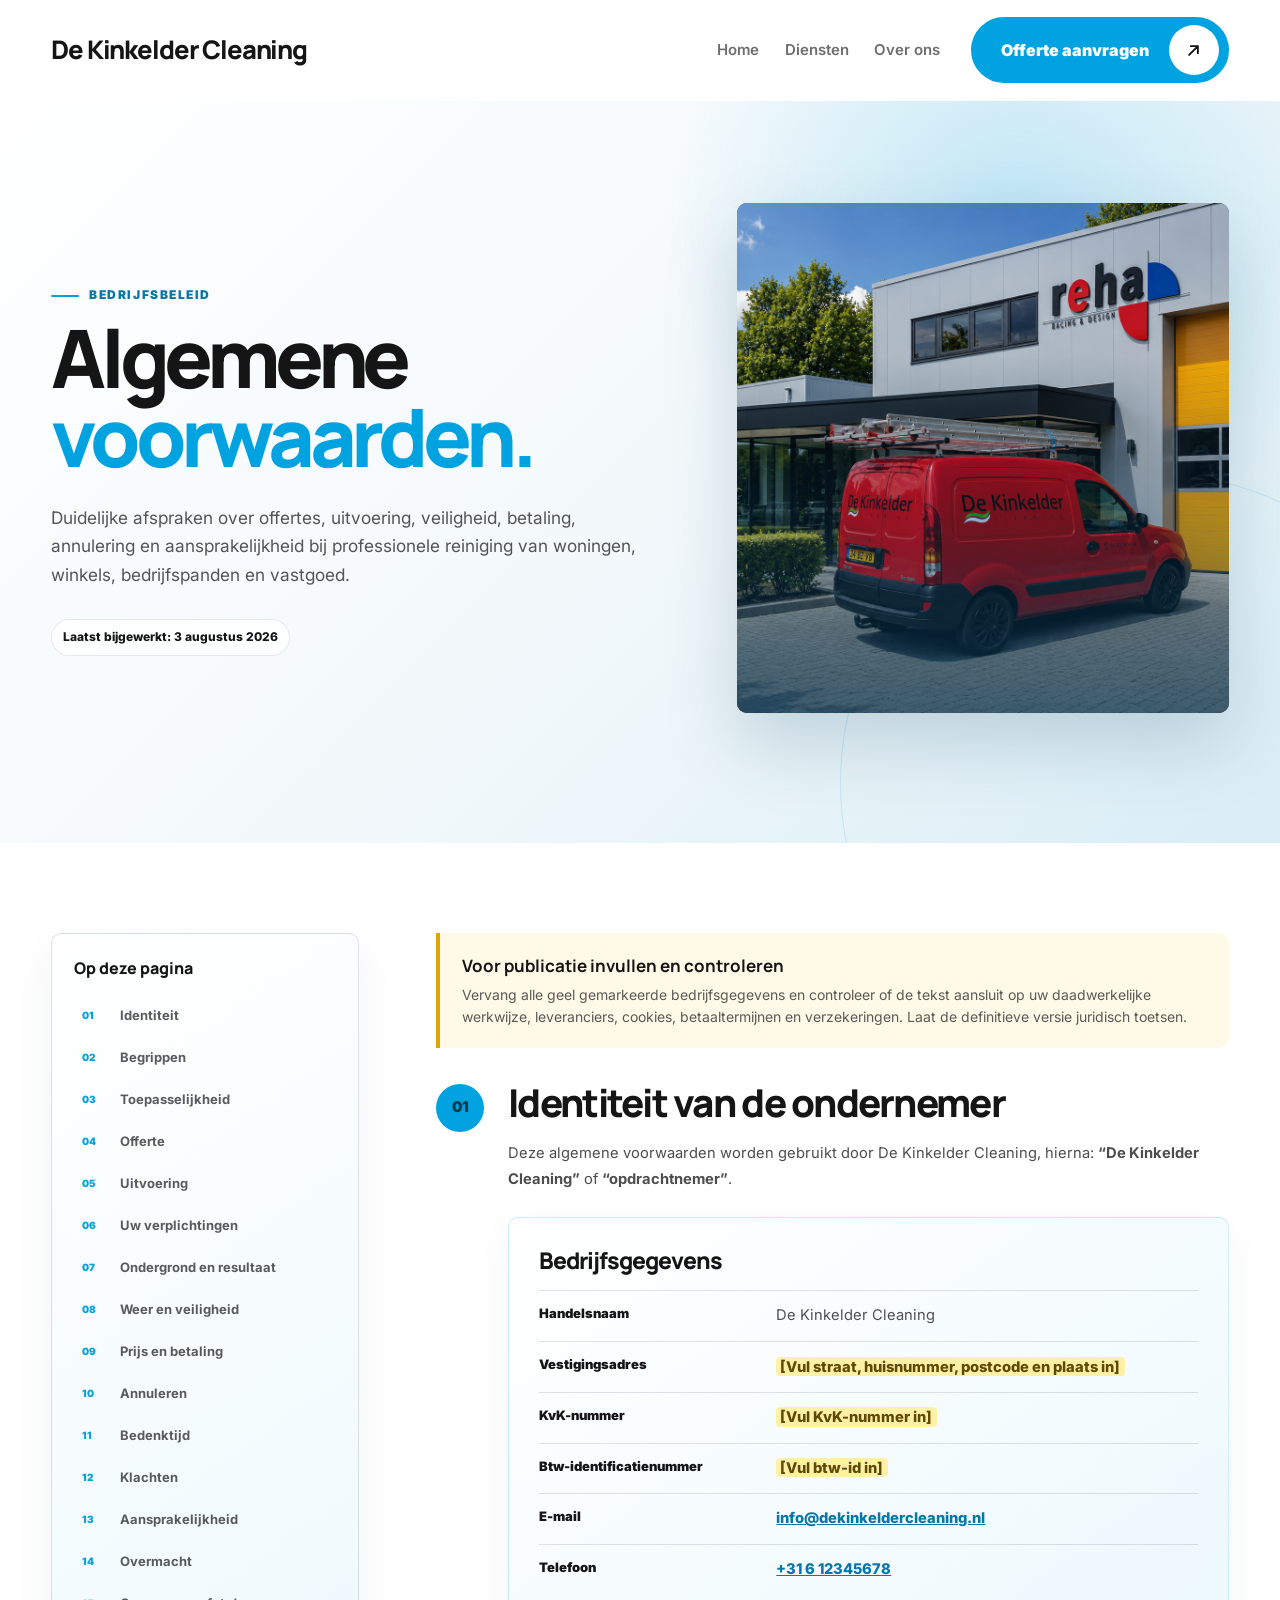
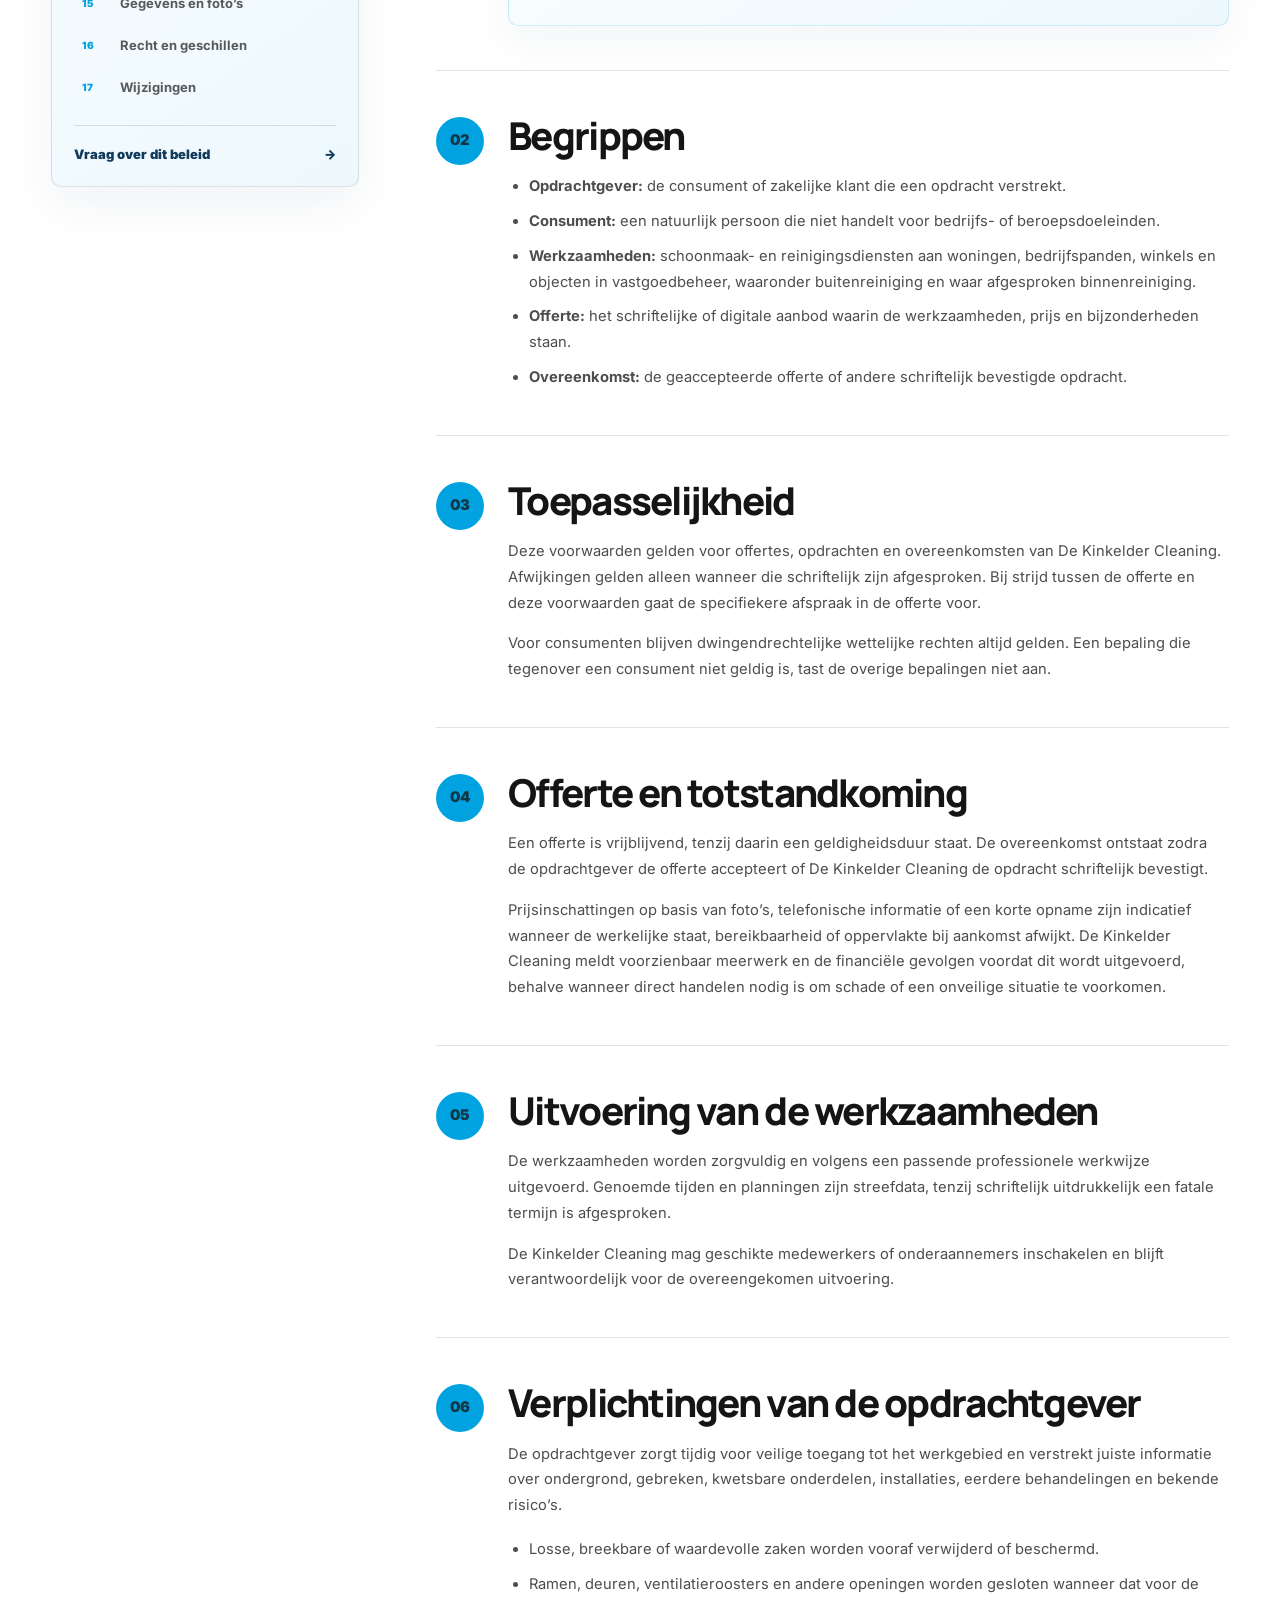
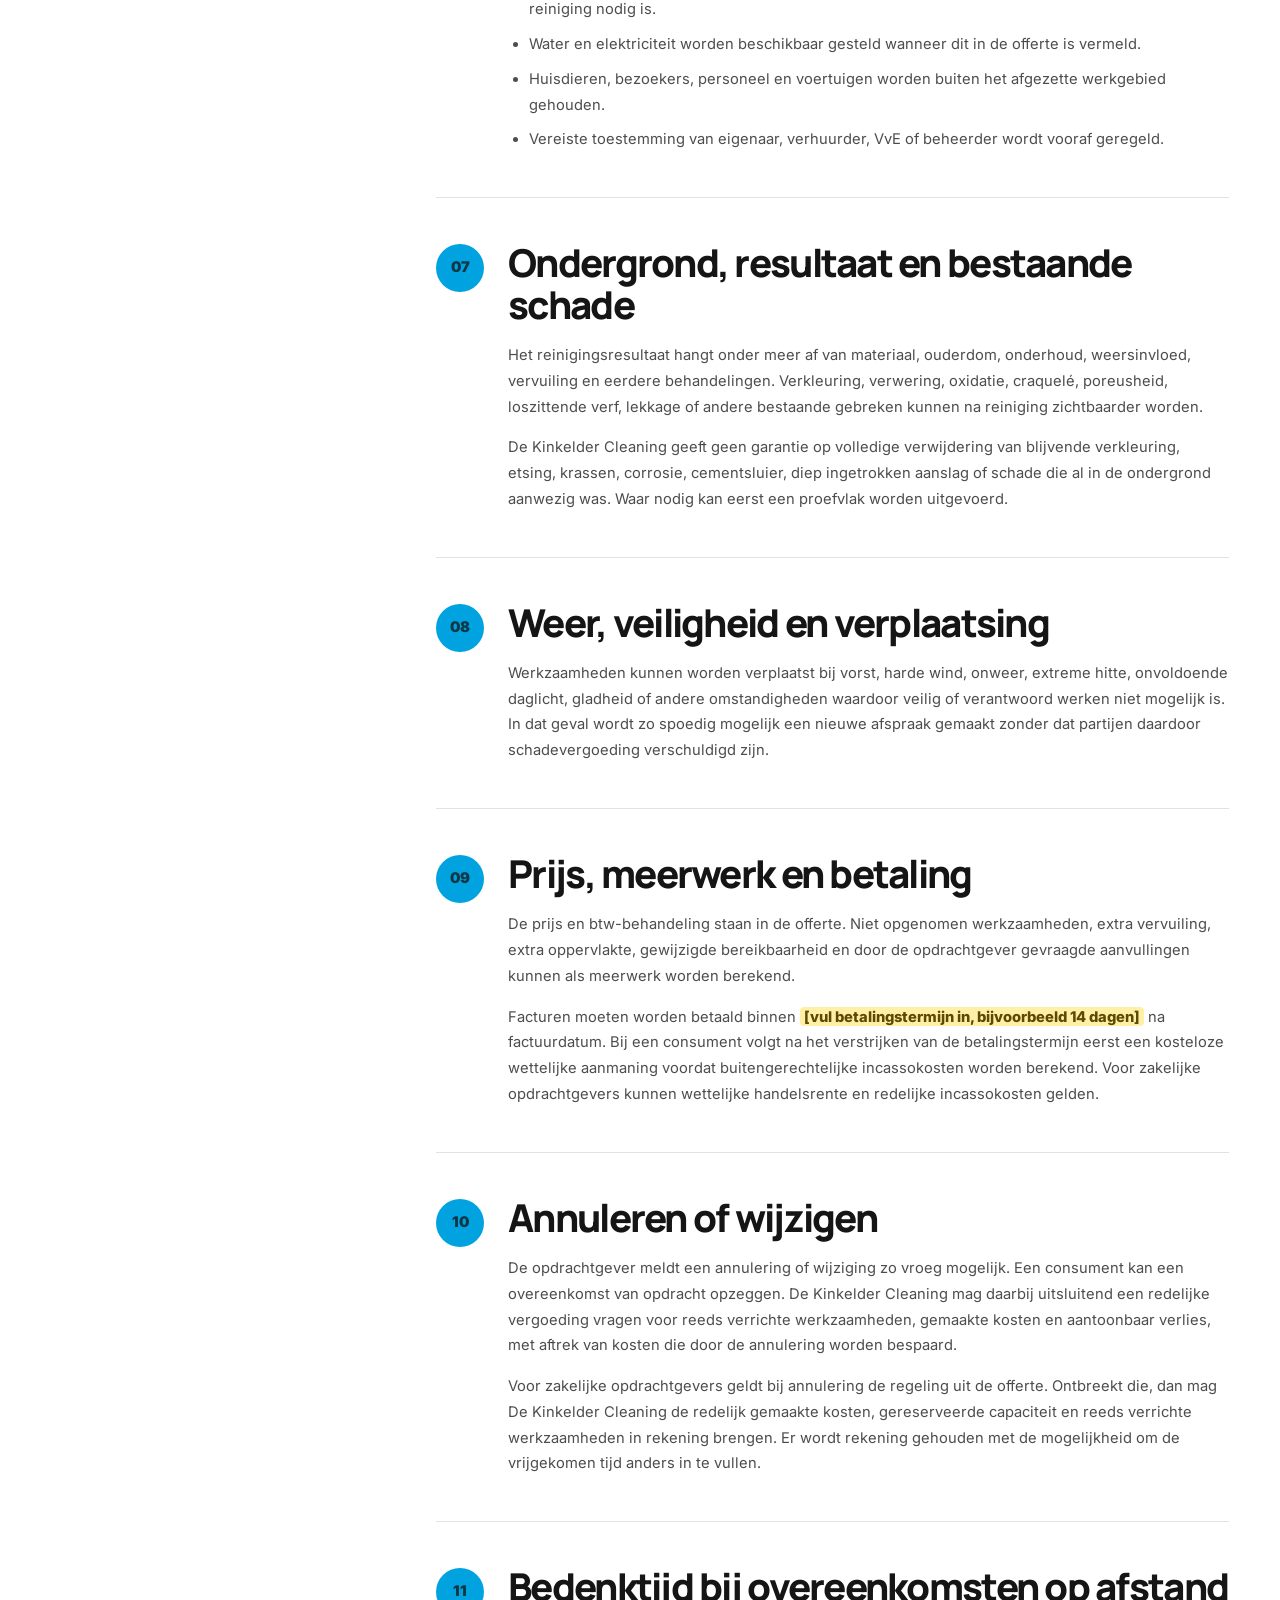
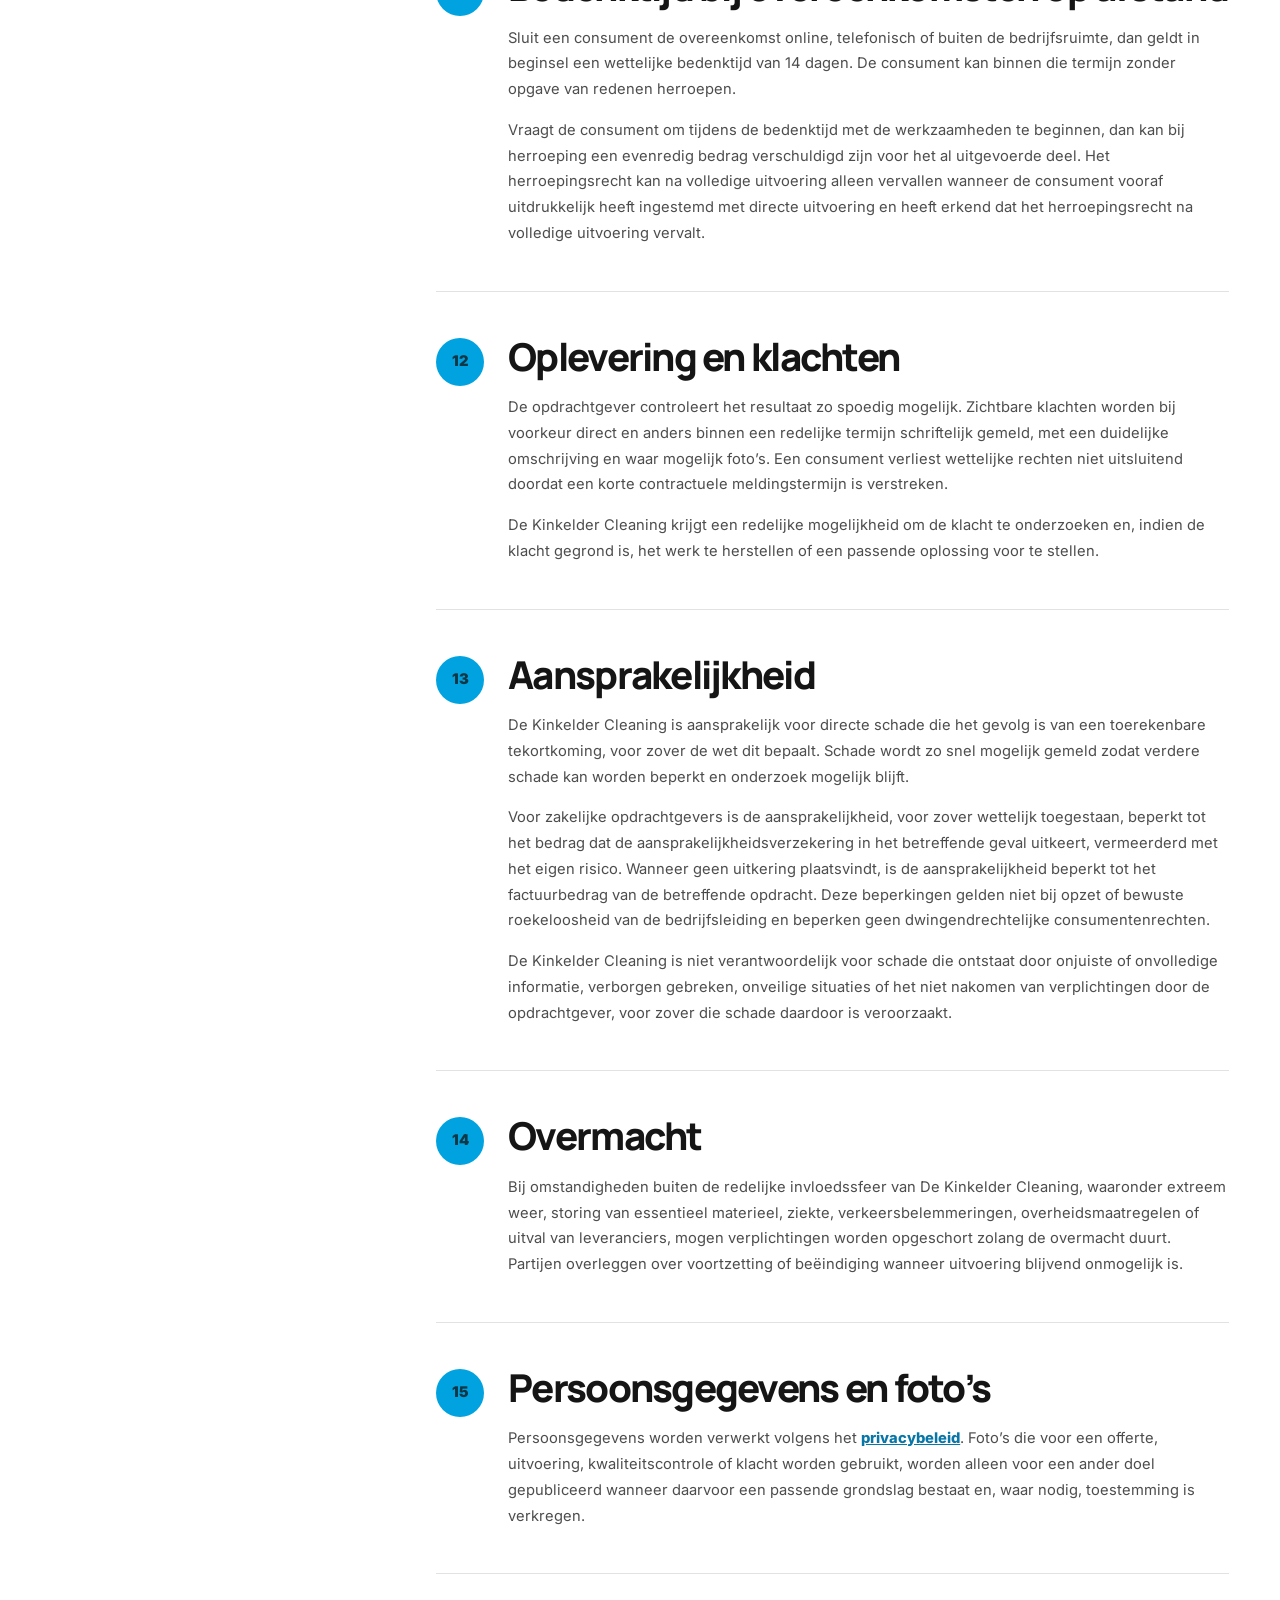
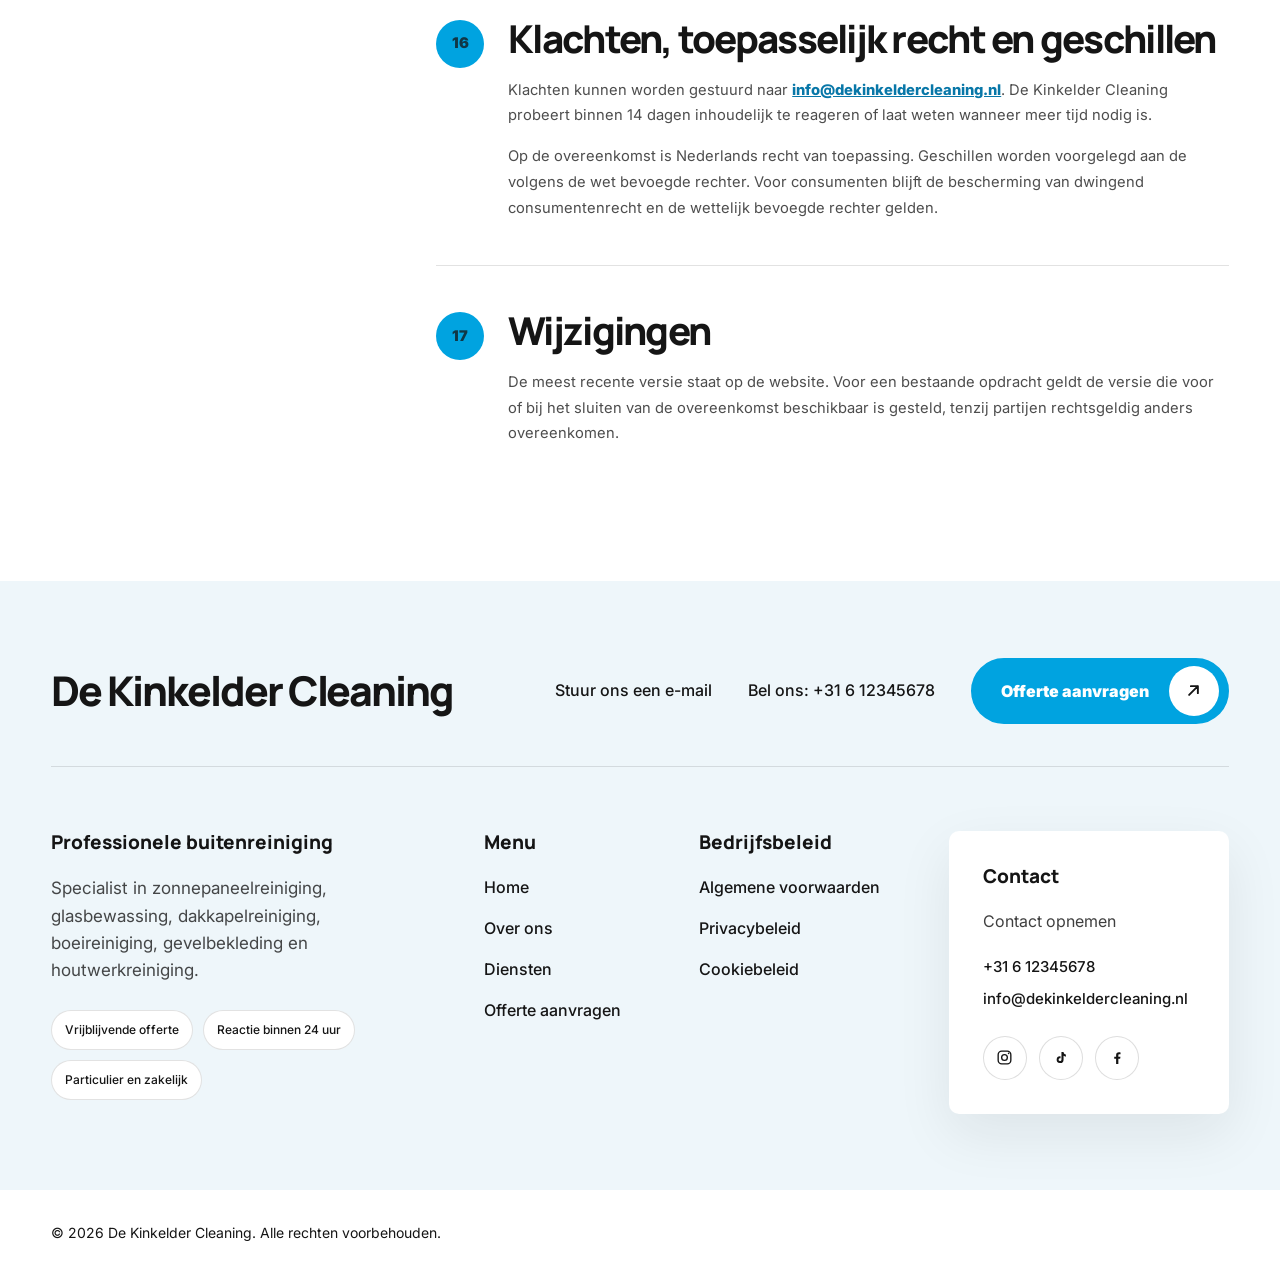
==== algemene-voorwaarden.html @ bb7064a0 "Add files via upload" ====
<!doctype html>
<html lang="nl">
<head>
  <meta charset="utf-8">
  <meta name="viewport" content="width=device-width, initial-scale=1">
  <meta name="description" content="Algemene voorwaarden van De Kinkelder Cleaning voor professionele reiniging van woningen, winkels, bedrijfspanden en vastgoed.">
  <title>Algemene voorwaarden | De Kinkelder Cleaning</title>
  <link rel="preconnect" href="https://fonts.googleapis.com">
  <link rel="preconnect" href="https://fonts.gstatic.com" crossorigin>
  <link href="https://fonts.googleapis.com/css2?family=Inter:wght@400;500;600;700;800;900&family=Manrope:wght@600;700;800;900&display=swap" rel="stylesheet">
  <link rel="stylesheet" href="/styles.css">
  <script src="/index.js" defer></script>
</head>
<body class="policy-page policy-page--terms">
<header class="site-header" data-site-header="">
<div class="site-header__shell">
<a aria-label="De Kinkelder Cleaning home" class="header-brand" href="/">
        De Kinkelder Cleaning
      </a>
<button aria-controls="site-navigation" aria-expanded="false" aria-label="Menu openen" class="menu-toggle" data-menu-toggle="" type="button">
<span class="menu-toggle__line"></span>
<span class="menu-toggle__line"></span>
<span class="menu-toggle__line"></span>
</button>
<nav aria-hidden="false" aria-label="Hoofdnavigatie" class="site-nav" data-site-nav="" id="site-navigation">
<ul class="site-nav__links">
<li><a class="site-nav__link" href="/">Home</a></li>
<li><a class="site-nav__link" href="/diensten/">Diensten</a></li>
<li><a class="site-nav__link" href="/over-ons/">Over ons</a></li>
</ul>
<a class="button button--quote site-nav__cta" href="/offerte-aanvragen/">
<span>Offerte aanvragen</span>
<span aria-hidden="true" class="button__icon">
<svg viewbox="0 0 24 24"><path d="M7 17 17 7M9 7h8v8" fill="none" stroke="currentColor" stroke-linecap="round" stroke-linejoin="round" stroke-width="2.2"></path></svg>
</span>
</a>
</nav>
</div>
</header>
<main id="main-content">

<section class="policy-hero" aria-labelledby="policy-title">
  <div class="section-inner policy-hero__grid">
    <div class="policy-hero__copy">
      <p class="about-eyebrow">Bedrijfsbeleid</p>
      <h1 id="policy-title">Algemene <span>voorwaarden.</span></h1>
      <p class="policy-hero__lead">Duidelijke afspraken over offertes, uitvoering, veiligheid, betaling, annulering en aansprakelijkheid bij professionele reiniging van woningen, winkels, bedrijfspanden en vastgoed.</p>
      <div class="policy-hero__meta" aria-label="Documentinformatie">
        <span>Laatst bijgewerkt: 3 augustus 2026</span>
      </div>
    </div>
    <div class="policy-hero__visual">
      <div class="policy-hero__image-wrap">
        <img src="/Moderne industriële gevel met rood voertuig.png" alt="Bedrijfspand en bedrijfswagen van De Kinkelder Cleaning" width="1100" height="800" loading="eager" fetchpriority="high" decoding="async">
      </div>
    </div>
  </div>
</section>
<section class="policy-main">
  <div class="section-inner policy-layout">
    <aside class="policy-sidebar" aria-label="Inhoudsopgave">
      <div class="policy-sidebar__inner">
        <p class="policy-sidebar__title">Op deze pagina</p>
        <ol><li><a href="#identiteit"><span>01</span>Identiteit</a></li><li><a href="#begrippen"><span>02</span>Begrippen</a></li><li><a href="#toepasselijkheid"><span>03</span>Toepasselijkheid</a></li><li><a href="#offerte"><span>04</span>Offerte</a></li><li><a href="#uitvoering"><span>05</span>Uitvoering</a></li><li><a href="#opdrachtgever"><span>06</span>Uw verplichtingen</a></li><li><a href="#ondergrond"><span>07</span>Ondergrond en resultaat</a></li><li><a href="#weer"><span>08</span>Weer en veiligheid</a></li><li><a href="#prijs"><span>09</span>Prijs en betaling</a></li><li><a href="#annulering"><span>10</span>Annuleren</a></li><li><a href="#herroeping"><span>11</span>Bedenktijd</a></li><li><a href="#oplevering"><span>12</span>Klachten</a></li><li><a href="#aansprakelijkheid"><span>13</span>Aansprakelijkheid</a></li><li><a href="#overmacht"><span>14</span>Overmacht</a></li><li><a href="#gegevens"><span>15</span>Gegevens en foto’s</a></li><li><a href="#recht"><span>16</span>Recht en geschillen</a></li><li><a href="#wijzigingen"><span>17</span>Wijzigingen</a></li></ol>
        <a class="policy-sidebar__contact" href="mailto:info@dekinkeldercleaning.nl">Vraag over dit beleid <span aria-hidden="true">→</span></a>
      </div>
    </aside>
    <article class="policy-content">
      
<div class="policy-notice policy-notice--warning" role="note">
  <strong>Voor publicatie invullen en controleren</strong>
  <p>Vervang alle geel gemarkeerde bedrijfsgegevens en controleer of de tekst aansluit op uw daadwerkelijke werkwijze, leveranciers, cookies, betaaltermijnen en verzekeringen. Laat de definitieve versie juridisch toetsen.</p>
</div>
      
<section id="identiteit" class="policy-section">
  <p class="policy-section__number">01</p><h2>Identiteit van de ondernemer</h2>
  <p>Deze algemene voorwaarden worden gebruikt door De Kinkelder Cleaning, hierna: <strong>“De Kinkelder Cleaning”</strong> of <strong>“opdrachtnemer”</strong>.</p>
  
<div class="policy-company-card">
  <h2>Bedrijfsgegevens</h2>
  <dl>
    <div><dt>Handelsnaam</dt><dd>De Kinkelder Cleaning</dd></div>
    <div><dt>Vestigingsadres</dt><dd><span class="policy-placeholder">[Vul straat, huisnummer, postcode en plaats in]</span></dd></div>
    <div><dt>KvK-nummer</dt><dd><span class="policy-placeholder">[Vul KvK-nummer in]</span></dd></div>
    <div><dt>Btw-identificatienummer</dt><dd><span class="policy-placeholder">[Vul btw-id in]</span></dd></div>
    <div><dt>E-mail</dt><dd><a href="mailto:info@dekinkeldercleaning.nl">info@dekinkeldercleaning.nl</a></dd></div>
    <div><dt>Telefoon</dt><dd><a href="tel:+31612345678">+31 6 12345678</a></dd></div>
  </dl>
</div>
</section>
<section id="begrippen" class="policy-section">
  <p class="policy-section__number">02</p><h2>Begrippen</h2>
  <ul>
    <li><strong>Opdrachtgever:</strong> de consument of zakelijke klant die een opdracht verstrekt.</li>
    <li><strong>Consument:</strong> een natuurlijk persoon die niet handelt voor bedrijfs- of beroepsdoeleinden.</li>
    <li><strong>Werkzaamheden:</strong> schoonmaak- en reinigingsdiensten aan woningen, bedrijfspanden, winkels en objecten in vastgoedbeheer, waaronder buitenreiniging en waar afgesproken binnenreiniging.</li>
    <li><strong>Offerte:</strong> het schriftelijke of digitale aanbod waarin de werkzaamheden, prijs en bijzonderheden staan.</li>
    <li><strong>Overeenkomst:</strong> de geaccepteerde offerte of andere schriftelijk bevestigde opdracht.</li>
  </ul>
</section>
<section id="toepasselijkheid" class="policy-section">
  <p class="policy-section__number">03</p><h2>Toepasselijkheid</h2>
  <p>Deze voorwaarden gelden voor offertes, opdrachten en overeenkomsten van De Kinkelder Cleaning. Afwijkingen gelden alleen wanneer die schriftelijk zijn afgesproken. Bij strijd tussen de offerte en deze voorwaarden gaat de specifiekere afspraak in de offerte voor.</p>
  <p>Voor consumenten blijven dwingendrechtelijke wettelijke rechten altijd gelden. Een bepaling die tegenover een consument niet geldig is, tast de overige bepalingen niet aan.</p>
</section>
<section id="offerte" class="policy-section">
  <p class="policy-section__number">04</p><h2>Offerte en totstandkoming</h2>
  <p>Een offerte is vrijblijvend, tenzij daarin een geldigheidsduur staat. De overeenkomst ontstaat zodra de opdrachtgever de offerte accepteert of De Kinkelder Cleaning de opdracht schriftelijk bevestigt.</p>
  <p>Prijsinschattingen op basis van foto’s, telefonische informatie of een korte opname zijn indicatief wanneer de werkelijke staat, bereikbaarheid of oppervlakte bij aankomst afwijkt. De Kinkelder Cleaning meldt voorzienbaar meerwerk en de financiële gevolgen voordat dit wordt uitgevoerd, behalve wanneer direct handelen nodig is om schade of een onveilige situatie te voorkomen.</p>
</section>
<section id="uitvoering" class="policy-section">
  <p class="policy-section__number">05</p><h2>Uitvoering van de werkzaamheden</h2>
  <p>De werkzaamheden worden zorgvuldig en volgens een passende professionele werkwijze uitgevoerd. Genoemde tijden en planningen zijn streefdata, tenzij schriftelijk uitdrukkelijk een fatale termijn is afgesproken.</p>
  <p>De Kinkelder Cleaning mag geschikte medewerkers of onderaannemers inschakelen en blijft verantwoordelijk voor de overeengekomen uitvoering.</p>
</section>
<section id="opdrachtgever" class="policy-section">
  <p class="policy-section__number">06</p><h2>Verplichtingen van de opdrachtgever</h2>
  <p>De opdrachtgever zorgt tijdig voor veilige toegang tot het werkgebied en verstrekt juiste informatie over ondergrond, gebreken, kwetsbare onderdelen, installaties, eerdere behandelingen en bekende risico’s.</p>
  <ul>
    <li>Losse, breekbare of waardevolle zaken worden vooraf verwijderd of beschermd.</li>
    <li>Ramen, deuren, ventilatieroosters en andere openingen worden gesloten wanneer dat voor de reiniging nodig is.</li>
    <li>Water en elektriciteit worden beschikbaar gesteld wanneer dit in de offerte is vermeld.</li>
    <li>Huisdieren, bezoekers, personeel en voertuigen worden buiten het afgezette werkgebied gehouden.</li>
    <li>Vereiste toestemming van eigenaar, verhuurder, VvE of beheerder wordt vooraf geregeld.</li>
  </ul>
</section>
<section id="ondergrond" class="policy-section">
  <p class="policy-section__number">07</p><h2>Ondergrond, resultaat en bestaande schade</h2>
  <p>Het reinigingsresultaat hangt onder meer af van materiaal, ouderdom, onderhoud, weersinvloed, vervuiling en eerdere behandelingen. Verkleuring, verwering, oxidatie, craquelé, poreusheid, loszittende verf, lekkage of andere bestaande gebreken kunnen na reiniging zichtbaarder worden.</p>
  <p>De Kinkelder Cleaning geeft geen garantie op volledige verwijdering van blijvende verkleuring, etsing, krassen, corrosie, cementsluier, diep ingetrokken aanslag of schade die al in de ondergrond aanwezig was. Waar nodig kan eerst een proefvlak worden uitgevoerd.</p>
</section>
<section id="weer" class="policy-section">
  <p class="policy-section__number">08</p><h2>Weer, veiligheid en verplaatsing</h2>
  <p>Werkzaamheden kunnen worden verplaatst bij vorst, harde wind, onweer, extreme hitte, onvoldoende daglicht, gladheid of andere omstandigheden waardoor veilig of verantwoord werken niet mogelijk is. In dat geval wordt zo spoedig mogelijk een nieuwe afspraak gemaakt zonder dat partijen daardoor schadevergoeding verschuldigd zijn.</p>
</section>
<section id="prijs" class="policy-section">
  <p class="policy-section__number">09</p><h2>Prijs, meerwerk en betaling</h2>
  <p>De prijs en btw-behandeling staan in de offerte. Niet opgenomen werkzaamheden, extra vervuiling, extra oppervlakte, gewijzigde bereikbaarheid en door de opdrachtgever gevraagde aanvullingen kunnen als meerwerk worden berekend.</p>
  <p>Facturen moeten worden betaald binnen <span class="policy-placeholder">[vul betalingstermijn in, bijvoorbeeld 14 dagen]</span> na factuurdatum. Bij een consument volgt na het verstrijken van de betalingstermijn eerst een kosteloze wettelijke aanmaning voordat buitengerechtelijke incassokosten worden berekend. Voor zakelijke opdrachtgevers kunnen wettelijke handelsrente en redelijke incassokosten gelden.</p>
</section>
<section id="annulering" class="policy-section">
  <p class="policy-section__number">10</p><h2>Annuleren of wijzigen</h2>
  <p>De opdrachtgever meldt een annulering of wijziging zo vroeg mogelijk. Een consument kan een overeenkomst van opdracht opzeggen. De Kinkelder Cleaning mag daarbij uitsluitend een redelijke vergoeding vragen voor reeds verrichte werkzaamheden, gemaakte kosten en aantoonbaar verlies, met aftrek van kosten die door de annulering worden bespaard.</p>
  <p>Voor zakelijke opdrachtgevers geldt bij annulering de regeling uit de offerte. Ontbreekt die, dan mag De Kinkelder Cleaning de redelijk gemaakte kosten, gereserveerde capaciteit en reeds verrichte werkzaamheden in rekening brengen. Er wordt rekening gehouden met de mogelijkheid om de vrijgekomen tijd anders in te vullen.</p>
</section>
<section id="herroeping" class="policy-section">
  <p class="policy-section__number">11</p><h2>Bedenktijd bij overeenkomsten op afstand</h2>
  <p>Sluit een consument de overeenkomst online, telefonisch of buiten de bedrijfsruimte, dan geldt in beginsel een wettelijke bedenktijd van 14 dagen. De consument kan binnen die termijn zonder opgave van redenen herroepen.</p>
  <p>Vraagt de consument om tijdens de bedenktijd met de werkzaamheden te beginnen, dan kan bij herroeping een evenredig bedrag verschuldigd zijn voor het al uitgevoerde deel. Het herroepingsrecht kan na volledige uitvoering alleen vervallen wanneer de consument vooraf uitdrukkelijk heeft ingestemd met directe uitvoering en heeft erkend dat het herroepingsrecht na volledige uitvoering vervalt.</p>
</section>
<section id="oplevering" class="policy-section">
  <p class="policy-section__number">12</p><h2>Oplevering en klachten</h2>
  <p>De opdrachtgever controleert het resultaat zo spoedig mogelijk. Zichtbare klachten worden bij voorkeur direct en anders binnen een redelijke termijn schriftelijk gemeld, met een duidelijke omschrijving en waar mogelijk foto’s. Een consument verliest wettelijke rechten niet uitsluitend doordat een korte contractuele meldingstermijn is verstreken.</p>
  <p>De Kinkelder Cleaning krijgt een redelijke mogelijkheid om de klacht te onderzoeken en, indien de klacht gegrond is, het werk te herstellen of een passende oplossing voor te stellen.</p>
</section>
<section id="aansprakelijkheid" class="policy-section">
  <p class="policy-section__number">13</p><h2>Aansprakelijkheid</h2>
  <p>De Kinkelder Cleaning is aansprakelijk voor directe schade die het gevolg is van een toerekenbare tekortkoming, voor zover de wet dit bepaalt. Schade wordt zo snel mogelijk gemeld zodat verdere schade kan worden beperkt en onderzoek mogelijk blijft.</p>
  <p>Voor zakelijke opdrachtgevers is de aansprakelijkheid, voor zover wettelijk toegestaan, beperkt tot het bedrag dat de aansprakelijkheidsverzekering in het betreffende geval uitkeert, vermeerderd met het eigen risico. Wanneer geen uitkering plaatsvindt, is de aansprakelijkheid beperkt tot het factuurbedrag van de betreffende opdracht. Deze beperkingen gelden niet bij opzet of bewuste roekeloosheid van de bedrijfsleiding en beperken geen dwingendrechtelijke consumentenrechten.</p>
  <p>De Kinkelder Cleaning is niet verantwoordelijk voor schade die ontstaat door onjuiste of onvolledige informatie, verborgen gebreken, onveilige situaties of het niet nakomen van verplichtingen door de opdrachtgever, voor zover die schade daardoor is veroorzaakt.</p>
</section>
<section id="overmacht" class="policy-section">
  <p class="policy-section__number">14</p><h2>Overmacht</h2>
  <p>Bij omstandigheden buiten de redelijke invloedssfeer van De Kinkelder Cleaning, waaronder extreem weer, storing van essentieel materieel, ziekte, verkeersbelemmeringen, overheidsmaatregelen of uitval van leveranciers, mogen verplichtingen worden opgeschort zolang de overmacht duurt. Partijen overleggen over voortzetting of beëindiging wanneer uitvoering blijvend onmogelijk is.</p>
</section>
<section id="gegevens" class="policy-section">
  <p class="policy-section__number">15</p><h2>Persoonsgegevens en foto’s</h2>
  <p>Persoonsgegevens worden verwerkt volgens het <a href="/privacybeleid/">privacybeleid</a>. Foto’s die voor een offerte, uitvoering, kwaliteitscontrole of klacht worden gebruikt, worden alleen voor een ander doel gepubliceerd wanneer daarvoor een passende grondslag bestaat en, waar nodig, toestemming is verkregen.</p>
</section>
<section id="recht" class="policy-section">
  <p class="policy-section__number">16</p><h2>Klachten, toepasselijk recht en geschillen</h2>
  <p>Klachten kunnen worden gestuurd naar <a href="mailto:info@dekinkeldercleaning.nl">info@dekinkeldercleaning.nl</a>. De Kinkelder Cleaning probeert binnen 14 dagen inhoudelijk te reageren of laat weten wanneer meer tijd nodig is.</p>
  <p>Op de overeenkomst is Nederlands recht van toepassing. Geschillen worden voorgelegd aan de volgens de wet bevoegde rechter. Voor consumenten blijft de bescherming van dwingend consumentenrecht en de wettelijk bevoegde rechter gelden.</p>
</section>
<section id="wijzigingen" class="policy-section">
  <p class="policy-section__number">17</p><h2>Wijzigingen</h2>
  <p>De meest recente versie staat op de website. Voor een bestaande opdracht geldt de versie die voor of bij het sluiten van de overeenkomst beschikbaar is gesteld, tenzij partijen rechtsgeldig anders overeenkomen.</p>
</section>

    </article>
  </div>
</section>
</main>
<footer class="site-footer" id="contact">
    <div class="site-footer__main">
      <div class="section-inner">
        <div class="site-footer__header">
          <a class="site-brand site-brand--footer" href="/">
            <span class="site-brand__name">De Kinkelder Cleaning</span>
          </a>
          <div class="site-footer__top-actions">
            <a href="mailto:info@dekinkeldercleaning.nl">Stuur ons een e-mail</a>
            <a href="tel:+31612345678">Bel ons: +31 6 12345678</a>
            <a class="button button--quote" href="/offerte-aanvragen/">
              <span>Offerte aanvragen</span>
              <span class="button__icon" aria-hidden="true">
                <svg viewBox="0 0 24 24"><path d="M7 17 17 7M9 7h8v8" fill="none" stroke="currentColor" stroke-width="2.2" stroke-linecap="round" stroke-linejoin="round"></path></svg>
              </span>
            </a>
          </div>
        </div>

        <div class="site-footer__grid">
          <section class="site-footer__column site-footer__intro">
            <h2>Professionele buitenreiniging</h2>
            <p>Specialist in zonnepaneelreiniging, glasbewassing, dakkapelreiniging, boeireiniging, gevelbekleding en houtwerkreiniging.</p>
            <div class="site-footer__badges" aria-label="Kenmerken">
              <span>Vrijblijvende offerte</span>
              <span>Reactie binnen 24 uur</span>
              <span>Particulier en zakelijk</span>
            </div>
          </section>

          <nav class="site-footer__column" aria-label="Footermenu">
            <h2>Menu</h2>
            <ul class="site-footer__links">
              <li><a href="/">Home</a></li>
              <li><a href="/over-ons/">Over ons</a></li>
              <li><a href="/diensten/">Diensten</a></li>
              <li><a href="/offerte-aanvragen/">Offerte aanvragen</a></li>
            </ul>
          </nav>

          <nav class="site-footer__column" aria-label="Bedrijfsbeleid">
            <h2>Bedrijfsbeleid</h2>
            <ul class="site-footer__links">
              <li><a href="/algemene-voorwaarden/">Algemene voorwaarden</a></li>
              <li><a href="/privacybeleid/">Privacybeleid</a></li>
              <li><a href="/cookiebeleid/">Cookiebeleid</a></li>
            </ul>
          </nav>

          <section class="site-footer__contact-card">
            <h2>Contact</h2>
            <p>Contact opnemen</p>
            <div class="site-footer__contact-details">
              <a href="tel:+31612345678">+31 6 12345678</a>
              <a href="mailto:info@dekinkeldercleaning.nl">info@dekinkeldercleaning.nl</a>
            </div>
            <div class="site-footer__socials" aria-label="Social media">
              <a href="https://www.instagram.com/jouwgebruikersnaam/" target="_blank" rel="noopener noreferrer" aria-label="Instagram">
                <svg class="social-icon social-icon--instagram" viewBox="0 0 24 24" aria-hidden="true"><rect x="4" y="4" width="16" height="16" rx="4.5" fill="none" stroke="currentColor" stroke-width="1.7"></rect><circle cx="12" cy="12" r="3.6" fill="none" stroke="currentColor" stroke-width="1.7"></circle><circle cx="17.2" cy="6.8" r="1" fill="currentColor"></circle></svg>
              </a>
              <a href="https://www.tiktok.com/@jouwgebruikersnaam" target="_blank" rel="noopener noreferrer" aria-label="TikTok">
                <svg class="social-icon social-icon--tiktok" viewBox="0 0 24 24" aria-hidden="true"><path d="M15.4 4v10.2a4.6 4.6 0 1 1-4-4.6v2.8a1.9 1.9 0 1 0 1.2 1.8V4h2.8c.2 1.8 1.3 3 3.1 3.4v2.8a7.1 7.1 0 0 1-3.1-1.1V4z" fill="currentColor"></path></svg>
              </a>
              <a href="https://www.facebook.com/jouwgebruikersnaam" target="_blank" rel="noopener noreferrer" aria-label="Facebook">
                <svg class="social-icon social-icon--facebook" viewBox="0 0 24 24" aria-hidden="true"><path d="M13.8 20v-7h2.4l.4-2.8h-2.8V8.4c0-.8.2-1.4 1.4-1.4h1.5V4.5c-.3 0-1.2-.1-2.2-.1-2.2 0-3.7 1.3-3.7 3.8v2H8.3V13h2.5v7h3z" fill="currentColor"></path></svg>
              </a>
            </div>
          </section>
        </div>
      </div>
    </div>

    <div class="site-footer__bottom">
      <div class="section-inner site-footer__bottom-inner">
        <p>&copy; <span data-current-year>2026</span> De Kinkelder Cleaning. Alle rechten voorbehouden.</p>
      </div>
    </div>
  </footer>
</body>
</html>
---- styles.css ----
:root {
  --dk-blue: #00a3e0;
  --dk-blue-mid: #0877a8;
  --dk-blue-deep: #063a5a;
  --dk-blue-ink: #123a5b;
  --dk-page: #f8f8f8;
  --dk-soft-blue: #eef6fa;
  --dk-ink: #151515;
  --dk-gray: #787878;
  --dk-white: #ffffff;
  --dk-line: rgba(21, 21, 21, 0.12);
  --dk-line-dark: rgba(255, 255, 255, 0.18);
  --dk-shadow: 0 20px 55px rgba(21, 21, 21, 0.08);
  --dk-radius: 10px;
  --dk-container: 1440px;
  --dk-gutter: clamp(18px, 4vw, 64px);
  --dk-heading: "Manrope", Arial, Helvetica, sans-serif;
  --dk-body: "Inter", Arial, Helvetica, sans-serif;
}

*,
*::before,
*::after {
  box-sizing: border-box;
}

html {
  scroll-behavior: smooth;
}

body {
  margin: 0;
  min-width: 320px;
  overflow-x: hidden;
  background: var(--dk-page);
  color: var(--dk-ink);
  font-family: var(--dk-body);
  line-height: 1.55;
}

img,
svg {
  max-width: 100%;
}

a {
  color: inherit;
}

button,
input,
select,
textarea {
  font: inherit;
}

h1,
h2,
h3,
p {
  margin: 0;
}

.section-inner {
  width: min(100%, var(--dk-container));
  margin-inline: auto;
}

.page-shell {
  min-height: 100vh;
}

.page-band {
  width: 100%;
  margin: 0;
  padding: clamp(54px, 7vw, 96px) var(--dk-gutter);
}

.page-band--services,
.page-band--branches,
.page-band--process {
  background: var(--dk-soft-blue);
}

.page-band--why,
.page-band--faq {
  background: var(--dk-white);
}

.eyebrow {
  margin-bottom: 14px;
  color: inherit;
  font-size: 12px;
  font-weight: 900;
  letter-spacing: 0.14em;
  text-transform: uppercase;
}

/* Header */

.site-header {
  width: 100%;
  background: var(--dk-soft-blue);
}

.site-header__inner {
  min-height: 150px;
  display: flex;
  align-items: center;
  justify-content: space-between;
  gap: 36px;
  padding: 32px var(--dk-gutter);
  border-bottom: 1px solid var(--dk-line);
}

.site-brand {
  min-width: 0;
  display: inline-flex;
  flex-direction: column;
  align-items: flex-start;
  color: var(--dk-ink);
  text-decoration: none;
}

.site-brand__logo {
  width: 52px;
  height: 52px;
  display: inline-grid;
  place-items: center;
  margin-bottom: 10px;
  border-radius: 10px;
  background: linear-gradient(145deg, var(--dk-blue), var(--dk-blue-deep));
  color: var(--dk-white);
  font-size: 14px;
  font-weight: 900;
  box-shadow: 0 12px 30px rgba(6, 58, 90, 0.18);
}

.site-brand__name {
  font-family: var(--dk-heading);
  font-size: clamp(27px, 3vw, 42px);
  font-weight: 900;
  line-height: 1;
  letter-spacing: -0.05em;
}

.site-header__actions {
  display: flex;
  align-items: center;
  justify-content: flex-end;
  gap: clamp(20px, 2.8vw, 38px);
}

.site-header__text-link {
  font-weight: 900;
  text-decoration: none;
}

.site-footer__top-actions > a:not(.button) {
  font-weight: 500;
  text-decoration: none;
}

.site-header__text-link:hover,
.site-footer__top-actions > a:not(.button):hover {
  color: var(--dk-blue-mid);
}

/* Buttons */

.button {
  min-height: 48px;
  display: inline-flex;
  align-items: center;
  justify-content: center;
  gap: 10px;
  padding: 0 20px;
  border: 2px solid var(--dk-ink);
  border-radius: 999px;
  font-weight: 900;
  line-height: 1;
  text-decoration: none;
  cursor: pointer;
  transition:
    transform 0.2s ease,
    background-color 0.2s ease,
    border-color 0.2s ease,
    color 0.2s ease;
}

.button:hover {
  transform: translateY(-2px);
}

.button:focus-visible {
  outline: 3px solid rgba(0, 163, 224, 0.35);
  outline-offset: 3px;
}

.button--primary {
  background: var(--dk-ink);
  color: var(--dk-white);
}

.button--secondary {
  background: transparent;
  color: var(--dk-ink);
}

/*
  De tekst van "Offerte aanvragen" is expliciet wit.
  De ronde pijl blijft wit met een donkere pijl.
*/
.button--quote,
.button--quote:link,
.button--quote:visited {
  min-height: 62px;
  padding: 6px 8px 6px 28px;
  border-color: var(--dk-blue);
  background: var(--dk-blue);
  color: var(--dk-white);
}

.button--quote > span:first-child {
  color: var(--dk-white);
}

.button--quote:hover,
.button--quote:focus-visible,
.button--quote:active {
  border-color: var(--dk-blue-mid);
  background: var(--dk-blue-mid);
  color: var(--dk-white);
}

.button--quote .button__icon {
  width: 50px;
  height: 50px;
  display: inline-grid;
  flex: 0 0 auto;
  place-items: center;
  margin-left: 10px;
  border-radius: 50%;
  background: var(--dk-white);
  color: var(--dk-ink);
}

.button--quote .button__icon svg {
  width: 21px;
  height: 21px;
  display: block;
}

/* Hero */

.page-band--hero {
  min-height: clamp(620px, 82vh, 820px);
  display: flex;
  align-items: center;
  background:
    radial-gradient(circle at 70% 18%, rgba(0, 163, 224, 0.2), transparent 30%),
    linear-gradient(
      135deg,
      rgba(255, 255, 255, 0.98) 0%,
      #f2f8fb 54%,
      rgba(0, 163, 224, 0.12) 100%
    );
}

.hero-layout {
  display: grid;
  grid-template-columns: minmax(0, 0.95fr) minmax(320px, 0.82fr);
  gap: clamp(28px, 5vw, 74px);
  align-items: center;
}

/* Desktop */
.hero-layout h1 {
  font-size: clamp(34px, 3.6vw, 50px);
  line-height: 1.08;
  letter-spacing: -0.045em;
}

.hero__lead {
  max-width: 650px;
  margin-top: 20px;
  margin-bottom: 24px;
  color: rgba(21, 21, 21, 0.74);
  font-size: clamp(14px, 1.15vw, 16px);
  line-height: 1.5;
}

@media (max-width: 760px) {
  .hero__lead {
    max-width: 100%;
    font-size: 14px;
    margin-top: 20px;
    line-height: 1.55;
  }
}

.hero__actions {
  display: flex;
  flex-wrap: wrap;
  gap: 12px;
  margin-top: 26px;
}

.check-list {
  display: grid;
  gap: 18px;
  margin: 0;
  padding: 0;
  color: rgba(21, 21, 21, 0.78);
  font-weight: 700;
  list-style: none;
}

.check-list li {
  position: relative;
  padding-left: 26px;
}

.check-list li::before {
  content: "";
  position: absolute;
  left: 0;
  top: 0.55em;
  width: 11px;
  height: 7px;
  border-bottom: 2px solid var(--dk-blue);
  border-left: 2px solid var(--dk-blue);
  transform: rotate(-45deg);
}

/* Mobiele weergave */
@media (max-width: 767px) {
  .check-list {
    gap: 14px;
    font-size: 14px;
  }

  .check-list li {
    padding-left: 21px;
  }

  .check-list li::before {
    top: 0.5em;
    width: 8px;
    height: 5px;
    border-width: 0 0 2px 2px;
  }
}

.hero-visual {
  position: relative;
  min-height: 500px;
}

.badge {
  position: absolute;
  top: 24px;
  left: -8px;
  z-index: 3;
  width: max-content;
  max-width: none;
  min-height: 54px;
  display: inline-flex;
  align-items: center;
  justify-content: center;
  padding: 12px 22px;
  border-radius: 999px;
  background: var(--dk-blue);
  color: var(--dk-white);
  font-size: clamp(12px, 0.8vw, 14px);
  font-weight: 900;
  line-height: 1;
  letter-spacing: -0.02em;
  white-space: nowrap;
  transform: rotate(-8deg);
  transform-origin: center;
  box-shadow: var(--dk-shadow);
}

@media (max-width: 767px) {
  .badge {
    top: 18px;
    left: 8px;
    min-height: 48px;
    padding: 10px 17px;
    font-size: 11px;
  }
}

.photo-card {
  position: relative;
  overflow: hidden;
  min-height: 260px;
  border-radius: var(--dk-radius);
  background:
    linear-gradient(135deg, rgba(6, 58, 90, 0.84), rgba(0, 163, 224, 0.28)),
    repeating-linear-gradient(
      45deg,
      rgba(255, 255, 255, 0.12) 0 10px,
      transparent 10px 20px
    );
  color: var(--dk-white);
  box-shadow: var(--dk-shadow);
}

.photo-card::after {
  content: "";
  position: absolute;
  inset: 0;
  background: linear-gradient(180deg, transparent 34%, rgba(0, 0, 0, 0.42));
}

.photo-card strong,
.photo-card span {
  position: absolute;
  right: 20px;
  left: 20px;
  z-index: 2;
}

.photo-card strong {
  bottom: 50px;
  font-family: var(--dk-heading);
  font-size: 25px;
  line-height: 1.05;
}

.photo-card span {
  bottom: 22px;
  font-weight: 700;
  opacity: 0.86;
}

.photo-card--hero {
  min-height: 430px;
  margin-top: 26px;
  background:
    linear-gradient(135deg, rgba(0, 163, 224, 0.08), rgba(6, 58, 90, 0.8)),
    radial-gradient(circle at 30% 20%, rgba(255, 255, 255, 0.9), transparent 18%),
    linear-gradient(135deg, #dff4fb, #6fc5e7 48%, #123a5b);
}

.quote-card {
  position: absolute;
  right: -18px;
  bottom: -52px;
  z-index: 4;
  width: min(360px, 92%);
  padding: 22px;
  border-radius: var(--dk-radius);
  background: rgba(255, 255, 255, 0.96);
  box-shadow: var(--dk-shadow);
}

.quote-card__label {
  display: inline-flex;
  margin-bottom: 12px;
  padding: 7px 10px;
  border-radius: 999px;
  background: rgba(0, 163, 224, 0.14);
  color: var(--dk-blue-ink);
  font-size: 12px;
  font-weight: 900;
}

.quote-card h2 {
  margin-bottom: 16px;
  font-family: var(--dk-heading);
  font-size: 25px;
  line-height: 1.08;
  letter-spacing: -0.04em;
}

.quote-form {
  display: grid;
  gap: 10px;
}

.quote-form label {
  display: grid;
  gap: 6px;
  font-size: 12px;
  font-weight: 800;
}

.quote-form input,
.quote-form select {
  width: 100%;
  min-height: 42px;
  padding: 0 12px;
  border: 1px solid var(--dk-line);
  border-radius: var(--dk-radius);
  background-color: var(--dk-white);
  color: var(--dk-ink);
}

.quote-form select {
  appearance: none;
  padding-right: 48px;
  background-image: url("data:image/svg+xml,%3Csvg xmlns='http://www.w3.org/2000/svg' viewBox='0 0 24 24'%3E%3Cpath d='m7 10 5 5 5-5' fill='none' stroke='%23151515' stroke-width='2' stroke-linecap='round' stroke-linejoin='round'/%3E%3C/svg%3E");
  background-repeat: no-repeat;
  background-position: right 16px center;
  background-size: 18px;
}


/* Offerteformulier: blauwe knop "Start aanvraag" */
.quote-form .button--primary,
.quote-form button[type="submit"] {
  border-color: var(--dk-blue);
  background: var(--dk-blue);
  color: var(--dk-white);
}

.quote-form .button--primary:hover,
.quote-form .button--primary:focus-visible,
.quote-form button[type="submit"]:hover,
.quote-form button[type="submit"]:focus-visible {
  border-color: var(--dk-blue-mid);
  background: var(--dk-blue-mid);
  color: var(--dk-white);
}

.quote-form p {
  color: rgba(21, 21, 21, 0.62);
  font-size: 12px;
}

/* Trust strip */

.logo-strip {
  width: 100%;
  padding: 28px var(--dk-gutter);
  border-block: 1px solid var(--dk-line);
  background: var(--dk-white);
}

.logo-strip__inner {
  display: flex;
  justify-content: space-between;
  gap: 24px;
  color: rgba(21, 21, 21, 0.48);
  font-size: 13px;
  font-weight: 900;
  text-transform: uppercase;
}

/* Section headings */

.section-head {
  display: flex;
  align-items: flex-end;
  justify-content: space-between;
  gap: 28px;
  margin-bottom: 32px;
}

.section-head--process {
  display: block;
  max-width: 820px;
}

.section-head h2,
.why-layout h2,
.faq-layout h2 {
  font-family: var(--dk-heading);
  font-size: clamp(30px, 3.6vw, 52px);
  font-weight: 900;
  line-height: 1.04;
  letter-spacing: -0.05em;
}

.section-head > p {
  max-width: 540px;
  color: rgba(21, 21, 21, 0.68);
  font-size: 16px;
}

/* Services */

.service-carousel {
  position: relative;
}

.service-grid {
  display: grid;
  grid-template-columns: repeat(3, minmax(0, 1fr));
  gap: 18px;
}

.service-card {
  min-width: 0;
  min-height: 390px;
  display: flex;
  flex-direction: column;
  overflow: hidden;
  border: 1px solid var(--dk-line);
  border-radius: var(--dk-radius);
  background: var(--dk-white);
  box-shadow: 0 10px 28px rgba(21, 21, 21, 0.04);
  transition:
    transform 0.2s ease,
    box-shadow 0.2s ease;
}

.service-card:hover {
  transform: translateY(-4px);
  box-shadow: 0 16px 36px rgba(6, 58, 90, 0.12);
}

.service-card__visual {
  height: 184px;
  min-height: 184px;
  overflow: hidden;
  border-bottom: 1px solid rgba(21, 21, 21, 0.06);
  background: #eaf6fb;
  margin-bottom: 20px;
}

/*
 * Gebruik in de HTML:
 * <img class="service-card__image" src="images/..." alt="...">
 */
.service-card__image {
  width: 100%;
  height: 100%;
  display: block;
  object-fit: cover;
  object-position: center;
}

.service-card__number {
  width: fit-content;
  margin: 20px 20px 13px;
  padding: 6px 10px;
  border-radius: 999px;
  background: rgba(0, 163, 224, 0.12);
  color: var(--dk-blue-ink);
  font-size: 12px;
  font-weight: 800;
}

.service-card h3,
.service-card p,
.service-card > a {
  margin-inline: 20px;
}

.service-card h3 {
  margin-bottom: 9px;
  font-family: var(--dk-heading);
  font-size: 21px;
  font-weight: 800;
  line-height: 1.2;
}

.service-card p {
  color: rgba(21, 21, 21, 0.68);
  font-size: 14px;
  line-height: 1.55;
}

.service-card > a {
  margin-top: auto;
  margin-bottom: 20px;
  padding-top: 20px;
  color: var(--dk-blue-ink);
  font-size: 14px;
  font-weight: 800;
  text-decoration: none;
}

.service-card > a:hover {
  color: var(--dk-blue);
}

.service-carousel__controls {
  display: none;
}

.service-carousel__button {
  appearance: none;
  -webkit-appearance: none;
}

.service-carousel__hint {
  margin: 0;
}

/* Branches */

.branch-grid {
  display: grid;
  grid-template-columns: repeat(4, minmax(0, 1fr));
  gap: 18px;
}

.branch-grid article {
  min-height: 270px;
  display: flex;
  align-items: flex-end;
  padding: 18px;
  border-radius: var(--dk-radius);
  background:
    linear-gradient(180deg, rgba(255, 255, 255, 0), rgba(6, 58, 90, 0.62)),
    linear-gradient(135deg, rgba(0, 163, 224, 0.22), rgba(6, 58, 90, 0.82));
  color: var(--dk-white);
  box-shadow: var(--dk-shadow);
}

.branch-grid span {
  font-family: var(--dk-heading);
  font-size: 21px;
  font-weight: 900;
}

/* Why */

.why-layout {
  display: grid;
  grid-template-columns: 0.9fr 1.1fr;
  gap: 42px;
  align-items: center;
}

.why-layout h2 + .check-list {
  margin-top: 32px;
}

.photo-card--van {
  min-height: 390px;
  background:
    linear-gradient(135deg, rgba(255, 255, 255, 0.22), rgba(6, 58, 90, 0.66)),
    linear-gradient(90deg, #edf7fb, #89d6ee 46%, #123a5b);
}

/* FAQ */

.faq-layout {
  display: grid;
  grid-template-columns: 0.72fr 1.28fr;
  gap: 34px;
  align-items: start;
}

.faq-card {
  display: grid;
  gap: 12px;
}

.faq-card details {
  padding: 16px 18px;
  border: 1px solid var(--dk-line);
  border-radius: var(--dk-radius);
  background: linear-gradient(135deg, var(--dk-white), rgba(0, 163, 224, 0.08));
  box-shadow: 0 8px 20px rgba(21, 21, 21, 0.04);
}

.faq-card summary {
  display: flex;
  align-items: center;
  justify-content: space-between;
  gap: 18px;
  font-weight: 900;
  list-style: none;
  cursor: pointer;
}

.faq-card summary::-webkit-details-marker {
  display: none;
}

.faq-card__icon {
  width: 24px;
  height: 24px;
  flex: 0 0 auto;
  color: var(--dk-blue-ink);
  transition: transform 0.2s ease;
}

.faq-card details[open] .faq-card__icon {
  transform: rotate(180deg);
}

.faq-card p {
  margin-top: 10px;
  color: rgba(21, 21, 21, 0.68);
}

/* Process */

.process-grid {
  display: grid;
  grid-template-columns: repeat(4, minmax(0, 1fr));
  gap: 14px;
}

.process-grid article {
  padding: 22px;
  border: 1px solid var(--dk-line);
  border-radius: var(--dk-radius);
  background: linear-gradient(
    135deg,
    var(--dk-white) 0%,
    rgba(0, 163, 224, 0.1) 100%
  );
  box-shadow: 0 10px 28px rgba(21, 21, 21, 0.05);
}

.process-grid span {
  width: 40px;
  height: 40px;
  display: inline-grid;
  place-items: center;
  margin-bottom: 18px;
  border-radius: 50%;
  background: var(--dk-blue);
  color: var(--dk-white);
  font-weight: 900;
}

.process-grid h3 {
  margin-bottom: 8px;
  font-family: var(--dk-heading);
  font-size: 20px;
}

.process-grid p {
  color: rgba(21, 21, 21, 0.68);
  font-size: 14px;
}

/* Footer: volledige schermbreedte */

.site-footer {
  width: 100%;
  max-width: none;
  margin: 0;
  background: var(--dk-soft-blue);
  color: var(--dk-ink);
}

.site-footer__main {
  width: 100%;
  padding: clamp(54px, 6vw, 88px) var(--dk-gutter);
  background: var(--dk-soft-blue);
}

.site-footer__header {
  display: grid;
  grid-template-columns: minmax(300px, 1fr) auto;
  gap: 40px;
  align-items: center;
  padding-bottom: 42px;
  border-bottom: 1px solid var(--dk-line);
}

.site-brand--footer .site-brand__name {
  font-size: clamp(30px, 3.2vw, 46px);
}

/* Footertekst: gewone, rustige tekstdikte */
.site-footer__top-actions {
  display: flex;
  flex-wrap: wrap;
  align-items: center;
  justify-content: flex-end;
  gap: clamp(18px, 2.8vw, 36px);
}

.site-footer__grid {
  display: grid;
  grid-template-columns:
    minmax(300px, 1.35fr)
    minmax(140px, 0.55fr)
    minmax(180px, 0.68fr)
    minmax(280px, 0.9fr);
  gap: clamp(34px, 5vw, 76px);
  align-items: start;
  padding-top: clamp(48px, 5vw, 74px);
}

.site-footer__column h2,
.site-footer__contact-card h2 {
  margin-bottom: 22px;
  font-family: var(--dk-heading);
  font-size: 19px;
  font-weight: 900;
  line-height: 1.2;
}

.site-footer__intro p {
  max-width: 420px;
  color: rgba(21, 21, 21, 0.78);
  font-size: 17px;
  line-height: 1.6;
}

.site-footer__badges {
  display: flex;
  flex-wrap: wrap;
  gap: 10px;
  margin-top: 26px;
}

.site-footer__badges span {
  display: inline-flex;
  align-items: center;
  min-height: 40px;
  padding: 8px 13px;
  border: 1px solid var(--dk-line);
  border-radius: 999px;
  background: var(--dk-white);
  font-size: 12px;
  font-weight: 500;
}

.site-footer__links {
  display: grid;
  gap: 16px;
  margin: 0;
  padding: 0;
  list-style: none;
}

.site-footer__links a {
  font-weight: 500;
  text-decoration: none;
}

.site-footer__links a:hover {
  color: var(--dk-blue-mid);
}

.site-footer__contact-card {
  padding: clamp(24px, 3vw, 34px);
  border-radius: var(--dk-radius);
  background: var(--dk-white);
  box-shadow: var(--dk-shadow);
}

.site-footer__contact-card > p {
  margin-bottom: 22px;
  color: rgba(21, 21, 21, 0.82);
  font-size: 16px;
}

.site-footer__contact-details {
  min-width: 0;
  display: grid;
  gap: 10px;
}

.site-footer__contact-details a {
  display: block;
  max-width: 100%;
  overflow-wrap: anywhere;
  word-break: normal;
  color: var(--dk-ink);
  font-size: 15px;
  font-weight: 500;
  line-height: 1.45;
  text-decoration: none;
}

.site-footer__contact-details a:hover {
  color: var(--dk-blue-mid);
}

.site-footer__socials {
  display: flex;
  align-items: center;
  gap: 12px;
  margin-top: 26px;
}

.site-footer__socials a {
  width: 44px;
  height: 44px;
  display: inline-flex;
  align-items: center;
  justify-content: center;
  flex: 0 0 44px;

  border: 1px solid rgba(21, 21, 21, 0.14);
  border-radius: 50%;
  background: var(--dk-white);
  color: var(--dk-ink);
  text-decoration: none;

  transition:
    transform 0.2s ease,
    border-color 0.2s ease,
    background-color 0.2s ease,
    color 0.2s ease;
}

.site-footer__socials .social-icon {
  width: 19px;
  height: 19px;
  display: block;
}

.site-footer__socials .social-icon--tiktok {
  width: 18px;
  height: 18px;
}

.site-footer__socials .social-icon--facebook {
  width: 18px;
  height: 18px;
}

.site-footer__socials a:hover {
  transform: translateY(-2px);
  border-color: var(--dk-blue);
  background: var(--dk-blue);
  color: var(--dk-white);
}

.site-footer__socials a:focus-visible {
  outline: 2px solid rgba(0, 163, 224, 0.4);
  outline-offset: 3px;
}

.site-footer__bottom {
  width: 100%;
  padding: 0 var(--dk-gutter);
  background: var(--dk-white);
}

.site-footer__bottom-inner {
  min-height: 84px;
  display: flex;
  align-items: center;
  justify-content: space-between;
  gap: 28px;
}

.site-footer__bottom-inner p {
  font-size: 14px;
}

.site-footer__legal {
  display: flex;
  flex-wrap: wrap;
  justify-content: flex-end;
  gap: clamp(18px, 3vw, 34px);
}

.site-footer__legal a {
  text-decoration: none;
}

.site-footer__legal a:hover {
  color: var(--dk-blue-mid);
}

/* Tablet */

@media (max-width: 1180px) {
  :root {
    --dk-gutter: 32px;
  }

  .site-header__inner {
    align-items: flex-start;
  }

  .site-header__actions {
    flex-wrap: wrap;
  }

  .hero-layout,
  .why-layout,
  .faq-layout {
    grid-template-columns: 1fr;
  }

  .hero-visual,
  .photo-card--hero {
    min-height: 390px;
  }

  .quote-card {
    position: relative;
    right: auto;
    bottom: auto;
    width: 100%;
    margin-top: 16px;
  }

  .service-grid {
    grid-template-columns: repeat(2, minmax(0, 1fr));
  }

  .branch-grid,
  .process-grid {
    grid-template-columns: repeat(2, minmax(0, 1fr));
  }

  .site-footer__header {
    grid-template-columns: 1fr;
  }

  .site-footer__top-actions {
    justify-content: flex-start;
  }

  .site-footer__grid {
    grid-template-columns: repeat(2, minmax(0, 1fr));
  }

  .site-footer__contact-card {
    grid-column: span 2;
  }
}

/* Mobile */

@media (max-width: 760px) {
  :root {
    --dk-gutter: 18px;
  }

  .page-band {
    padding-block: 46px;
  }

  .site-header__inner {
    min-height: auto;
    display: grid;
    gap: 26px;
    padding-block: 24px;
  }

  .site-header__actions {
    display: grid;
    justify-content: stretch;
    gap: 14px;
  }

  .site-header__text-link {
    width: fit-content;
  }

  .site-header__actions .button--quote,
  .site-footer__top-actions .button--quote {
    width: 100%;
    justify-content: space-between;
  }

  .site-brand__name {
    font-size: clamp(26px, 9vw, 36px);
  }

  .page-band--hero {
    min-height: auto;
    padding-top: 34px;
  }

.hero-layout h1 {
    font-size: clamp(28px, 8vw, 36px);
  }
  .hero__actions {
    display: grid;
  }

  .hero__actions .button,
  .quote-form .button {
    width: 100%;
  }

  .hero-visual,
  .photo-card--hero {
    min-height: 310px;
  }

  .logo-strip__inner {
    display: grid;
    grid-template-columns: 1fr 1fr;
    gap: 14px;
  }

  .section-head {
    display: block;
  }

  .section-head > p {
    margin-top: 14px;
  }

  .branch-grid,
  .process-grid,
  .site-footer__grid {
    grid-template-columns: 1fr;
  }


  /* Diensten: swipebare carousel op mobiel */
  .service-carousel {
    margin-right: calc(var(--dk-gutter) * -1);
  }

  .service-grid {
    display: grid;
    grid-auto-flow: column;
    grid-auto-columns: minmax(270px, 86%);
    grid-template-columns: none;
    gap: 14px;
    overflow-x: auto;
    overscroll-behavior-x: contain;
    scroll-snap-type: x mandatory;
    scroll-padding-left: 0;
    padding-right: var(--dk-gutter);
    padding-bottom: 12px;
    scrollbar-width: none;
    -webkit-overflow-scrolling: touch;
  }

  .service-grid::-webkit-scrollbar {
    display: none;
  }

  .service-card {
    min-height: 380px;
    scroll-snap-align: start;
    scroll-snap-stop: always;
  }

  .service-card:hover {
    transform: none;
  }

  .service-card__visual {
    height: 168px;
    min-height: 168px;
  }

  .service-card__image {
    object-position: center;
  }

  .service-card h3 {
    font-size: 19px;
  }

  .service-carousel__controls {
    display: grid;
    grid-template-columns: 44px minmax(0, 1fr) 44px;
    align-items: center;
    gap: 12px;
    margin-top: 8px;
    padding-right: var(--dk-gutter);
  }

  .service-carousel__button {
    width: 44px;
    height: 44px;
    display: inline-grid;
    place-items: center;
    padding: 0;
    border: 1px solid var(--dk-line);
    border-radius: 50%;
    background: var(--dk-white);
    color: var(--dk-ink);
    cursor: pointer;
    transition:
      background-color 0.2s ease,
      border-color 0.2s ease,
      color 0.2s ease,
      transform 0.2s ease;
  }

  .service-carousel__button svg {
    width: 20px;
    height: 20px;
    display: block;
  }

  .service-carousel__button:hover {
    border-color: var(--dk-blue);
    background: var(--dk-blue);
    color: var(--dk-white);
  }

  .service-carousel__button:active {
    transform: scale(0.95);
  }

  .service-carousel__button:focus-visible {
    outline: 2px solid rgba(0, 163, 224, 0.38);
    outline-offset: 3px;
  }

  .service-carousel__hint {
    color: rgba(21, 21, 21, 0.56);
    font-size: 12px;
    line-height: 1.35;
    text-align: center;
  }

  .branch-grid article {
    min-height: 220px;
  }

  .site-footer__main {
    padding-block: 46px;
  }

  .site-footer__header {
    gap: 28px;
    padding-bottom: 32px;
  }

  .site-footer__top-actions {
    display: grid;
    justify-content: stretch;
    width: 100%;
    gap: 14px;
  }

  .site-footer__contact-card {
    grid-column: auto;
  }

  .site-footer__bottom-inner {
    min-height: auto;
    flex-direction: column;
    align-items: flex-start;
    padding-block: 24px;
  }

  .site-footer__legal {
    justify-content: flex-start;
  }
}

/* =========================================================
   STICKY / FLYING HEADER
   Desktop: normale horizontale navigatie die bovenaan blijft staan.
   Mobiel: zwevende afgeronde balk met uitklapbaar menu.
   ========================================================= */

html {
  scroll-padding-top: 120px;
}

.site-header {
  position: sticky;
  top: 0;
  z-index: 1000;
  width: 100%;
  /* Zelfde horizontale buitenruimte als .page-band. */
  padding-inline: var(--dk-gutter);
  background: rgba(255, 255, 255, 0.96);
  border-bottom: 1px solid transparent;
  backdrop-filter: blur(16px);
  -webkit-backdrop-filter: blur(16px);
  transition:
    box-shadow 0.22s ease,
    border-color 0.22s ease,
    background-color 0.22s ease;
}

.site-header.is-scrolled {
  border-bottom-color: var(--dk-line);
  background: rgba(255, 255, 255, 0.985);
  box-shadow: 0 14px 36px rgba(21, 21, 21, 0.1);
}

.site-header__shell {
  position: relative;
  width: min(100%, var(--dk-container));
  min-height: 100px;
  display: flex;
  align-items: center;
  gap: clamp(24px, 4vw, 60px);
  margin-inline: auto;
  /* Geen dubbele gutter: de padding staat al op .site-header. */
  padding-inline: 0;
}

.header-brand {
  flex: 0 0 auto;
  color: var(--dk-ink);
  font-family: var(--dk-heading);
  font-size: clamp(20px, 2vw, 28px);
  font-weight: 900;
  line-height: 1;
  letter-spacing: -0.045em;
  text-decoration: none;
  white-space: nowrap;
}

.header-brand:hover {
  color: var(--dk-blue-mid);
}

.site-nav {
  min-width: 0;
  display: flex;
  align-items: center;
  justify-content: flex-end;
  gap: clamp(20px, 2.4vw, 38px);
  margin-left: auto;
}

.site-nav__links {
  display: flex;
  align-items: center;
  gap: clamp(18px, 2vw, 34px);
  margin: 0;
  padding: 0;
  list-style: none;
}

.site-nav__link {
  position: relative;
  display: inline-flex;
  align-items: center;
  min-height: 44px;
  color: rgba(21, 21, 21, 0.62);
  font-size: 15px;
  font-weight: 600;
  text-decoration: none;
  white-space: nowrap;
  transition: color 0.2s ease;
}

.site-nav__link::after {
  content: "";
  position: absolute;
  right: 0;
  bottom: 5px;
  left: 0;
  height: 2px;
  border-radius: 999px;
  background: var(--dk-blue);
  transform: scaleX(0);
  transform-origin: center;
  transition: transform 0.2s ease;
}

.site-nav__link:hover,
.site-nav__link:focus-visible,
.site-nav__link.is-active {
  color: var(--dk-ink);
}

.site-nav__link:hover::after,
.site-nav__link:focus-visible::after,
.site-nav__link.is-active::after {
  transform: scaleX(1);
}

.site-nav__cta {
  flex: 0 0 auto;
  min-height: 56px;
}

.menu-toggle {
  display: none;
}

section[id],
footer[id] {
  scroll-margin-top: 120px;
}

@media (max-width: 1180px) and (min-width: 901px) {
  .site-header__shell {
    gap: 22px;
  }

  .header-brand {
    font-size: 21px;
  }

  .site-nav {
    gap: 18px;
  }

  .site-nav__links {
    gap: 16px;
  }

  .site-nav__link {
    font-size: 14px;
  }

  .site-nav__cta {
    min-height: 52px;
    padding-left: 20px;
  }

  .site-nav__cta .button__icon {
    width: 42px;
    height: 42px;
  }
}

@media (max-width: 900px) {
  html {
    scroll-padding-top: 112px;
  }

  body.menu-open {
    overflow: hidden;
  }

  body.menu-open::before {
    content: "";
    position: fixed;
    inset: 0;
    z-index: 900;
    background: rgba(12, 22, 28, 0.22);
    backdrop-filter: blur(2px);
    -webkit-backdrop-filter: blur(2px);
  }

  .site-header,
  .site-header.is-scrolled {
    top: 0;
    padding: 8px;
    border: 0;
    background: transparent;
    box-shadow: none;
    backdrop-filter: none;
    -webkit-backdrop-filter: none;
  }

  .site-header__shell {
    min-height: 92px;
    display: grid;
    grid-template-columns: minmax(0, 1fr) 88px;
    gap: 0;
    padding: 0 0 0 24px;
    overflow: visible;
    border: 1px solid rgba(21, 21, 21, 0.08);
    border-radius: 18px;
    background: var(--dk-white);
    box-shadow: 0 18px 42px rgba(21, 21, 21, 0.13);
  }

  .header-brand {
    min-width: 0;
    overflow: hidden;
    font-size: clamp(18px, 5vw, 23px);
    text-overflow: ellipsis;
  }

  /*
   * Mobiele menuknop.
   * De bestaande drie .menu-toggle__line-elementen worden verborgen.
   * De hamburger en het kruis worden als scherpe SVG-maskers getekend.
   */
  .menu-toggle {
    position: relative;
    width: 88px;
    height: 100%;
    display: grid;
    place-items: center;
    padding: 0;
    border: 0;
    border-left: 1px solid var(--dk-line);
    border-radius: 0 18px 18px 0;
    background: transparent;
    color: var(--dk-ink);
    cursor: pointer;
    touch-action: manipulation;
    -webkit-tap-highlight-color: transparent;
    transition:
      background-color 0.2s ease,
      color 0.2s ease;
  }

  .menu-toggle:hover {
    background: rgba(0, 163, 224, 0.055);
  }

  .site-header.nav-open .menu-toggle {
    background: var(--dk-soft-blue);
  }

  .menu-toggle:focus-visible {
    outline: 3px solid rgba(0, 163, 224, 0.32);
    outline-offset: -6px;
  }

  .menu-toggle__line {
    display: none;
  }

  .menu-toggle::before,
  .menu-toggle::after {
    content: "";
    position: absolute;
    width: 36px;
    height: 36px;
    background-color: currentColor;
    -webkit-mask-repeat: no-repeat;
    mask-repeat: no-repeat;
    -webkit-mask-position: center;
    mask-position: center;
    -webkit-mask-size: 100% 100%;
    mask-size: 100% 100%;
    transition:
      opacity 0.18s ease,
      transform 0.22s ease;
  }

  /* Hamburger-SVG */
  .menu-toggle::before {
    -webkit-mask-image: url("data:image/svg+xml,%3Csvg xmlns='http://www.w3.org/2000/svg' viewBox='0 0 24 24'%3E%3Cpath d='M4 7h16M4 12h16M4 17h16' fill='none' stroke='%23000' stroke-width='1.8' stroke-linecap='round'/%3E%3C/svg%3E");
    mask-image: url("data:image/svg+xml,%3Csvg xmlns='http://www.w3.org/2000/svg' viewBox='0 0 24 24'%3E%3Cpath d='M4 7h16M4 12h16M4 17h16' fill='none' stroke='%23000' stroke-width='1.8' stroke-linecap='round'/%3E%3C/svg%3E");
    opacity: 1;
    transform: rotate(0deg) scale(1);
  }

  /* Kruis-SVG */
  .menu-toggle::after {
    -webkit-mask-image: url("data:image/svg+xml,%3Csvg xmlns='http://www.w3.org/2000/svg' viewBox='0 0 24 24'%3E%3Cpath d='M6.5 6.5 17.5 17.5M17.5 6.5 6.5 17.5' fill='none' stroke='%23000' stroke-width='1.9' stroke-linecap='round'/%3E%3C/svg%3E");
    mask-image: url("data:image/svg+xml,%3Csvg xmlns='http://www.w3.org/2000/svg' viewBox='0 0 24 24'%3E%3Cpath d='M6.5 6.5 17.5 17.5M17.5 6.5 6.5 17.5' fill='none' stroke='%23000' stroke-width='1.9' stroke-linecap='round'/%3E%3C/svg%3E");
    opacity: 0;
    transform: rotate(-45deg) scale(0.72);
  }

  .site-header.nav-open .menu-toggle::before {
    opacity: 0;
    transform: rotate(45deg) scale(0.72);
  }

  .site-header.nav-open .menu-toggle::after {
    opacity: 1;
    transform: rotate(0deg) scale(1);
  }

  .site-nav {
    position: absolute;
    top: calc(100% + 8px);
    right: 0;
    left: 0;
    z-index: 2;
    max-height: calc(100vh - 124px);
    display: block;
    overflow-x: hidden;
    overflow-y: auto;
    margin: 0;
    padding: 0 0 20px;
    border: 1px solid rgba(21, 21, 21, 0.08);
    border-radius: 18px;
    background: var(--dk-white);
    box-shadow: 0 24px 56px rgba(21, 21, 21, 0.18);
    opacity: 0;
    visibility: hidden;
    transform: translateY(-12px) scale(0.985);
    transform-origin: top;
    transition:
      opacity 0.2s ease,
      visibility 0.2s ease,
      transform 0.2s ease;
  }

  .site-header.nav-open .site-nav {
    opacity: 1;
    visibility: visible;
    transform: translateY(0) scale(1);
  }

  .site-nav__links {
    width: 100%;
    display: grid;
    gap: 0;
    margin: 0;
    padding: 0;
  }

  .site-nav__links li {
    width: 100%;
    border-bottom: 1px solid var(--dk-line);
  }

  /*
   * De link vult altijd de volledige menuregel.
   * Daardoor loopt de lichtblauwe actieve achtergrond over de volle breedte.
   */
  .site-nav__link {
    width: 100%;
    min-height: 76px;
    display: flex;
    align-items: center;
    justify-content: flex-start;
    padding: 16px 30px;
    color: rgba(21, 21, 21, 0.58);
    font-size: 18px;
    font-weight: 500;
    line-height: 1.25;
    text-align: left;
    white-space: normal;
    transition:
      background-color 0.2s ease,
      color 0.2s ease;
  }

  .site-nav__link::after {
    display: none;
  }

  .site-nav__link:hover,
  .site-nav__link:focus-visible,
  .site-nav__link.is-active,
  .site-nav__link[aria-current="page"] {
    background: var(--dk-soft-blue);
    color: var(--dk-ink);
  }

  .site-nav__link:focus-visible {
    outline: 3px solid rgba(0, 163, 224, 0.28);
    outline-offset: -3px;
  }

  .site-nav__cta {
    width: calc(100% - 40px);
    min-height: 66px;
    justify-content: space-between;
    margin: 20px 20px 0;
    padding-left: 28px;
  }

  section[id],
  footer[id] {
    scroll-margin-top: 112px;
  }
}

@media (max-width: 420px) {
  .service-card__visual {
    height: 156px;
    min-height: 156px;
  }


  .service-grid {
    grid-auto-columns: minmax(250px, 90%);
  }

  .service-carousel__hint {
    font-size: 11px;
  }

  .site-header__shell {
    grid-template-columns: minmax(0, 1fr) 78px;
    min-height: 86px;
    padding-left: 18px;
  }

  .menu-toggle {
    width: 78px;
  }

  .header-brand {
    font-size: clamp(16px, 5vw, 20px);
  }

  .site-nav__link {
    min-height: 70px;
  }
}

@media (prefers-reduced-motion: reduce) {
  .site-header,
  .site-nav,
  .menu-toggle,
  .menu-toggle::before,
  .menu-toggle::after,
  .site-nav__link,
  .site-nav__link::after,
  .service-card,
  .service-carousel__button {
    transition: none;
  }

  .service-grid {
    scroll-behavior: auto;
  }
}

.logo-strip {
  width: 100%;
  height: auto;
  min-height: 0;
  overflow: hidden;
  background: #fff;
  border-top: 1px solid rgba(21, 21, 21, 0.08);
  border-bottom: 1px solid rgba(21, 21, 21, 0.08);
}

/* Eventuele standaardinstellingen van section-inner overschrijven */
.logo-strip .section-inner,
.logo-strip__inner {
  width: 100%;
  max-width: none;
  min-height: 0;
  margin: 0;
  padding: 0;
  overflow: hidden;
}

.logo-strip__track {
  display: flex;
  align-items: center;
  width: max-content;
  margin: 0;

  /* Automatische beweging */
  animation: logo-strip-scroll 25s linear infinite;
  will-change: transform;
}

.logo-strip__group {
  display: flex;
  flex-shrink: 0;
  align-items: center;

  gap: clamp(45px, 8vw, 150px);
  padding: 20px clamp(25px, 5vw, 90px);
}

.logo-strip__group span {
  flex-shrink: 0;
  margin: 0;
  color: rgba(21, 21, 21, 0.55);
  font-size: clamp(13px, 1.1vw, 17px);
  font-weight: 800;
  line-height: 1.2;
  text-transform: uppercase;
  white-space: nowrap;
}

/* Beweging van rechts naar links */
@keyframes logo-strip-scroll {
  from {
    transform: translate3d(0, 0, 0);
  }

  to {
    transform: translate3d(-50%, 0, 0);
  }
}

/* Tablet */
@media (max-width: 1024px) {
  .logo-strip__track {
    animation-duration: 22s;
  }

  .logo-strip__group {
    gap: 60px;
    padding-block: 17px;
  }
}

/* Mobiel */
@media (max-width: 767px) {
  .logo-strip__track {
    animation-duration: 18s;
  }

  .logo-strip__group {
    gap: 40px;
    padding: 13px 20px;
  }

  .logo-strip__group span {
    font-size: 13px;
  }
}

/* Kleine mobiele schermen */
@media (max-width: 390px) {
  .logo-strip__group {
    gap: 30px;
    padding-block: 11px;
  }

  .logo-strip__group span {
    font-size: 12px;
  }
}
/* =========================================================
   KNOPPEN: GEEN VIERKANTE TAP-, HOVER- OF FOCUSACHTERGROND
   ========================================================= */

/*
 * Verwijdert de standaard rechthoekige tikmarkering van mobiele browsers.
 * De eigen afgeronde hover- en focusstijlen blijven behouden.
 */
a,
button,
input[type="button"],
input[type="submit"],
input[type="reset"],
[role="button"] {
  -webkit-tap-highlight-color: transparent;
}

button,
.button,
.menu-toggle,
.service-carousel__button {
  -webkit-touch-callout: none;
  touch-action: manipulation;
}

/*
 * Na een klik met muis of aanraking verschijnt geen standaard focusvlak.
 * Toetsenbordgebruikers houden wel een duidelijke :focus-visible-markering.
 */
a:focus:not(:focus-visible),
button:focus:not(:focus-visible),
.button:focus:not(:focus-visible),
.menu-toggle:focus:not(:focus-visible),
.service-carousel__button:focus:not(:focus-visible) {
  outline: none;
  box-shadow: none;
}

/* Afgeronde focusring in plaats van een mogelijk vierkante outline. */
.button:focus-visible {
  outline: none;
  box-shadow: 0 0 0 3px rgba(0, 163, 224, 0.35);
}

.menu-toggle:focus-visible {
  outline: none;
  box-shadow: inset 0 0 0 3px rgba(0, 163, 224, 0.3);
}

.service-carousel__button:focus-visible {
  outline: none;
  box-shadow: 0 0 0 3px rgba(0, 163, 224, 0.3);
}

/*
 * De ronde pijl blijft altijd echt rond.
 * Het binnenste icoon ontvangt zelf geen klik- of tikstatus.
 */
.button--quote .button__icon {
  position: relative;
  overflow: hidden;
  border-radius: 50%;
  background-clip: padding-box;
  outline: none;
  box-shadow: none;
  pointer-events: none;
  isolation: isolate;
}

.button--quote .button__icon::before,
.button--quote .button__icon::after {
  content: none;
}

.button--quote .button__icon svg,
.button--quote .button__icon img,
.service-carousel__button svg,
.menu-toggle svg {
  display: block;
  pointer-events: none;
  user-select: none;
  -webkit-user-select: none;
}

.button--quote:hover .button__icon,
.button--quote:focus .button__icon,
.button--quote:focus-visible .button__icon,
.button--quote:active .button__icon,
.button--quote:visited .button__icon {
  border-radius: 50%;
  background: var(--dk-white);
  outline: none;
  box-shadow: none;
}

/* Ook losse ronde carrouselknoppen blijven volledig rond. */
.service-carousel__button,
.service-carousel__button:hover,
.service-carousel__button:focus,
.service-carousel__button:focus-visible,
.service-carousel__button:active {
  border-radius: 50%;
  background-clip: padding-box;
}

/*
 * Op touchscreens kan :hover na een tik blijven hangen.
 * Daarom worden alleen echte actieve/ingedrukte toestanden gebruikt.
 */
@media (hover: none) and (pointer: coarse) {
  .button:hover {
    transform: none;
  }

  .service-carousel__button:hover {
    border-color: var(--dk-line);
    background: var(--dk-white);
    color: var(--dk-ink);
  }

  .service-carousel__button:active {
    border-color: var(--dk-blue);
    background: var(--dk-blue);
    color: var(--dk-white);
    transform: scale(0.96);
  }

  .button--quote:hover,
  .button--quote:link:hover,
  .button--quote:visited:hover {
    border-color: var(--dk-blue);
    background: var(--dk-blue);
    color: var(--dk-white);
  }

  .button--quote:active {
    border-color: var(--dk-blue-mid);
    background: var(--dk-blue-mid);
  }
}

/* =========================================================
   DEFINITIEVE AANPASSINGEN
   - Betrouwbaar mobiel menu
   - SVG-hamburger en SVG-kruis
   - Volledige lichtblauwe actieve menuregel
   - Blauwe woorden in H1/H2
   ========================================================= */

/* Blauwe woorden in koppen:
   <h1>Professionele <span class="heading-highlight">buitenreiniging</span></h1>
*/
.heading-highlight {
  color: var(--dk-blue);
}

/* Optionele marker-variant:
   <span class="heading-highlight heading-highlight--marker">woord</span>
*/
.heading-highlight--marker {
  color: var(--dk-ink);
  padding-inline: 0.08em;
  border-radius: 0.08em;
  background:
    linear-gradient(
      to top,
      rgba(0, 163, 224, 0.24) 0 34%,
      transparent 34% 100%
    );
  -webkit-box-decoration-break: clone;
  box-decoration-break: clone;
}

@media (max-width: 900px) {
  /*
   * Zorg dat het uitklapmenu buiten de header-shell zichtbaar kan worden.
   */
  .site-header,
  .site-header__shell {
    overflow: visible;
  }

  .site-header__shell {
    position: relative;
    z-index: 1002;
  }

  /*
   * Mobiele menuknop met twee echte SVG-maskers.
   * De drie bestaande span-regels mogen in de HTML blijven staan.
   */
  .menu-toggle {
    position: relative;
    isolation: isolate;
    width: 88px;
    height: 100%;
    min-height: 86px;
    display: grid;
    place-items: center;
    padding: 0;
    border: 0;
    border-left: 1px solid var(--dk-line);
    border-radius: 0 18px 18px 0;
    background: transparent;
    color: var(--dk-ink);
    box-shadow: none;
    cursor: pointer;
    appearance: none;
    -webkit-appearance: none;
    touch-action: manipulation;
    -webkit-tap-highlight-color: transparent;
  }

  .menu-toggle:hover,
  .menu-toggle:active,
  .menu-toggle:focus {
    box-shadow: none;
  }

  .menu-toggle:focus:not(:focus-visible) {
    outline: none;
  }

  .menu-toggle:focus-visible {
    outline: none;
    box-shadow: inset 0 0 0 3px rgba(0, 163, 224, 0.28);
  }

  .menu-toggle__line {
    display: none !important;
  }

  .menu-toggle::before,
  .menu-toggle::after {
    content: "";
    position: absolute;
    inset: 50% auto auto 50%;
    width: 34px;
    height: 34px;
    background-color: currentColor;
    pointer-events: none;
    transform-origin: center;
    -webkit-mask-repeat: no-repeat;
    mask-repeat: no-repeat;
    -webkit-mask-position: center;
    mask-position: center;
    -webkit-mask-size: contain;
    mask-size: contain;
    transition:
      opacity 0.18s ease,
      transform 0.22s ease;
  }

  /* Hamburger */
  .menu-toggle::before {
    -webkit-mask-image: url("data:image/svg+xml,%3Csvg xmlns='http://www.w3.org/2000/svg' viewBox='0 0 24 24'%3E%3Cpath d='M4.5 7.25h15M4.5 12h15M4.5 16.75h15' fill='none' stroke='%23000' stroke-width='1.9' stroke-linecap='round'/%3E%3C/svg%3E");
    mask-image: url("data:image/svg+xml,%3Csvg xmlns='http://www.w3.org/2000/svg' viewBox='0 0 24 24'%3E%3Cpath d='M4.5 7.25h15M4.5 12h15M4.5 16.75h15' fill='none' stroke='%23000' stroke-width='1.9' stroke-linecap='round'/%3E%3C/svg%3E");
    opacity: 1;
    transform: translate(-50%, -50%) rotate(0deg) scale(1);
  }

  /* Kruis */
  .menu-toggle::after {
    -webkit-mask-image: url("data:image/svg+xml,%3Csvg xmlns='http://www.w3.org/2000/svg' viewBox='0 0 24 24'%3E%3Cpath d='M6.25 6.25 17.75 17.75M17.75 6.25 6.25 17.75' fill='none' stroke='%23000' stroke-width='2' stroke-linecap='round'/%3E%3C/svg%3E");
    mask-image: url("data:image/svg+xml,%3Csvg xmlns='http://www.w3.org/2000/svg' viewBox='0 0 24 24'%3E%3Cpath d='M6.25 6.25 17.75 17.75M17.75 6.25 6.25 17.75' fill='none' stroke='%23000' stroke-width='2' stroke-linecap='round'/%3E%3C/svg%3E");
    opacity: 0;
    transform: translate(-50%, -50%) rotate(-35deg) scale(0.72);
  }

  /*
   * Ondersteunt drie manieren waarop JavaScript het menu kan openen:
   * 1. .nav-open op .site-header
   * 2. .menu-open op body
   * 3. aria-expanded="true" op de knop
   */
  .site-header.nav-open .menu-toggle,
  body.menu-open .site-header .menu-toggle,
  .menu-toggle[aria-expanded="true"] {
    background: var(--dk-soft-blue);
  }

  .site-header.nav-open .menu-toggle::before,
  body.menu-open .site-header .menu-toggle::before,
  .menu-toggle[aria-expanded="true"]::before {
    opacity: 0;
    transform: translate(-50%, -50%) rotate(35deg) scale(0.72);
  }

  .site-header.nav-open .menu-toggle::after,
  body.menu-open .site-header .menu-toggle::after,
  .menu-toggle[aria-expanded="true"]::after {
    opacity: 1;
    transform: translate(-50%, -50%) rotate(0deg) scale(1);
  }

  /*
   * Gesloten toestand.
   */
  .site-nav {
    position: absolute;
    top: calc(100% + 8px);
    right: 0;
    left: 0;
    z-index: 1001;
    max-height: calc(100dvh - 124px);
    display: block;
    overflow-x: hidden;
    overflow-y: auto;
    margin: 0;
    padding: 0 0 20px;
    border: 1px solid rgba(21, 21, 21, 0.08);
    border-radius: 18px;
    background: var(--dk-white);
    box-shadow: 0 24px 56px rgba(21, 21, 21, 0.18);
    opacity: 0;
    visibility: hidden;
    pointer-events: none;
    transform: translateY(-12px) scale(0.985);
    transform-origin: top center;
    transition:
      opacity 0.2s ease,
      visibility 0.2s ease,
      transform 0.2s ease;
  }

  /*
   * Geopende toestand.
   * :has() is een extra vangnet wanneer alleen aria-expanded wordt aangepast.
   */
  .site-header.nav-open .site-nav,
  body.menu-open .site-header .site-nav,
  .site-header:has(.menu-toggle[aria-expanded="true"]) .site-nav {
    opacity: 1;
    visibility: visible;
    pointer-events: auto;
    transform: translateY(0) scale(1);
  }

  .site-nav__links,
  .site-nav__links li {
    width: 100%;
  }

  .site-nav__links {
    display: grid;
    gap: 0;
    margin: 0;
    padding: 0;
    list-style: none;
  }

  .site-nav__links li {
    border-bottom: 1px solid var(--dk-line);
  }

  /*
   * De link vult de volledige rij.
   * Daardoor vult de lichtblauwe achtergrond de hele menuregel.
   */
  .site-nav__link {
    width: 100%;
    min-height: 76px;
    display: flex;
    align-items: center;
    justify-content: flex-start;
    padding: 16px 30px;
    border-radius: 0;
    background: transparent;
    color: rgba(21, 21, 21, 0.6);
    font-size: 18px;
    font-weight: 500;
    line-height: 1.25;
    text-align: left;
    white-space: normal;
    -webkit-tap-highlight-color: transparent;
    transition:
      background-color 0.18s ease,
      color 0.18s ease;
  }

  .site-nav__link::after {
    display: none !important;
  }

  .site-nav__link.is-active,
  .site-nav__link[aria-current="page"],
  .site-nav__link:focus-visible,
  .site-nav__link:active {
    background: var(--dk-soft-blue);
    color: var(--dk-ink);
  }

  .site-nav__link:focus-visible {
    outline: none;
    box-shadow: inset 0 0 0 3px rgba(0, 163, 224, 0.22);
  }

  @media (hover: hover) and (pointer: fine) {
    .site-nav__link:hover {
      background: var(--dk-soft-blue);
      color: var(--dk-ink);
    }
  }

  .site-nav__cta {
    width: calc(100% - 40px);
    margin: 20px 20px 0;
  }
}

@media (max-width: 420px) {
  .menu-toggle {
    width: 78px;
    min-height: 82px;
  }

  .menu-toggle::before,
  .menu-toggle::after {
    width: 31px;
    height: 31px;
  }

  .site-nav__link {
    min-height: 70px;
    padding-inline: 24px;
    font-size: 17px;
  }
}

@media (prefers-reduced-motion: reduce) {
  .menu-toggle::before,
  .menu-toggle::after,
  .site-nav {
    transition: none;
  }
}

/* =========================================================
   CONTACTPAGINA
   Gebruikt dezelfde variabelen, typografie, containerbreedte,
   gradients en radius als de overige pagina's.
   ========================================================= */

.contact-page .page-shell {
  overflow: hidden;
}

.page-band--contact-hero {
  min-height: clamp(680px, 82vh, 860px);
  display: flex;
  align-items: center;
  background:
    radial-gradient(circle at 78% 16%, rgba(0, 163, 224, 0.22), transparent 30%),
    linear-gradient(135deg, rgba(255, 255, 255, 0.98) 0%, #f2f8fb 55%, rgba(0, 163, 224, 0.13) 100%);
}

.contact-hero-layout {
  display: grid;
  grid-template-columns: minmax(0, 0.94fr) minmax(460px, 0.86fr);
  gap: clamp(44px, 6vw, 92px);
  align-items: center;
}

.contact-hero__copy h1 {
  max-width: 760px;
  font-family: var(--dk-heading);
  font-size: clamp(40px, 4.35vw, 68px);
  font-weight: 900;
  line-height: 1.02;
  letter-spacing: -0.055em;
}

.contact-hero__lead {
  max-width: 690px;
  margin-top: 24px;
  color: rgba(21, 21, 21, 0.7);
  font-size: clamp(16px, 1.25vw, 19px);
  line-height: 1.65;
}

.contact-hero__actions {
  display: flex;
  flex-wrap: wrap;
  gap: 12px;
  margin-top: 30px;
}

.contact-hero__checks {
  grid-template-columns: repeat(3, minmax(0, 1fr));
  gap: 12px 22px;
  margin-top: 34px;
  font-size: 13px;
}

.contact-hero__visual {
  position: relative;
  min-height: 560px;
  padding: 20px 26px 76px 0;
}

.contact-hero__photo {
  position: relative;
  min-height: 510px;
  overflow: hidden;
  border-radius: var(--dk-radius);
  background: var(--dk-blue-deep);
  box-shadow: var(--dk-shadow);
}

.contact-hero__photo img,
.contact-aside-photo img {
  position: absolute;
  inset: 0;
  width: 100%;
  height: 100%;
  display: block;
  object-fit: cover;
}

.contact-hero__photo-overlay {
  position: absolute;
  inset: 0;
  background: linear-gradient(180deg, rgba(6, 58, 90, 0.03) 18%, rgba(6, 58, 90, 0.2) 52%, rgba(6, 58, 90, 0.84) 100%);
}

.contact-hero__photo-copy {
  position: absolute;
  right: 28px;
  bottom: 28px;
  left: 28px;
  z-index: 2;
  display: grid;
  gap: 4px;
  color: var(--dk-white);
}

.contact-hero__photo-copy strong {
  font-family: var(--dk-heading);
  font-size: clamp(24px, 2.3vw, 34px);
  line-height: 1.05;
}

.contact-hero__photo-copy span {
  font-weight: 700;
  opacity: 0.86;
}

.contact-quick-card {
  position: absolute;
  right: 0;
  bottom: 0;
  z-index: 4;
  width: min(390px, 92%);
  padding: 24px;
  border: 1px solid rgba(21, 21, 21, 0.08);
  border-radius: var(--dk-radius);
  background: rgba(255, 255, 255, 0.97);
  box-shadow: 0 26px 68px rgba(18, 58, 91, 0.17);
  backdrop-filter: blur(14px);
  -webkit-backdrop-filter: blur(14px);
}

.contact-quick-card__label {
  display: inline-flex;
  margin-bottom: 12px;
  padding: 7px 10px;
  border-radius: 999px;
  background: rgba(0, 163, 224, 0.12);
  color: var(--dk-blue-ink);
  font-size: 11px;
  font-weight: 900;
  letter-spacing: 0.08em;
  text-transform: uppercase;
}

.contact-quick-card h2 {
  margin-bottom: 18px;
  font-family: var(--dk-heading);
  font-size: 24px;
  line-height: 1.1;
  letter-spacing: -0.04em;
}

.contact-quick-card__links {
  display: grid;
  gap: 8px;
}

.contact-quick-card__links a {
  min-width: 0;
  display: grid;
  grid-template-columns: 42px minmax(0, 1fr);
  gap: 12px;
  align-items: center;
  padding: 10px;
  border-radius: var(--dk-radius);
  text-decoration: none;
  transition: background-color 0.2s ease, transform 0.2s ease;
}

.contact-quick-card__links a:hover {
  background: var(--dk-soft-blue);
  transform: translateX(3px);
}

.contact-quick-card__icon {
  width: 42px;
  height: 42px;
  display: inline-grid;
  place-items: center;
  border-radius: 50%;
  background: var(--dk-soft-blue);
  color: var(--dk-blue-ink);
}

.contact-quick-card__icon svg {
  width: 21px;
  height: 21px;
}

.contact-quick-card__links a > span:last-child {
  min-width: 0;
  display: grid;
  gap: 1px;
}

.contact-quick-card__links small {
  color: rgba(21, 21, 21, 0.58);
  font-size: 11px;
  font-weight: 700;
}

.contact-quick-card__links strong {
  overflow: hidden;
  font-size: 13px;
  text-overflow: ellipsis;
  white-space: nowrap;
}

.contact-trust-strip {
  width: 100%;
  padding: 26px var(--dk-gutter);
  border-block: 1px solid var(--dk-line);
  background: var(--dk-white);
}

.contact-trust-strip__inner {
  display: grid;
  grid-template-columns: repeat(4, minmax(0, 1fr));
  gap: 18px;
  color: rgba(21, 21, 21, 0.5);
  font-size: 12px;
  font-weight: 900;
  letter-spacing: 0.08em;
  text-align: center;
  text-transform: uppercase;
}

.page-band--contact-choices {
  background: var(--dk-soft-blue);
}

.contact-section-head h2 {
  max-width: 850px;
}

.contact-choice-grid {
  display: grid;
  grid-template-columns: repeat(3, minmax(0, 1fr));
  gap: 18px;
}

.contact-choice-card {
  position: relative;
  min-height: 370px;
  display: flex;
  flex-direction: column;
  padding: clamp(24px, 2.6vw, 36px);
  overflow: hidden;
  border: 1px solid var(--dk-line);
  border-radius: var(--dk-radius);
  background: linear-gradient(145deg, var(--dk-white) 0%, rgba(0, 163, 224, 0.045) 100%);
  box-shadow: 0 14px 38px rgba(21, 21, 21, 0.055);
  transition: transform 0.22s ease, box-shadow 0.22s ease;
}

.contact-choice-card:hover {
  transform: translateY(-6px);
  box-shadow: 0 22px 48px rgba(6, 58, 90, 0.13);
}

.contact-choice-card--accent {
  background:
    radial-gradient(circle at 90% 8%, rgba(255, 255, 255, 0.22), transparent 27%),
    linear-gradient(145deg, var(--dk-blue-mid), var(--dk-blue-deep));
  color: var(--dk-white);
}

.contact-choice-card__number {
  position: absolute;
  top: 24px;
  right: 26px;
  color: rgba(21, 21, 21, 0.26);
  font-family: var(--dk-heading);
  font-size: 14px;
  font-weight: 900;
}

.contact-choice-card--accent .contact-choice-card__number {
  color: rgba(255, 255, 255, 0.52);
}

.contact-choice-card__icon {
  width: 58px;
  height: 58px;
  display: inline-grid;
  place-items: center;
  margin-bottom: 42px;
  border-radius: var(--dk-radius);
  background: var(--dk-soft-blue);
  color: var(--dk-blue-ink);
}

.contact-choice-card--accent .contact-choice-card__icon {
  background: rgba(255, 255, 255, 0.14);
  color: var(--dk-white);
}

.contact-choice-card__icon svg {
  width: 28px;
  height: 28px;
}

.contact-choice-card h3 {
  margin-bottom: 12px;
  font-family: var(--dk-heading);
  font-size: clamp(23px, 2vw, 29px);
  line-height: 1.08;
  letter-spacing: -0.04em;
}

.contact-choice-card p {
  color: rgba(21, 21, 21, 0.66);
  font-size: 15px;
}

.contact-choice-card--accent p {
  color: rgba(255, 255, 255, 0.78);
}

.contact-choice-card__link {
  width: fit-content;
  display: inline-flex;
  align-items: center;
  gap: 10px;
  margin-top: auto;
  padding: 24px 0 0;
  border: 0;
  background: transparent;
  color: var(--dk-blue-ink);
  font: inherit;
  font-size: 14px;
  font-weight: 900;
  text-align: left;
  cursor: pointer;
}

.contact-choice-card--accent .contact-choice-card__link {
  color: var(--dk-white);
}

.contact-choice-card__link span {
  font-size: 20px;
  transition: transform 0.2s ease;
}

.contact-choice-card__link:hover span {
  transform: translate(3px, -3px);
}

.page-band--contact-form {
  background:
    radial-gradient(circle at 16% 12%, rgba(0, 163, 224, 0.14), transparent 31%),
    linear-gradient(135deg, #f8fbfc 0%, #eef6fa 54%, #e2f2f8 100%);
}

.contact-form-layout {
  display: grid;
  grid-template-columns: minmax(0, 1.2fr) minmax(340px, 0.68fr);
  gap: clamp(26px, 4vw, 58px);
  align-items: start;
}

.contact-form-card,
.contact-info-card {
  border: 1px solid rgba(21, 21, 21, 0.08);
  border-radius: var(--dk-radius);
  background: rgba(255, 255, 255, 0.98);
  box-shadow: var(--dk-shadow);
}

.contact-form-card {
  padding: clamp(26px, 4vw, 54px);
}

.contact-form-card__head {
  max-width: 760px;
  margin-bottom: 32px;
}

.contact-form-card__head h2,
.contact-info-card h2,
.contact-faq-intro h2,
.contact-cta-card h2 {
  font-family: var(--dk-heading);
  font-weight: 900;
  line-height: 1.05;
  letter-spacing: -0.05em;
}

.contact-form-card__head h2 {
  font-size: clamp(30px, 3.3vw, 48px);
}

.contact-form-card__head > p:last-child {
  max-width: 690px;
  margin-top: 14px;
  color: rgba(21, 21, 21, 0.66);
}

.contact-form {
  display: grid;
  gap: 28px;
}

.contact-type-picker {
  margin: 0;
  padding: 0;
  border: 0;
}

.contact-type-picker legend {
  margin-bottom: 10px;
  font-size: 13px;
  font-weight: 900;
}

.contact-type-picker__options {
  display: grid;
  grid-template-columns: repeat(3, minmax(0, 1fr));
  gap: 8px;
  padding: 7px;
  border: 1px solid var(--dk-line);
  border-radius: calc(var(--dk-radius) + 2px);
  background: var(--dk-soft-blue);
}

.contact-type-picker label {
  cursor: pointer;
}

.contact-type-picker input {
  position: absolute;
  opacity: 0;
  pointer-events: none;
}

.contact-type-picker span {
  min-height: 48px;
  display: grid;
  place-items: center;
  padding: 10px 12px;
  border: 1px solid transparent;
  border-radius: var(--dk-radius);
  color: rgba(21, 21, 21, 0.64);
  font-size: 13px;
  font-weight: 800;
  text-align: center;
  transition: background-color 0.2s ease, border-color 0.2s ease, color 0.2s ease, box-shadow 0.2s ease;
}

.contact-type-picker input:checked + span {
  border-color: rgba(21, 21, 21, 0.08);
  background: var(--dk-white);
  color: var(--dk-ink);
  box-shadow: 0 8px 20px rgba(18, 58, 91, 0.08);
}

.contact-type-picker input:focus-visible + span {
  outline: 3px solid rgba(0, 163, 224, 0.32);
  outline-offset: 2px;
}

.contact-form__grid {
  display: grid;
  grid-template-columns: repeat(2, minmax(0, 1fr));
  gap: 18px;
}

.contact-field {
  min-width: 0;
  display: grid;
  gap: 7px;
}

.contact-field--full {
  grid-column: 1 / -1;
}

.contact-field > span {
  font-size: 13px;
  font-weight: 800;
}

.contact-field em {
  color: var(--dk-blue-mid);
  font-style: normal;
}

.contact-field small {
  color: rgba(21, 21, 21, 0.56);
  font-weight: 500;
}

.contact-field input,
.contact-field select,
.contact-field textarea {
  width: 100%;
  border: 1px solid var(--dk-line);
  border-radius: var(--dk-radius);
  background: #fbfcfd;
  color: var(--dk-ink);
  transition: border-color 0.2s ease, box-shadow 0.2s ease, background-color 0.2s ease;
}

.contact-field input,
.contact-field select {
  min-height: 52px;
  padding: 0 15px;
}

.contact-field textarea {
  min-height: 164px;
  padding: 14px 15px;
  resize: vertical;
}

.contact-field input:focus,
.contact-field select:focus,
.contact-field textarea:focus {
  outline: none;
  border-color: var(--dk-blue);
  background: var(--dk-white);
  box-shadow: 0 0 0 4px rgba(0, 163, 224, 0.12);
}

.contact-field select {
  appearance: none;
  padding-right: 46px;
  background-image: url("data:image/svg+xml,%3Csvg xmlns='http://www.w3.org/2000/svg' viewBox='0 0 24 24'%3E%3Cpath d='m7 10 5 5 5-5' fill='none' stroke='%23151515' stroke-width='2' stroke-linecap='round' stroke-linejoin='round'/%3E%3C/svg%3E");
  background-repeat: no-repeat;
  background-position: right 15px center;
  background-size: 18px;
}

.contact-file-field input[type="file"] {
  min-height: auto;
  padding: 13px;
  background: var(--dk-soft-blue);
}

.contact-file-field input[type="file"]::file-selector-button {
  margin-right: 12px;
  padding: 9px 12px;
  border: 0;
  border-radius: 8px;
  background: var(--dk-blue-deep);
  color: var(--dk-white);
  font-weight: 800;
  cursor: pointer;
}

.contact-consent {
  display: grid;
  grid-template-columns: 20px minmax(0, 1fr);
  gap: 10px;
  align-items: start;
  color: rgba(21, 21, 21, 0.66);
  font-size: 12px;
  cursor: pointer;
}

.contact-consent input {
  width: 18px;
  height: 18px;
  margin: 1px 0 0;
  accent-color: var(--dk-blue);
}

.contact-consent a {
  color: var(--dk-blue-ink);
  font-weight: 800;
}

.contact-form__footer {
  display: flex;
  align-items: center;
  justify-content: space-between;
  gap: 22px;
  padding-top: 4px;
}

.contact-form__footer p {
  max-width: 280px;
  color: rgba(21, 21, 21, 0.56);
  font-size: 11px;
  text-align: right;
}

.contact-form__submit {
  flex: 0 0 auto;
}

.contact-form-aside {
  display: grid;
  gap: 18px;
  position: sticky;
  top: 128px;
}

.contact-info-card {
  padding: clamp(24px, 3vw, 36px);
}

.contact-info-card h2 {
  max-width: 420px;
  font-size: clamp(27px, 2.7vw, 40px);
}

.contact-info-card > p:not(.eyebrow) {
  margin-top: 14px;
  color: rgba(21, 21, 21, 0.65);
}

.contact-info-card__details {
  display: grid;
  margin-top: 26px;
  border-top: 1px solid var(--dk-line);
}

.contact-info-card__details > a,
.contact-info-card__details > div {
  min-width: 0;
  display: grid;
  gap: 3px;
  padding: 15px 0;
  border-bottom: 1px solid var(--dk-line);
  text-decoration: none;
}

.contact-info-card__details span {
  color: rgba(21, 21, 21, 0.54);
  font-size: 11px;
  font-weight: 800;
  letter-spacing: 0.06em;
  text-transform: uppercase;
}

.contact-info-card__details strong {
  overflow-wrap: anywhere;
  font-size: 14px;
}

.contact-info-card__details a:hover strong {
  color: var(--dk-blue-mid);
}

.contact-aside-photo {
  position: relative;
  min-height: 330px;
  overflow: hidden;
  border-radius: var(--dk-radius);
  background: var(--dk-blue-deep);
  box-shadow: var(--dk-shadow);
}

.contact-aside-photo__overlay {
  position: absolute;
  inset: 0;
  background: linear-gradient(180deg, rgba(6, 58, 90, 0.04), rgba(6, 58, 90, 0.82));
}

.contact-aside-photo__copy {
  position: absolute;
  right: 24px;
  bottom: 24px;
  left: 24px;
  z-index: 2;
  display: grid;
  gap: 4px;
  color: var(--dk-white);
}

.contact-aside-photo__copy strong {
  font-family: var(--dk-heading);
  font-size: 27px;
  line-height: 1.05;
}

.contact-aside-photo__copy span {
  font-size: 13px;
  font-weight: 700;
  opacity: 0.84;
}

.page-band--contact-faq {
  background: var(--dk-white);
}

.contact-faq-layout {
  display: grid;
  grid-template-columns: minmax(280px, 0.68fr) minmax(0, 1.32fr);
  gap: clamp(34px, 6vw, 92px);
  align-items: start;
}

.contact-faq-intro {
  position: sticky;
  top: 132px;
}

.contact-faq-intro h2 {
  max-width: 510px;
  font-size: clamp(32px, 3.8vw, 54px);
}

.contact-faq-intro > p:not(.eyebrow) {
  max-width: 520px;
  margin-top: 18px;
  color: rgba(21, 21, 21, 0.66);
}

.contact-faq-intro .button {
  margin-top: 26px;
}

.contact-faq-list details {
  padding: 0;
  overflow: hidden;
  background: linear-gradient(135deg, var(--dk-white), rgba(0, 163, 224, 0.06));
}

.contact-faq-list summary {
  min-height: 78px;
  padding: 20px 22px;
  font-family: var(--dk-heading);
  font-size: 17px;
}

.contact-faq-list details p {
  margin: 0;
  padding: 0 22px 22px;
  line-height: 1.65;
}

.page-band--contact-cta {
  padding-top: 0;
  background: var(--dk-white);
}

.contact-cta-card {
  min-height: 260px;
  display: flex;
  align-items: center;
  justify-content: space-between;
  gap: 44px;
  padding: clamp(34px, 5vw, 70px);
  border-radius: var(--dk-radius);
  background:
    radial-gradient(circle at 84% 20%, rgba(255, 255, 255, 0.15), transparent 25%),
    linear-gradient(135deg, var(--dk-blue-deep), var(--dk-blue-mid));
  color: var(--dk-white);
  box-shadow: var(--dk-shadow);
}

.contact-cta-card > div {
  max-width: 820px;
}

.contact-cta-card h2 {
  font-size: clamp(32px, 4vw, 58px);
}

.contact-cta-card p:not(.eyebrow) {
  max-width: 690px;
  margin-top: 14px;
  color: rgba(255, 255, 255, 0.78);
  font-size: 16px;
}

.contact-cta-card .button--quote {
  flex: 0 0 auto;
  border-color: var(--dk-white);
  background: var(--dk-white);
  color: var(--dk-ink);
}

.contact-cta-card .button--quote > span:first-child {
  color: var(--dk-ink);
}

.contact-cta-card .button--quote .button__icon {
  background: var(--dk-blue);
  color: var(--dk-white);
}

.contact-cta-card .button--quote:hover {
  border-color: #e8f7fc;
  background: #e8f7fc;
}

.contact-page [hidden] {
  display: none !important;
}

@media (max-width: 1180px) {
  .contact-hero-layout {
    grid-template-columns: 1fr 0.9fr;
    gap: 38px;
  }

  .contact-hero__checks {
    grid-template-columns: 1fr;
  }

  .contact-form-layout {
    grid-template-columns: minmax(0, 1.08fr) minmax(300px, 0.72fr);
  }
}

@media (max-width: 1024px) {
  .page-band--contact-hero {
    min-height: auto;
  }

  .contact-hero-layout,
  .contact-form-layout,
  .contact-faq-layout {
    grid-template-columns: 1fr;
  }

  .contact-hero__visual {
    min-height: 620px;
    padding-right: 60px;
  }

  .contact-choice-grid {
    grid-template-columns: repeat(2, minmax(0, 1fr));
  }

  .contact-choice-card--accent {
    grid-column: 1 / -1;
    min-height: 300px;
  }

  .contact-form-aside,
  .contact-faq-intro {
    position: static;
  }

  .contact-form-aside {
    grid-template-columns: repeat(2, minmax(0, 1fr));
  }

  .contact-cta-card {
    align-items: flex-start;
    flex-direction: column;
  }
}

@media (max-width: 760px) {
  .page-band--contact-hero {
    padding-top: 36px;
  }

  .contact-hero__copy h1 {
    font-size: clamp(34px, 10vw, 48px);
  }

  .contact-hero__lead {
    font-size: 15px;
  }

  .contact-hero__actions {
    display: grid;
  }

  .contact-hero__actions .button {
    width: 100%;
  }

  .contact-hero__visual {
    min-height: auto;
    padding: 0;
  }

  .contact-hero__photo {
    min-height: 380px;
  }

  .contact-quick-card {
    position: relative;
    right: auto;
    bottom: auto;
    width: calc(100% - 22px);
    margin: -46px 0 0 auto;
  }

  .contact-trust-strip__inner {
    grid-template-columns: repeat(2, minmax(0, 1fr));
    font-size: 10px;
  }

  .contact-choice-grid,
  .contact-form-aside {
    grid-template-columns: 1fr;
  }

  .contact-choice-card,
  .contact-choice-card--accent {
    grid-column: auto;
    min-height: 330px;
  }

  .contact-form-card {
    padding: 24px 18px;
  }

  .contact-type-picker__options,
  .contact-form__grid {
    grid-template-columns: 1fr;
  }

  .contact-type-picker__options {
    gap: 5px;
  }

  .contact-type-picker span {
    min-height: 44px;
  }

  .contact-field--full {
    grid-column: auto;
  }

  .contact-form__footer {
    align-items: stretch;
    flex-direction: column;
  }

  .contact-form__submit {
    width: 100%;
    justify-content: space-between;
  }

  .contact-form__footer p {
    max-width: none;
    text-align: left;
  }

  .contact-faq-list summary {
    min-height: 70px;
    padding: 18px;
    font-size: 15px;
  }

  .contact-faq-list details p {
    padding: 0 18px 18px;
    font-size: 14px;
  }

  .contact-cta-card {
    min-height: 0;
    padding: 32px 24px;
  }

  .contact-cta-card .button--quote {
    width: 100%;
    justify-content: space-between;
  }
}

@media (max-width: 420px) {
  .contact-hero__photo {
    min-height: 330px;
  }

  .contact-quick-card {
    width: calc(100% - 12px);
    padding: 18px;
  }

  .contact-trust-strip__inner {
    grid-template-columns: 1fr;
  }

  .contact-choice-card {
    min-height: 310px;
  }
}

@media (prefers-reduced-motion: reduce) {
  .contact-choice-card,
  .contact-choice-card__link span,
  .contact-quick-card__links a {
    transition: none;
  }
}
/* =========================================================
   CONTACTPAGINA — DEFINITIEVE VISUELE CORRECTIES
   - Blauwe knoppen in plaats van zwart/wit
   - Compactere H1-, H2- en leadteksten
   - Rustigere kaarten en mobiele verhoudingen
   - Alleen van toepassing op contact.html
   ========================================================= */

/* Blauwe knopvarianten voor de contactpagina */
.contact-page .button--primary,
.contact-page .button--primary:link,
.contact-page .button--primary:visited {
  border-color: var(--dk-blue);
  background: var(--dk-blue);
  color: var(--dk-white);
  box-shadow: 0 12px 26px rgba(0, 163, 224, 0.18);
}

.contact-page .button--primary:hover,
.contact-page .button--primary:focus-visible,
.contact-page .button--primary:active {
  border-color: var(--dk-blue-mid);
  background: var(--dk-blue-mid);
  color: var(--dk-white);
}

.contact-page .button--secondary,
.contact-page .button--secondary:link,
.contact-page .button--secondary:visited {
  border-color: rgba(0, 163, 224, 0.42);
  background: var(--dk-soft-blue);
  color: var(--dk-blue-deep);
}

.contact-page .button--secondary:hover,
.contact-page .button--secondary:focus-visible,
.contact-page .button--secondary:active {
  border-color: var(--dk-blue);
  background: var(--dk-blue);
  color: var(--dk-white);
}

/* De actieve formulierkeuze is duidelijk blauw. */
.contact-page .contact-type-picker input:checked + span {
  border-color: var(--dk-blue);
  background: var(--dk-blue);
  color: var(--dk-white);
  box-shadow: 0 9px 22px rgba(0, 163, 224, 0.22);
}

.contact-page .contact-type-picker input:focus-visible + span {
  border-color: var(--dk-blue-mid);
  box-shadow: 0 0 0 3px rgba(0, 163, 224, 0.2);
}

/* De CTA onderaan gebruikt eveneens de blauwe knopstijl. */
.contact-page .contact-cta-card .button--quote,
.contact-page .contact-cta-card .button--quote:link,
.contact-page .contact-cta-card .button--quote:visited {
  border-color: rgba(255, 255, 255, 0.42);
  background: var(--dk-blue);
  color: var(--dk-white);
  box-shadow: 0 16px 34px rgba(0, 0, 0, 0.16);
}

.contact-page .contact-cta-card .button--quote > span:first-child {
  color: var(--dk-white);
}

.contact-page .contact-cta-card .button--quote .button__icon {
  background: var(--dk-white);
  color: var(--dk-blue-deep);
}

.contact-page .contact-cta-card .button--quote:hover,
.contact-page .contact-cta-card .button--quote:focus-visible,
.contact-page .contact-cta-card .button--quote:active {
  border-color: var(--dk-white);
  background: var(--dk-blue-mid);
  color: var(--dk-white);
}

/* Desktoptypografie dichter bij de verhoudingen van home.html. */
.contact-page .contact-hero__copy h1 {
  max-width: 690px;
  font-size: clamp(35px, 3.55vw, 54px);
  line-height: 1.07;
  letter-spacing: -0.048em;
}

.contact-page .contact-hero__lead {
  max-width: 650px;
  margin-top: 20px;
  font-size: clamp(14px, 1.05vw, 17px);
  line-height: 1.58;
}

.contact-page .contact-hero__actions {
  margin-top: 26px;
}

.contact-page .contact-hero__checks {
  margin-top: 28px;
}

.contact-page .contact-section-head h2 {
  max-width: 780px;
  font-size: clamp(29px, 3.15vw, 46px);
  line-height: 1.07;
}

.contact-page .contact-choice-card {
  min-height: 340px;
}

.contact-page .contact-choice-card__icon {
  margin-bottom: 32px;
}

.contact-page .contact-choice-card h3 {
  font-size: clamp(21px, 1.75vw, 25px);
  line-height: 1.12;
}

.contact-page .contact-choice-card p {
  font-size: 14px;
  line-height: 1.55;
}

.contact-page .contact-form-card__head h2 {
  font-size: clamp(28px, 2.8vw, 42px);
  line-height: 1.08;
}

.contact-page .contact-form-card__head > p:last-child,
.contact-page .contact-info-card > p:not(.eyebrow),
.contact-page .contact-faq-intro > p:not(.eyebrow) {
  font-size: 15px;
  line-height: 1.6;
}

.contact-page .contact-info-card h2 {
  font-size: clamp(25px, 2.3vw, 34px);
  line-height: 1.1;
}

.contact-page .contact-faq-intro h2 {
  font-size: clamp(29px, 3.2vw, 46px);
  line-height: 1.08;
}

.contact-page .contact-cta-card h2 {
  font-size: clamp(30px, 3.45vw, 48px);
  line-height: 1.07;
}

.contact-page .contact-cta-card p:not(.eyebrow) {
  font-size: 15px;
  line-height: 1.6;
}

.contact-page .contact-quick-card h2 {
  font-size: 22px;
}

.contact-page .contact-hero__photo-copy strong {
  font-size: clamp(23px, 2vw, 30px);
}

/* Tablet */
@media (max-width: 1024px) {
  .contact-page .contact-hero__copy h1 {
    max-width: 760px;
    font-size: clamp(34px, 5.1vw, 48px);
  }

  .contact-page .contact-section-head h2,
  .contact-page .contact-faq-intro h2 {
    max-width: 700px;
  }

  .contact-page .contact-choice-card,
  .contact-page .contact-choice-card--accent {
    min-height: 290px;
  }
}

/* Mobiele contactpagina: kleinere koppen en minder lege ruimte. */
@media (max-width: 760px) {
  .contact-page .page-band {
    padding-block: 38px;
  }

  .contact-page .page-band--contact-hero {
    padding-top: 28px;
  }

  .contact-page .contact-hero__copy h1 {
    max-width: 100%;
    font-size: clamp(29px, 9vw, 36px);
    line-height: 1.08;
    letter-spacing: -0.043em;
  }

  .contact-page .contact-hero__lead {
    margin-top: 16px;
    font-size: 14px;
    line-height: 1.55;
  }

  .contact-page .contact-hero__actions {
    gap: 10px;
    margin-top: 22px;
  }

  .contact-page .contact-hero__actions .button {
    min-height: 46px;
    padding-inline: 18px;
    font-size: 13px;
  }

  .contact-page .contact-hero__checks {
    gap: 11px;
    margin-top: 24px;
    font-size: 12.5px;
  }

  .contact-page .contact-hero__photo {
    min-height: 345px;
  }

  .contact-page .contact-hero__photo-copy {
    right: 20px;
    bottom: 20px;
    left: 20px;
  }

  .contact-page .contact-hero__photo-copy strong {
    font-size: 22px;
  }

  .contact-page .contact-hero__photo-copy span {
    font-size: 13px;
  }

  .contact-page .contact-quick-card {
    margin-top: -36px;
    padding: 19px;
  }

  .contact-page .contact-quick-card h2 {
    margin-bottom: 14px;
    font-size: 20px;
  }

  .contact-page .contact-quick-card__links a {
    padding: 8px;
  }

  .contact-page .section-head {
    margin-bottom: 24px;
  }

  .contact-page .contact-section-head h2,
  .contact-page .contact-form-card__head h2,
  .contact-page .contact-faq-intro h2,
  .contact-page .contact-cta-card h2 {
    font-size: clamp(26px, 8.2vw, 32px);
    line-height: 1.1;
    letter-spacing: -0.04em;
  }

  .contact-page .section-head > p,
  .contact-page .contact-form-card__head > p:last-child,
  .contact-page .contact-info-card > p:not(.eyebrow),
  .contact-page .contact-faq-intro > p:not(.eyebrow),
  .contact-page .contact-cta-card p:not(.eyebrow) {
    margin-top: 12px;
    font-size: 13.5px;
    line-height: 1.55;
  }

  .contact-page .contact-choice-card,
  .contact-page .contact-choice-card--accent {
    min-height: 255px;
    padding: 22px;
  }

  .contact-page .contact-choice-card__icon {
    width: 50px;
    height: 50px;
    margin-bottom: 24px;
  }

  .contact-page .contact-choice-card__icon svg {
    width: 24px;
    height: 24px;
  }

  .contact-page .contact-choice-card h3 {
    margin-bottom: 9px;
    font-size: 20px;
  }

  .contact-page .contact-choice-card p {
    font-size: 13.5px;
  }

  .contact-page .contact-choice-card__link {
    padding-top: 18px;
    font-size: 13px;
  }

  .contact-page .contact-form-card {
    padding: 22px 17px;
  }

  .contact-page .contact-form-card__head {
    margin-bottom: 24px;
  }

  .contact-page .contact-form {
    gap: 22px;
  }

  .contact-page .contact-type-picker span {
    min-height: 42px;
    font-size: 12px;
  }

  .contact-page .contact-field > span {
    font-size: 12px;
  }

  .contact-page .contact-field input,
  .contact-page .contact-field select {
    min-height: 48px;
    font-size: 13px;
  }

  .contact-page .contact-field textarea {
    min-height: 140px;
    font-size: 13px;
  }

  .contact-page .contact-form__submit {
    min-height: 54px;
    font-size: 13px;
  }

  .contact-page .contact-info-card {
    padding: 22px;
  }

  .contact-page .contact-info-card h2 {
    font-size: 25px;
  }

  .contact-page .contact-aside-photo {
    min-height: 280px;
  }

  .contact-page .contact-aside-photo__copy strong {
    font-size: 23px;
  }

  .contact-page .contact-faq-list summary {
    min-height: 64px;
    padding: 16px;
    font-size: 14px;
    line-height: 1.35;
  }

  .contact-page .contact-faq-list details p {
    padding: 0 16px 16px;
    font-size: 13px;
    line-height: 1.55;
  }

  .contact-page .contact-cta-card {
    gap: 24px;
    padding: 28px 22px;
  }

  .contact-page .contact-cta-card .button--quote {
    min-height: 56px;
    font-size: 13px;
  }

  .contact-page .site-brand--footer .site-brand__name {
    font-size: clamp(23px, 7.5vw, 29px);
  }

  .contact-page .site-footer__intro p {
    font-size: 14px;
    line-height: 1.55;
  }
}

@media (max-width: 420px) {
  .contact-page .contact-hero__copy h1 {
    font-size: 29px;
  }

  .contact-page .contact-hero__photo {
    min-height: 315px;
  }

  .contact-page .contact-trust-strip {
    padding-block: 18px;
  }

  .contact-page .contact-choice-card,
  .contact-page .contact-choice-card--accent {
    min-height: 240px;
  }
}
/* =========================================================
   DEFINITIEVE CONTACTCORRECTIES
   - Contacthero gelijk aan de hero van home.html
   - Blauwe contactknoppen volgens de huisstijl
   - Vloeiende contactkenmerken van rechts naar links
   - Gelijke werking op desktop, tablet en mobiel
   ========================================================= */

/* Hero: exact dezelfde basisverhouding en containeropbouw als home. */
.contact-page .page-band--contact-hero {
  min-height: clamp(620px, 82vh, 820px);
}

.contact-page .contact-hero-layout {
  grid-template-columns: minmax(0, 0.95fr) minmax(320px, 0.82fr);
  gap: clamp(28px, 5vw, 74px);
}

.contact-page .contact-hero__copy h1 {
  max-width: 720px;
  font-size: clamp(34px, 3.6vw, 50px);
  line-height: 1.08;
  letter-spacing: -0.045em;
}

.contact-page .contact-hero__lead {
  max-width: 650px;
  margin-top: 20px;
  font-size: clamp(14px, 1.15vw, 16px);
  line-height: 1.5;
}

.contact-page .contact-hero__actions {
  margin-top: 26px;
}

.contact-page .contact-hero__checks {
  grid-template-columns: 1fr;
  gap: 14px;
  margin-top: 28px;
  font-size: 14px;
}

/* De rechter beeldkolom gebruikt dezelfde maten als .hero-visual op home. */
.contact-page .contact-hero__visual {
  position: relative;
  width: 100%;
  min-width: 0;
  min-height: 500px;
  padding: 0;
}

.contact-page .contact-hero__photo {
  width: 100%;
  min-height: 430px;
  margin-top: 26px;
}

.contact-page .contact-hero__photo img {
  width: 100%;
  height: 100%;
  object-fit: cover;
  object-position: center;
}

/* De contactkaart valt op desktop hetzelfde over het beeld als de offertekaart op home. */
.contact-page .contact-quick-card {
  right: -18px;
  bottom: -52px;
  width: min(390px, 92%);
}

/* Primaire en secundaire knoppen volledig in de blauwe huisstijl. */
.contact-page .contact-hero__actions .button--primary,
.contact-page .contact-hero__actions .button--primary:link,
.contact-page .contact-hero__actions .button--primary:visited {
  border-color: var(--dk-blue);
  background: var(--dk-blue);
  color: var(--dk-white);
}

.contact-page .contact-hero__actions .button--primary:hover,
.contact-page .contact-hero__actions .button--primary:focus-visible,
.contact-page .contact-hero__actions .button--primary:active {
  border-color: var(--dk-blue-mid);
  background: var(--dk-blue-mid);
  color: var(--dk-white);
}

.contact-page .contact-hero__actions .button--secondary,
.contact-page .contact-hero__actions .button--secondary:link,
.contact-page .contact-hero__actions .button--secondary:visited {
  border-color: var(--dk-blue);
  background: transparent;
  color: var(--dk-blue);
}

.contact-page .contact-hero__actions .button--secondary:hover,
.contact-page .contact-hero__actions .button--secondary:focus-visible,
.contact-page .contact-hero__actions .button--secondary:active {
  border-color: var(--dk-blue-mid);
  background: rgba(0, 163, 224, 0.08);
  color: var(--dk-blue-mid);
}

/* =========================================================
   CONTACTKENMERKEN: AUTOMATISCHE MARQUEE
   JavaScript maakt van de bestaande losse spans twee identieke groepen.
   ========================================================= */

.contact-page .contact-trust-strip {
  width: 100%;
  min-height: 0;
  padding: 0;
  overflow: hidden;
  border-block: 1px solid var(--dk-line);
  background: var(--dk-white);
}

.contact-page .contact-trust-strip__inner {
  width: 100%;
  max-width: none;
  min-height: 0;
  margin: 0;
  padding: 0;
  overflow: hidden;
}

/* Rustige fallback zolang JavaScript nog niet heeft opgebouwd. */
.contact-page .contact-trust-strip__inner:not(.is-marquee-ready) {
  min-height: 82px;
  display: flex;
  align-items: center;
  justify-content: space-between;
  gap: clamp(24px, 5vw, 80px);
  padding: 20px var(--dk-gutter);
  color: rgba(21, 21, 21, 0.5);
  font-size: 12px;
  font-weight: 900;
  letter-spacing: 0.08em;
  text-align: center;
  text-transform: uppercase;
  white-space: nowrap;
}

.contact-page .contact-trust-strip__track {
  display: flex;
  align-items: center;
  width: max-content;
  margin: 0;
  animation: contact-trust-strip-scroll 25s linear infinite;
  will-change: transform;
}

.contact-page .contact-trust-strip__group {
  display: flex;
  flex: 0 0 auto;
  align-items: center;
  gap: clamp(45px, 8vw, 150px);
  padding: 20px clamp(25px, 5vw, 90px);
}

.contact-page .contact-trust-strip__group span {
  flex: 0 0 auto;
  margin: 0;
  color: rgba(21, 21, 21, 0.55);
  font-size: clamp(13px, 1.1vw, 17px);
  font-weight: 800;
  line-height: 1.2;
  letter-spacing: 0;
  text-align: left;
  text-transform: uppercase;
  white-space: nowrap;
}

@keyframes contact-trust-strip-scroll {
  from {
    transform: translate3d(0, 0, 0);
  }

  to {
    transform: translate3d(-50%, 0, 0);
  }
}

/* Tablet: dezelfde stapeling als de homehero. */
@media (max-width: 1180px) {
  .contact-page .contact-hero-layout {
    grid-template-columns: 1fr;
  }

  .contact-page .contact-hero__visual {
    min-height: 500px;
  }

  .contact-page .contact-hero__photo {
    min-height: 430px;
  }

  .contact-page .contact-trust-strip__track {
    animation-duration: 22s;
  }

  .contact-page .contact-trust-strip__group {
    gap: 60px;
    padding-block: 17px;
  }
}

/* Mobiel: beeld en kaart volgen exact de opbouw van de homepagina. */
@media (max-width: 760px) {
  .contact-page .page-band--contact-hero {
    min-height: auto;
    padding-top: 34px;
  }

  .contact-page .contact-hero__copy h1 {
    max-width: 100%;
    font-size: clamp(28px, 8vw, 36px);
    line-height: 1.08;
  }

  .contact-page .contact-hero__lead {
    max-width: 100%;
    margin-top: 20px;
    font-size: 14px;
    line-height: 1.55;
  }

  .contact-page .contact-hero__actions {
    display: grid;
  }

  .contact-page .contact-hero__actions .button {
    width: 100%;
  }

  .contact-page .contact-hero__visual {
    min-height: auto;
    padding: 0;
  }

  .contact-page .contact-hero__photo {
    width: 100%;
    min-height: 310px;
    margin-top: 18px;
  }

  .contact-page .contact-quick-card {
    position: relative;
    right: auto;
    bottom: auto;
    width: 100%;
    margin: 16px 0 0;
  }

  .contact-page .contact-trust-strip__inner:not(.is-marquee-ready) {
    min-height: 58px;
    justify-content: flex-start;
    gap: 40px;
    overflow: hidden;
    padding: 13px 20px;
    font-size: 13px;
  }

  .contact-page .contact-trust-strip__track {
    animation-duration: 18s;
  }

  .contact-page .contact-trust-strip__group {
    gap: 40px;
    padding: 13px 20px;
  }

  .contact-page .contact-trust-strip__group span {
    font-size: 13px;
  }
}

@media (max-width: 420px) {
  .contact-page .contact-hero__photo {
    min-height: 300px;
  }

  .contact-page .contact-trust-strip__track {
    animation-duration: 17s;
  }

  .contact-page .contact-trust-strip__group {
    gap: 30px;
    padding-block: 11px;
  }

  .contact-page .contact-trust-strip__group span {
    font-size: 12px;
  }
}

/* Alleen transities worden beperkt; de automatische informatiestrook blijft bewegen. */
@media (prefers-reduced-motion: reduce) {
  .contact-page .contact-trust-strip__track {
    animation-duration: 40s;
  }
}

/* =========================================================
   DEFINITIEF: GELIJKE PADDING VOOR HOME- EN CONTACTSTROOK
   Beide automatische scrollstroken gebruiken voortaan exact
   dezelfde hoogte, tussenruimte en responsive padding.
   ========================================================= */

.logo-strip,
.contact-trust-strip {
  --dk-strip-padding-y: 20px;
  --dk-strip-padding-x: clamp(25px, 5vw, 90px);
  --dk-strip-gap: clamp(45px, 8vw, 150px);

  width: 100%;
  min-height: 0;
  padding: 0 !important;
  overflow: hidden;
  border-top: 1px solid rgba(21, 21, 21, 0.08);
  border-bottom: 1px solid rgba(21, 21, 21, 0.08);
  background: var(--dk-white);
}

.logo-strip .section-inner,
.logo-strip__inner,
.contact-trust-strip .section-inner,
.contact-trust-strip__inner {
  width: 100%;
  max-width: none;
  min-height: 0;
  margin: 0;
  padding: 0 !important;
  overflow: hidden;
}

.logo-strip__group,
.contact-trust-strip__group {
  gap: var(--dk-strip-gap) !important;
  padding: var(--dk-strip-padding-y) var(--dk-strip-padding-x) !important;
}

/* De niet-opgebouwde contactfallback krijgt exact dezelfde ruimte. */
.contact-trust-strip__inner:not(.is-marquee-ready) {
  min-height: 0 !important;
  gap: var(--dk-strip-gap) !important;
  padding: var(--dk-strip-padding-y) var(--dk-strip-padding-x) !important;
}

@media (max-width: 1024px) {
  .logo-strip,
  .contact-trust-strip {
    --dk-strip-padding-y: 17px;
    --dk-strip-gap: 60px;
  }
}

@media (max-width: 767px) {
  .logo-strip,
  .contact-trust-strip {
    --dk-strip-padding-y: 13px;
    --dk-strip-padding-x: 20px;
    --dk-strip-gap: 40px;
  }
}

@media (max-width: 390px) {
  .logo-strip,
  .contact-trust-strip {
    --dk-strip-padding-y: 11px;
    --dk-strip-gap: 30px;
  }
}

/* =========================================================
   CONTACTPAGINA: FOTO-UPLOAD MET VOORBEELDWEERGAVE
   Geldt alleen voor Hulp en advies en Offerte, omdat het
   bestaande JavaScript [data-file-field] bij een gewone vraag
   verborgen houdt.
   ========================================================= */

.contact-page .contact-file-field__label {
  display: block;
  color: var(--dk-ink);
  font-size: 13px;
  font-weight: 800;
  line-height: 1.4;
  cursor: pointer;
}

.contact-page .contact-file-field__label small {
  color: rgba(21, 21, 21, 0.56);
  font-weight: 500;
}

.contact-page .contact-file-upload {
  width: 100%;
  padding: 10px;
  overflow: hidden;
  border: 1px solid var(--dk-line);
  border-radius: var(--dk-radius);
  background: var(--dk-soft-blue);
  transition:
    border-color 0.2s ease,
    box-shadow 0.2s ease,
    background-color 0.2s ease;
}

.contact-page .contact-file-upload:focus-within {
  border-color: var(--dk-blue);
  background: var(--dk-white);
  box-shadow: 0 0 0 4px rgba(0, 163, 224, 0.12);
}

.contact-page .contact-file-field input[type="file"] {
  width: 100%;
  min-height: 64px;
  display: block;
  padding: 8px;
  border: 0;
  border-radius: calc(var(--dk-radius) - 2px);
  background: transparent;
  color: var(--dk-ink);
  font-size: 14px;
  line-height: 1.35;
  cursor: pointer;
  box-shadow: none;
}

.contact-page .contact-file-field input[type="file"]:focus {
  border: 0;
  outline: none;
  background: transparent;
  box-shadow: none;
}

.contact-page .contact-file-field input[type="file"]::file-selector-button {
  min-height: 48px;
  margin-right: 14px;
  padding: 0 20px;
  border: 0;
  border-radius: 50px;
  background: var(--dk-blue);
  color: var(--dk-white);
  font-weight: 900;
  cursor: pointer;
  transition:
    background-color 0.2s ease,
    transform 0.2s ease;
}

/* Safari en oudere Chromium-versies. */
.contact-page .contact-file-field input[type="file"]::-webkit-file-upload-button {
  min-height: 48px;
  margin-right: 14px;
  padding: 0 20px;
  border: 0;
  border-radius: 50px;
  background: var(--dk-blue);
  color: var(--dk-white);
  font-weight: 900;
  cursor: pointer;
  transition:
    background-color 0.2s ease,
    transform 0.2s ease;
}

@media (hover: hover) and (pointer: fine) {
  .contact-page .contact-file-field input[type="file"]::file-selector-button:hover,
  .contact-page .contact-file-field input[type="file"]::-webkit-file-upload-button:hover {
    background: var(--dk-blue-mid);
  }
}

.contact-page .contact-file-upload__preview {
  display: grid;
  grid-template-columns: repeat(auto-fill, minmax(140px, 180px));
  gap: 12px;
  justify-content: start;
  margin-top: 10px;
  padding-top: 14px;
  border-top: 1px solid rgba(21, 21, 21, 0.1);
}

.contact-page .contact-file-upload__preview[hidden],
.contact-page .contact-file-upload__feedback[hidden] {
  display: none;
}

.contact-page .contact-file-preview {
  position: relative;
  min-width: 0;
  aspect-ratio: 4 / 3;
  overflow: hidden;
  margin: 0;
  border: 1px solid rgba(21, 21, 21, 0.1);
  border-radius: var(--dk-radius);
  background: var(--dk-white);
  box-shadow: 0 10px 26px rgba(18, 58, 91, 0.1);
}

.contact-page .contact-file-preview img {
  width: 100%;
  height: 100%;
  display: block;
  object-fit: cover;
  object-position: center;
}

.contact-page .contact-file-preview__name {
  position: absolute;
  right: 0;
  bottom: 0;
  left: 0;
  overflow: hidden;
  padding: 24px 10px 8px;
  background: linear-gradient(180deg, transparent, rgba(6, 58, 90, 0.88));
  color: var(--dk-white);
  font-size: 11px;
  font-weight: 800;
  line-height: 1.25;
  text-overflow: ellipsis;
  white-space: nowrap;
}

.contact-page .contact-file-preview__remove {
  position: absolute;
  top: 8px;
  right: 8px;
  z-index: 2;
  width: 34px;
  height: 34px;
  display: inline-grid;
  place-items: center;
  padding: 0;
  border: 0;
  border-radius: 50%;
  background: rgba(255, 255, 255, 0.94);
  color: var(--dk-blue-deep);
  cursor: pointer;
  box-shadow: 0 6px 18px rgba(6, 58, 90, 0.22);
  transition:
    background-color 0.2s ease,
    color 0.2s ease,
    transform 0.2s ease;
}

.contact-page .contact-file-preview__remove svg {
  width: 17px;
  height: 17px;
  display: block;
  pointer-events: none;
}

.contact-page .contact-file-preview__remove:hover,
.contact-page .contact-file-preview__remove:focus-visible {
  background: var(--dk-blue);
  color: var(--dk-white);
  transform: scale(1.05);
}

.contact-page .contact-file-preview__remove:focus-visible {
  outline: none;
  box-shadow:
    0 6px 18px rgba(6, 58, 90, 0.22),
    0 0 0 3px rgba(0, 163, 224, 0.28);
}

.contact-page .contact-file-upload__feedback {
  margin: 10px 4px 0;
  color: #9a2f2f;
  font-size: 12px;
  font-weight: 700;
  line-height: 1.45;
}

@media (max-width: 760px) {
  .contact-page .contact-file-upload {
    padding: 8px;
  }

  .contact-page .contact-file-field input[type="file"] {
    min-height: 74px;
    padding: 6px;
    font-size: 12px;
  }

  .contact-page .contact-file-field input[type="file"]::file-selector-button,
  .contact-page .contact-file-field input[type="file"]::-webkit-file-upload-button {
    width: 100%;
    min-height: 46px;
    margin: 0 0 8px;
    padding-inline: 16px;
    border-radius: 50px;
  }

  .contact-page .contact-file-upload__preview {
    grid-template-columns: repeat(2, minmax(0, 1fr));
    gap: 10px;
    margin-top: 8px;
    padding-top: 12px;
  }

  .contact-page .contact-file-preview__remove {
    top: 6px;
    right: 6px;
    width: 31px;
    height: 31px;
  }
}

@media (max-width: 360px) {
  .contact-page .contact-file-upload__preview {
    grid-template-columns: 1fr;
  }
}



/* =========================================================
   DEFINITIEVE CONTACTSTROOK — GELIJK AAN HOME
   Deze regels staan bewust helemaal onderaan en overschrijven
   alle oudere contactregels voor hoogte, padding en snelheid.
   ========================================================= */

body.contact-page .contact-trust-strip {
  --contact-strip-padding-y: 20px;
  --contact-strip-padding-x: clamp(25px, 5vw, 90px);
  --contact-strip-gap: clamp(45px, 8vw, 150px);

  width: 100%;
  height: auto;
  min-height: 0 !important;
  margin: 0;
  padding: 0 !important;
  overflow: hidden;
  border-top: 1px solid rgba(21, 21, 21, 0.08);
  border-bottom: 1px solid rgba(21, 21, 21, 0.08);
  background: var(--dk-white);
}

body.contact-page .contact-trust-strip .section-inner,
body.contact-page .contact-trust-strip__inner {
  width: 100%;
  max-width: none;
  min-height: 0 !important;
  display: block !important;
  margin: 0;
  padding: 0 !important;
  overflow: hidden;
}

body.contact-page .contact-trust-strip__track {
  width: max-content;
  min-width: max-content;
  display: flex !important;
  align-items: center;
  margin: 0;
  padding: 0;
  animation-name: contact-trust-strip-scroll !important;
  animation-duration: var(--contact-trust-duration, 25s) !important;
  animation-timing-function: linear !important;
  animation-iteration-count: infinite !important;
  will-change: transform;
}

body.contact-page .contact-trust-strip__group {
  min-height: 0 !important;
  display: flex !important;
  flex: 0 0 auto;
  align-items: center;
  flex-wrap: nowrap;
  gap: var(--contact-strip-gap) !important;
  margin: 0;
  padding: var(--contact-strip-padding-y) var(--contact-strip-padding-x) !important;
}

body.contact-page .contact-trust-strip__group span {
  flex: 0 0 auto;
  margin: 0;
  padding: 0;
  color: rgba(21, 21, 21, 0.55);
  font-size: clamp(13px, 1.1vw, 17px);
  font-weight: 800;
  line-height: 1.2;
  letter-spacing: 0;
  text-align: left;
  text-transform: uppercase;
  white-space: nowrap;
}

/* Fallback voordat JavaScript de bewegende track heeft opgebouwd. */
body.contact-page .contact-trust-strip__inner:not(.is-marquee-ready) {
  min-height: 0 !important;
  display: flex !important;
  align-items: center;
  justify-content: flex-start;
  flex-wrap: nowrap;
  gap: var(--contact-strip-gap) !important;
  padding: var(--contact-strip-padding-y) var(--contact-strip-padding-x) !important;
  overflow: hidden;
  white-space: nowrap;
}

@media (max-width: 1024px) {
  body.contact-page .contact-trust-strip {
    --contact-strip-padding-y: 17px;
    --contact-strip-gap: 60px;
  }
}

@media (max-width: 767px) {
  body.contact-page .contact-trust-strip {
    --contact-strip-padding-y: 13px;
    --contact-strip-padding-x: 20px;
    --contact-strip-gap: 40px;
  }

  body.contact-page .contact-trust-strip__group span,
  body.contact-page .contact-trust-strip__inner:not(.is-marquee-ready) span {
    font-size: 13px;
  }
}

@media (max-width: 390px) {
  body.contact-page .contact-trust-strip {
    --contact-strip-padding-y: 11px;
    --contact-strip-gap: 30px;
  }

  body.contact-page .contact-trust-strip__group span,
  body.contact-page .contact-trust-strip__inner:not(.is-marquee-ready) span {
    font-size: 12px;
  }
}
/* =========================================================
   PROJECTENPAGINA + OFFERTEPAGINA
   Toegevoegd op basis van de bestaande De Kinkelder-huisstijl.
   ========================================================= */

/*
 * Actieve offerteknop in de header.
 * Ook op offerte-aanvragen.html blijft de standaard heldere huisstijlblauw
 * zichtbaar. Alleen bij hover/focus wordt de knop donkerder.
 */
.site-nav__cta.is-current,
.site-nav__cta[aria-current="page"],
.quote-page .site-nav__cta {
  border-color: var(--dk-blue);
  background: var(--dk-blue);
  color: var(--dk-white);
  box-shadow: 0 16px 34px rgba(0, 163, 224, 0.24);
}

.site-nav__cta.is-current > span:first-child,
.site-nav__cta[aria-current="page"] > span:first-child,
.quote-page .site-nav__cta > span:first-child {
  color: var(--dk-white);
}

.site-nav__cta.is-current:hover,
.site-nav__cta.is-current:focus-visible,
.site-nav__cta[aria-current="page"]:hover,
.site-nav__cta[aria-current="page"]:focus-visible,
.quote-page .site-nav__cta:hover,
.quote-page .site-nav__cta:focus-visible {
  border-color: var(--dk-blue-mid);
  background: var(--dk-blue-mid);
  color: var(--dk-white);
}

.projects-page .page-shell,
.quote-page .page-shell {
  overflow: hidden;
}

.projects-page .button--secondary,
.quote-page .button--secondary {
  border-color: var(--dk-blue);
  color: var(--dk-blue);
}

.projects-page .button--secondary:hover,
.projects-page .button--secondary:focus-visible,
.quote-page .button--secondary:hover,
.quote-page .button--secondary:focus-visible {
  border-color: var(--dk-blue-mid);
  background: rgba(0, 163, 224, 0.08);
  color: var(--dk-blue-mid);
}

/* Projectenhero */
.projects-hero,
.quote-hero {
  min-height: clamp(620px, 82vh, 820px);
  display: flex;
  align-items: center;
  background:
    radial-gradient(circle at 78% 16%, rgba(0, 163, 224, 0.2), transparent 30%),
    linear-gradient(135deg, rgba(255, 255, 255, 0.98) 0%, #f2f8fb 55%, rgba(0, 163, 224, 0.13) 100%);
}

.projects-hero__layout,
.quote-hero__layout {
  display: grid;
  grid-template-columns: minmax(0, 0.95fr) minmax(320px, 0.82fr);
  gap: clamp(28px, 5vw, 74px);
  align-items: center;
}

.projects-hero__copy h1,
.quote-hero__copy h1 {
  max-width: 730px;
  font-family: var(--dk-heading);
  font-size: clamp(34px, 3.6vw, 50px);
  font-weight: 900;
  line-height: 1.08;
  letter-spacing: -0.045em;
}

.projects-hero__lead,
.quote-hero__lead {
  max-width: 650px;
  margin-top: 20px;
  color: rgba(21, 21, 21, 0.7);
  font-size: clamp(14px, 1.15vw, 16px);
  line-height: 1.55;
}

.projects-hero__actions {
  display: flex;
  flex-wrap: wrap;
  gap: 12px;
  margin-top: 28px;
}

.projects-hero__facts {
  display: grid;
  grid-template-columns: repeat(3, minmax(0, 1fr));
  gap: 12px;
  margin-top: 34px;
}

.projects-hero__facts div {
  min-width: 0;
  display: grid;
  gap: 3px;
  padding: 14px 16px;
  border: 1px solid rgba(21, 21, 21, 0.08);
  border-radius: var(--dk-radius);
  background: rgba(255, 255, 255, 0.74);
}

.projects-hero__facts strong {
  font-family: var(--dk-heading);
  font-size: 20px;
  line-height: 1;
}

.projects-hero__facts span {
  color: rgba(21, 21, 21, 0.58);
  font-size: 11px;
  font-weight: 700;
}

.projects-hero__visual,
.quote-hero__visual {
  position: relative;
  min-width: 0;
  min-height: 500px;
}

.projects-featured,
.quote-hero__photo {
  position: relative;
  min-height: 430px;
  margin-top: 26px;
  overflow: hidden;
  border-radius: var(--dk-radius);
  background: var(--dk-blue-deep);
  box-shadow: var(--dk-shadow);
}

.projects-featured img,
.quote-hero__photo img {
  position: absolute;
  inset: 0;
  width: 100%;
  height: 100%;
  display: block;
  object-fit: cover;
}

.projects-featured__overlay,
.quote-hero__photo-overlay {
  position: absolute;
  inset: 0;
  background: linear-gradient(180deg, rgba(6, 58, 90, 0.02) 20%, rgba(6, 58, 90, 0.2) 54%, rgba(6, 58, 90, 0.88) 100%);
}

.projects-featured__copy,
.quote-hero__photo-copy {
  position: absolute;
  right: 28px;
  bottom: 28px;
  left: 28px;
  z-index: 2;
  display: grid;
  gap: 5px;
  color: var(--dk-white);
}

.projects-featured__tag,
.quote-hero__card-label {
  width: fit-content;
  display: inline-flex;
  margin-bottom: 8px;
  padding: 7px 10px;
  border-radius: 999px;
  background: rgba(255, 255, 255, 0.16);
  color: var(--dk-white);
  font-size: 11px;
  font-weight: 900;
  letter-spacing: 0.06em;
  text-transform: uppercase;
}

.projects-featured__copy strong,
.quote-hero__photo-copy strong {
  max-width: 520px;
  font-family: var(--dk-heading);
  font-size: clamp(24px, 2.3vw, 34px);
  line-height: 1.06;
}

.projects-featured__copy > span:last-child,
.quote-hero__photo-copy > span:last-child {
  max-width: 540px;
  font-size: 13px;
  font-weight: 700;
  opacity: 0.86;
}

.projects-result-card,
.quote-hero__card {
  position: absolute;
  right: -18px;
  bottom: -52px;
  z-index: 4;
  width: min(390px, 92%);
  padding: 22px;
  border: 1px solid rgba(21, 21, 21, 0.08);
  border-radius: var(--dk-radius);
  background: rgba(255, 255, 255, 0.97);
  box-shadow: 0 26px 68px rgba(18, 58, 91, 0.17);
  backdrop-filter: blur(14px);
  -webkit-backdrop-filter: blur(14px);
}

.projects-result-card {
  display: grid;
  grid-template-columns: 48px minmax(0, 1fr);
  gap: 14px;
  align-items: center;
}

.projects-result-card__icon {
  width: 48px;
  height: 48px;
  display: grid;
  place-items: center;
  border-radius: 50%;
  background: var(--dk-blue);
  color: var(--dk-white);
  font-size: 22px;
  font-weight: 900;
}

.projects-result-card > div {
  min-width: 0;
  display: grid;
  gap: 4px;
}

.projects-result-card strong {
  font-family: var(--dk-heading);
  font-size: 17px;
  line-height: 1.15;
}

.projects-result-card span:last-child {
  color: rgba(21, 21, 21, 0.62);
  font-size: 12px;
  line-height: 1.45;
}

/* Projectoverzicht */
.projects-showcase {
  background: var(--dk-soft-blue);
}

.projects-section-head {
  display: grid;
  grid-template-columns: minmax(0, 1fr) minmax(280px, 0.62fr);
  gap: clamp(28px, 5vw, 74px);
  align-items: end;
  margin-bottom: 30px;
}

.projects-section-head h2,
.projects-method__copy h2 {
  max-width: 820px;
  font-family: var(--dk-heading);
  font-size: clamp(30px, 3.6vw, 52px);
  font-weight: 900;
  line-height: 1.04;
  letter-spacing: -0.05em;
}

.projects-section-head > p,
.projects-method__copy > p:not(.eyebrow) {
  color: rgba(21, 21, 21, 0.66);
}

.projects-filter-bar {
  display: flex;
  gap: 8px;
  padding: 7px;
  overflow-x: auto;
  border: 1px solid var(--dk-line);
  border-radius: calc(var(--dk-radius) + 2px);
  background: rgba(255, 255, 255, 0.76);
  scrollbar-width: thin;
}

.projects-filter {
  flex: 0 0 auto;
  min-height: 44px;
  padding: 0 16px;
  border: 1px solid transparent;
  border-radius: var(--dk-radius);
  background: transparent;
  color: rgba(21, 21, 21, 0.64);
  font-weight: 800;
  cursor: pointer;
}

.projects-filter:hover,
.projects-filter:focus-visible,
.projects-filter.is-active {
  border-color: rgba(21, 21, 21, 0.08);
  background: var(--dk-white);
  color: var(--dk-ink);
  box-shadow: 0 8px 20px rgba(18, 58, 91, 0.08);
}

.projects-filter:focus-visible {
  outline: 3px solid rgba(0, 163, 224, 0.3);
  outline-offset: 2px;
}

.projects-result-count {
  margin: 18px 0;
  color: rgba(21, 21, 21, 0.56);
  font-size: 13px;
  font-weight: 800;
}

.projects-grid {
  display: grid;
  grid-template-columns: repeat(3, minmax(0, 1fr));
  gap: 18px;
}

.project-card {
  min-width: 0;
  display: flex;
  flex-direction: column;
  overflow: hidden;
  border: 1px solid var(--dk-line);
  border-radius: var(--dk-radius);
  background: var(--dk-white);
  box-shadow: 0 12px 32px rgba(21, 21, 21, 0.055);
  transition: transform 0.22s ease, box-shadow 0.22s ease, opacity 0.2s ease;
}

.project-card:hover {
  transform: translateY(-5px);
  box-shadow: 0 20px 44px rgba(6, 58, 90, 0.12);
}

.project-card[hidden] {
  display: none !important;
}

.project-card__media {
  position: relative;
  width: 100%;
  height: 235px;
  min-height: 235px;
  overflow: hidden;
  padding: 0;
  border-bottom: 1px solid var(--dk-line);
  background: var(--dk-soft-blue);
}

/*
 * Eén samengestelde 50/50 PNG per projectkaart.
 * De linkerkant toont de situatie vóór en de rechterkant na de reiniging.
 */
.project-card__comparison-image {
  position: relative;
  z-index: 0;
  width: 100%;
  height: 100%;
  display: block;
  object-fit: cover;
  object-position: center;
  transition: transform 0.35s ease;
}

/* Subtiele schaduw onderaan zodat de labels overal leesbaar blijven. */
.project-card__media::before {
  content: "";
  position: absolute;
  inset: 45% 0 0;
  z-index: 1;
  background: linear-gradient(
    180deg,
    rgba(6, 58, 90, 0) 0%,
    rgba(6, 58, 90, 0.18) 100%
  );
  pointer-events: none;
}

/* Scheidingslijn precies tussen de voor- en nahelft. */
.project-card__media::after {
  content: "";
  position: absolute;
  top: 0;
  bottom: 0;
  left: 50%;
  z-index: 2;
  width: 2px;
  background: rgba(255, 255, 255, 0.88);
  box-shadow: 0 0 12px rgba(6, 58, 90, 0.18);
  transform: translateX(-50%);
  pointer-events: none;
}

.project-card__media-label {
  position: absolute;
  bottom: 14px;
  z-index: 3;
  min-width: 52px;
  min-height: 28px;
  display: inline-flex;
  align-items: center;
  justify-content: center;
  padding: 6px 11px;
  border: 1px solid rgba(255, 255, 255, 0.55);
  border-radius: 999px;
  background: rgba(255, 255, 255, 0.94);
  color: var(--dk-ink);
  font-size: 10px;
  font-weight: 900;
  line-height: 1;
  letter-spacing: 0.04em;
  text-transform: uppercase;
  box-shadow: 0 8px 20px rgba(6, 58, 90, 0.13);
  backdrop-filter: blur(7px);
  -webkit-backdrop-filter: blur(7px);
}

.project-card__media-label--before {
  left: 14px;
}

.project-card__media-label--after {
  right: 14px;
}

@media (hover: hover) and (pointer: fine) {
  .project-card:hover .project-card__comparison-image {
    transform: scale(1.025);
  }
}

.project-card__body {
  min-height: 330px;
  display: flex;
  flex-direction: column;
  padding: 22px;
}

.project-card__meta {
  display: flex;
  flex-wrap: wrap;
  gap: 7px;
  margin-bottom: 15px;
}

.project-card__meta span {
  padding: 6px 9px;
  border-radius: 999px;
  background: var(--dk-soft-blue);
  color: var(--dk-blue-ink);
  font-size: 10px;
  font-weight: 900;
  text-transform: uppercase;
}

.project-card h3 {
  margin-bottom: 10px;
  font-family: var(--dk-heading);
  font-size: 22px;
  line-height: 1.15;
  letter-spacing: -0.035em;
}

.project-card p {
  color: rgba(21, 21, 21, 0.65);
  font-size: 14px;
  line-height: 1.55;
}

.project-card ul {
  display: grid;
  gap: 7px;
  margin: 18px 0 0;
  padding: 0;
  color: rgba(21, 21, 21, 0.68);
  font-size: 12px;
  font-weight: 700;
  list-style: none;
}

.project-card li {
  position: relative;
  padding-left: 18px;
}

.project-card li::before {
  content: "";
  position: absolute;
  top: 0.48em;
  left: 0;
  width: 8px;
  height: 5px;
  border-bottom: 2px solid var(--dk-blue);
  border-left: 2px solid var(--dk-blue);
  transform: rotate(-45deg);
}

.project-card a {
  display: inline-flex;
  align-items: center;
  gap: 9px;
  margin-top: auto;
  padding-top: 22px;
  color: var(--dk-blue-ink);
  font-size: 13px;
  font-weight: 900;
  text-decoration: none;
}

.project-card a span {
  font-size: 19px;
  transition: transform 0.2s ease;
}

.project-card a:hover span {
  transform: translate(3px, -3px);
}

.projects-method {
  background: var(--dk-white);
}

.projects-method__layout {
  display: grid;
  grid-template-columns: minmax(0, 0.82fr) minmax(420px, 1.18fr);
  gap: clamp(34px, 6vw, 94px);
  align-items: center;
}

.projects-method__copy > p:not(.eyebrow) {
  max-width: 650px;
  margin-top: 18px;
}

.projects-method__copy .button {
  margin-top: 26px;
}

.projects-method__steps {
  display: grid;
  grid-template-columns: repeat(2, minmax(0, 1fr));
  gap: 14px;
}

.projects-method__steps article {
  min-height: 190px;
  display: grid;
  grid-template-columns: 46px minmax(0, 1fr);
  gap: 14px;
  align-content: start;
  padding: 22px;
  border: 1px solid var(--dk-line);
  border-radius: var(--dk-radius);
  background: linear-gradient(135deg, var(--dk-white), rgba(0, 163, 224, 0.08));
  box-shadow: 0 10px 28px rgba(21, 21, 21, 0.05);
}

.projects-method__steps article > span {
  width: 46px;
  height: 46px;
  display: grid;
  place-items: center;
  border-radius: 50%;
  background: var(--dk-blue);
  color: var(--dk-white);
  font-size: 12px;
  font-weight: 900;
}

.projects-method__steps h3 {
  margin-bottom: 8px;
  font-family: var(--dk-heading);
  font-size: 19px;
  line-height: 1.2;
}

.projects-method__steps p {
  color: rgba(21, 21, 21, 0.64);
  font-size: 13px;
  line-height: 1.5;
}

/* Offertehero */
.quote-hero__checks {
  gap: 13px;
  margin-top: 26px;
  font-size: 14px;
}

.quote-hero__copy > .button {
  margin-top: 28px;
}

.quote-hero__card {
  padding: 24px;
}

.quote-hero__card-label {
  background: rgba(0, 163, 224, 0.12);
  color: var(--dk-blue-ink);
}

.quote-hero__card ol {
  display: grid;
  gap: 13px;
  margin: 0;
  padding: 0;
  list-style: none;
}

.quote-hero__card li {
  display: grid;
  grid-template-columns: 40px minmax(0, 1fr);
  gap: 12px;
  align-items: center;
}

.quote-hero__card li > span {
  width: 40px;
  height: 40px;
  display: grid;
  place-items: center;
  border-radius: 50%;
  background: var(--dk-soft-blue);
  color: var(--dk-blue-ink);
  font-size: 12px;
  font-weight: 900;
}

.quote-hero__card li div {
  display: grid;
  gap: 2px;
}

.quote-hero__card strong {
  font-size: 13px;
}

.quote-hero__card small {
  color: rgba(21, 21, 21, 0.58);
  font-size: 11px;
  line-height: 1.4;
}

.quote-form-card {
  overflow: hidden;
}

.quote-client-picker em,
.quote-service-picker em {
  color: var(--dk-blue-mid);
  font-style: normal;
}

.quote-service-picker {
  min-width: 0;
  margin: 0;
  padding: 0;
  border: 0;
}

.quote-service-picker legend {
  margin-bottom: 10px;
  font-size: 13px;
  font-weight: 900;
}

.quote-service-grid {
  display: grid;
  grid-template-columns: repeat(3, minmax(0, 1fr));
  gap: 10px;
}

.quote-service-grid label {
  min-width: 0;
  cursor: pointer;
}

.quote-service-grid input {
  position: absolute;
  opacity: 0;
  pointer-events: none;
}

.quote-service-grid label > span {
  min-height: 154px;
  display: flex;
  flex-direction: column;
  align-items: flex-start;
  padding: 17px;
  border: 1px solid var(--dk-line);
  border-radius: var(--dk-radius);
  background: #fbfcfd;
  transition: border-color 0.2s ease, background-color 0.2s ease, box-shadow 0.2s ease, transform 0.2s ease;
}

.quote-service-grid label:hover > span {
  transform: translateY(-2px);
  box-shadow: 0 10px 26px rgba(6, 58, 90, 0.08);
}

.quote-service-grid svg {
  width: 28px;
  height: 28px;
  margin-bottom: 14px;
  color: var(--dk-blue-ink);
}

.quote-service-grid strong {
  margin-bottom: 5px;
  font-family: var(--dk-heading);
  font-size: 15px;
  line-height: 1.2;
}

.quote-service-grid small {
  color: rgba(21, 21, 21, 0.58);
  font-size: 11px;
  line-height: 1.45;
}

.quote-service-grid input:checked + span {
  border-color: var(--dk-blue);
  background: rgba(0, 163, 224, 0.08);
  box-shadow: 0 0 0 3px rgba(0, 163, 224, 0.1);
}

.quote-service-grid input:focus-visible + span {
  outline: 3px solid rgba(0, 163, 224, 0.3);
  outline-offset: 2px;
}

.quote-service-feedback {
  margin-top: 9px;
  color: rgba(21, 21, 21, 0.56);
  font-size: 11px;
  font-weight: 700;
}

.quote-service-feedback.is-error {
  color: #a62c2c;
}

.quote-timeline {
  display: grid;
  gap: 0;
  margin-top: 26px;
  border-top: 1px solid var(--dk-line);
}

.quote-timeline > div {
  display: grid;
  grid-template-columns: 42px minmax(0, 1fr);
  gap: 12px;
  align-items: start;
  padding: 17px 0;
  border-bottom: 1px solid var(--dk-line);
}

.quote-timeline > div > span {
  width: 42px;
  height: 42px;
  display: grid;
  place-items: center;
  border-radius: 50%;
  background: var(--dk-soft-blue);
  color: var(--dk-blue-ink);
  font-size: 11px;
  font-weight: 900;
}

.quote-timeline p {
  display: grid;
  gap: 3px;
}

.quote-timeline strong {
  font-size: 13px;
}

.quote-timeline small {
  color: rgba(21, 21, 21, 0.58);
  font-size: 11px;
  line-height: 1.45;
}

.quote-contact-card {
  display: grid;
  padding: 26px;
  border-radius: var(--dk-radius);
  background: linear-gradient(145deg, var(--dk-blue-mid), var(--dk-blue-deep));
  color: var(--dk-white);
  box-shadow: var(--dk-shadow);
}

.quote-contact-card h2 {
  font-family: var(--dk-heading);
  font-size: 26px;
  line-height: 1.1;
  letter-spacing: -0.04em;
}

.quote-contact-card > p {
  margin: 10px 0 18px;
  color: rgba(255, 255, 255, 0.78);
  font-size: 13px;
}

.quote-contact-card a {
  display: grid;
  gap: 2px;
  padding: 13px 0;
  border-top: 1px solid rgba(255, 255, 255, 0.16);
  color: inherit;
  text-decoration: none;
}

.quote-contact-card a span {
  color: rgba(255, 255, 255, 0.68);
  font-size: 10px;
  font-weight: 900;
  letter-spacing: 0.07em;
  text-transform: uppercase;
}

.quote-contact-card a strong {
  overflow-wrap: anywhere;
  font-size: 13px;
}

.quote-contact-card a:hover strong {
  text-decoration: underline;
}

/* Tablet */
@media (max-width: 1180px) {
  .projects-hero__layout,
  .quote-hero__layout {
    grid-template-columns: 1fr;
  }

  .projects-hero__visual,
  .quote-hero__visual {
    min-height: 500px;
  }

  .projects-grid {
    grid-template-columns: repeat(2, minmax(0, 1fr));
  }

  .project-card__media {
    height: 225px;
    min-height: 225px;
  }

  .projects-method__layout {
    grid-template-columns: 1fr;
  }

  .quote-service-grid {
    grid-template-columns: repeat(2, minmax(0, 1fr));
  }
}

@media (max-width: 900px) {
  .projects-section-head {
    grid-template-columns: 1fr;
    align-items: start;
  }

  .projects-method__steps {
    grid-template-columns: 1fr;
  }

  .projects-method__steps article {
    min-height: 0;
  }
}

/* Mobiel */
@media (max-width: 760px) {
  .projects-hero,
  .quote-hero {
    min-height: auto;
    padding-top: 34px;
  }

  .projects-hero__copy h1,
  .quote-hero__copy h1 {
    font-size: clamp(28px, 8vw, 36px);
  }

  .projects-hero__lead,
  .quote-hero__lead {
    font-size: 14px;
  }

  .projects-hero__actions {
    display: grid;
  }

  .projects-hero__actions .button,
  .quote-hero__copy > .button {
    width: 100%;
  }

  .projects-hero__facts {
    grid-template-columns: 1fr;
    margin-top: 24px;
  }

  .projects-hero__facts div {
    grid-template-columns: auto minmax(0, 1fr);
    align-items: center;
    gap: 12px;
  }

  .projects-hero__visual,
  .quote-hero__visual {
    min-height: auto;
  }

  .projects-featured,
  .quote-hero__photo {
    min-height: 310px;
    margin-top: 18px;
  }

  .projects-featured__copy,
  .quote-hero__photo-copy {
    right: 20px;
    bottom: 20px;
    left: 20px;
  }

  .projects-result-card,
  .quote-hero__card {
    position: relative;
    right: auto;
    bottom: auto;
    width: 100%;
    margin-top: 16px;
  }

  .projects-grid {
    grid-template-columns: 1fr;
  }

  .project-card__media {
    height: 215px;
    min-height: 215px;
  }

  .project-card__media-label {
    bottom: 11px;
    min-width: 46px;
    min-height: 25px;
    padding: 5px 9px;
    font-size: 9px;
  }

  .project-card__media-label--before {
    left: 10px;
  }

  .project-card__media-label--after {
    right: 10px;
  }

  .project-card__body {
    min-height: 0;
    padding: 20px;
  }

  .projects-filter-bar {
    margin-right: calc(var(--dk-gutter) * -1);
    margin-left: calc(var(--dk-gutter) * -1);
    padding-right: var(--dk-gutter);
    padding-left: var(--dk-gutter);
    border-right: 0;
    border-left: 0;
    border-radius: 0;
  }

  .projects-method__steps article {
    grid-template-columns: 42px minmax(0, 1fr);
    padding: 19px;
  }

  .quote-service-grid {
    grid-template-columns: 1fr;
  }

  .quote-service-grid label > span {
    min-height: 0;
  }

  .quote-form-card {
    padding: 22px 17px;
  }

  .quote-form-card .contact-form__footer {
    align-items: stretch;
  }
}

@media (max-width: 420px) {
  .projects-featured,
  .quote-hero__photo {
    min-height: 290px;
  }

  .projects-featured__copy strong,
  .quote-hero__photo-copy strong {
    font-size: 22px;
  }

  .projects-result-card {
    grid-template-columns: 42px minmax(0, 1fr);
    padding: 18px;
  }

  .projects-result-card__icon {
    width: 42px;
    height: 42px;
  }

  .project-card__media {
    height: 195px;
    min-height: 195px;
  }
}

@media (prefers-reduced-motion: reduce) {
  .project-card__comparison-image {
    transition: none;
  }
}


/* =========================================================
   DIENSTEN- EN WERKWIJZEPAGINA
   Toevoegingen voor diensten.html en werkwijze.html.
   Sluit aan op de bestaande kleuren, typografie, radius,
   header, footer en mobiele navigatie.
   ========================================================= */

.services-page,
.method-page {
  background: var(--dk-page);
}

.services-page .page-band,
.method-page .page-band {
  position: relative;
}

.services-page h1,
.services-page h2,
.services-page h3,
.method-page h1,
.method-page h2,
.method-page h3 {
  font-family: var(--dk-heading);
}

.services-hero,
.method-hero {
  overflow: hidden;
  min-height: clamp(650px, 82vh, 850px);
  display: flex;
  align-items: center;
  background:
    radial-gradient(circle at 78% 15%, rgba(0, 163, 224, 0.2), transparent 30%),
    linear-gradient(135deg, #ffffff 0%, #f2f8fb 55%, rgba(0, 163, 224, 0.13) 100%);
}

.services-hero__layout,
.method-hero__layout {
  display: grid;
  grid-template-columns: minmax(0, 0.94fr) minmax(360px, 0.86fr);
  gap: clamp(36px, 6vw, 92px);
  align-items: center;
}

.services-hero__copy h1,
.method-hero__copy h1 {
  max-width: 760px;
  font-size: clamp(39px, 4.7vw, 68px);
  font-weight: 900;
  line-height: 1.02;
  letter-spacing: -0.055em;
}

.services-hero__lead,
.method-hero__lead {
  max-width: 700px;
  margin-top: 24px;
  color: rgba(21, 21, 21, 0.7);
  font-size: clamp(15px, 1.25vw, 18px);
  line-height: 1.65;
}

.services-hero__actions,
.method-hero__actions {
  display: flex;
  flex-wrap: wrap;
  gap: 12px;
  margin-top: 30px;
}

.services-hero__checks {
  display: flex;
  flex-wrap: wrap;
  gap: 10px 18px;
  margin: 28px 0 0;
  padding: 0;
  list-style: none;
}

.services-hero__checks li {
  position: relative;
  padding-left: 22px;
  color: rgba(21, 21, 21, 0.73);
  font-size: 13px;
  font-weight: 800;
}

.services-hero__checks li::before {
  content: "";
  position: absolute;
  top: 0.48em;
  left: 0;
  width: 10px;
  height: 6px;
  border-bottom: 2px solid var(--dk-blue);
  border-left: 2px solid var(--dk-blue);
  transform: rotate(-45deg);
}

.services-hero__visual,
.method-hero__visual {
  position: relative;
  min-height: 540px;
}

.services-hero__photo,
.method-hero__photo {
  position: relative;
  min-height: 500px;
  overflow: hidden;
  border-radius: var(--dk-radius);
  background:
    linear-gradient(135deg, rgba(0, 163, 224, 0.26), rgba(6, 58, 90, 0.9)),
    linear-gradient(135deg, #dff4fb, #80cce7 50%, #123a5b);
  box-shadow: 0 28px 80px rgba(6, 58, 90, 0.18);
}

.services-hero__photo img,
.method-hero__photo img {
  position: absolute;
  inset: 0;
  width: 100%;
  height: 100%;
  display: block;
  object-fit: cover;
}

.services-hero__photo-overlay,
.method-hero__photo-overlay {
  position: absolute;
  inset: 0;
  background: linear-gradient(180deg, rgba(6, 58, 90, 0.02) 20%, rgba(6, 58, 90, 0.78) 100%);
}

.services-hero__photo-copy,
.method-hero__photo-copy {
  position: absolute;
  right: 28px;
  bottom: 30px;
  left: 28px;
  z-index: 2;
  display: grid;
  gap: 9px;
  color: var(--dk-white);
}

.services-hero__photo-copy > span:first-child {
  width: fit-content;
  padding: 7px 10px;
  border-radius: 999px;
  background: rgba(255, 255, 255, 0.18);
  font-size: 12px;
  font-weight: 900;
  text-transform: uppercase;
  letter-spacing: 0.08em;
  backdrop-filter: blur(10px);
}

.services-hero__photo-copy strong,
.method-hero__photo-copy strong {
  max-width: 490px;
  font-size: clamp(25px, 2.7vw, 38px);
  line-height: 1.08;
  letter-spacing: -0.04em;
}

.method-hero__photo-copy span {
  font-size: 15px;
  font-weight: 700;
  opacity: 0.88;
}

.services-hero__card,
.method-hero__card {
  position: absolute;
  right: -24px;
  bottom: -36px;
  z-index: 3;
  width: min(390px, 90%);
  display: grid;
  grid-template-columns: 58px minmax(0, 1fr);
  gap: 17px;
  align-items: center;
  padding: 22px;
  border: 1px solid rgba(21, 21, 21, 0.08);
  border-radius: var(--dk-radius);
  background: rgba(255, 255, 255, 0.97);
  box-shadow: 0 22px 60px rgba(6, 58, 90, 0.17);
}

.services-hero__card-icon,
.method-hero__card > span {
  width: 58px;
  height: 58px;
  display: inline-grid;
  place-items: center;
  border-radius: 50%;
  background: var(--dk-blue);
  color: var(--dk-white);
  font-family: var(--dk-heading);
  font-size: 20px;
  font-weight: 900;
}

.services-hero__card strong,
.method-hero__card strong {
  display: block;
  margin-bottom: 5px;
  font-size: 17px;
  line-height: 1.25;
}

.services-hero__card p,
.method-hero__card p {
  color: rgba(21, 21, 21, 0.64);
  font-size: 13px;
  line-height: 1.5;
}

.services-section-head,
.method-section-head {
  display: flex;
  align-items: flex-end;
  justify-content: space-between;
  gap: 36px;
  margin-bottom: 38px;
}

.services-section-head h2,
.method-section-head h2,
.services-combine__copy h2,
.services-promises__layout > div > h2,
.services-faq__intro h2,
.method-assessment__copy h2,
.method-preparation__intro h2,
.method-faq__intro h2 {
  max-width: 780px;
  font-size: clamp(31px, 4vw, 55px);
  font-weight: 900;
  line-height: 1.04;
  letter-spacing: -0.052em;
}

.services-section-head > p,
.method-section-head > p {
  max-width: 560px;
  color: rgba(21, 21, 21, 0.66);
  font-size: 15px;
  line-height: 1.65;
}

/* Dienstenoverzicht */
.services-catalog {
  background: var(--dk-white);
}

.services-detail-grid {
  display: grid;
  grid-template-columns: repeat(2, minmax(0, 1fr));
  gap: 20px;
}

.services-detail-card {
  min-width: 0;
  display: grid;
  grid-template-columns: minmax(210px, 0.82fr) minmax(0, 1.18fr);
  overflow: hidden;
  border: 1px solid var(--dk-line);
  border-radius: var(--dk-radius);
  background: var(--dk-white);
  box-shadow: 0 13px 36px rgba(21, 21, 21, 0.055);
  transition: transform 0.22s ease, box-shadow 0.22s ease;
}

.services-detail-card:hover {
  transform: translateY(-4px);
  box-shadow: 0 22px 48px rgba(6, 58, 90, 0.12);
}

.services-detail-card__media {
  position: relative;
  min-height: 390px;
  overflow: hidden;
  background:
    linear-gradient(180deg, rgba(6, 58, 90, 0.02), rgba(6, 58, 90, 0.54)),
    var(--service-image),
    linear-gradient(135deg, #daf2fa, #6dc4e5 48%, #123a5b);
  background-position: center;
  background-size: cover;
}

.services-detail-card__media::after {
  content: "";
  position: absolute;
  inset: 0;
  background: linear-gradient(180deg, transparent 48%, rgba(6, 58, 90, 0.45));
}

.services-detail-card__media > span {
  position: absolute;
  top: 18px;
  left: 18px;
  z-index: 2;
  width: 46px;
  height: 46px;
  display: inline-grid;
  place-items: center;
  border-radius: 50%;
  background: var(--dk-white);
  color: var(--dk-blue-ink);
  font-weight: 900;
  box-shadow: 0 12px 28px rgba(6, 58, 90, 0.14);
}

.services-detail-card__body {
  min-width: 0;
  display: flex;
  flex-direction: column;
  padding: 26px;
}

.services-detail-card__label {
  width: fit-content;
  margin-bottom: 13px;
  padding: 6px 9px;
  border-radius: 999px;
  background: rgba(0, 163, 224, 0.11);
  color: var(--dk-blue-ink);
  font-size: 11px;
  font-weight: 900;
  letter-spacing: 0.06em;
  text-transform: uppercase;
}

.services-detail-card h3 {
  margin-bottom: 12px;
  font-size: clamp(21px, 2vw, 27px);
  font-weight: 900;
  line-height: 1.12;
  letter-spacing: -0.035em;
}

.services-detail-card__body > p:not(.services-detail-card__label) {
  color: rgba(21, 21, 21, 0.66);
  font-size: 14px;
  line-height: 1.65;
}

.services-detail-card ul {
  display: grid;
  gap: 9px;
  margin: 20px 0 0;
  padding: 0;
  list-style: none;
}

.services-detail-card li {
  position: relative;
  padding-left: 22px;
  color: rgba(21, 21, 21, 0.76);
  font-size: 13px;
  font-weight: 700;
}

.services-detail-card li::before {
  content: "";
  position: absolute;
  top: 0.48em;
  left: 0;
  width: 9px;
  height: 5px;
  border-bottom: 2px solid var(--dk-blue);
  border-left: 2px solid var(--dk-blue);
  transform: rotate(-45deg);
}

.services-detail-card a {
  display: flex;
  align-items: center;
  justify-content: space-between;
  gap: 18px;
  margin-top: auto;
  padding-top: 23px;
  color: var(--dk-blue-ink);
  font-size: 13px;
  font-weight: 900;
  text-decoration: none;
}

.services-detail-card a span {
  font-size: 18px;
}

/* Combinaties */
.services-combine {
  background: var(--dk-soft-blue);
}

.services-combine__layout {
  display: grid;
  grid-template-columns: minmax(320px, 0.84fr) minmax(0, 1.16fr);
  gap: clamp(40px, 6vw, 90px);
  align-items: center;
}

.services-combine__photo {
  position: relative;
  min-height: 590px;
  overflow: hidden;
  border-radius: var(--dk-radius);
  background: linear-gradient(135deg, #dff4fb, #67bee0 48%, #123a5b);
  box-shadow: var(--dk-shadow);
}

.services-combine__photo img {
  position: absolute;
  inset: 0;
  width: 100%;
  height: 100%;
  object-fit: cover;
}

.services-combine__photo::after {
  content: "";
  position: absolute;
  inset: 0;
  background: linear-gradient(180deg, transparent 42%, rgba(6, 58, 90, 0.82));
}

.services-combine__photo-copy {
  position: absolute;
  right: 26px;
  bottom: 28px;
  left: 26px;
  z-index: 2;
  display: grid;
  gap: 8px;
  color: var(--dk-white);
}

.services-combine__photo-copy strong {
  font-size: clamp(25px, 3vw, 38px);
  line-height: 1.08;
  letter-spacing: -0.045em;
}

.services-combine__photo-copy span {
  font-size: 14px;
  font-weight: 700;
  opacity: 0.86;
}

.services-combine__copy > p:not(.eyebrow) {
  max-width: 720px;
  margin-top: 20px;
  color: rgba(21, 21, 21, 0.67);
  line-height: 1.7;
}

.services-combination-list {
  display: grid;
  gap: 12px;
  margin: 30px 0;
}

.services-combination-list article {
  display: grid;
  grid-template-columns: 46px minmax(0, 1fr);
  gap: 16px;
  padding: 18px;
  border: 1px solid var(--dk-line);
  border-radius: var(--dk-radius);
  background: rgba(255, 255, 255, 0.78);
}

.services-combination-list article > span {
  width: 46px;
  height: 46px;
  display: inline-grid;
  place-items: center;
  border-radius: 50%;
  background: var(--dk-blue);
  color: var(--dk-white);
  font-size: 12px;
  font-weight: 900;
}

.services-combination-list h3 {
  margin-bottom: 4px;
  font-size: 17px;
  font-weight: 900;
}

.services-combination-list p {
  color: rgba(21, 21, 21, 0.62);
  font-size: 13px;
}

/* Doelgroepen */
.services-audiences {
  background: var(--dk-white);
}

.services-audience-grid {
  display: grid;
  grid-template-columns: repeat(4, minmax(0, 1fr));
  gap: 16px;
}

.services-audience-grid article {
  min-height: 300px;
  display: flex;
  flex-direction: column;
  justify-content: flex-end;
  padding: 24px;
  border-radius: var(--dk-radius);
  background:
    linear-gradient(180deg, rgba(6, 58, 90, 0.05), rgba(6, 58, 90, 0.9)),
    radial-gradient(circle at 75% 15%, rgba(255, 255, 255, 0.62), transparent 25%),
    linear-gradient(135deg, #63c2e5, #123a5b);
  color: var(--dk-white);
  box-shadow: var(--dk-shadow);
}

.services-audience-grid article > span {
  width: fit-content;
  margin-bottom: 13px;
  padding: 6px 9px;
  border-radius: 999px;
  background: rgba(255, 255, 255, 0.16);
  font-size: 11px;
  font-weight: 900;
  text-transform: uppercase;
  letter-spacing: 0.06em;
}

.services-audience-grid h3 {
  margin-bottom: 9px;
  font-size: 21px;
  line-height: 1.15;
}

.services-audience-grid p {
  font-size: 13px;
  line-height: 1.55;
  opacity: 0.84;
}

.services-promises {
  background: var(--dk-soft-blue);
}

.services-promises__layout {
  display: grid;
  grid-template-columns: minmax(290px, 0.72fr) minmax(0, 1.28fr);
  gap: clamp(42px, 7vw, 110px);
  align-items: start;
}

.services-promise-grid {
  display: grid;
  grid-template-columns: repeat(2, minmax(0, 1fr));
  gap: 14px;
}

.services-promise-grid article {
  min-height: 175px;
  padding: 24px;
  border: 1px solid var(--dk-line);
  border-radius: var(--dk-radius);
  background: var(--dk-white);
  box-shadow: 0 10px 28px rgba(21, 21, 21, 0.045);
}

.services-promise-grid strong {
  display: block;
  margin-bottom: 10px;
  font-size: 18px;
}

.services-promise-grid p {
  color: rgba(21, 21, 21, 0.64);
  font-size: 14px;
}

.services-faq,
.method-faq {
  background: var(--dk-white);
}

.services-faq__layout,
.method-faq__layout {
  display: grid;
  grid-template-columns: minmax(280px, 0.72fr) minmax(0, 1.28fr);
  gap: clamp(38px, 6vw, 90px);
  align-items: start;
}

.services-faq__intro > p:last-child,
.method-faq__intro > p:last-child {
  margin-top: 20px;
  color: rgba(21, 21, 21, 0.66);
  line-height: 1.7;
}

.services-faq__list details,
.method-faq__list details {
  padding: 19px 21px;
}

.services-final-cta,
.method-final-cta {
  padding-top: clamp(34px, 5vw, 70px);
  padding-bottom: clamp(34px, 5vw, 70px);
  background: var(--dk-page);
}

.services-final-cta__panel,
.method-final-cta__panel {
  display: flex;
  align-items: center;
  justify-content: space-between;
  gap: 36px;
  overflow: hidden;
  padding: clamp(30px, 5vw, 64px);
  border-radius: var(--dk-radius);
  background:
    radial-gradient(circle at 90% 15%, rgba(0, 163, 224, 0.48), transparent 28%),
    linear-gradient(135deg, var(--dk-blue-deep), #102638 72%, var(--dk-ink));
  color: var(--dk-white);
  box-shadow: 0 28px 75px rgba(6, 58, 90, 0.2);
}

.services-final-cta__panel h2,
.method-final-cta__panel h2 {
  margin-bottom: 12px;
  font-size: clamp(30px, 4vw, 52px);
  line-height: 1.05;
  letter-spacing: -0.05em;
}

.services-final-cta__panel p:not(.eyebrow),
.method-final-cta__panel p:not(.eyebrow) {
  max-width: 720px;
  color: rgba(255, 255, 255, 0.72);
}

.services-final-cta__actions,
.method-final-cta__actions {
  flex: 0 0 auto;
  display: flex;
  flex-wrap: wrap;
  justify-content: flex-end;
  gap: 12px;
}

.services-final-cta__secondary,
.method-final-cta__secondary {
  border-color: rgba(255, 255, 255, 0.55);
  background: transparent;
  color: var(--dk-white);
}

/* Werkwijzepagina */
.method-hero__facts {
  display: grid;
  grid-template-columns: repeat(4, minmax(0, 1fr));
  gap: 10px;
  margin-top: 32px;
}

.method-hero__facts div {
  padding: 14px;
  border: 1px solid var(--dk-line);
  border-radius: var(--dk-radius);
  background: rgba(255, 255, 255, 0.74);
}

.method-hero__facts strong,
.method-hero__facts span {
  display: block;
}

.method-hero__facts strong {
  color: var(--dk-blue);
  font-size: 13px;
  font-weight: 900;
}

.method-hero__facts span {
  margin-top: 5px;
  font-size: 12px;
  font-weight: 800;
}

.method-steps {
  background: var(--dk-white);
}

.method-step-list {
  display: grid;
  gap: 17px;
}

.method-step-card {
  display: grid;
  grid-template-columns: 82px minmax(0, 1fr) minmax(230px, 0.42fr);
  gap: 26px;
  align-items: start;
  padding: 28px;
  border: 1px solid var(--dk-line);
  border-radius: var(--dk-radius);
  background: linear-gradient(135deg, var(--dk-white), rgba(0, 163, 224, 0.05));
  box-shadow: 0 12px 34px rgba(21, 21, 21, 0.045);
}

.method-step-card__number {
  width: 66px;
  height: 66px;
  display: inline-grid;
  place-items: center;
  border-radius: 50%;
  background: var(--dk-blue);
  color: var(--dk-white);
  font-family: var(--dk-heading);
  font-size: 18px;
  font-weight: 900;
}

.method-step-card__label {
  margin-bottom: 8px;
  color: var(--dk-blue-ink);
  font-size: 11px;
  font-weight: 900;
  letter-spacing: 0.08em;
  text-transform: uppercase;
}

.method-step-card h3 {
  margin-bottom: 10px;
  font-size: clamp(22px, 2.4vw, 31px);
  line-height: 1.12;
  letter-spacing: -0.04em;
}

.method-step-card__content > p:not(.method-step-card__label) {
  color: rgba(21, 21, 21, 0.66);
  line-height: 1.65;
}

.method-step-card ul {
  display: flex;
  flex-wrap: wrap;
  gap: 8px;
  margin: 18px 0 0;
  padding: 0;
  list-style: none;
}

.method-step-card li {
  padding: 7px 10px;
  border: 1px solid rgba(0, 163, 224, 0.14);
  border-radius: 999px;
  background: rgba(0, 163, 224, 0.08);
  color: var(--dk-blue-ink);
  font-size: 11px;
  font-weight: 800;
}

.method-step-card__note {
  padding: 19px;
  border-radius: var(--dk-radius);
  background: var(--dk-soft-blue);
}

.method-step-card__note strong,
.method-step-card__note span {
  display: block;
}

.method-step-card__note strong {
  margin-bottom: 8px;
  font-size: 13px;
}

.method-step-card__note span {
  color: rgba(21, 21, 21, 0.63);
  font-size: 12px;
  line-height: 1.55;
}

.method-assessment {
  background: var(--dk-soft-blue);
}

.method-assessment__layout {
  display: grid;
  grid-template-columns: minmax(0, 1.18fr) minmax(320px, 0.82fr);
  gap: clamp(40px, 6vw, 88px);
  align-items: center;
}

.method-assessment__copy > p:not(.eyebrow) {
  max-width: 760px;
  margin-top: 20px;
  color: rgba(21, 21, 21, 0.66);
  line-height: 1.7;
}

.method-assessment-grid {
  display: grid;
  grid-template-columns: repeat(2, minmax(0, 1fr));
  gap: 12px;
  margin-top: 28px;
}

.method-assessment-grid article {
  display: grid;
  grid-template-columns: 38px minmax(0, 1fr);
  gap: 13px;
  padding: 17px;
  border: 1px solid var(--dk-line);
  border-radius: var(--dk-radius);
  background: rgba(255, 255, 255, 0.78);
}

.method-assessment-grid article > span {
  width: 38px;
  height: 38px;
  display: inline-grid;
  place-items: center;
  border-radius: 50%;
  background: var(--dk-blue);
  color: var(--dk-white);
  font-size: 11px;
  font-weight: 900;
}

.method-assessment-grid h3 {
  margin-bottom: 4px;
  font-size: 15px;
}

.method-assessment-grid p {
  color: rgba(21, 21, 21, 0.62);
  font-size: 12px;
}

.method-assessment__photo {
  position: relative;
  min-height: 650px;
  overflow: hidden;
  border-radius: var(--dk-radius);
  background: linear-gradient(135deg, #dff4fb, #6dc4e5 48%, #123a5b);
  box-shadow: var(--dk-shadow);
}

.method-assessment__photo img {
  position: absolute;
  inset: 0;
  width: 100%;
  height: 100%;
  object-fit: cover;
}

.method-assessment__photo::after {
  content: "";
  position: absolute;
  inset: 0;
  background: linear-gradient(180deg, transparent 40%, rgba(6, 58, 90, 0.85));
}

.method-assessment__photo > div {
  position: absolute;
  right: 26px;
  bottom: 28px;
  left: 26px;
  z-index: 2;
  display: grid;
  gap: 8px;
  color: var(--dk-white);
}

.method-assessment__photo strong {
  font-size: clamp(24px, 3vw, 36px);
  line-height: 1.08;
  letter-spacing: -0.045em;
}

.method-assessment__photo span {
  font-size: 13px;
  font-weight: 700;
  opacity: 0.84;
}

.method-day {
  background: var(--dk-white);
}

.method-day-grid {
  display: grid;
  grid-template-columns: repeat(3, minmax(0, 1fr));
  gap: 16px;
}

.method-day-grid article {
  min-height: 250px;
  padding: 25px;
  border: 1px solid var(--dk-line);
  border-radius: var(--dk-radius);
  background: linear-gradient(135deg, var(--dk-white), rgba(0, 163, 224, 0.08));
  box-shadow: 0 11px 30px rgba(21, 21, 21, 0.045);
}

.method-day-grid article > span {
  display: inline-flex;
  margin-bottom: 46px;
  padding: 7px 10px;
  border-radius: 999px;
  background: var(--dk-blue);
  color: var(--dk-white);
  font-size: 11px;
  font-weight: 900;
  text-transform: uppercase;
  letter-spacing: 0.06em;
}

.method-day-grid h3 {
  margin-bottom: 9px;
  font-size: 22px;
}

.method-day-grid p {
  color: rgba(21, 21, 21, 0.64);
  font-size: 14px;
}

.method-preparation {
  background: var(--dk-soft-blue);
}

.method-preparation__layout {
  display: grid;
  grid-template-columns: minmax(280px, 0.72fr) minmax(0, 1.28fr);
  gap: clamp(40px, 6vw, 92px);
  align-items: start;
}

.method-preparation__intro > p:not(.eyebrow) {
  margin-top: 20px;
  color: rgba(21, 21, 21, 0.66);
  line-height: 1.7;
}

.method-preparation__columns {
  display: grid;
  grid-template-columns: repeat(2, minmax(0, 1fr));
  gap: 16px;
}

.method-preparation__columns article {
  padding: 25px;
  border: 1px solid var(--dk-line);
  border-radius: var(--dk-radius);
  background: var(--dk-white);
  box-shadow: 0 12px 32px rgba(21, 21, 21, 0.045);
}

.method-preparation__columns h3 {
  margin-bottom: 20px;
  font-size: 21px;
}

.method-preparation__columns ul {
  display: grid;
  gap: 13px;
  margin: 0;
  padding: 0;
  list-style: none;
}

.method-preparation__columns li {
  position: relative;
  padding-left: 25px;
  color: rgba(21, 21, 21, 0.7);
  font-size: 13px;
  font-weight: 700;
}

.method-preparation__columns li::before {
  content: "";
  position: absolute;
  top: 0.48em;
  left: 0;
  width: 10px;
  height: 6px;
  border-bottom: 2px solid var(--dk-blue);
  border-left: 2px solid var(--dk-blue);
  transform: rotate(-45deg);
}

.method-values {
  background: var(--dk-white);
}

.method-value-grid {
  display: grid;
  grid-template-columns: repeat(4, minmax(0, 1fr));
  gap: 15px;
}

.method-value-grid article {
  min-height: 245px;
  padding: 23px;
  border: 1px solid var(--dk-line);
  border-radius: var(--dk-radius);
  background: var(--dk-white);
  box-shadow: 0 12px 31px rgba(21, 21, 21, 0.05);
}

.method-value-grid article > span {
  width: 42px;
  height: 42px;
  display: inline-grid;
  place-items: center;
  margin-bottom: 42px;
  border-radius: 50%;
  background: rgba(0, 163, 224, 0.12);
  color: var(--dk-blue-ink);
  font-size: 11px;
  font-weight: 900;
}

.method-value-grid h3 {
  margin-bottom: 9px;
  font-size: 20px;
}

.method-value-grid p {
  color: rgba(21, 21, 21, 0.63);
  font-size: 13px;
}

@media (max-width: 1180px) {
  .services-hero__layout,
  .method-hero__layout {
    grid-template-columns: minmax(0, 1fr) minmax(330px, 0.88fr);
    gap: 40px;
  }

  .services-detail-card {
    grid-template-columns: 1fr;
  }

  .services-detail-card__media {
    min-height: 265px;
  }

  .services-audience-grid,
  .method-value-grid {
    grid-template-columns: repeat(2, minmax(0, 1fr));
  }

  .method-step-card {
    grid-template-columns: 68px minmax(0, 1fr);
  }

  .method-step-card__note {
    grid-column: 2;
  }
}

@media (max-width: 920px) {
  .services-hero,
  .method-hero {
    min-height: 0;
  }

  .services-hero__layout,
  .method-hero__layout,
  .services-combine__layout,
  .services-promises__layout,
  .services-faq__layout,
  .method-assessment__layout,
  .method-preparation__layout,
  .method-faq__layout {
    grid-template-columns: 1fr;
  }

  .services-hero__visual,
  .method-hero__visual {
    width: min(100%, 720px);
  }

  .services-detail-grid {
    grid-template-columns: 1fr;
  }

  .services-detail-card {
    grid-template-columns: minmax(220px, 0.72fr) minmax(0, 1.28fr);
  }

  .services-detail-card__media {
    min-height: 380px;
  }

  .services-combine__photo,
  .method-assessment__photo {
    min-height: 520px;
  }

  .services-audience-grid,
  .method-value-grid {
    grid-template-columns: repeat(2, minmax(0, 1fr));
  }

  .services-promises__layout,
  .method-preparation__layout {
    gap: 30px;
  }

  .services-final-cta__panel,
  .method-final-cta__panel {
    display: grid;
  }

  .services-final-cta__actions,
  .method-final-cta__actions {
    justify-content: flex-start;
  }

  .method-day-grid {
    grid-template-columns: 1fr;
  }

  .method-day-grid article {
    min-height: 0;
  }

  .method-day-grid article > span {
    margin-bottom: 25px;
  }
}

@media (max-width: 720px) {
  .services-hero,
  .method-hero {
    padding-top: 40px;
  }

  .services-hero__copy h1,
  .method-hero__copy h1 {
    font-size: clamp(34px, 11vw, 49px);
  }

  .services-hero__lead,
  .method-hero__lead {
    font-size: 14px;
  }

  .services-hero__actions,
  .method-hero__actions {
    display: grid;
  }

  .services-hero__actions .button,
  .method-hero__actions .button {
    width: 100%;
  }

  .services-hero__visual,
  .method-hero__visual {
    min-height: auto;
  }

  .services-hero__photo,
  .method-hero__photo {
    min-height: 360px;
  }

  .services-hero__photo-copy,
  .method-hero__photo-copy {
    right: 20px;
    bottom: 22px;
    left: 20px;
  }

  .services-hero__card,
  .method-hero__card {
    position: relative;
    right: auto;
    bottom: auto;
    width: 100%;
    margin-top: 15px;
  }

  .services-section-head,
  .method-section-head {
    display: grid;
    gap: 18px;
    margin-bottom: 28px;
  }

  .services-section-head h2,
  .method-section-head h2,
  .services-combine__copy h2,
  .services-promises__layout > div > h2,
  .services-faq__intro h2,
  .method-assessment__copy h2,
  .method-preparation__intro h2,
  .method-faq__intro h2 {
    font-size: clamp(29px, 9vw, 42px);
  }

  .services-detail-card {
    grid-template-columns: 1fr;
  }

  .services-detail-card__media {
    min-height: 245px;
  }

  .services-detail-card__body {
    padding: 21px;
  }

  .services-combine__photo,
  .method-assessment__photo {
    min-height: 390px;
  }

  .services-audience-grid,
  .services-promise-grid,
  .method-assessment-grid,
  .method-preparation__columns,
  .method-value-grid {
    grid-template-columns: 1fr;
  }

  .services-audience-grid article {
    min-height: 260px;
  }

  .services-final-cta__panel,
  .method-final-cta__panel {
    padding: 28px 21px;
  }

  .services-final-cta__actions,
  .method-final-cta__actions {
    display: grid;
  }

  .services-final-cta__actions .button,
  .method-final-cta__actions .button {
    width: 100%;
  }

  .method-hero__facts {
    grid-template-columns: repeat(2, minmax(0, 1fr));
  }

  .method-step-card {
    grid-template-columns: 48px minmax(0, 1fr);
    gap: 15px;
    padding: 20px;
  }

  .method-step-card__number {
    width: 48px;
    height: 48px;
    font-size: 13px;
  }

  .method-step-card__note {
    grid-column: 1 / -1;
  }

  .method-step-card ul {
    display: grid;
  }

  .method-step-card li {
    width: fit-content;
  }

  .method-assessment-grid article {
    padding: 15px;
  }

  .method-value-grid article {
    min-height: 0;
  }

  .method-value-grid article > span {
    margin-bottom: 28px;
  }
}

@media (max-width: 420px) {
  .services-hero__photo,
  .method-hero__photo {
    min-height: 325px;
  }

  .services-hero__card,
  .method-hero__card {
    grid-template-columns: 48px minmax(0, 1fr);
    padding: 18px;
  }

  .services-hero__card-icon,
  .method-hero__card > span {
    width: 48px;
    height: 48px;
    font-size: 16px;
  }

  .services-combination-list article {
    grid-template-columns: 40px minmax(0, 1fr);
    padding: 16px;
  }

  .services-combination-list article > span {
    width: 40px;
    height: 40px;
  }

  .method-step-card {
    grid-template-columns: 1fr;
  }

  .method-step-card__number {
    width: 46px;
    height: 46px;
  }

  .method-step-card__note {
    grid-column: auto;
  }
}
/* =========================================================
   PROJECTENPAGINA — COMPACTE HERO-KNOPPEN OP MOBIEL
   Voorkomt dat "Bekijk projecten" en de secundaire knop
   over de volledige schermbreedte worden uitgerekt.
   ========================================================= */
@media (max-width: 760px) {
  .projects-page .projects-hero__actions {
    display: flex;
    flex-direction: column;
    align-items: flex-start;
    gap: 12px;
  }

  .projects-page .projects-hero__actions .button {
    width: fit-content;
    max-width: 100%;
    min-height: 52px;
    font-size: 15px;
  }

  .projects-page .projects-hero__actions .button--quote {
    padding: 5px 7px 5px 21px;
  }

  .projects-page .projects-hero__actions .button--quote .button__icon {
    width: 42px;
    height: 42px;
    margin-left: 7px;
  }

  .projects-page .projects-hero__actions .button--quote .button__icon svg {
    width: 19px;
    height: 19px;
  }

  .projects-page .projects-hero__actions .button--secondary {
    min-height: 48px;
    padding-inline: 20px;
  }
}

@media (max-width: 390px) {
  .projects-page .projects-hero__actions .button {
    font-size: 14px;
  }

  .projects-page .projects-hero__actions .button--quote {
    padding-left: 19px;
  }

  .projects-page .projects-hero__actions .button--quote .button__icon {
    width: 40px;
    height: 40px;
  }
}
/* =========================================================
   OVER-ONS PAGINA
   Zelfde huisstijl als de bestaande website:
   Manrope / Inter, DK-blauw, 10px radius en 1440px container.
   ========================================================= */

.about-page {
  background: var(--dk-white);
}

.about-page main {
  overflow: hidden;
}

.about-page .site-footer {
  margin-top: 0;
}

.about-container {
  width: min(100%, var(--dk-container));
  margin-inline: auto;
}

.about-section {
  width: 100%;
  padding: clamp(68px, 8vw, 112px) var(--dk-gutter);
}

.about-eyebrow {
  display: flex;
  align-items: center;
  gap: 10px;
  margin: 0 0 15px;
  color: var(--dk-blue-mid);
  font-size: 12px;
  font-weight: 900;
  letter-spacing: 0.13em;
  line-height: 1.2;
  text-transform: uppercase;
}

.about-eyebrow::before {
  content: "";
  width: 28px;
  height: 2px;
  flex: 0 0 auto;
  border-radius: 999px;
  background: var(--dk-blue);
}

/* Hero */

.about-hero {
  position: relative;
  isolation: isolate;
  padding: clamp(54px, 7vw, 98px) var(--dk-gutter) clamp(72px, 8vw, 116px);
  background:
    radial-gradient(circle at 86% 18%, rgba(0, 163, 224, 0.18), transparent 27%),
    linear-gradient(135deg, #ffffff 0%, #f8fbfd 58%, #eef6fa 100%);
}

.about-hero::before {
  content: "";
  position: absolute;
  z-index: -1;
  right: -180px;
  bottom: -220px;
  width: 520px;
  height: 520px;
  border: 1px solid rgba(0, 163, 224, 0.12);
  border-radius: 50%;
}

.about-hero__grid {
  display: grid;
  grid-template-columns: minmax(0, 0.92fr) minmax(420px, 0.88fr);
  gap: clamp(44px, 6vw, 92px);
  align-items: center;
}

.about-hero__content {
  max-width: 690px;
}

.about-hero h1 {
  max-width: 690px;
  font-family: var(--dk-heading);
  font-size: clamp(38px, 4.2vw, 58px);
  font-weight: 900;
  line-height: 1.04;
  letter-spacing: -0.055em;
}

.about-hero h1 span {
  display: block;
  color: var(--dk-blue);
}

.about-hero__lead {
  max-width: 640px;
  margin-top: 24px;
  color: rgba(21, 21, 21, 0.7);
  font-size: clamp(15px, 1.1vw, 17px);
  line-height: 1.7;
}

.about-hero__actions {
  display: flex;
  flex-wrap: wrap;
  align-items: center;
  gap: 13px;
  margin-top: 31px;
}

.about-hero__checks {
  display: flex;
  flex-wrap: wrap;
  gap: 12px 24px;
  margin: 29px 0 0;
  padding: 0;
  color: rgba(21, 21, 21, 0.72);
  font-size: 13px;
  font-weight: 800;
  list-style: none;
}

.about-hero__checks li {
  position: relative;
  padding-left: 21px;
}

.about-hero__checks li::before {
  content: "";
  position: absolute;
  left: 0;
  top: 0.45em;
  width: 10px;
  height: 6px;
  border-bottom: 2px solid var(--dk-blue);
  border-left: 2px solid var(--dk-blue);
  transform: rotate(-45deg);
}

.about-hero__visual {
  position: relative;
  min-height: 550px;
  display: grid;
  place-items: center;
}

.about-hero__shape {
  position: absolute;
  z-index: 0;
  width: min(92%, 470px);
  aspect-ratio: 1;
  border-radius: 46% 54% 54% 46% / 55% 42% 58% 45%;
  background:
    radial-gradient(circle at 70% 22%, rgba(255,255,255,.48), transparent 22%),
    linear-gradient(145deg, var(--dk-blue), var(--dk-blue-deep));
  box-shadow: 0 34px 80px rgba(6, 58, 90, 0.22);
  transform: rotate(-5deg);
}

.about-hero__shape::after {
  content: "";
  position: absolute;
  inset: 28px;
  border: 1px solid rgba(255, 255, 255, 0.28);
  border-radius: inherit;
}

.about-hero__photo {
  position: relative;
  z-index: 1;
  width: min(84%, 430px);
  min-height: 500px;
  margin: 0;
  overflow: hidden;
  border-radius: 220px 220px 28px 28px;
  background:
    radial-gradient(circle at 50% 24%, rgba(255,255,255,.92), transparent 28%),
    linear-gradient(155deg, #dff4fb, #8bd5ee 53%, #123a5b);
  box-shadow: 0 28px 70px rgba(6, 58, 90, 0.17);
}

.about-hero__photo img {
  width: 100%;
  height: 100%;
  min-height: 500px;
  display: block;
  object-fit: cover;
  object-position: center top;
}

.about-floating-card {
  position: absolute;
  z-index: 3;
  display: flex;
  align-items: center;
  gap: 11px;
  min-width: 198px;
  padding: 12px 16px 12px 12px;
  border: 1px solid rgba(255,255,255,.72);
  border-radius: var(--dk-radius);
  background: rgba(255,255,255,.94);
  color: var(--dk-ink);
  box-shadow: var(--dk-shadow);
  backdrop-filter: blur(12px);
  -webkit-backdrop-filter: blur(12px);
}

.about-floating-card--area {
  top: 40px;
  right: -10px;
}

.about-floating-card--service {
  left: -10px;
  bottom: 42px;
}

.about-floating-card__icon {
  width: 42px;
  height: 42px;
  display: inline-grid;
  flex: 0 0 42px;
  place-items: center;
  border-radius: 50%;
  background: var(--dk-blue);
  color: var(--dk-white);
}

.about-floating-card__icon svg {
  width: 20px;
  height: 20px;
}

.about-floating-card > span:last-child {
  font-family: var(--dk-heading);
  font-size: 14px;
  font-weight: 900;
  line-height: 1.25;
}

.about-floating-card small {
  display: block;
  margin-bottom: 3px;
  color: rgba(21,21,21,.54);
  font-family: var(--dk-body);
  font-size: 10px;
  font-weight: 800;
  letter-spacing: .08em;
  text-transform: uppercase;
}

.about-hero__tag {
  position: absolute;
  z-index: 4;
  padding: 8px 12px;
  border-radius: 999px;
  background: var(--dk-white);
  color: var(--dk-blue-ink);
  font-size: 11px;
  font-weight: 900;
  box-shadow: 0 12px 28px rgba(6,58,90,.14);
}

.about-hero__tag--one {
  right: 2%;
  bottom: 144px;
  transform: rotate(-3deg);
}

.about-hero__tag--two {
  left: 6%;
  top: 112px;
  transform: rotate(4deg);
}

.about-hero__tag--three {
  right: 10%;
  top: 208px;
  transform: rotate(3deg);
}

/* Bewegende kenmerkenbalk */

.about-marquee {
  width: 100%;
  overflow: hidden;
  border-block: 1px solid rgba(255,255,255,.15);
  background: var(--dk-blue-deep);
  color: var(--dk-white);
}

.about-marquee__viewport {
  overflow: hidden;
}

.about-marquee__track {
  width: max-content;
  min-height: 78px;
  display: flex;
  align-items: center;
  gap: clamp(24px, 3.2vw, 52px);
  padding-inline: 26px;
  animation: about-marquee-move 27s linear infinite;
}

.about-marquee__track span {
  flex: 0 0 auto;
  font-family: var(--dk-heading);
  font-size: clamp(16px, 1.45vw, 21px);
  font-weight: 900;
  letter-spacing: -0.025em;
  white-space: nowrap;
}

.about-marquee__track i {
  position: relative;
  width: 20px;
  height: 20px;
  flex: 0 0 20px;
}

.about-marquee__track i::before,
.about-marquee__track i::after {
  content: "";
  position: absolute;
  left: 50%;
  top: 50%;
  width: 20px;
  height: 2px;
  border-radius: 999px;
  background: var(--dk-blue);
  transform: translate(-50%, -50%);
}

.about-marquee__track i::after {
  transform: translate(-50%, -50%) rotate(90deg);
}

@keyframes about-marquee-move {
  from { transform: translateX(0); }
  to { transform: translateX(-50%); }
}

/* Algemene sectiekoppen */

.about-section-head {
  display: grid;
  grid-template-columns: minmax(0, 1fr) minmax(280px, 0.62fr);
  gap: clamp(30px, 5vw, 80px);
  align-items: end;
  margin-bottom: clamp(32px, 4vw, 52px);
}

.about-section-head h2,
.about-story h2,
.about-services h2,
.about-cta h2 {
  font-family: var(--dk-heading);
  font-size: clamp(31px, 3.7vw, 52px);
  font-weight: 900;
  line-height: 1.05;
  letter-spacing: -0.05em;
}

.about-section-head > p,
.about-section-head > div + p {
  max-width: 520px;
  color: rgba(21,21,21,.66);
  font-size: 16px;
  line-height: 1.7;
}

/* Waarden */

.about-values {
  background: var(--dk-white);
}

.about-value-grid {
  display: grid;
  grid-template-columns: repeat(3, minmax(0, 1fr));
  gap: 18px;
}

.about-value-card {
  position: relative;
  min-height: 340px;
  display: flex;
  flex-direction: column;
  padding: clamp(24px, 2.6vw, 34px);
  overflow: hidden;
  border: 1px solid var(--dk-line);
  border-radius: var(--dk-radius);
  background:
    radial-gradient(circle at 94% 2%, rgba(0,163,224,.13), transparent 32%),
    linear-gradient(145deg, var(--dk-white), #f9fcfd);
  box-shadow: 0 14px 36px rgba(18,58,91,.06);
  transition: transform .22s ease, box-shadow .22s ease, border-color .22s ease;
}

.about-value-card:hover {
  transform: translateY(-5px);
  border-color: rgba(0,163,224,.28);
  box-shadow: 0 22px 50px rgba(18,58,91,.11);
}

.about-value-card__icon {
  width: 58px;
  height: 58px;
  display: grid;
  place-items: center;
  margin-bottom: 36px;
  border-radius: var(--dk-radius);
  background: var(--dk-soft-blue);
  color: var(--dk-blue-mid);
}

.about-value-card__icon svg {
  width: 28px;
  height: 28px;
}

.about-value-card__number {
  position: absolute;
  top: 28px;
  right: 28px;
  color: rgba(6,58,90,.24);
  font-family: var(--dk-heading);
  font-size: 15px;
  font-weight: 900;
}

.about-value-card h3 {
  margin-bottom: 13px;
  font-family: var(--dk-heading);
  font-size: 22px;
  font-weight: 900;
  line-height: 1.18;
  letter-spacing: -.03em;
}

.about-value-card p {
  color: rgba(21,21,21,.64);
  font-size: 14px;
  line-height: 1.65;
}

.about-value-card a {
  display: inline-flex;
  align-items: center;
  gap: 8px;
  width: fit-content;
  margin-top: auto;
  padding-top: 28px;
  color: var(--dk-blue-mid);
  font-size: 14px;
  font-weight: 900;
  text-decoration: none;
}

.about-value-card a span {
  transition: transform .2s ease;
}

.about-value-card a:hover span {
  transform: translateX(4px);
}

/* Donkere verhaal-sectie */

.about-story {
  position: relative;
  isolation: isolate;
  overflow: hidden;
  background:
    radial-gradient(circle at 20% 14%, rgba(0,163,224,.24), transparent 24%),
    linear-gradient(135deg, var(--dk-blue-deep), #092f49 64%, #061f31);
  color: var(--dk-white);
}

.about-story::after {
  content: "";
  position: absolute;
  z-index: -1;
  right: -160px;
  top: -180px;
  width: 480px;
  height: 480px;
  border: 1px solid rgba(255,255,255,.08);
  border-radius: 50%;
}

.about-story__grid {
  display: grid;
  grid-template-columns: minmax(370px, .92fr) minmax(0, 1.08fr);
  gap: clamp(48px, 7vw, 108px);
  align-items: center;
}

.about-story__visual {
  position: relative;
  min-height: 520px;
  display: grid;
  place-items: center;
}

.about-story__circle {
  position: absolute;
  width: min(92%, 470px);
  aspect-ratio: 1;
  border-radius: 50%;
  background: linear-gradient(145deg, var(--dk-blue), #62c9ea);
  box-shadow: 0 36px 80px rgba(0,0,0,.22);
}

.about-story__circle::before {
  content: "";
  position: absolute;
  inset: 26px;
  border: 1px solid rgba(255,255,255,.27);
  border-radius: 50%;
}

.about-story__photo {
  position: relative;
  z-index: 1;
  width: min(82%, 410px);
  min-height: 470px;
  margin: 0;
  overflow: hidden;
  border-radius: 210px 210px 30px 30px;
  background:
    radial-gradient(circle at 50% 20%, rgba(255,255,255,.9), transparent 28%),
    linear-gradient(145deg, #d9f2fa, #61c4e6 50%, #123a5b);
}

.about-story__photo img {
  width: 100%;
  height: 100%;
  min-height: 470px;
  display: block;
  object-fit: cover;
  object-position: center top;
}

.about-story__badge {
  position: absolute;
  z-index: 3;
  right: 0;
  bottom: 54px;
  display: flex;
  align-items: center;
  gap: 12px;
  padding: 14px 17px;
  border: 1px solid rgba(255,255,255,.25);
  border-radius: var(--dk-radius);
  background: rgba(255,255,255,.94);
  color: var(--dk-ink);
  box-shadow: 0 22px 46px rgba(0,0,0,.18);
}

.about-story__badge svg {
  width: 34px;
  height: 34px;
  padding: 7px;
  border-radius: 50%;
  background: var(--dk-blue);
  color: var(--dk-white);
}

.about-story__badge span {
  font-size: 12px;
  line-height: 1.3;
}

.about-story__badge strong {
  font-family: var(--dk-heading);
  font-size: 14px;
}

.about-story .about-eyebrow {
  color: #79d8f4;
}

.about-story__content > p:not(.about-eyebrow) {
  max-width: 650px;
  margin-top: 18px;
  color: rgba(255,255,255,.73);
  font-size: 15px;
  line-height: 1.72;
}

.about-story__stats {
  display: grid;
  grid-template-columns: repeat(3, minmax(0, 1fr));
  gap: 14px;
  margin-top: 34px;
  padding-block: 26px;
  border-block: 1px solid rgba(255,255,255,.16);
}

.about-story__stats div {
  min-width: 0;
}

.about-story__stats strong {
  display: block;
  margin-bottom: 7px;
  color: #58cdf0;
  font-family: var(--dk-heading);
  font-size: clamp(24px, 2.6vw, 36px);
  font-weight: 900;
  line-height: 1;
  letter-spacing: -.04em;
}

.about-story__stats span {
  display: block;
  color: rgba(255,255,255,.7);
  font-size: 12px;
  line-height: 1.4;
}

.about-story__button {
  margin-top: 30px;
}

/* Proces */

.about-process {
  background: var(--dk-soft-blue);
}

.about-section-head--center {
  grid-template-columns: minmax(0, .95fr) minmax(280px, .55fr);
}

.about-process-grid {
  display: grid;
  grid-template-columns: repeat(4, minmax(0, 1fr));
  gap: 16px;
}

.about-process-card {
  position: relative;
  min-height: 308px;
  padding: 28px 24px;
  border: 1px solid rgba(21,21,21,.1);
  border-radius: var(--dk-radius);
  background: var(--dk-white);
  box-shadow: 0 14px 34px rgba(18,58,91,.06);
}

.about-process-card > span {
  position: absolute;
  top: 26px;
  right: 24px;
  color: rgba(21,21,21,.22);
  font-family: var(--dk-heading);
  font-size: 14px;
  font-weight: 900;
}

.about-process-card__icon {
  width: 58px;
  height: 58px;
  display: grid;
  place-items: center;
  margin-bottom: 48px;
  border-radius: 50%;
  background: var(--dk-blue);
  color: var(--dk-white);
  box-shadow: 0 14px 28px rgba(0,163,224,.2);
}

.about-process-card__icon svg {
  width: 27px;
  height: 27px;
}

.about-process-card h3 {
  margin-bottom: 11px;
  font-family: var(--dk-heading);
  font-size: 19px;
  font-weight: 900;
  line-height: 1.2;
  letter-spacing: -.025em;
}

.about-process-card p {
  color: rgba(21,21,21,.62);
  font-size: 13px;
  line-height: 1.62;
}

/* Dienstenlijst */

.about-services {
  background: var(--dk-white);
}

.about-services__grid {
  display: grid;
  grid-template-columns: minmax(320px, .75fr) minmax(0, 1.25fr);
  gap: clamp(50px, 8vw, 120px);
  align-items: start;
}

.about-services__content {
  position: sticky;
  top: 150px;
}

.about-services__content > p:not(.about-eyebrow) {
  max-width: 520px;
  margin: 23px 0 30px;
  color: rgba(21,21,21,.65);
  font-size: 15px;
  line-height: 1.72;
}

.about-service-list {
  border-top: 1px solid var(--dk-line);
}

.about-service-list a {
  min-height: 88px;
  display: grid;
  grid-template-columns: 46px minmax(0, 1fr) 38px;
  align-items: center;
  gap: 20px;
  border-bottom: 1px solid var(--dk-line);
  color: var(--dk-ink);
  font-family: var(--dk-heading);
  font-size: clamp(18px, 2vw, 25px);
  font-weight: 900;
  letter-spacing: -.035em;
  text-decoration: none;
  transition: color .2s ease, padding-left .2s ease;
}

.about-service-list a > span {
  color: rgba(21,21,21,.34);
  font-family: var(--dk-body);
  font-size: 12px;
  font-weight: 900;
  letter-spacing: .08em;
}

.about-service-list a svg {
  width: 24px;
  height: 24px;
  justify-self: end;
  color: var(--dk-blue-mid);
  transition: transform .2s ease;
}

.about-service-list a:hover {
  padding-left: 10px;
  color: var(--dk-blue-mid);
}

.about-service-list a:hover svg {
  transform: translate(3px, -3px);
}

/* CTA */

.about-cta {
  padding: clamp(54px, 6vw, 82px) var(--dk-gutter);
  background:
    radial-gradient(circle at 80% 30%, rgba(255,255,255,.2), transparent 23%),
    linear-gradient(130deg, var(--dk-blue), var(--dk-blue-deep));
  color: var(--dk-white);
}

.about-cta__inner {
  display: grid;
  grid-template-columns: minmax(0, 1fr) auto;
  align-items: center;
  gap: 36px;
}

.about-cta .about-eyebrow {
  color: var(--dk-white);
}

.about-cta .about-eyebrow::before {
  background: var(--dk-white);
}

.about-cta h2 {
  max-width: 760px;
}

.about-cta p:not(.about-eyebrow) {
  max-width: 650px;
  margin-top: 15px;
  color: rgba(255,255,255,.77);
  font-size: 15px;
  line-height: 1.65;
}

.about-cta .button--quote {
  flex: 0 0 auto;
  border-color: var(--dk-white);
  background: var(--dk-white);
  color: var(--dk-blue-deep);
}

.about-cta .button--quote > span:first-child {
  color: var(--dk-blue-deep);
}

.about-cta .button--quote .button__icon {
  background: var(--dk-blue-deep);
  color: var(--dk-white);
}

/* Tablet */

@media (max-width: 1120px) {
  .about-hero__grid,
  .about-story__grid {
    grid-template-columns: 1fr 1fr;
    gap: 42px;
  }

  .about-hero__visual {
    min-height: 500px;
  }

  .about-hero__photo,
  .about-hero__photo img {
    min-height: 450px;
  }

  .about-floating-card--area {
    right: 0;
  }

  .about-floating-card--service {
    left: 0;
  }

  .about-value-grid {
    grid-template-columns: repeat(2, minmax(0, 1fr));
  }

  .about-value-card:last-child {
    grid-column: 1 / -1;
  }

  .about-process-grid {
    grid-template-columns: repeat(2, minmax(0, 1fr));
  }
}

@media (max-width: 900px) {
  .about-hero__grid,
  .about-story__grid,
  .about-services__grid {
    grid-template-columns: 1fr;
  }

  .about-hero__content {
    max-width: 760px;
  }

  .about-hero__visual {
    width: min(100%, 620px);
    min-height: 550px;
    margin-inline: auto;
  }

  .about-story__visual {
    width: min(100%, 600px);
    margin-inline: auto;
  }

  .about-story__content {
    max-width: 760px;
  }

  .about-section-head,
  .about-section-head--center {
    grid-template-columns: 1fr;
    gap: 18px;
  }

  .about-section-head > p,
  .about-section-head > div + p {
    max-width: 680px;
  }

  .about-services__content {
    position: static;
    max-width: 720px;
  }

  .about-cta__inner {
    grid-template-columns: 1fr;
  }

  .about-cta .button--quote {
    width: fit-content;
  }
}

/* Mobiel */

@media (max-width: 760px) {
  .about-section {
    padding-block: 56px;
  }

  .about-hero {
    padding-top: 44px;
    padding-bottom: 64px;
  }

  .about-hero h1 {
    font-size: clamp(32px, 9vw, 43px);
  }

  .about-hero__lead {
    margin-top: 19px;
    font-size: 14px;
    line-height: 1.65;
  }

  .about-hero__actions {
    align-items: flex-start;
    margin-top: 25px;
  }

  .about-hero__actions .button {
    width: fit-content;
    max-width: 100%;
  }

  .about-hero__checks {
    display: grid;
    gap: 11px;
    margin-top: 24px;
    font-size: 13px;
  }

  .about-hero__visual {
    min-height: 470px;
    margin-top: 6px;
  }

  .about-hero__shape {
    width: min(88%, 390px);
  }

  .about-hero__photo {
    width: min(79%, 350px);
    min-height: 420px;
    border-radius: 180px 180px 24px 24px;
  }

  .about-hero__photo img {
    min-height: 420px;
  }

  .about-floating-card {
    min-width: 0;
    max-width: 190px;
    padding: 10px 13px 10px 10px;
  }

  .about-floating-card__icon {
    width: 36px;
    height: 36px;
    flex-basis: 36px;
  }

  .about-floating-card > span:last-child {
    font-size: 12px;
  }

  .about-floating-card--area {
    top: 22px;
    right: 0;
  }

  .about-floating-card--service {
    left: 0;
    bottom: 22px;
  }

  .about-hero__tag {
    font-size: 9px;
    padding: 7px 9px;
  }

  .about-hero__tag--one {
    right: 2px;
    bottom: 116px;
  }

  .about-hero__tag--two {
    left: 3px;
    top: 105px;
  }

  .about-hero__tag--three {
    right: 9%;
    top: 198px;
  }

  .about-marquee__track {
    min-height: 64px;
    gap: 24px;
    animation-duration: 22s;
  }

  .about-marquee__track span {
    font-size: 15px;
  }

  .about-section-head h2,
  .about-story h2,
  .about-services h2,
  .about-cta h2 {
    font-size: clamp(29px, 8vw, 39px);
  }

  .about-section-head > p,
  .about-section-head > div + p {
    font-size: 14px;
  }

  .about-value-grid,
  .about-process-grid {
    grid-template-columns: 1fr;
  }

  .about-value-card:last-child {
    grid-column: auto;
  }

  .about-value-card {
    min-height: 0;
  }

  .about-value-card__icon {
    margin-bottom: 30px;
  }

  .about-story__visual {
    min-height: 470px;
  }

  .about-story__photo,
  .about-story__photo img {
    min-height: 420px;
  }

  .about-story__photo {
    width: min(78%, 350px);
  }

  .about-story__badge {
    right: 0;
    bottom: 30px;
  }

  .about-story__content > p:not(.about-eyebrow) {
    font-size: 14px;
  }

  .about-story__stats {
    gap: 10px;
  }

  .about-story__stats span {
    font-size: 10px;
  }

  .about-process-card {
    min-height: 0;
  }

  .about-process-card__icon {
    margin-bottom: 34px;
  }

  .about-services__grid {
    gap: 38px;
  }

  .about-service-list a {
    min-height: 76px;
    grid-template-columns: 34px minmax(0, 1fr) 26px;
    gap: 12px;
    font-size: 18px;
  }

  .about-service-list a:hover {
    padding-left: 0;
  }

  .about-cta {
    padding-block: 52px;
  }

  .about-cta__inner {
    gap: 27px;
  }
}

@media (max-width: 520px) {
  .about-hero__actions {
    display: grid;
  }

  .about-hero__actions .button,
  .about-cta .button--quote,
  .about-story__button {
    width: 100%;
    justify-content: space-between;
  }

  .about-hero__visual {
    min-height: 410px;
  }

  .about-hero__photo {
    min-height: 365px;
  }

  .about-hero__photo img {
    min-height: 365px;
  }

  .about-floating-card {
    max-width: 165px;
  }

  .about-floating-card small {
    font-size: 8px;
  }

  .about-hero__tag--three {
    display: none;
  }

  .about-story__visual {
    min-height: 420px;
  }

  .about-story__photo,
  .about-story__photo img {
    min-height: 370px;
  }

  .about-story__badge {
    padding: 11px 13px;
  }

  .about-story__stats {
    grid-template-columns: 1fr;
    gap: 18px;
  }

  .about-story__stats div {
    display: grid;
    grid-template-columns: 84px minmax(0, 1fr);
    align-items: center;
    gap: 12px;
  }

  .about-story__stats strong {
    margin: 0;
  }

  .about-service-list a {
    grid-template-columns: 28px minmax(0, 1fr) 22px;
    gap: 10px;
    font-size: 16px;
  }
}

@media (prefers-reduced-motion: reduce) {
  .about-marquee__track {
    animation: none;
  }

  .about-value-card,
  .about-service-list a,
  .about-service-list a svg,
  .about-value-card a span {
    transition: none;
  }
}

/* =========================================================
   PROJECTENHERO — VOLLEDIGE ACHTERGRONDAFBEELDING
   Aangepast:
   - compactere kopteksten zoals in de oorspronkelijke huisstijl;
   - lichtere kleurlaag zodat de foto zichtbaar blijft;
   - goede leesbaarheid op desktop, tablet en mobiel;
   - projectkaart met subtielere transparante achtergrond.
   ========================================================= */

.projects-page .projects-hero {
  position: relative;
  isolation: isolate;
  width: 100%;
  min-height: clamp(610px, calc(100svh - 100px), 780px);
  display: flex;
  align-items: stretch;
  overflow: hidden;
  padding: 0 var(--dk-gutter);
  background: var(--dk-blue-deep);
  color: var(--dk-white);
}

/* De afbeelding vult de complete hero, zonder extra afbeeldingskaart. */
.projects-page .projects-hero__media {
  position: absolute;
  inset: 0;
  z-index: -3;
  overflow: hidden;
  background: var(--dk-blue-deep);
}

.projects-page .projects-hero__media img {
  width: 100%;
  height: 100%;
  display: block;
  object-fit: cover;
  object-position: center 54%;
  transform: scale(1.001);
}

/*
 * Lichtere verlooplaag.
 * Links is de laag iets sterker voor de tekst; rechts blijft de foto helder.
 */
.projects-page .projects-hero__shade {
  position: absolute;
  inset: 0;
  z-index: -2;
  pointer-events: none;
  background:
    linear-gradient(
      90deg,
      rgba(4, 24, 38, 0.68) 0%,
      rgba(4, 24, 38, 0.54) 34%,
      rgba(4, 24, 38, 0.29) 62%,
      rgba(4, 24, 38, 0.08) 100%
    ),
    linear-gradient(
      180deg,
      rgba(2, 18, 29, 0.08) 0%,
      rgba(2, 18, 29, 0.02) 48%,
      rgba(2, 18, 29, 0.38) 100%
    );
}

.projects-page .projects-hero__layout {
  position: relative;
  z-index: 1;
  width: min(100%, var(--dk-container));
  min-height: inherit;
  display: grid;
  grid-template-columns: minmax(0, 700px) minmax(280px, 390px);
  justify-content: space-between;
  align-items: end;
  gap: clamp(32px, 5vw, 82px);
  margin-inline: auto;
  padding-block: clamp(68px, 7vw, 108px) clamp(38px, 4vw, 60px);
}

.projects-page .projects-hero__copy {
  align-self: center;
  max-width: 700px;
}

.projects-page .projects-hero__eyebrow {
  display: inline-flex;
  align-items: center;
  gap: 10px;
  margin-bottom: 16px;
  color: rgba(255, 255, 255, 0.9);
  font-size: 11px;
  font-weight: 900;
  letter-spacing: 0.12em;
  line-height: 1.3;
  text-transform: uppercase;
  text-shadow: 0 2px 12px rgba(0, 0, 0, 0.2);
}

.projects-page .projects-hero__eyebrow::before {
  content: "";
  width: 28px;
  height: 2px;
  flex: 0 0 auto;
  border-radius: 999px;
  background: var(--dk-blue);
}

/* Compactere titel: niet groter dan de overige paginakoppen. */
.projects-page .projects-hero__copy h1 {
  max-width: 700px;
  color: var(--dk-white);
  font-family: var(--dk-heading);
  font-size: clamp(38px, 3.7vw, 56px);
  font-weight: 900;
  line-height: 1.05;
  letter-spacing: -0.05em;
  text-wrap: balance;
  text-shadow: 0 3px 22px rgba(0, 0, 0, 0.26);
}

.projects-page .projects-hero .heading-highlight {
  color: #45c7f7;
}

.projects-page .projects-hero__lead {
  max-width: 650px;
  margin-top: 20px;
  color: rgba(255, 255, 255, 0.94);
  font-size: clamp(15px, 1.05vw, 17px);
  line-height: 1.62;
  text-shadow: 0 2px 14px rgba(0, 0, 0, 0.28);
}

.projects-page .projects-hero__actions {
  display: flex;
  flex-wrap: wrap;
  align-items: center;
  gap: 12px;
  margin-top: 27px;
}

.projects-page .projects-hero__actions .button {
  flex: 0 0 auto;
  font-size: 14px;
}

.projects-page .projects-hero__actions .button--quote {
  min-height: 58px;
  padding: 5px 7px 5px 24px;
  border-color: var(--dk-blue);
  background: var(--dk-blue);
  color: var(--dk-white);
  box-shadow: 0 14px 32px rgba(0, 163, 224, 0.24);
}

.projects-page .projects-hero__actions .button--quote .button__icon {
  width: 46px;
  height: 46px;
  margin-left: 8px;
}

.projects-page .projects-hero__actions .button--quote:hover,
.projects-page .projects-hero__actions .button--quote:focus-visible {
  border-color: var(--dk-blue-mid);
  background: var(--dk-blue-mid);
  color: var(--dk-white);
}

.projects-page .projects-hero__actions .button--secondary,
.projects-page .projects-hero__actions .button--secondary:link,
.projects-page .projects-hero__actions .button--secondary:visited {
  min-height: 54px;
  border-color: rgba(255, 255, 255, 0.72);
  background: rgba(255, 255, 255, 0.12);
  color: var(--dk-white);
  box-shadow: none;
  backdrop-filter: blur(7px);
  -webkit-backdrop-filter: blur(7px);
}

.projects-page .projects-hero__actions .button--secondary:hover,
.projects-page .projects-hero__actions .button--secondary:focus-visible {
  border-color: var(--dk-white);
  background: var(--dk-white);
  color: var(--dk-ink);
}

/* Compacte, transparante projectkaart rechtsonder. */
.projects-page .projects-hero__project {
  width: min(100%, 390px);
  align-self: end;
  justify-self: end;
  display: grid;
  gap: 7px;
  padding: clamp(18px, 1.8vw, 24px);
  border: 1px solid rgba(255, 255, 255, 0.28);
  border-radius: var(--dk-radius);
  background: rgba(5, 34, 52, 0.46);
  color: var(--dk-white);
  box-shadow: 0 18px 48px rgba(0, 0, 0, 0.16);
  backdrop-filter: blur(9px);
  -webkit-backdrop-filter: blur(9px);
}

.projects-page .projects-hero__project-tag {
  width: fit-content;
  display: inline-flex;
  align-items: center;
  min-height: 28px;
  margin-bottom: 4px;
  padding: 6px 10px;
  border-radius: 999px;
  background: var(--dk-blue);
  color: var(--dk-white);
  font-size: 9px;
  font-weight: 900;
  letter-spacing: 0.08em;
  line-height: 1;
  text-transform: uppercase;
}

.projects-page .projects-hero__project strong {
  font-family: var(--dk-heading);
  font-size: clamp(22px, 1.9vw, 29px);
  font-weight: 900;
  line-height: 1.08;
  letter-spacing: -0.04em;
}

.projects-page .projects-hero__project > span:last-child {
  color: rgba(255, 255, 255, 0.9);
  font-size: 12px;
  font-weight: 600;
  line-height: 1.5;
}

/* Tablet */
@media (max-width: 1100px) {
  .projects-page .projects-hero {
    min-height: 660px;
  }

  .projects-page .projects-hero__layout {
    grid-template-columns: minmax(0, 1fr) minmax(250px, 330px);
    gap: 28px;
    padding-block: 58px 38px;
  }

  .projects-page .projects-hero__copy h1 {
    font-size: clamp(36px, 4.8vw, 50px);
  }

  .projects-page .projects-hero__media img {
    object-position: 58% center;
  }
}

/* Mobiel */
@media (max-width: 760px) {
  .projects-page .projects-hero {
    min-height: 670px;
    padding: 0 var(--dk-gutter);
  }

  .projects-page .projects-hero__media img {
    object-position: 61% center;
  }

  /* Op mobiel iets sterker dan desktop, maar de foto blijft duidelijk zichtbaar. */
  .projects-page .projects-hero__shade {
    background:
      linear-gradient(
        180deg,
        rgba(3, 24, 38, 0.66) 0%,
        rgba(3, 24, 38, 0.43) 48%,
        rgba(3, 24, 38, 0.7) 100%
      ),
      linear-gradient(
        90deg,
        rgba(3, 24, 38, 0.34) 0%,
        rgba(3, 24, 38, 0.08) 100%
      );
  }

  .projects-page .projects-hero__layout {
    min-height: inherit;
    display: flex;
    flex-direction: column;
    justify-content: space-between;
    align-items: stretch;
    gap: 34px;
    padding-block: 44px 20px;
  }

  .projects-page .projects-hero__copy {
    width: 100%;
    align-self: auto;
  }

  .projects-page .projects-hero__eyebrow {
    margin-bottom: 12px;
    font-size: 9px;
  }

  .projects-page .projects-hero__copy h1 {
    max-width: 520px;
    font-size: clamp(29px, 8.7vw, 38px);
    line-height: 1.06;
  }

  .projects-page .projects-hero__lead {
    max-width: 540px;
    margin-top: 16px;
    font-size: 13px;
    line-height: 1.55;
  }

  .projects-page .projects-hero__actions {
    display: flex;
    flex-direction: column;
    align-items: flex-start;
    gap: 9px;
    margin-top: 21px;
  }

  .projects-page .projects-hero__actions .button {
    width: fit-content;
    max-width: 100%;
    min-height: 50px;
    font-size: 13px;
    white-space: normal;
  }

  .projects-page .projects-hero__actions .button--quote {
    padding: 4px 6px 4px 19px;
  }

  .projects-page .projects-hero__actions .button--quote .button__icon {
    width: 40px;
    height: 40px;
    margin-left: 6px;
  }

  .projects-page .projects-hero__actions .button--secondary {
    min-height: 46px;
    padding: 0 18px;
  }

  .projects-page .projects-hero__project {
    width: 100%;
    max-width: none;
    justify-self: auto;
    padding: 16px;
    background: rgba(5, 34, 52, 0.5);
    backdrop-filter: blur(7px);
    -webkit-backdrop-filter: blur(7px);
  }

  .projects-page .projects-hero__project strong {
    font-size: clamp(20px, 6.2vw, 26px);
  }
}

@media (max-width: 390px) {
  .projects-page .projects-hero {
    min-height: 650px;
  }

  .projects-page .projects-hero__layout {
    padding-top: 38px;
  }

  .projects-page .projects-hero__copy h1 {
    font-size: clamp(28px, 8.5vw, 34px);
  }

  .projects-page .projects-hero__actions .button {
    font-size: 12px;
  }

  .projects-page .projects-hero__project {
    padding: 14px;
  }
}

@media (prefers-reduced-motion: reduce) {
  .projects-page .projects-hero__media img,
  .projects-page .projects-hero__actions .button {
    transition: none;
    transform: none;
  }
}

/* =========================================================
   PROJECTENPAGINA – ZES DIENSTEN VOOR DE FOOTER
   ========================================================= */

.projects-services {
  position: relative;
  z-index: 1;
  width: 100%;
  overflow: hidden;
  padding-top: clamp(70px, 8vw, 118px);
  padding-bottom: clamp(70px, 8vw, 118px);
  background: var(--dk-white);
  color: var(--dk-ink);
}

.projects-services__header {
  display: grid;
  grid-template-columns:
    minmax(0, 1.05fr)
    minmax(320px, 0.65fr);
  gap: clamp(34px, 6vw, 94px);
  align-items: end;
  margin-bottom: clamp(38px, 5vw, 66px);
}

.projects-services__eyebrow {
  display: inline-flex;
  align-items: center;
  gap: 12px;
  margin-bottom: 16px;
  color: var(--dk-blue-ink);
  font-size: 12px;
  font-weight: 900;
  line-height: 1.2;
  letter-spacing: 0.13em;
  text-transform: uppercase;
}

.projects-services__eyebrow::before {
  content: "";
  width: 28px;
  height: 2px;
  flex: 0 0 auto;
  border-radius: 999px;
  background: var(--dk-blue);
}

.projects-services__header h2 {
  max-width: 810px;
  font-family: var(--dk-heading);
  font-size: clamp(34px, 4vw, 58px);
  font-weight: 900;
  line-height: 1.04;
  letter-spacing: -0.052em;
}

.projects-services__header > p {
  max-width: 570px;
  color: rgba(21, 21, 21, 0.66);
  font-size: clamp(15px, 1.15vw, 17px);
  line-height: 1.68;
}

.projects-services__grid {
  display: grid;
  grid-template-columns: repeat(3, minmax(0, 1fr));
  gap: 18px;
}

.projects-service-card {
  position: relative;
  min-width: 0;
  min-height: 330px;
  display: flex;
  flex-direction: column;
  overflow: hidden;
  padding: clamp(24px, 2.5vw, 34px);
  border: 1px solid rgba(21, 21, 21, 0.1);
  border-radius: var(--dk-radius);
  background:
    linear-gradient(
      145deg,
      var(--dk-white) 0%,
      rgba(238, 246, 250, 0.72) 100%
    );
  box-shadow: 0 14px 38px rgba(18, 58, 91, 0.055);
  transition:
    transform 0.25s ease,
    border-color 0.25s ease,
    box-shadow 0.25s ease;
}

.projects-service-card::before {
  content: "";
  position: absolute;
  top: 0;
  right: 0;
  left: 0;
  height: 4px;
  background: linear-gradient(
    90deg,
    var(--dk-blue),
    var(--dk-blue-deep)
  );
  opacity: 0;
  transform: scaleX(0.35);
  transform-origin: left;
  transition:
    opacity 0.25s ease,
    transform 0.25s ease;
}

.projects-service-card__icon {
  width: 58px;
  height: 58px;
  display: inline-grid;
  place-items: center;
  margin-bottom: 26px;
  border-radius: var(--dk-radius);
  background: var(--dk-white);
  color: var(--dk-blue-ink);
  box-shadow: 0 12px 28px rgba(18, 58, 91, 0.1);
}

.projects-service-card__icon svg {
  width: 29px;
  height: 29px;
  display: block;
}

.projects-service-card__number {
  position: absolute;
  top: 29px;
  right: 29px;
  color: rgba(21, 21, 21, 0.28);
  font-family: var(--dk-heading);
  font-size: 12px;
  font-weight: 900;
  letter-spacing: 0.08em;
}

.projects-service-card h3 {
  margin-bottom: 12px;
  font-family: var(--dk-heading);
  font-size: clamp(20px, 1.8vw, 25px);
  font-weight: 900;
  line-height: 1.14;
  letter-spacing: -0.035em;
}

.projects-service-card p {
  margin-bottom: 26px;
  color: rgba(21, 21, 21, 0.65);
  font-size: 14px;
  line-height: 1.65;
}

.projects-service-card > a {
  width: fit-content;
  display: inline-flex;
  align-items: center;
  gap: 10px;
  margin-top: auto;
  color: var(--dk-blue-ink);
  font-size: 13px;
  font-weight: 900;
  line-height: 1.3;
  text-decoration: none;
}

.projects-service-card > a span {
  color: var(--dk-blue);
  font-size: 18px;
  transition: transform 0.2s ease;
}

.projects-service-card > a:focus-visible {
  border-radius: 4px;
  outline: 3px solid rgba(0, 163, 224, 0.28);
  outline-offset: 5px;
}

.projects-services__footer {
  display: flex;
  align-items: center;
  justify-content: space-between;
  gap: 34px;
  margin-top: clamp(28px, 4vw, 48px);
  padding: clamp(24px, 3.5vw, 38px);
  border: 1px solid rgba(21, 21, 21, 0.1);
  border-radius: var(--dk-radius);
  background: var(--dk-soft-blue);
}

.projects-services__footer > div {
  min-width: 0;
  display: grid;
  gap: 7px;
}

.projects-services__footer strong {
  font-family: var(--dk-heading);
  font-size: clamp(20px, 2vw, 27px);
  font-weight: 900;
  line-height: 1.15;
  letter-spacing: -0.035em;
}

.projects-services__footer > div > span {
  color: rgba(21, 21, 21, 0.65);
  font-size: 14px;
  line-height: 1.55;
}

.projects-services__footer .button {
  flex: 0 0 auto;
}

@media (hover: hover) and (pointer: fine) {
  .projects-service-card:hover {
    border-color: rgba(0, 163, 224, 0.3);
    box-shadow: 0 22px 50px rgba(18, 58, 91, 0.11);
    transform: translateY(-5px);
  }

  .projects-service-card:hover::before {
    opacity: 1;
    transform: scaleX(1);
  }

  .projects-service-card > a:hover {
    color: var(--dk-blue);
  }

  .projects-service-card > a:hover span {
    transform: translate(2px, -2px);
  }
}

/* Tablet */
@media (max-width: 1024px) {
  .projects-services__header {
    grid-template-columns: 1fr;
    gap: 20px;
  }

  .projects-services__header > p {
    max-width: 720px;
  }

  .projects-services__grid {
    grid-template-columns: repeat(2, minmax(0, 1fr));
  }

  .projects-service-card {
    min-height: 315px;
  }
}

/* Mobiele weergave */
@media (max-width: 700px) {
  .projects-services {
    padding-top: 58px;
    padding-bottom: 58px;
  }

  .projects-services__header {
    margin-bottom: 30px;
  }

  .projects-services__header h2 {
    font-size: clamp(30px, 9vw, 40px);
    line-height: 1.07;
  }

  .projects-services__header > p {
    font-size: 14px;
    line-height: 1.62;
  }

  .projects-services__grid {
    grid-template-columns: 1fr;
    gap: 14px;
  }

  .projects-service-card {
    min-height: 0;
    padding: 24px 22px;
  }

  .projects-service-card__icon {
    width: 52px;
    height: 52px;
    margin-bottom: 22px;
  }

  .projects-service-card__icon svg {
    width: 26px;
    height: 26px;
  }

  .projects-service-card__number {
    top: 25px;
    right: 22px;
  }

  .projects-service-card h3 {
    font-size: 21px;
  }

  .projects-service-card p {
    margin-bottom: 22px;
    font-size: 14px;
  }

  .projects-services__footer {
    display: grid;
    gap: 24px;
    padding: 24px 20px;
  }

  .projects-services__footer .button--quote {
    width: 100%;
    justify-content: space-between;
  }
}

/* Kleine mobiele schermen */
@media (max-width: 390px) {
  .projects-services__header h2 {
    font-size: 29px;
  }

  .projects-service-card {
    padding: 22px 18px;
  }

  .projects-service-card__number {
    right: 18px;
  }

  .projects-services__footer {
    padding: 22px 18px;
  }
}

@media (prefers-reduced-motion: reduce) {
  .projects-service-card,
  .projects-service-card::before,
  .projects-service-card > a span {
    transition: none;
  }
}

/* =========================================================
   DIENSTENPAGINA — MOBIELE HERO GECENTREERD
   Het volledige tekst- en knoppenblok staat als geheel in het midden.
   De inhoud binnen het blok blijft links uitgelijnd.
   ========================================================= */

@media (max-width: 760px) {
  .services-page .projects-hero {
    min-height: max(650px, calc(100svh - 108px));
  }

  .services-page .projects-hero__layout {
    min-height: inherit;
    display: flex;
    flex-direction: column;
    justify-content: center;
    align-items: center;
    gap: 0;
    padding-block: clamp(42px, 8vh, 68px);
  }

  .services-page .projects-hero__copy {
    width: min(100%, 410px);
    max-width: 410px;
    align-self: center;
    margin-inline: auto;
    text-align: left;
  }

  .services-page .projects-hero__eyebrow,
  .services-page .projects-hero__copy h1,
  .services-page .projects-hero__lead {
    width: 100%;
    margin-inline: 0;
    text-align: left;
  }

  .services-page .projects-hero__actions {
    width: 100%;
    display: flex;
    flex-direction: column;
    align-items: flex-start;
    justify-content: flex-start;
    gap: 10px;
    margin-top: 22px;
    text-align: left;
  }

  .services-page .projects-hero__actions .button {
    width: fit-content;
    max-width: 100%;
    align-self: flex-start;
    justify-content: center;
    text-align: left;
  }

  .services-page .projects-hero__actions .button--quote {
    justify-content: space-between;
  }
}

@media (max-width: 420px) {
  .services-page .projects-hero {
    min-height: max(630px, calc(100svh - 102px));
  }

  .services-page .projects-hero__layout {
    padding-block: 38px;
  }

  .services-page .projects-hero__copy {
    width: min(100%, 360px);
    max-width: 360px;
  }
}

@media (max-width: 350px) {
  .services-page .projects-hero__copy {
    max-width: 100%;
  }

  .services-page .projects-hero__actions .button {
    font-size: 12px;
  }
}

/* =========================================================
   BELEIDSPAGINA'S — algemene voorwaarden, privacy en cookies
   Dezelfde huisstijl, kleuren, typografie en radius als de site.
   ========================================================= */
.policy-page {
  background: var(--dk-page);
}

.policy-page main {
  min-height: 70vh;
}

.policy-hero {
  position: relative;
  overflow: hidden;
  padding: clamp(72px, 8vw, 118px) var(--dk-gutter);
  background:
    radial-gradient(circle at 79% 17%, rgba(0, 163, 224, 0.21), transparent 29%),
    linear-gradient(135deg, #ffffff 0%, #f2f8fb 55%, rgba(0, 163, 224, 0.13) 100%);
}

.policy-hero::after {
  content: "";
  position: absolute;
  right: -180px;
  bottom: -250px;
  width: 620px;
  aspect-ratio: 1;
  border: 1px solid rgba(0, 163, 224, 0.16);
  border-radius: 50%;
  pointer-events: none;
}

.policy-hero__grid {
  position: relative;
  z-index: 1;
  display: grid;
  grid-template-columns: minmax(0, 0.92fr) minmax(360px, 0.76fr);
  gap: clamp(40px, 7vw, 104px);
  align-items: center;
}

.policy-hero__copy {
  max-width: 760px;
}

.policy-hero h1 {
  max-width: 720px;
  margin: 0;
  font-family: var(--dk-heading);
  font-size: clamp(48px, 6.3vw, 88px);
  font-weight: 900;
  line-height: 0.98;
  letter-spacing: -0.065em;
}

.policy-hero h1 span {
  display: block;
  color: var(--dk-blue);
}

.policy-hero__lead {
  max-width: 680px;
  margin-top: 28px;
  color: rgba(21, 21, 21, 0.72);
  font-size: clamp(16px, 1.35vw, 20px);
  line-height: 1.65;
}

.policy-hero__meta {
  display: flex;
  flex-wrap: wrap;
  gap: 9px;
  margin-top: 30px;
}

.policy-hero__meta span {
  padding: 8px 11px;
  border: 1px solid rgba(21, 21, 21, 0.09);
  border-radius: 999px;
  background: rgba(255, 255, 255, 0.78);
  font-size: 12px;
  font-weight: 800;
  backdrop-filter: blur(10px);
}

.policy-hero__visual {
  position: relative;
  min-height: clamp(380px, 42vw, 550px);
}

.policy-hero__image-wrap {
  position: absolute;
  inset: 0 0 28px 0;
  overflow: hidden;
  border-radius: var(--dk-radius);
  background: var(--dk-blue-deep);
  box-shadow: 0 30px 75px rgba(6, 58, 90, 0.18);
}

.policy-hero__image-wrap::after {
  content: "";
  position: absolute;
  inset: 0;
  background: linear-gradient(180deg, rgba(6, 58, 90, 0.04) 30%, rgba(6, 58, 90, 0.64) 100%);
}

.policy-hero__image-wrap img {
  width: 100%;
  height: 100%;
  display: block;
  object-fit: cover;
  object-position: center;
}

.policy-hero__badge {
  position: absolute;
  right: -22px;
  bottom: 0;
  z-index: 2;
  min-width: min(330px, 86%);
  display: flex;
  align-items: center;
  gap: 15px;
  padding: 17px 20px;
  border-radius: var(--dk-radius);
  background: rgba(255, 255, 255, 0.96);
  box-shadow: var(--dk-shadow);
}

.policy-hero__badge-icon {
  width: 52px;
  height: 52px;
  display: inline-grid;
  flex: 0 0 auto;
  place-items: center;
  border-radius: 50%;
  background: var(--dk-blue);
  color: var(--dk-white);
}

.policy-hero__badge-icon svg {
  width: 28px;
  height: 28px;
}

.policy-hero__badge small,
.policy-hero__badge > span:last-child {
  display: block;
}

.policy-hero__badge small {
  margin-bottom: 3px;
  color: rgba(21, 21, 21, 0.52);
  font-size: 10px;
  font-weight: 900;
  letter-spacing: 0.11em;
  text-transform: uppercase;
}

.policy-hero__badge > span:last-child {
  font-family: var(--dk-heading);
  font-size: 17px;
  font-weight: 900;
  line-height: 1.2;
}

.policy-main {
  padding: clamp(58px, 7vw, 105px) var(--dk-gutter);
  background: var(--dk-white);
}

.policy-layout {
  display: grid;
  grid-template-columns: minmax(230px, 0.28fr) minmax(0, 0.72fr);
  gap: clamp(36px, 6vw, 92px);
  align-items: start;
}

.policy-sidebar__inner {
  position: sticky;
  top: 125px;
  padding: 22px;
  border: 1px solid var(--dk-line);
  border-radius: var(--dk-radius);
  background: linear-gradient(145deg, var(--dk-white), rgba(0, 163, 224, 0.07));
  box-shadow: 0 18px 45px rgba(18, 58, 91, 0.06);
}

.policy-sidebar__title {
  margin-bottom: 15px;
  font-family: var(--dk-heading);
  font-size: 16px;
  font-weight: 900;
}

.policy-sidebar ol {
  display: grid;
  gap: 3px;
  margin: 0;
  padding: 0;
  list-style: none;
}

.policy-sidebar li {
  margin: 0;
}

.policy-sidebar li a {
  display: grid;
  grid-template-columns: 30px minmax(0, 1fr);
  align-items: center;
  gap: 8px;
  min-height: 39px;
  padding: 6px 8px;
  border-radius: 7px;
  color: rgba(21, 21, 21, 0.7);
  font-size: 13px;
  font-weight: 700;
  text-decoration: none;
  transition: background-color 0.2s ease, color 0.2s ease;
}

.policy-sidebar li a span {
  color: var(--dk-blue);
  font-size: 10px;
  font-weight: 900;
}

.policy-sidebar li a:hover,
.policy-sidebar li a:focus-visible {
  background: var(--dk-white);
  color: var(--dk-ink);
}

.policy-sidebar__contact {
  display: flex;
  align-items: center;
  justify-content: space-between;
  gap: 10px;
  margin-top: 18px;
  padding-top: 18px;
  border-top: 1px solid var(--dk-line);
  color: var(--dk-blue-ink);
  font-size: 13px;
  font-weight: 900;
  text-decoration: none;
}

.policy-content {
  min-width: 0;
  max-width: 920px;
}

.policy-notice {
  margin-bottom: 34px;
  padding: 20px 22px;
  border-left: 4px solid var(--dk-blue);
  border-radius: 0 var(--dk-radius) var(--dk-radius) 0;
  background: rgba(0, 163, 224, 0.08);
}

.policy-notice--warning {
  border-left-color: #e1a500;
  background: #fff9e8;
}

.policy-notice strong {
  display: block;
  margin-bottom: 5px;
  font-family: var(--dk-heading);
  font-size: 17px;
}

.policy-notice p {
  color: rgba(21, 21, 21, 0.7);
  font-size: 14px;
}

.policy-placeholder {
  display: inline;
  padding: 0.05em 0.28em;
  border-radius: 4px;
  background: #fff0a8;
  box-decoration-break: clone;
  -webkit-box-decoration-break: clone;
  color: #5e4900;
  font-weight: 800;
}

.policy-section {
  position: relative;
  padding: 0 0 44px 72px;
  scroll-margin-top: 125px;
}

.policy-section + .policy-section {
  padding-top: 44px;
  border-top: 1px solid var(--dk-line);
}

.policy-section__number {
  position: absolute;
  top: 2px;
  left: 0;
  width: 48px;
  height: 48px;
  display: grid;
  place-items: center;
  border-radius: 50%;
  background: var(--dk-blue);
  color: var(--dk-white);
  font-size: 12px;
  font-weight: 900;
}

.policy-section + .policy-section .policy-section__number {
  top: 46px;
}

.policy-section h2 {
  margin-bottom: 18px;
  font-family: var(--dk-heading);
  font-size: clamp(28px, 3vw, 42px);
  font-weight: 900;
  line-height: 1.08;
  letter-spacing: -0.045em;
}

.policy-section h3 {
  font-family: var(--dk-heading);
}

.policy-section p,
.policy-section li,
.policy-section dd,
.policy-section td,
.policy-section th {
  font-size: clamp(14px, 1.15vw, 16px);
  line-height: 1.75;
}

.policy-section p {
  margin-bottom: 15px;
  color: rgba(21, 21, 21, 0.76);
}

.policy-section p:last-child {
  margin-bottom: 0;
}

.policy-section a {
  color: var(--dk-blue-mid);
  font-weight: 800;
}

.policy-section ul,
.policy-section ol {
  display: grid;
  gap: 9px;
  margin: 18px 0 0;
  padding-left: 21px;
  color: rgba(21, 21, 21, 0.76);
}

.policy-company-card {
  margin-top: 24px;
  padding: clamp(20px, 3vw, 30px);
  border: 1px solid rgba(0, 163, 224, 0.18);
  border-radius: var(--dk-radius);
  background: linear-gradient(145deg, #ffffff, rgba(0, 163, 224, 0.07));
  box-shadow: 0 15px 40px rgba(18, 58, 91, 0.05);
}

.policy-company-card h2 {
  margin-bottom: 18px;
  font-size: 23px;
}

.policy-company-card dl {
  display: grid;
  gap: 0;
  margin: 0;
}

.policy-company-card dl div {
  display: grid;
  grid-template-columns: minmax(150px, 0.34fr) minmax(0, 0.66fr);
  gap: 20px;
  padding: 12px 0;
  border-top: 1px solid var(--dk-line);
}

.policy-company-card dt {
  font-size: 13px;
  font-weight: 900;
}

.policy-company-card dd {
  margin: 0;
  color: rgba(21, 21, 21, 0.75);
}

.policy-table-wrap {
  width: 100%;
  overflow-x: auto;
  margin-top: 22px;
  border: 1px solid var(--dk-line);
  border-radius: var(--dk-radius);
  background: var(--dk-white);
}

.policy-table {
  width: 100%;
  min-width: 680px;
  border-collapse: collapse;
}

.policy-table th,
.policy-table td {
  padding: 14px 16px;
  border-bottom: 1px solid var(--dk-line);
  text-align: left;
  vertical-align: top;
}

.policy-table th {
  background: var(--dk-soft-blue);
  color: var(--dk-ink);
  font-size: 13px;
  font-weight: 900;
}

.policy-table tbody tr:last-child td {
  border-bottom: 0;
}

.policy-cookie-grid {
  display: grid;
  grid-template-columns: repeat(2, minmax(0, 1fr));
  gap: 14px;
  margin-top: 22px;
}

.policy-cookie-grid article {
  padding: 22px;
  border: 1px solid var(--dk-line);
  border-radius: var(--dk-radius);
  background: linear-gradient(145deg, var(--dk-white), rgba(0, 163, 224, 0.065));
}

.policy-cookie-grid article > span {
  display: inline-block;
  margin-bottom: 12px;
  padding: 5px 8px;
  border-radius: 999px;
  background: rgba(0, 163, 224, 0.13);
  color: var(--dk-blue-ink);
  font-size: 10px;
  font-weight: 900;
  letter-spacing: 0.06em;
  text-transform: uppercase;
}

.policy-cookie-grid h3 {
  margin-bottom: 8px;
  font-size: 21px;
}

.policy-cookie-grid p {
  margin: 0;
  font-size: 14px;
}

.policy-checklist {
  counter-reset: policy-check;
  padding: 0 !important;
  list-style: none;
}

.policy-checklist li {
  position: relative;
  padding: 15px 16px 15px 52px;
  border: 1px solid var(--dk-line);
  border-radius: var(--dk-radius);
  background: var(--dk-white);
  counter-increment: policy-check;
}

.policy-checklist li::before {
  content: counter(policy-check);
  position: absolute;
  top: 14px;
  left: 14px;
  width: 27px;
  height: 27px;
  display: grid;
  place-items: center;
  border-radius: 50%;
  background: var(--dk-blue);
  color: var(--dk-white);
  font-size: 11px;
  font-weight: 900;
}

.policy-cta {
  padding: clamp(58px, 7vw, 94px) var(--dk-gutter);
  background: var(--dk-blue-deep);
  color: var(--dk-white);
}

.policy-cta__inner {
  display: flex;
  align-items: center;
  justify-content: space-between;
  gap: 40px;
}

.policy-cta h2 {
  max-width: 760px;
  margin-bottom: 12px;
  font-family: var(--dk-heading);
  font-size: clamp(34px, 4.4vw, 62px);
  font-weight: 900;
  line-height: 1;
  letter-spacing: -0.055em;
}

.policy-cta p:not(.about-eyebrow) {
  max-width: 720px;
  color: rgba(255, 255, 255, 0.72);
  font-size: 16px;
}

.policy-cta .about-eyebrow {
  color: #52c8f0;
}

.policy-cta .button--quote {
  flex: 0 0 auto;
}

@media (max-width: 1050px) {
  .policy-hero__grid {
    grid-template-columns: 1fr 0.78fr;
    gap: 34px;
  }

  .policy-layout {
    grid-template-columns: 1fr;
  }

  .policy-sidebar__inner {
    position: static;
  }

  .policy-sidebar ol {
    grid-template-columns: repeat(3, minmax(0, 1fr));
  }
}

@media (max-width: 760px) {
  .policy-hero {
    padding-top: 54px;
    padding-bottom: 66px;
  }

  .policy-hero__grid {
    grid-template-columns: 1fr;
  }

  .policy-hero h1 {
    font-size: clamp(44px, 13.5vw, 64px);
  }

  .policy-hero__lead {
    margin-top: 20px;
    font-size: 15px;
  }

  .policy-hero__visual {
    min-height: 390px;
  }

  .policy-hero__image-wrap {
    right: 14px;
    bottom: 32px;
  }

  .policy-hero__badge {
    right: 0;
    min-width: min(320px, 90%);
  }

  .policy-main {
    padding-top: 52px;
    padding-bottom: 60px;
  }

  .policy-sidebar ol {
    grid-template-columns: repeat(2, minmax(0, 1fr));
  }

  .policy-section,
  .policy-section + .policy-section {
    padding-left: 0;
    padding-top: 72px;
  }

  .policy-section:first-of-type {
    padding-top: 72px;
  }

  .policy-section__number,
  .policy-section + .policy-section .policy-section__number {
    top: 14px;
    left: 0;
  }

  .policy-section h2 {
    font-size: 30px;
  }

  .policy-company-card dl div {
    grid-template-columns: 1fr;
    gap: 4px;
  }

  .policy-cookie-grid {
    grid-template-columns: 1fr;
  }

  .policy-cta__inner {
    display: grid;
  }

  .policy-cta .button--quote {
    width: fit-content;
  }
}

@media (max-width: 480px) {
  .policy-hero__visual {
    min-height: 330px;
  }

  .policy-hero__badge {
    min-width: 0;
    width: calc(100% - 18px);
  }

  .policy-sidebar__inner {
    padding: 17px;
  }

  .policy-sidebar ol {
    grid-template-columns: 1fr;
  }

  .policy-notice {
    padding: 17px;
  }

  .policy-cta .button--quote {
    width: 100%;
    justify-content: space-between;
  }
}

@media print {
  .policy-page .site-header,
  .policy-page .site-footer,
  .policy-page .policy-sidebar,
  .policy-page .policy-cta,
  .policy-page .policy-hero__visual {
    display: none !important;
  }

  .policy-hero,
  .policy-main {
    padding: 20px 0;
    background: #fff;
  }

  .policy-hero__grid,
  .policy-layout {
    display: block;
  }

  .policy-section {
    break-inside: avoid;
  }
}
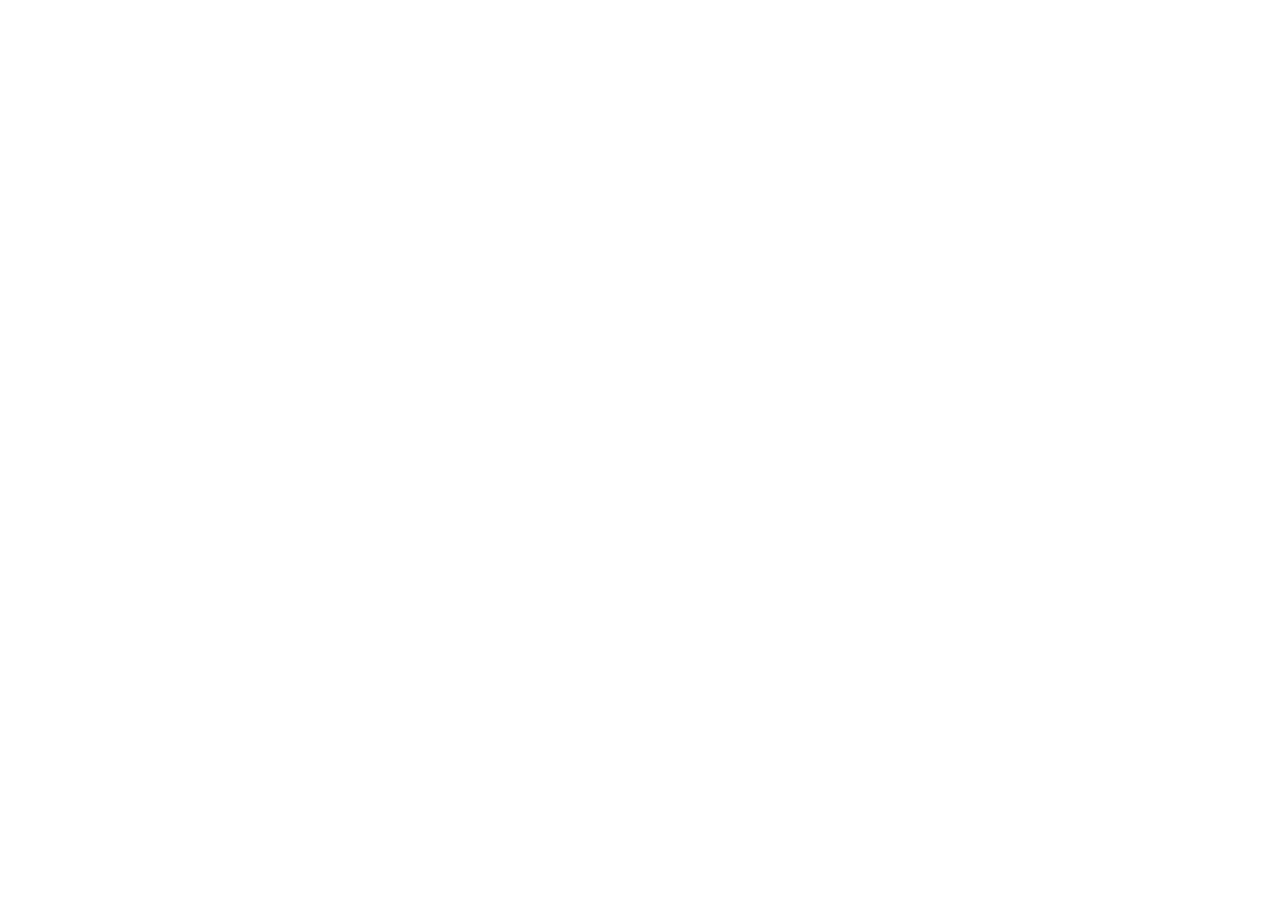
==== commit 1a6e1185: "Update algemene-voorwaarden.html" ====
--- a/algemene-voorwaarden.html
+++ b/algemene-voorwaarden.html
@@ -8,8 +8,8 @@
   <link rel="preconnect" href="https://fonts.googleapis.com">
   <link rel="preconnect" href="https://fonts.gstatic.com" crossorigin>
   <link href="https://fonts.googleapis.com/css2?family=Inter:wght@400;500;600;700;800;900&family=Manrope:wght@600;700;800;900&display=swap" rel="stylesheet">
-  <link rel="stylesheet" href="/styles.css">
-  <script src="/index.js" defer></script>
+ <link href="styles(25).css" rel="stylesheet"/>
+  <script defer="" src="index(15).js">
 </head>
 <body class="policy-page policy-page--terms">
 <header class="site-header" data-site-header="">
@@ -260,4 +260,4 @@
     </div>
   </footer>
 </body>
-</html>+</html>
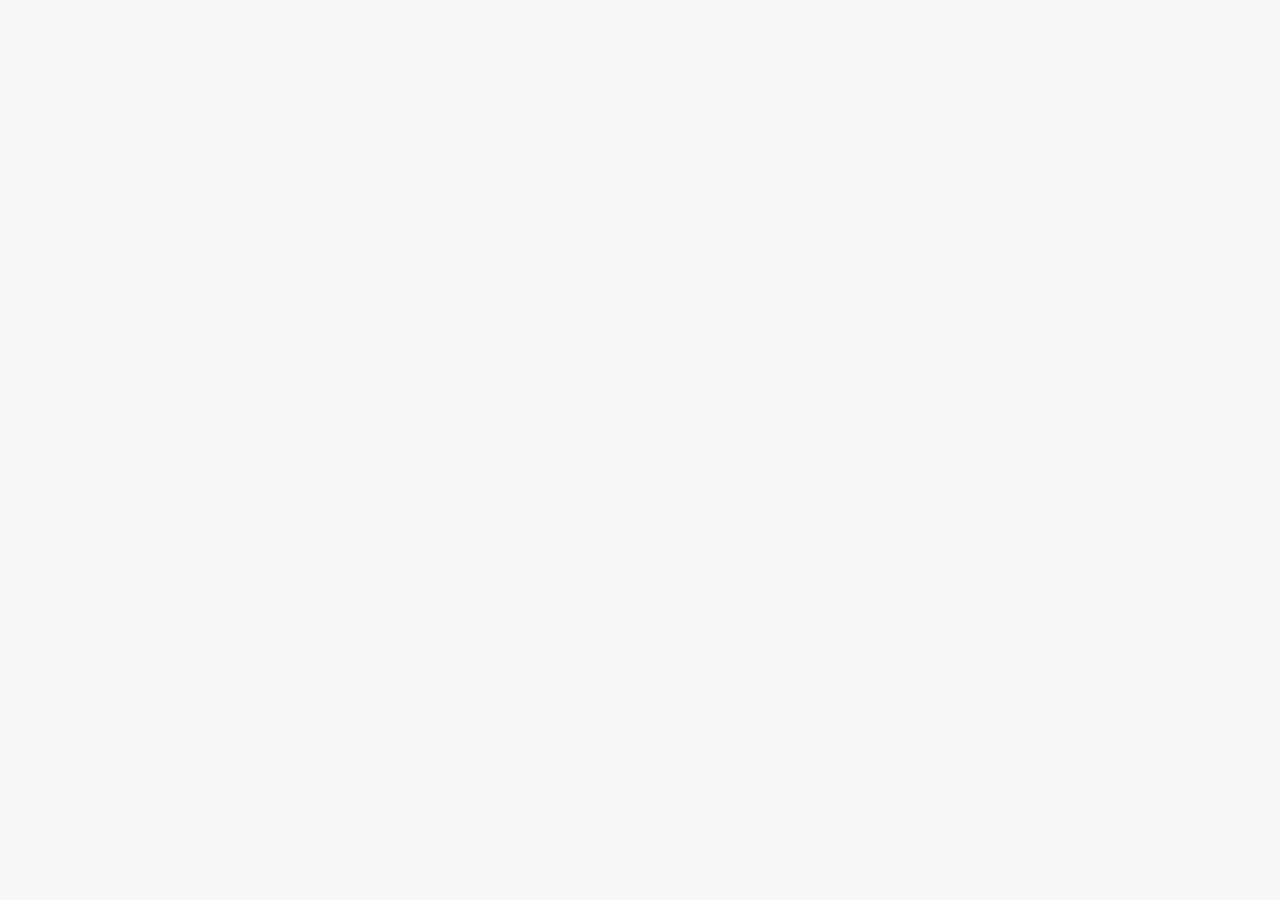
==== commit e5f219a6: "Update algemene-voorwaarden.html" ====
--- a/algemene-voorwaarden.html
+++ b/algemene-voorwaarden.html
@@ -8,8 +8,8 @@
   <link rel="preconnect" href="https://fonts.googleapis.com">
   <link rel="preconnect" href="https://fonts.gstatic.com" crossorigin>
   <link href="https://fonts.googleapis.com/css2?family=Inter:wght@400;500;600;700;800;900&family=Manrope:wght@600;700;800;900&display=swap" rel="stylesheet">
- <link href="styles(25).css" rel="stylesheet"/>
-  <script defer="" src="index(15).js">
+<link href="/styles.css" rel="stylesheet"/>
+  <script defer="" src="/index.js">
 </head>
 <body class="policy-page policy-page--terms">
 <header class="site-header" data-site-header="">
--- a/styles.css
+++ b/styles.css
@@ -0,0 +1,9656 @@
+:root {
+  --dk-blue: #00a3e0;
+  --dk-blue-mid: #0877a8;
+  --dk-blue-deep: #063a5a;
+  --dk-blue-ink: #123a5b;
+  --dk-page: #f8f8f8;
+  --dk-soft-blue: #eef6fa;
+  --dk-ink: #151515;
+  --dk-gray: #787878;
+  --dk-white: #ffffff;
+  --dk-line: rgba(21, 21, 21, 0.12);
+  --dk-line-dark: rgba(255, 255, 255, 0.18);
+  --dk-shadow: 0 20px 55px rgba(21, 21, 21, 0.08);
+  --dk-radius: 10px;
+  --dk-container: 1440px;
+  --dk-gutter: clamp(18px, 4vw, 64px);
+  --dk-heading: "Manrope", Arial, Helvetica, sans-serif;
+  --dk-body: "Inter", Arial, Helvetica, sans-serif;
+}
+
+*,
+*::before,
+*::after {
+  box-sizing: border-box;
+}
+
+html {
+  scroll-behavior: smooth;
+}
+
+body {
+  margin: 0;
+  min-width: 320px;
+  overflow-x: hidden;
+  background: var(--dk-page);
+  color: var(--dk-ink);
+  font-family: var(--dk-body);
+  line-height: 1.55;
+}
+
+img,
+svg {
+  max-width: 100%;
+}
+
+a {
+  color: inherit;
+}
+
+button,
+input,
+select,
+textarea {
+  font: inherit;
+}
+
+h1,
+h2,
+h3,
+p {
+  margin: 0;
+}
+
+.section-inner {
+  width: min(100%, var(--dk-container));
+  margin-inline: auto;
+}
+
+.page-shell {
+  min-height: 100vh;
+}
+
+.page-band {
+  width: 100%;
+  margin: 0;
+  padding: clamp(54px, 7vw, 96px) var(--dk-gutter);
+}
+
+.page-band--services,
+.page-band--branches,
+.page-band--process {
+  background: var(--dk-soft-blue);
+}
+
+.page-band--why,
+.page-band--faq {
+  background: var(--dk-white);
+}
+
+.eyebrow {
+  margin-bottom: 14px;
+  color: inherit;
+  font-size: 12px;
+  font-weight: 900;
+  letter-spacing: 0.14em;
+  text-transform: uppercase;
+}
+
+/* Header */
+
+.site-header {
+  width: 100%;
+  background: var(--dk-soft-blue);
+}
+
+.site-header__inner {
+  min-height: 150px;
+  display: flex;
+  align-items: center;
+  justify-content: space-between;
+  gap: 36px;
+  padding: 32px var(--dk-gutter);
+  border-bottom: 1px solid var(--dk-line);
+}
+
+.site-brand {
+  min-width: 0;
+  display: inline-flex;
+  flex-direction: column;
+  align-items: flex-start;
+  color: var(--dk-ink);
+  text-decoration: none;
+}
+
+.site-brand__logo {
+  width: 52px;
+  height: 52px;
+  display: inline-grid;
+  place-items: center;
+  margin-bottom: 10px;
+  border-radius: 10px;
+  background: linear-gradient(145deg, var(--dk-blue), var(--dk-blue-deep));
+  color: var(--dk-white);
+  font-size: 14px;
+  font-weight: 900;
+  box-shadow: 0 12px 30px rgba(6, 58, 90, 0.18);
+}
+
+.site-brand__name {
+  font-family: var(--dk-heading);
+  font-size: clamp(27px, 3vw, 42px);
+  font-weight: 900;
+  line-height: 1;
+  letter-spacing: -0.05em;
+}
+
+.site-header__actions {
+  display: flex;
+  align-items: center;
+  justify-content: flex-end;
+  gap: clamp(20px, 2.8vw, 38px);
+}
+
+.site-header__text-link {
+  font-weight: 900;
+  text-decoration: none;
+}
+
+.site-footer__top-actions > a:not(.button) {
+  font-weight: 500;
+  text-decoration: none;
+}
+
+.site-header__text-link:hover,
+.site-footer__top-actions > a:not(.button):hover {
+  color: var(--dk-blue-mid);
+}
+
+/* Buttons */
+
+.button {
+  min-height: 48px;
+  display: inline-flex;
+  align-items: center;
+  justify-content: center;
+  gap: 10px;
+  padding: 0 20px;
+  border: 2px solid var(--dk-ink);
+  border-radius: 999px;
+  font-weight: 900;
+  line-height: 1;
+  text-decoration: none;
+  cursor: pointer;
+  transition:
+    transform 0.2s ease,
+    background-color 0.2s ease,
+    border-color 0.2s ease,
+    color 0.2s ease;
+}
+
+.button:hover {
+  transform: translateY(-2px);
+}
+
+.button:focus-visible {
+  outline: 3px solid rgba(0, 163, 224, 0.35);
+  outline-offset: 3px;
+}
+
+.button--primary {
+  background: var(--dk-ink);
+  color: var(--dk-white);
+}
+
+.button--secondary {
+  background: transparent;
+  color: var(--dk-ink);
+}
+
+/*
+  De tekst van "Offerte aanvragen" is expliciet wit.
+  De ronde pijl blijft wit met een donkere pijl.
+*/
+.button--quote,
+.button--quote:link,
+.button--quote:visited {
+  min-height: 62px;
+  padding: 6px 8px 6px 28px;
+  border-color: var(--dk-blue);
+  background: var(--dk-blue);
+  color: var(--dk-white);
+}
+
+.button--quote > span:first-child {
+  color: var(--dk-white);
+}
+
+.button--quote:hover,
+.button--quote:focus-visible,
+.button--quote:active {
+  border-color: var(--dk-blue-mid);
+  background: var(--dk-blue-mid);
+  color: var(--dk-white);
+}
+
+.button--quote .button__icon {
+  width: 50px;
+  height: 50px;
+  display: inline-grid;
+  flex: 0 0 auto;
+  place-items: center;
+  margin-left: 10px;
+  border-radius: 50%;
+  background: var(--dk-white);
+  color: var(--dk-ink);
+}
+
+.button--quote .button__icon svg {
+  width: 21px;
+  height: 21px;
+  display: block;
+}
+
+/* Hero */
+
+.page-band--hero {
+  min-height: clamp(620px, 82vh, 820px);
+  display: flex;
+  align-items: center;
+  background:
+    radial-gradient(circle at 70% 18%, rgba(0, 163, 224, 0.2), transparent 30%),
+    linear-gradient(
+      135deg,
+      rgba(255, 255, 255, 0.98) 0%,
+      #f2f8fb 54%,
+      rgba(0, 163, 224, 0.12) 100%
+    );
+}
+
+.hero-layout {
+  display: grid;
+  grid-template-columns: minmax(0, 0.95fr) minmax(320px, 0.82fr);
+  gap: clamp(28px, 5vw, 74px);
+  align-items: center;
+}
+
+/* Desktop */
+.hero-layout h1 {
+  font-size: clamp(34px, 3.6vw, 50px);
+  line-height: 1.08;
+  letter-spacing: -0.045em;
+}
+
+.hero__lead {
+  max-width: 650px;
+  margin-top: 20px;
+  margin-bottom: 24px;
+  color: rgba(21, 21, 21, 0.74);
+  font-size: clamp(14px, 1.15vw, 16px);
+  line-height: 1.5;
+}
+
+@media (max-width: 760px) {
+  .hero__lead {
+    max-width: 100%;
+    font-size: 14px;
+    margin-top: 20px;
+    line-height: 1.55;
+  }
+}
+
+.hero__actions {
+  display: flex;
+  flex-wrap: wrap;
+  gap: 12px;
+  margin-top: 26px;
+}
+
+.check-list {
+  display: grid;
+  gap: 18px;
+  margin: 0;
+  padding: 0;
+  color: rgba(21, 21, 21, 0.78);
+  font-weight: 700;
+  list-style: none;
+}
+
+.check-list li {
+  position: relative;
+  padding-left: 26px;
+}
+
+.check-list li::before {
+  content: "";
+  position: absolute;
+  left: 0;
+  top: 0.55em;
+  width: 11px;
+  height: 7px;
+  border-bottom: 2px solid var(--dk-blue);
+  border-left: 2px solid var(--dk-blue);
+  transform: rotate(-45deg);
+}
+
+/* Mobiele weergave */
+@media (max-width: 767px) {
+  .check-list {
+    gap: 14px;
+    font-size: 14px;
+  }
+
+  .check-list li {
+    padding-left: 21px;
+  }
+
+  .check-list li::before {
+    top: 0.5em;
+    width: 8px;
+    height: 5px;
+    border-width: 0 0 2px 2px;
+  }
+}
+
+.hero-visual {
+  position: relative;
+  min-height: 500px;
+}
+
+.badge {
+  position: absolute;
+  top: 24px;
+  left: -8px;
+  z-index: 3;
+  width: max-content;
+  max-width: none;
+  min-height: 54px;
+  display: inline-flex;
+  align-items: center;
+  justify-content: center;
+  padding: 12px 22px;
+  border-radius: 999px;
+  background: var(--dk-blue);
+  color: var(--dk-white);
+  font-size: clamp(12px, 0.8vw, 14px);
+  font-weight: 900;
+  line-height: 1;
+  letter-spacing: -0.02em;
+  white-space: nowrap;
+  transform: rotate(-8deg);
+  transform-origin: center;
+  box-shadow: var(--dk-shadow);
+}
+
+@media (max-width: 767px) {
+  .badge {
+    top: 18px;
+    left: 8px;
+    min-height: 48px;
+    padding: 10px 17px;
+    font-size: 11px;
+  }
+}
+
+.photo-card {
+  position: relative;
+  overflow: hidden;
+  min-height: 260px;
+  border-radius: var(--dk-radius);
+  background:
+    linear-gradient(135deg, rgba(6, 58, 90, 0.84), rgba(0, 163, 224, 0.28)),
+    repeating-linear-gradient(
+      45deg,
+      rgba(255, 255, 255, 0.12) 0 10px,
+      transparent 10px 20px
+    );
+  color: var(--dk-white);
+  box-shadow: var(--dk-shadow);
+}
+
+.photo-card::after {
+  content: "";
+  position: absolute;
+  inset: 0;
+  background: linear-gradient(180deg, transparent 34%, rgba(0, 0, 0, 0.42));
+}
+
+.photo-card strong,
+.photo-card span {
+  position: absolute;
+  right: 20px;
+  left: 20px;
+  z-index: 2;
+}
+
+.photo-card strong {
+  bottom: 50px;
+  font-family: var(--dk-heading);
+  font-size: 25px;
+  line-height: 1.05;
+}
+
+.photo-card span {
+  bottom: 22px;
+  font-weight: 700;
+  opacity: 0.86;
+}
+
+.photo-card--hero {
+  min-height: 430px;
+  margin-top: 26px;
+  background:
+    linear-gradient(135deg, rgba(0, 163, 224, 0.08), rgba(6, 58, 90, 0.8)),
+    radial-gradient(circle at 30% 20%, rgba(255, 255, 255, 0.9), transparent 18%),
+    linear-gradient(135deg, #dff4fb, #6fc5e7 48%, #123a5b);
+}
+
+.quote-card {
+  position: absolute;
+  right: -18px;
+  bottom: -52px;
+  z-index: 4;
+  width: min(360px, 92%);
+  padding: 22px;
+  border-radius: var(--dk-radius);
+  background: rgba(255, 255, 255, 0.96);
+  box-shadow: var(--dk-shadow);
+}
+
+.quote-card__label {
+  display: inline-flex;
+  margin-bottom: 12px;
+  padding: 7px 10px;
+  border-radius: 999px;
+  background: rgba(0, 163, 224, 0.14);
+  color: var(--dk-blue-ink);
+  font-size: 12px;
+  font-weight: 900;
+}
+
+.quote-card h2 {
+  margin-bottom: 16px;
+  font-family: var(--dk-heading);
+  font-size: 25px;
+  line-height: 1.08;
+  letter-spacing: -0.04em;
+}
+
+.quote-form {
+  display: grid;
+  gap: 10px;
+}
+
+.quote-form label {
+  display: grid;
+  gap: 6px;
+  font-size: 12px;
+  font-weight: 800;
+}
+
+.quote-form input,
+.quote-form select {
+  width: 100%;
+  min-height: 42px;
+  padding: 0 12px;
+  border: 1px solid var(--dk-line);
+  border-radius: var(--dk-radius);
+  background-color: var(--dk-white);
+  color: var(--dk-ink);
+}
+
+.quote-form select {
+  appearance: none;
+  padding-right: 48px;
+  background-image: url("data:image/svg+xml,%3Csvg xmlns='http://www.w3.org/2000/svg' viewBox='0 0 24 24'%3E%3Cpath d='m7 10 5 5 5-5' fill='none' stroke='%23151515' stroke-width='2' stroke-linecap='round' stroke-linejoin='round'/%3E%3C/svg%3E");
+  background-repeat: no-repeat;
+  background-position: right 16px center;
+  background-size: 18px;
+}
+
+
+/* Offerteformulier: blauwe knop "Start aanvraag" */
+.quote-form .button--primary,
+.quote-form button[type="submit"] {
+  border-color: var(--dk-blue);
+  background: var(--dk-blue);
+  color: var(--dk-white);
+}
+
+.quote-form .button--primary:hover,
+.quote-form .button--primary:focus-visible,
+.quote-form button[type="submit"]:hover,
+.quote-form button[type="submit"]:focus-visible {
+  border-color: var(--dk-blue-mid);
+  background: var(--dk-blue-mid);
+  color: var(--dk-white);
+}
+
+.quote-form p {
+  color: rgba(21, 21, 21, 0.62);
+  font-size: 12px;
+}
+
+/* Trust strip */
+
+.logo-strip {
+  width: 100%;
+  padding: 28px var(--dk-gutter);
+  border-block: 1px solid var(--dk-line);
+  background: var(--dk-white);
+}
+
+.logo-strip__inner {
+  display: flex;
+  justify-content: space-between;
+  gap: 24px;
+  color: rgba(21, 21, 21, 0.48);
+  font-size: 13px;
+  font-weight: 900;
+  text-transform: uppercase;
+}
+
+/* Section headings */
+
+.section-head {
+  display: flex;
+  align-items: flex-end;
+  justify-content: space-between;
+  gap: 28px;
+  margin-bottom: 32px;
+}
+
+.section-head--process {
+  display: block;
+  max-width: 820px;
+}
+
+.section-head h2,
+.why-layout h2,
+.faq-layout h2 {
+  font-family: var(--dk-heading);
+  font-size: clamp(30px, 3.6vw, 52px);
+  font-weight: 900;
+  line-height: 1.04;
+  letter-spacing: -0.05em;
+}
+
+.section-head > p {
+  max-width: 540px;
+  color: rgba(21, 21, 21, 0.68);
+  font-size: 16px;
+}
+
+/* Services */
+
+.service-carousel {
+  position: relative;
+}
+
+.service-grid {
+  display: grid;
+  grid-template-columns: repeat(3, minmax(0, 1fr));
+  gap: 18px;
+}
+
+.service-card {
+  min-width: 0;
+  min-height: 390px;
+  display: flex;
+  flex-direction: column;
+  overflow: hidden;
+  border: 1px solid var(--dk-line);
+  border-radius: var(--dk-radius);
+  background: var(--dk-white);
+  box-shadow: 0 10px 28px rgba(21, 21, 21, 0.04);
+  transition:
+    transform 0.2s ease,
+    box-shadow 0.2s ease;
+}
+
+.service-card:hover {
+  transform: translateY(-4px);
+  box-shadow: 0 16px 36px rgba(6, 58, 90, 0.12);
+}
+
+.service-card__visual {
+  height: 184px;
+  min-height: 184px;
+  overflow: hidden;
+  border-bottom: 1px solid rgba(21, 21, 21, 0.06);
+  background: #eaf6fb;
+  margin-bottom: 20px;
+}
+
+/*
+ * Gebruik in de HTML:
+ * <img class="service-card__image" src="images/..." alt="...">
+ */
+.service-card__image {
+  width: 100%;
+  height: 100%;
+  display: block;
+  object-fit: cover;
+  object-position: center;
+}
+
+.service-card__number {
+  width: fit-content;
+  margin: 20px 20px 13px;
+  padding: 6px 10px;
+  border-radius: 999px;
+  background: rgba(0, 163, 224, 0.12);
+  color: var(--dk-blue-ink);
+  font-size: 12px;
+  font-weight: 800;
+}
+
+.service-card h3,
+.service-card p,
+.service-card > a {
+  margin-inline: 20px;
+}
+
+.service-card h3 {
+  margin-bottom: 9px;
+  font-family: var(--dk-heading);
+  font-size: 21px;
+  font-weight: 800;
+  line-height: 1.2;
+}
+
+.service-card p {
+  color: rgba(21, 21, 21, 0.68);
+  font-size: 14px;
+  line-height: 1.55;
+}
+
+.service-card > a {
+  margin-top: auto;
+  margin-bottom: 20px;
+  padding-top: 20px;
+  color: var(--dk-blue-ink);
+  font-size: 14px;
+  font-weight: 800;
+  text-decoration: none;
+}
+
+.service-card > a:hover {
+  color: var(--dk-blue);
+}
+
+.service-carousel__controls {
+  display: none;
+}
+
+.service-carousel__button {
+  appearance: none;
+  -webkit-appearance: none;
+}
+
+.service-carousel__hint {
+  margin: 0;
+}
+
+/* Branches */
+
+.branch-grid {
+  display: grid;
+  grid-template-columns: repeat(4, minmax(0, 1fr));
+  gap: 18px;
+}
+
+.branch-grid article {
+  min-height: 270px;
+  display: flex;
+  align-items: flex-end;
+  padding: 18px;
+  border-radius: var(--dk-radius);
+  background:
+    linear-gradient(180deg, rgba(255, 255, 255, 0), rgba(6, 58, 90, 0.62)),
+    linear-gradient(135deg, rgba(0, 163, 224, 0.22), rgba(6, 58, 90, 0.82));
+  color: var(--dk-white);
+  box-shadow: var(--dk-shadow);
+}
+
+.branch-grid span {
+  font-family: var(--dk-heading);
+  font-size: 21px;
+  font-weight: 900;
+}
+
+/* Why */
+
+.why-layout {
+  display: grid;
+  grid-template-columns: 0.9fr 1.1fr;
+  gap: 42px;
+  align-items: center;
+}
+
+.why-layout h2 + .check-list {
+  margin-top: 32px;
+}
+
+.photo-card--van {
+  min-height: 390px;
+  background:
+    linear-gradient(135deg, rgba(255, 255, 255, 0.22), rgba(6, 58, 90, 0.66)),
+    linear-gradient(90deg, #edf7fb, #89d6ee 46%, #123a5b);
+}
+
+/* FAQ */
+
+.faq-layout {
+  display: grid;
+  grid-template-columns: 0.72fr 1.28fr;
+  gap: 34px;
+  align-items: start;
+}
+
+.faq-card {
+  display: grid;
+  gap: 12px;
+}
+
+.faq-card details {
+  padding: 16px 18px;
+  border: 1px solid var(--dk-line);
+  border-radius: var(--dk-radius);
+  background: linear-gradient(135deg, var(--dk-white), rgba(0, 163, 224, 0.08));
+  box-shadow: 0 8px 20px rgba(21, 21, 21, 0.04);
+}
+
+.faq-card summary {
+  display: flex;
+  align-items: center;
+  justify-content: space-between;
+  gap: 18px;
+  font-weight: 900;
+  list-style: none;
+  cursor: pointer;
+}
+
+.faq-card summary::-webkit-details-marker {
+  display: none;
+}
+
+.faq-card__icon {
+  width: 24px;
+  height: 24px;
+  flex: 0 0 auto;
+  color: var(--dk-blue-ink);
+  transition: transform 0.2s ease;
+}
+
+.faq-card details[open] .faq-card__icon {
+  transform: rotate(180deg);
+}
+
+.faq-card p {
+  margin-top: 10px;
+  color: rgba(21, 21, 21, 0.68);
+}
+
+/* Process */
+
+.process-grid {
+  display: grid;
+  grid-template-columns: repeat(4, minmax(0, 1fr));
+  gap: 14px;
+}
+
+.process-grid article {
+  padding: 22px;
+  border: 1px solid var(--dk-line);
+  border-radius: var(--dk-radius);
+  background: linear-gradient(
+    135deg,
+    var(--dk-white) 0%,
+    rgba(0, 163, 224, 0.1) 100%
+  );
+  box-shadow: 0 10px 28px rgba(21, 21, 21, 0.05);
+}
+
+.process-grid span {
+  width: 40px;
+  height: 40px;
+  display: inline-grid;
+  place-items: center;
+  margin-bottom: 18px;
+  border-radius: 50%;
+  background: var(--dk-blue);
+  color: var(--dk-white);
+  font-weight: 900;
+}
+
+.process-grid h3 {
+  margin-bottom: 8px;
+  font-family: var(--dk-heading);
+  font-size: 20px;
+}
+
+.process-grid p {
+  color: rgba(21, 21, 21, 0.68);
+  font-size: 14px;
+}
+
+/* Footer: volledige schermbreedte */
+
+.site-footer {
+  width: 100%;
+  max-width: none;
+  margin: 0;
+  background: var(--dk-soft-blue);
+  color: var(--dk-ink);
+}
+
+.site-footer__main {
+  width: 100%;
+  padding: clamp(54px, 6vw, 88px) var(--dk-gutter);
+  background: var(--dk-soft-blue);
+}
+
+.site-footer__header {
+  display: grid;
+  grid-template-columns: minmax(300px, 1fr) auto;
+  gap: 40px;
+  align-items: center;
+  padding-bottom: 42px;
+  border-bottom: 1px solid var(--dk-line);
+}
+
+.site-brand--footer .site-brand__name {
+  font-size: clamp(30px, 3.2vw, 46px);
+}
+
+/* Footertekst: gewone, rustige tekstdikte */
+.site-footer__top-actions {
+  display: flex;
+  flex-wrap: wrap;
+  align-items: center;
+  justify-content: flex-end;
+  gap: clamp(18px, 2.8vw, 36px);
+}
+
+.site-footer__grid {
+  display: grid;
+  grid-template-columns:
+    minmax(300px, 1.35fr)
+    minmax(140px, 0.55fr)
+    minmax(180px, 0.68fr)
+    minmax(280px, 0.9fr);
+  gap: clamp(34px, 5vw, 76px);
+  align-items: start;
+  padding-top: clamp(48px, 5vw, 74px);
+}
+
+.site-footer__column h2,
+.site-footer__contact-card h2 {
+  margin-bottom: 22px;
+  font-family: var(--dk-heading);
+  font-size: 19px;
+  font-weight: 900;
+  line-height: 1.2;
+}
+
+.site-footer__intro p {
+  max-width: 420px;
+  color: rgba(21, 21, 21, 0.78);
+  font-size: 17px;
+  line-height: 1.6;
+}
+
+.site-footer__badges {
+  display: flex;
+  flex-wrap: wrap;
+  gap: 10px;
+  margin-top: 26px;
+}
+
+.site-footer__badges span {
+  display: inline-flex;
+  align-items: center;
+  min-height: 40px;
+  padding: 8px 13px;
+  border: 1px solid var(--dk-line);
+  border-radius: 999px;
+  background: var(--dk-white);
+  font-size: 12px;
+  font-weight: 500;
+}
+
+.site-footer__links {
+  display: grid;
+  gap: 16px;
+  margin: 0;
+  padding: 0;
+  list-style: none;
+}
+
+.site-footer__links a {
+  font-weight: 500;
+  text-decoration: none;
+}
+
+.site-footer__links a:hover {
+  color: var(--dk-blue-mid);
+}
+
+.site-footer__contact-card {
+  padding: clamp(24px, 3vw, 34px);
+  border-radius: var(--dk-radius);
+  background: var(--dk-white);
+  box-shadow: var(--dk-shadow);
+}
+
+.site-footer__contact-card > p {
+  margin-bottom: 22px;
+  color: rgba(21, 21, 21, 0.82);
+  font-size: 16px;
+}
+
+.site-footer__contact-details {
+  min-width: 0;
+  display: grid;
+  gap: 10px;
+}
+
+.site-footer__contact-details a {
+  display: block;
+  max-width: 100%;
+  overflow-wrap: anywhere;
+  word-break: normal;
+  color: var(--dk-ink);
+  font-size: 15px;
+  font-weight: 500;
+  line-height: 1.45;
+  text-decoration: none;
+}
+
+.site-footer__contact-details a:hover {
+  color: var(--dk-blue-mid);
+}
+
+.site-footer__socials {
+  display: flex;
+  align-items: center;
+  gap: 12px;
+  margin-top: 26px;
+}
+
+.site-footer__socials a {
+  width: 44px;
+  height: 44px;
+  display: inline-flex;
+  align-items: center;
+  justify-content: center;
+  flex: 0 0 44px;
+
+  border: 1px solid rgba(21, 21, 21, 0.14);
+  border-radius: 50%;
+  background: var(--dk-white);
+  color: var(--dk-ink);
+  text-decoration: none;
+
+  transition:
+    transform 0.2s ease,
+    border-color 0.2s ease,
+    background-color 0.2s ease,
+    color 0.2s ease;
+}
+
+.site-footer__socials .social-icon {
+  width: 19px;
+  height: 19px;
+  display: block;
+}
+
+.site-footer__socials .social-icon--tiktok {
+  width: 18px;
+  height: 18px;
+}
+
+.site-footer__socials .social-icon--facebook {
+  width: 18px;
+  height: 18px;
+}
+
+.site-footer__socials a:hover {
+  transform: translateY(-2px);
+  border-color: var(--dk-blue);
+  background: var(--dk-blue);
+  color: var(--dk-white);
+}
+
+.site-footer__socials a:focus-visible {
+  outline: 2px solid rgba(0, 163, 224, 0.4);
+  outline-offset: 3px;
+}
+
+.site-footer__bottom {
+  width: 100%;
+  padding: 0 var(--dk-gutter);
+  background: var(--dk-white);
+}
+
+.site-footer__bottom-inner {
+  min-height: 84px;
+  display: flex;
+  align-items: center;
+  justify-content: space-between;
+  gap: 28px;
+}
+
+.site-footer__bottom-inner p {
+  font-size: 14px;
+}
+
+.site-footer__legal {
+  display: flex;
+  flex-wrap: wrap;
+  justify-content: flex-end;
+  gap: clamp(18px, 3vw, 34px);
+}
+
+.site-footer__legal a {
+  text-decoration: none;
+}
+
+.site-footer__legal a:hover {
+  color: var(--dk-blue-mid);
+}
+
+/* Tablet */
+
+@media (max-width: 1180px) {
+  :root {
+    --dk-gutter: 32px;
+  }
+
+  .site-header__inner {
+    align-items: flex-start;
+  }
+
+  .site-header__actions {
+    flex-wrap: wrap;
+  }
+
+  .hero-layout,
+  .why-layout,
+  .faq-layout {
+    grid-template-columns: 1fr;
+  }
+
+  .hero-visual,
+  .photo-card--hero {
+    min-height: 390px;
+  }
+
+  .quote-card {
+    position: relative;
+    right: auto;
+    bottom: auto;
+    width: 100%;
+    margin-top: 16px;
+  }
+
+  .service-grid {
+    grid-template-columns: repeat(2, minmax(0, 1fr));
+  }
+
+  .branch-grid,
+  .process-grid {
+    grid-template-columns: repeat(2, minmax(0, 1fr));
+  }
+
+  .site-footer__header {
+    grid-template-columns: 1fr;
+  }
+
+  .site-footer__top-actions {
+    justify-content: flex-start;
+  }
+
+  .site-footer__grid {
+    grid-template-columns: repeat(2, minmax(0, 1fr));
+  }
+
+  .site-footer__contact-card {
+    grid-column: span 2;
+  }
+}
+
+/* Mobile */
+
+@media (max-width: 760px) {
+  :root {
+    --dk-gutter: 18px;
+  }
+
+  .page-band {
+    padding-block: 46px;
+  }
+
+  .site-header__inner {
+    min-height: auto;
+    display: grid;
+    gap: 26px;
+    padding-block: 24px;
+  }
+
+  .site-header__actions {
+    display: grid;
+    justify-content: stretch;
+    gap: 14px;
+  }
+
+  .site-header__text-link {
+    width: fit-content;
+  }
+
+  .site-header__actions .button--quote,
+  .site-footer__top-actions .button--quote {
+    width: 100%;
+    justify-content: space-between;
+  }
+
+  .site-brand__name {
+    font-size: clamp(26px, 9vw, 36px);
+  }
+
+  .page-band--hero {
+    min-height: auto;
+    padding-top: 34px;
+  }
+
+.hero-layout h1 {
+    font-size: clamp(28px, 8vw, 36px);
+  }
+  .hero__actions {
+    display: grid;
+  }
+
+  .hero__actions .button,
+  .quote-form .button {
+    width: 100%;
+  }
+
+  .hero-visual,
+  .photo-card--hero {
+    min-height: 310px;
+  }
+
+  .logo-strip__inner {
+    display: grid;
+    grid-template-columns: 1fr 1fr;
+    gap: 14px;
+  }
+
+  .section-head {
+    display: block;
+  }
+
+  .section-head > p {
+    margin-top: 14px;
+  }
+
+  .branch-grid,
+  .process-grid,
+  .site-footer__grid {
+    grid-template-columns: 1fr;
+  }
+
+
+  /* Diensten: swipebare carousel op mobiel */
+  .service-carousel {
+    margin-right: calc(var(--dk-gutter) * -1);
+  }
+
+  .service-grid {
+    display: grid;
+    grid-auto-flow: column;
+    grid-auto-columns: minmax(270px, 86%);
+    grid-template-columns: none;
+    gap: 14px;
+    overflow-x: auto;
+    overscroll-behavior-x: contain;
+    scroll-snap-type: x mandatory;
+    scroll-padding-left: 0;
+    padding-right: var(--dk-gutter);
+    padding-bottom: 12px;
+    scrollbar-width: none;
+    -webkit-overflow-scrolling: touch;
+  }
+
+  .service-grid::-webkit-scrollbar {
+    display: none;
+  }
+
+  .service-card {
+    min-height: 380px;
+    scroll-snap-align: start;
+    scroll-snap-stop: always;
+  }
+
+  .service-card:hover {
+    transform: none;
+  }
+
+  .service-card__visual {
+    height: 168px;
+    min-height: 168px;
+  }
+
+  .service-card__image {
+    object-position: center;
+  }
+
+  .service-card h3 {
+    font-size: 19px;
+  }
+
+  .service-carousel__controls {
+    display: grid;
+    grid-template-columns: 44px minmax(0, 1fr) 44px;
+    align-items: center;
+    gap: 12px;
+    margin-top: 8px;
+    padding-right: var(--dk-gutter);
+  }
+
+  .service-carousel__button {
+    width: 44px;
+    height: 44px;
+    display: inline-grid;
+    place-items: center;
+    padding: 0;
+    border: 1px solid var(--dk-line);
+    border-radius: 50%;
+    background: var(--dk-white);
+    color: var(--dk-ink);
+    cursor: pointer;
+    transition:
+      background-color 0.2s ease,
+      border-color 0.2s ease,
+      color 0.2s ease,
+      transform 0.2s ease;
+  }
+
+  .service-carousel__button svg {
+    width: 20px;
+    height: 20px;
+    display: block;
+  }
+
+  .service-carousel__button:hover {
+    border-color: var(--dk-blue);
+    background: var(--dk-blue);
+    color: var(--dk-white);
+  }
+
+  .service-carousel__button:active {
+    transform: scale(0.95);
+  }
+
+  .service-carousel__button:focus-visible {
+    outline: 2px solid rgba(0, 163, 224, 0.38);
+    outline-offset: 3px;
+  }
+
+  .service-carousel__hint {
+    color: rgba(21, 21, 21, 0.56);
+    font-size: 12px;
+    line-height: 1.35;
+    text-align: center;
+  }
+
+  .branch-grid article {
+    min-height: 220px;
+  }
+
+  .site-footer__main {
+    padding-block: 46px;
+  }
+
+  .site-footer__header {
+    gap: 28px;
+    padding-bottom: 32px;
+  }
+
+  .site-footer__top-actions {
+    display: grid;
+    justify-content: stretch;
+    width: 100%;
+    gap: 14px;
+  }
+
+  .site-footer__contact-card {
+    grid-column: auto;
+  }
+
+  .site-footer__bottom-inner {
+    min-height: auto;
+    flex-direction: column;
+    align-items: flex-start;
+    padding-block: 24px;
+  }
+
+  .site-footer__legal {
+    justify-content: flex-start;
+  }
+}
+
+/* =========================================================
+   STICKY / FLYING HEADER
+   Desktop: normale horizontale navigatie die bovenaan blijft staan.
+   Mobiel: zwevende afgeronde balk met uitklapbaar menu.
+   ========================================================= */
+
+html {
+  scroll-padding-top: 120px;
+}
+
+.site-header {
+  position: sticky;
+  top: 0;
+  z-index: 1000;
+  width: 100%;
+  /* Zelfde horizontale buitenruimte als .page-band. */
+  padding-inline: var(--dk-gutter);
+  background: rgba(255, 255, 255, 0.96);
+  border-bottom: 1px solid transparent;
+  backdrop-filter: blur(16px);
+  -webkit-backdrop-filter: blur(16px);
+  transition:
+    box-shadow 0.22s ease,
+    border-color 0.22s ease,
+    background-color 0.22s ease;
+}
+
+.site-header.is-scrolled {
+  border-bottom-color: var(--dk-line);
+  background: rgba(255, 255, 255, 0.985);
+  box-shadow: 0 14px 36px rgba(21, 21, 21, 0.1);
+}
+
+.site-header__shell {
+  position: relative;
+  width: min(100%, var(--dk-container));
+  min-height: 100px;
+  display: flex;
+  align-items: center;
+  gap: clamp(24px, 4vw, 60px);
+  margin-inline: auto;
+  /* Geen dubbele gutter: de padding staat al op .site-header. */
+  padding-inline: 0;
+}
+
+.header-brand {
+  flex: 0 0 auto;
+  color: var(--dk-ink);
+  font-family: var(--dk-heading);
+  font-size: clamp(20px, 2vw, 28px);
+  font-weight: 900;
+  line-height: 1;
+  letter-spacing: -0.045em;
+  text-decoration: none;
+  white-space: nowrap;
+}
+
+.header-brand:hover {
+  color: var(--dk-blue-mid);
+}
+
+.site-nav {
+  min-width: 0;
+  display: flex;
+  align-items: center;
+  justify-content: flex-end;
+  gap: clamp(20px, 2.4vw, 38px);
+  margin-left: auto;
+}
+
+.site-nav__links {
+  display: flex;
+  align-items: center;
+  gap: clamp(18px, 2vw, 34px);
+  margin: 0;
+  padding: 0;
+  list-style: none;
+}
+
+.site-nav__link {
+  position: relative;
+  display: inline-flex;
+  align-items: center;
+  min-height: 44px;
+  color: rgba(21, 21, 21, 0.62);
+  font-size: 15px;
+  font-weight: 600;
+  text-decoration: none;
+  white-space: nowrap;
+  transition: color 0.2s ease;
+}
+
+.site-nav__link::after {
+  content: "";
+  position: absolute;
+  right: 0;
+  bottom: 5px;
+  left: 0;
+  height: 2px;
+  border-radius: 999px;
+  background: var(--dk-blue);
+  transform: scaleX(0);
+  transform-origin: center;
+  transition: transform 0.2s ease;
+}
+
+.site-nav__link:hover,
+.site-nav__link:focus-visible,
+.site-nav__link.is-active {
+  color: var(--dk-ink);
+}
+
+.site-nav__link:hover::after,
+.site-nav__link:focus-visible::after,
+.site-nav__link.is-active::after {
+  transform: scaleX(1);
+}
+
+.site-nav__cta {
+  flex: 0 0 auto;
+  min-height: 56px;
+}
+
+.menu-toggle {
+  display: none;
+}
+
+section[id],
+footer[id] {
+  scroll-margin-top: 120px;
+}
+
+@media (max-width: 1180px) and (min-width: 901px) {
+  .site-header__shell {
+    gap: 22px;
+  }
+
+  .header-brand {
+    font-size: 21px;
+  }
+
+  .site-nav {
+    gap: 18px;
+  }
+
+  .site-nav__links {
+    gap: 16px;
+  }
+
+  .site-nav__link {
+    font-size: 14px;
+  }
+
+  .site-nav__cta {
+    min-height: 52px;
+    padding-left: 20px;
+  }
+
+  .site-nav__cta .button__icon {
+    width: 42px;
+    height: 42px;
+  }
+}
+
+@media (max-width: 900px) {
+  html {
+    scroll-padding-top: 112px;
+  }
+
+  body.menu-open {
+    overflow: hidden;
+  }
+
+  body.menu-open::before {
+    content: "";
+    position: fixed;
+    inset: 0;
+    z-index: 900;
+    background: rgba(12, 22, 28, 0.22);
+    backdrop-filter: blur(2px);
+    -webkit-backdrop-filter: blur(2px);
+  }
+
+  .site-header,
+  .site-header.is-scrolled {
+    top: 0;
+    padding: 8px;
+    border: 0;
+    background: transparent;
+    box-shadow: none;
+    backdrop-filter: none;
+    -webkit-backdrop-filter: none;
+  }
+
+  .site-header__shell {
+    min-height: 92px;
+    display: grid;
+    grid-template-columns: minmax(0, 1fr) 88px;
+    gap: 0;
+    padding: 0 0 0 24px;
+    overflow: visible;
+    border: 1px solid rgba(21, 21, 21, 0.08);
+    border-radius: 18px;
+    background: var(--dk-white);
+    box-shadow: 0 18px 42px rgba(21, 21, 21, 0.13);
+  }
+
+  .header-brand {
+    min-width: 0;
+    overflow: hidden;
+    font-size: clamp(18px, 5vw, 23px);
+    text-overflow: ellipsis;
+  }
+
+  /*
+   * Mobiele menuknop.
+   * De bestaande drie .menu-toggle__line-elementen worden verborgen.
+   * De hamburger en het kruis worden als scherpe SVG-maskers getekend.
+   */
+  .menu-toggle {
+    position: relative;
+    width: 88px;
+    height: 100%;
+    display: grid;
+    place-items: center;
+    padding: 0;
+    border: 0;
+    border-left: 1px solid var(--dk-line);
+    border-radius: 0 18px 18px 0;
+    background: transparent;
+    color: var(--dk-ink);
+    cursor: pointer;
+    touch-action: manipulation;
+    -webkit-tap-highlight-color: transparent;
+    transition:
+      background-color 0.2s ease,
+      color 0.2s ease;
+  }
+
+  .menu-toggle:hover {
+    background: rgba(0, 163, 224, 0.055);
+  }
+
+  .site-header.nav-open .menu-toggle {
+    background: var(--dk-soft-blue);
+  }
+
+  .menu-toggle:focus-visible {
+    outline: 3px solid rgba(0, 163, 224, 0.32);
+    outline-offset: -6px;
+  }
+
+  .menu-toggle__line {
+    display: none;
+  }
+
+  .menu-toggle::before,
+  .menu-toggle::after {
+    content: "";
+    position: absolute;
+    width: 36px;
+    height: 36px;
+    background-color: currentColor;
+    -webkit-mask-repeat: no-repeat;
+    mask-repeat: no-repeat;
+    -webkit-mask-position: center;
+    mask-position: center;
+    -webkit-mask-size: 100% 100%;
+    mask-size: 100% 100%;
+    transition:
+      opacity 0.18s ease,
+      transform 0.22s ease;
+  }
+
+  /* Hamburger-SVG */
+  .menu-toggle::before {
+    -webkit-mask-image: url("data:image/svg+xml,%3Csvg xmlns='http://www.w3.org/2000/svg' viewBox='0 0 24 24'%3E%3Cpath d='M4 7h16M4 12h16M4 17h16' fill='none' stroke='%23000' stroke-width='1.8' stroke-linecap='round'/%3E%3C/svg%3E");
+    mask-image: url("data:image/svg+xml,%3Csvg xmlns='http://www.w3.org/2000/svg' viewBox='0 0 24 24'%3E%3Cpath d='M4 7h16M4 12h16M4 17h16' fill='none' stroke='%23000' stroke-width='1.8' stroke-linecap='round'/%3E%3C/svg%3E");
+    opacity: 1;
+    transform: rotate(0deg) scale(1);
+  }
+
+  /* Kruis-SVG */
+  .menu-toggle::after {
+    -webkit-mask-image: url("data:image/svg+xml,%3Csvg xmlns='http://www.w3.org/2000/svg' viewBox='0 0 24 24'%3E%3Cpath d='M6.5 6.5 17.5 17.5M17.5 6.5 6.5 17.5' fill='none' stroke='%23000' stroke-width='1.9' stroke-linecap='round'/%3E%3C/svg%3E");
+    mask-image: url("data:image/svg+xml,%3Csvg xmlns='http://www.w3.org/2000/svg' viewBox='0 0 24 24'%3E%3Cpath d='M6.5 6.5 17.5 17.5M17.5 6.5 6.5 17.5' fill='none' stroke='%23000' stroke-width='1.9' stroke-linecap='round'/%3E%3C/svg%3E");
+    opacity: 0;
+    transform: rotate(-45deg) scale(0.72);
+  }
+
+  .site-header.nav-open .menu-toggle::before {
+    opacity: 0;
+    transform: rotate(45deg) scale(0.72);
+  }
+
+  .site-header.nav-open .menu-toggle::after {
+    opacity: 1;
+    transform: rotate(0deg) scale(1);
+  }
+
+  .site-nav {
+    position: absolute;
+    top: calc(100% + 8px);
+    right: 0;
+    left: 0;
+    z-index: 2;
+    max-height: calc(100vh - 124px);
+    display: block;
+    overflow-x: hidden;
+    overflow-y: auto;
+    margin: 0;
+    padding: 0 0 20px;
+    border: 1px solid rgba(21, 21, 21, 0.08);
+    border-radius: 18px;
+    background: var(--dk-white);
+    box-shadow: 0 24px 56px rgba(21, 21, 21, 0.18);
+    opacity: 0;
+    visibility: hidden;
+    transform: translateY(-12px) scale(0.985);
+    transform-origin: top;
+    transition:
+      opacity 0.2s ease,
+      visibility 0.2s ease,
+      transform 0.2s ease;
+  }
+
+  .site-header.nav-open .site-nav {
+    opacity: 1;
+    visibility: visible;
+    transform: translateY(0) scale(1);
+  }
+
+  .site-nav__links {
+    width: 100%;
+    display: grid;
+    gap: 0;
+    margin: 0;
+    padding: 0;
+  }
+
+  .site-nav__links li {
+    width: 100%;
+    border-bottom: 1px solid var(--dk-line);
+  }
+
+  /*
+   * De link vult altijd de volledige menuregel.
+   * Daardoor loopt de lichtblauwe actieve achtergrond over de volle breedte.
+   */
+  .site-nav__link {
+    width: 100%;
+    min-height: 76px;
+    display: flex;
+    align-items: center;
+    justify-content: flex-start;
+    padding: 16px 30px;
+    color: rgba(21, 21, 21, 0.58);
+    font-size: 18px;
+    font-weight: 500;
+    line-height: 1.25;
+    text-align: left;
+    white-space: normal;
+    transition:
+      background-color 0.2s ease,
+      color 0.2s ease;
+  }
+
+  .site-nav__link::after {
+    display: none;
+  }
+
+  .site-nav__link:hover,
+  .site-nav__link:focus-visible,
+  .site-nav__link.is-active,
+  .site-nav__link[aria-current="page"] {
+    background: var(--dk-soft-blue);
+    color: var(--dk-ink);
+  }
+
+  .site-nav__link:focus-visible {
+    outline: 3px solid rgba(0, 163, 224, 0.28);
+    outline-offset: -3px;
+  }
+
+  .site-nav__cta {
+    width: calc(100% - 40px);
+    min-height: 66px;
+    justify-content: space-between;
+    margin: 20px 20px 0;
+    padding-left: 28px;
+  }
+
+  section[id],
+  footer[id] {
+    scroll-margin-top: 112px;
+  }
+}
+
+@media (max-width: 420px) {
+  .service-card__visual {
+    height: 156px;
+    min-height: 156px;
+  }
+
+
+  .service-grid {
+    grid-auto-columns: minmax(250px, 90%);
+  }
+
+  .service-carousel__hint {
+    font-size: 11px;
+  }
+
+  .site-header__shell {
+    grid-template-columns: minmax(0, 1fr) 78px;
+    min-height: 86px;
+    padding-left: 18px;
+  }
+
+  .menu-toggle {
+    width: 78px;
+  }
+
+  .header-brand {
+    font-size: clamp(16px, 5vw, 20px);
+  }
+
+  .site-nav__link {
+    min-height: 70px;
+  }
+}
+
+@media (prefers-reduced-motion: reduce) {
+  .site-header,
+  .site-nav,
+  .menu-toggle,
+  .menu-toggle::before,
+  .menu-toggle::after,
+  .site-nav__link,
+  .site-nav__link::after,
+  .service-card,
+  .service-carousel__button {
+    transition: none;
+  }
+
+  .service-grid {
+    scroll-behavior: auto;
+  }
+}
+
+.logo-strip {
+  width: 100%;
+  height: auto;
+  min-height: 0;
+  overflow: hidden;
+  background: #fff;
+  border-top: 1px solid rgba(21, 21, 21, 0.08);
+  border-bottom: 1px solid rgba(21, 21, 21, 0.08);
+}
+
+/* Eventuele standaardinstellingen van section-inner overschrijven */
+.logo-strip .section-inner,
+.logo-strip__inner {
+  width: 100%;
+  max-width: none;
+  min-height: 0;
+  margin: 0;
+  padding: 0;
+  overflow: hidden;
+}
+
+.logo-strip__track {
+  display: flex;
+  align-items: center;
+  width: max-content;
+  margin: 0;
+
+  /* Automatische beweging */
+  animation: logo-strip-scroll 25s linear infinite;
+  will-change: transform;
+}
+
+.logo-strip__group {
+  display: flex;
+  flex-shrink: 0;
+  align-items: center;
+
+  gap: clamp(45px, 8vw, 150px);
+  padding: 20px clamp(25px, 5vw, 90px);
+}
+
+.logo-strip__group span {
+  flex-shrink: 0;
+  margin: 0;
+  color: rgba(21, 21, 21, 0.55);
+  font-size: clamp(13px, 1.1vw, 17px);
+  font-weight: 800;
+  line-height: 1.2;
+  text-transform: uppercase;
+  white-space: nowrap;
+}
+
+/* Beweging van rechts naar links */
+@keyframes logo-strip-scroll {
+  from {
+    transform: translate3d(0, 0, 0);
+  }
+
+  to {
+    transform: translate3d(-50%, 0, 0);
+  }
+}
+
+/* Tablet */
+@media (max-width: 1024px) {
+  .logo-strip__track {
+    animation-duration: 22s;
+  }
+
+  .logo-strip__group {
+    gap: 60px;
+    padding-block: 17px;
+  }
+}
+
+/* Mobiel */
+@media (max-width: 767px) {
+  .logo-strip__track {
+    animation-duration: 18s;
+  }
+
+  .logo-strip__group {
+    gap: 40px;
+    padding: 13px 20px;
+  }
+
+  .logo-strip__group span {
+    font-size: 13px;
+  }
+}
+
+/* Kleine mobiele schermen */
+@media (max-width: 390px) {
+  .logo-strip__group {
+    gap: 30px;
+    padding-block: 11px;
+  }
+
+  .logo-strip__group span {
+    font-size: 12px;
+  }
+}
+/* =========================================================
+   KNOPPEN: GEEN VIERKANTE TAP-, HOVER- OF FOCUSACHTERGROND
+   ========================================================= */
+
+/*
+ * Verwijdert de standaard rechthoekige tikmarkering van mobiele browsers.
+ * De eigen afgeronde hover- en focusstijlen blijven behouden.
+ */
+a,
+button,
+input[type="button"],
+input[type="submit"],
+input[type="reset"],
+[role="button"] {
+  -webkit-tap-highlight-color: transparent;
+}
+
+button,
+.button,
+.menu-toggle,
+.service-carousel__button {
+  -webkit-touch-callout: none;
+  touch-action: manipulation;
+}
+
+/*
+ * Na een klik met muis of aanraking verschijnt geen standaard focusvlak.
+ * Toetsenbordgebruikers houden wel een duidelijke :focus-visible-markering.
+ */
+a:focus:not(:focus-visible),
+button:focus:not(:focus-visible),
+.button:focus:not(:focus-visible),
+.menu-toggle:focus:not(:focus-visible),
+.service-carousel__button:focus:not(:focus-visible) {
+  outline: none;
+  box-shadow: none;
+}
+
+/* Afgeronde focusring in plaats van een mogelijk vierkante outline. */
+.button:focus-visible {
+  outline: none;
+  box-shadow: 0 0 0 3px rgba(0, 163, 224, 0.35);
+}
+
+.menu-toggle:focus-visible {
+  outline: none;
+  box-shadow: inset 0 0 0 3px rgba(0, 163, 224, 0.3);
+}
+
+.service-carousel__button:focus-visible {
+  outline: none;
+  box-shadow: 0 0 0 3px rgba(0, 163, 224, 0.3);
+}
+
+/*
+ * De ronde pijl blijft altijd echt rond.
+ * Het binnenste icoon ontvangt zelf geen klik- of tikstatus.
+ */
+.button--quote .button__icon {
+  position: relative;
+  overflow: hidden;
+  border-radius: 50%;
+  background-clip: padding-box;
+  outline: none;
+  box-shadow: none;
+  pointer-events: none;
+  isolation: isolate;
+}
+
+.button--quote .button__icon::before,
+.button--quote .button__icon::after {
+  content: none;
+}
+
+.button--quote .button__icon svg,
+.button--quote .button__icon img,
+.service-carousel__button svg,
+.menu-toggle svg {
+  display: block;
+  pointer-events: none;
+  user-select: none;
+  -webkit-user-select: none;
+}
+
+.button--quote:hover .button__icon,
+.button--quote:focus .button__icon,
+.button--quote:focus-visible .button__icon,
+.button--quote:active .button__icon,
+.button--quote:visited .button__icon {
+  border-radius: 50%;
+  background: var(--dk-white);
+  outline: none;
+  box-shadow: none;
+}
+
+/* Ook losse ronde carrouselknoppen blijven volledig rond. */
+.service-carousel__button,
+.service-carousel__button:hover,
+.service-carousel__button:focus,
+.service-carousel__button:focus-visible,
+.service-carousel__button:active {
+  border-radius: 50%;
+  background-clip: padding-box;
+}
+
+/*
+ * Op touchscreens kan :hover na een tik blijven hangen.
+ * Daarom worden alleen echte actieve/ingedrukte toestanden gebruikt.
+ */
+@media (hover: none) and (pointer: coarse) {
+  .button:hover {
+    transform: none;
+  }
+
+  .service-carousel__button:hover {
+    border-color: var(--dk-line);
+    background: var(--dk-white);
+    color: var(--dk-ink);
+  }
+
+  .service-carousel__button:active {
+    border-color: var(--dk-blue);
+    background: var(--dk-blue);
+    color: var(--dk-white);
+    transform: scale(0.96);
+  }
+
+  .button--quote:hover,
+  .button--quote:link:hover,
+  .button--quote:visited:hover {
+    border-color: var(--dk-blue);
+    background: var(--dk-blue);
+    color: var(--dk-white);
+  }
+
+  .button--quote:active {
+    border-color: var(--dk-blue-mid);
+    background: var(--dk-blue-mid);
+  }
+}
+
+/* =========================================================
+   DEFINITIEVE AANPASSINGEN
+   - Betrouwbaar mobiel menu
+   - SVG-hamburger en SVG-kruis
+   - Volledige lichtblauwe actieve menuregel
+   - Blauwe woorden in H1/H2
+   ========================================================= */
+
+/* Blauwe woorden in koppen:
+   <h1>Professionele <span class="heading-highlight">buitenreiniging</span></h1>
+*/
+.heading-highlight {
+  color: var(--dk-blue);
+}
+
+/* Optionele marker-variant:
+   <span class="heading-highlight heading-highlight--marker">woord</span>
+*/
+.heading-highlight--marker {
+  color: var(--dk-ink);
+  padding-inline: 0.08em;
+  border-radius: 0.08em;
+  background:
+    linear-gradient(
+      to top,
+      rgba(0, 163, 224, 0.24) 0 34%,
+      transparent 34% 100%
+    );
+  -webkit-box-decoration-break: clone;
+  box-decoration-break: clone;
+}
+
+@media (max-width: 900px) {
+  /*
+   * Zorg dat het uitklapmenu buiten de header-shell zichtbaar kan worden.
+   */
+  .site-header,
+  .site-header__shell {
+    overflow: visible;
+  }
+
+  .site-header__shell {
+    position: relative;
+    z-index: 1002;
+  }
+
+  /*
+   * Mobiele menuknop met twee echte SVG-maskers.
+   * De drie bestaande span-regels mogen in de HTML blijven staan.
+   */
+  .menu-toggle {
+    position: relative;
+    isolation: isolate;
+    width: 88px;
+    height: 100%;
+    min-height: 86px;
+    display: grid;
+    place-items: center;
+    padding: 0;
+    border: 0;
+    border-left: 1px solid var(--dk-line);
+    border-radius: 0 18px 18px 0;
+    background: transparent;
+    color: var(--dk-ink);
+    box-shadow: none;
+    cursor: pointer;
+    appearance: none;
+    -webkit-appearance: none;
+    touch-action: manipulation;
+    -webkit-tap-highlight-color: transparent;
+  }
+
+  .menu-toggle:hover,
+  .menu-toggle:active,
+  .menu-toggle:focus {
+    box-shadow: none;
+  }
+
+  .menu-toggle:focus:not(:focus-visible) {
+    outline: none;
+  }
+
+  .menu-toggle:focus-visible {
+    outline: none;
+    box-shadow: inset 0 0 0 3px rgba(0, 163, 224, 0.28);
+  }
+
+  .menu-toggle__line {
+    display: none !important;
+  }
+
+  .menu-toggle::before,
+  .menu-toggle::after {
+    content: "";
+    position: absolute;
+    inset: 50% auto auto 50%;
+    width: 34px;
+    height: 34px;
+    background-color: currentColor;
+    pointer-events: none;
+    transform-origin: center;
+    -webkit-mask-repeat: no-repeat;
+    mask-repeat: no-repeat;
+    -webkit-mask-position: center;
+    mask-position: center;
+    -webkit-mask-size: contain;
+    mask-size: contain;
+    transition:
+      opacity 0.18s ease,
+      transform 0.22s ease;
+  }
+
+  /* Hamburger */
+  .menu-toggle::before {
+    -webkit-mask-image: url("data:image/svg+xml,%3Csvg xmlns='http://www.w3.org/2000/svg' viewBox='0 0 24 24'%3E%3Cpath d='M4.5 7.25h15M4.5 12h15M4.5 16.75h15' fill='none' stroke='%23000' stroke-width='1.9' stroke-linecap='round'/%3E%3C/svg%3E");
+    mask-image: url("data:image/svg+xml,%3Csvg xmlns='http://www.w3.org/2000/svg' viewBox='0 0 24 24'%3E%3Cpath d='M4.5 7.25h15M4.5 12h15M4.5 16.75h15' fill='none' stroke='%23000' stroke-width='1.9' stroke-linecap='round'/%3E%3C/svg%3E");
+    opacity: 1;
+    transform: translate(-50%, -50%) rotate(0deg) scale(1);
+  }
+
+  /* Kruis */
+  .menu-toggle::after {
+    -webkit-mask-image: url("data:image/svg+xml,%3Csvg xmlns='http://www.w3.org/2000/svg' viewBox='0 0 24 24'%3E%3Cpath d='M6.25 6.25 17.75 17.75M17.75 6.25 6.25 17.75' fill='none' stroke='%23000' stroke-width='2' stroke-linecap='round'/%3E%3C/svg%3E");
+    mask-image: url("data:image/svg+xml,%3Csvg xmlns='http://www.w3.org/2000/svg' viewBox='0 0 24 24'%3E%3Cpath d='M6.25 6.25 17.75 17.75M17.75 6.25 6.25 17.75' fill='none' stroke='%23000' stroke-width='2' stroke-linecap='round'/%3E%3C/svg%3E");
+    opacity: 0;
+    transform: translate(-50%, -50%) rotate(-35deg) scale(0.72);
+  }
+
+  /*
+   * Ondersteunt drie manieren waarop JavaScript het menu kan openen:
+   * 1. .nav-open op .site-header
+   * 2. .menu-open op body
+   * 3. aria-expanded="true" op de knop
+   */
+  .site-header.nav-open .menu-toggle,
+  body.menu-open .site-header .menu-toggle,
+  .menu-toggle[aria-expanded="true"] {
+    background: var(--dk-soft-blue);
+  }
+
+  .site-header.nav-open .menu-toggle::before,
+  body.menu-open .site-header .menu-toggle::before,
+  .menu-toggle[aria-expanded="true"]::before {
+    opacity: 0;
+    transform: translate(-50%, -50%) rotate(35deg) scale(0.72);
+  }
+
+  .site-header.nav-open .menu-toggle::after,
+  body.menu-open .site-header .menu-toggle::after,
+  .menu-toggle[aria-expanded="true"]::after {
+    opacity: 1;
+    transform: translate(-50%, -50%) rotate(0deg) scale(1);
+  }
+
+  /*
+   * Gesloten toestand.
+   */
+  .site-nav {
+    position: absolute;
+    top: calc(100% + 8px);
+    right: 0;
+    left: 0;
+    z-index: 1001;
+    max-height: calc(100dvh - 124px);
+    display: block;
+    overflow-x: hidden;
+    overflow-y: auto;
+    margin: 0;
+    padding: 0 0 20px;
+    border: 1px solid rgba(21, 21, 21, 0.08);
+    border-radius: 18px;
+    background: var(--dk-white);
+    box-shadow: 0 24px 56px rgba(21, 21, 21, 0.18);
+    opacity: 0;
+    visibility: hidden;
+    pointer-events: none;
+    transform: translateY(-12px) scale(0.985);
+    transform-origin: top center;
+    transition:
+      opacity 0.2s ease,
+      visibility 0.2s ease,
+      transform 0.2s ease;
+  }
+
+  /*
+   * Geopende toestand.
+   * :has() is een extra vangnet wanneer alleen aria-expanded wordt aangepast.
+   */
+  .site-header.nav-open .site-nav,
+  body.menu-open .site-header .site-nav,
+  .site-header:has(.menu-toggle[aria-expanded="true"]) .site-nav {
+    opacity: 1;
+    visibility: visible;
+    pointer-events: auto;
+    transform: translateY(0) scale(1);
+  }
+
+  .site-nav__links,
+  .site-nav__links li {
+    width: 100%;
+  }
+
+  .site-nav__links {
+    display: grid;
+    gap: 0;
+    margin: 0;
+    padding: 0;
+    list-style: none;
+  }
+
+  .site-nav__links li {
+    border-bottom: 1px solid var(--dk-line);
+  }
+
+  /*
+   * De link vult de volledige rij.
+   * Daardoor vult de lichtblauwe achtergrond de hele menuregel.
+   */
+  .site-nav__link {
+    width: 100%;
+    min-height: 76px;
+    display: flex;
+    align-items: center;
+    justify-content: flex-start;
+    padding: 16px 30px;
+    border-radius: 0;
+    background: transparent;
+    color: rgba(21, 21, 21, 0.6);
+    font-size: 18px;
+    font-weight: 500;
+    line-height: 1.25;
+    text-align: left;
+    white-space: normal;
+    -webkit-tap-highlight-color: transparent;
+    transition:
+      background-color 0.18s ease,
+      color 0.18s ease;
+  }
+
+  .site-nav__link::after {
+    display: none !important;
+  }
+
+  .site-nav__link.is-active,
+  .site-nav__link[aria-current="page"],
+  .site-nav__link:focus-visible,
+  .site-nav__link:active {
+    background: var(--dk-soft-blue);
+    color: var(--dk-ink);
+  }
+
+  .site-nav__link:focus-visible {
+    outline: none;
+    box-shadow: inset 0 0 0 3px rgba(0, 163, 224, 0.22);
+  }
+
+  @media (hover: hover) and (pointer: fine) {
+    .site-nav__link:hover {
+      background: var(--dk-soft-blue);
+      color: var(--dk-ink);
+    }
+  }
+
+  .site-nav__cta {
+    width: calc(100% - 40px);
+    margin: 20px 20px 0;
+  }
+}
+
+@media (max-width: 420px) {
+  .menu-toggle {
+    width: 78px;
+    min-height: 82px;
+  }
+
+  .menu-toggle::before,
+  .menu-toggle::after {
+    width: 31px;
+    height: 31px;
+  }
+
+  .site-nav__link {
+    min-height: 70px;
+    padding-inline: 24px;
+    font-size: 17px;
+  }
+}
+
+@media (prefers-reduced-motion: reduce) {
+  .menu-toggle::before,
+  .menu-toggle::after,
+  .site-nav {
+    transition: none;
+  }
+}
+
+/* =========================================================
+   CONTACTPAGINA
+   Gebruikt dezelfde variabelen, typografie, containerbreedte,
+   gradients en radius als de overige pagina's.
+   ========================================================= */
+
+.contact-page .page-shell {
+  overflow: hidden;
+}
+
+.page-band--contact-hero {
+  min-height: clamp(680px, 82vh, 860px);
+  display: flex;
+  align-items: center;
+  background:
+    radial-gradient(circle at 78% 16%, rgba(0, 163, 224, 0.22), transparent 30%),
+    linear-gradient(135deg, rgba(255, 255, 255, 0.98) 0%, #f2f8fb 55%, rgba(0, 163, 224, 0.13) 100%);
+}
+
+.contact-hero-layout {
+  display: grid;
+  grid-template-columns: minmax(0, 0.94fr) minmax(460px, 0.86fr);
+  gap: clamp(44px, 6vw, 92px);
+  align-items: center;
+}
+
+.contact-hero__copy h1 {
+  max-width: 760px;
+  font-family: var(--dk-heading);
+  font-size: clamp(40px, 4.35vw, 68px);
+  font-weight: 900;
+  line-height: 1.02;
+  letter-spacing: -0.055em;
+}
+
+.contact-hero__lead {
+  max-width: 690px;
+  margin-top: 24px;
+  color: rgba(21, 21, 21, 0.7);
+  font-size: clamp(16px, 1.25vw, 19px);
+  line-height: 1.65;
+}
+
+.contact-hero__actions {
+  display: flex;
+  flex-wrap: wrap;
+  gap: 12px;
+  margin-top: 30px;
+}
+
+.contact-hero__checks {
+  grid-template-columns: repeat(3, minmax(0, 1fr));
+  gap: 12px 22px;
+  margin-top: 34px;
+  font-size: 13px;
+}
+
+.contact-hero__visual {
+  position: relative;
+  min-height: 560px;
+  padding: 20px 26px 76px 0;
+}
+
+.contact-hero__photo {
+  position: relative;
+  min-height: 510px;
+  overflow: hidden;
+  border-radius: var(--dk-radius);
+  background: var(--dk-blue-deep);
+  box-shadow: var(--dk-shadow);
+}
+
+.contact-hero__photo img,
+.contact-aside-photo img {
+  position: absolute;
+  inset: 0;
+  width: 100%;
+  height: 100%;
+  display: block;
+  object-fit: cover;
+}
+
+.contact-hero__photo-overlay {
+  position: absolute;
+  inset: 0;
+  background: linear-gradient(180deg, rgba(6, 58, 90, 0.03) 18%, rgba(6, 58, 90, 0.2) 52%, rgba(6, 58, 90, 0.84) 100%);
+}
+
+.contact-hero__photo-copy {
+  position: absolute;
+  right: 28px;
+  bottom: 28px;
+  left: 28px;
+  z-index: 2;
+  display: grid;
+  gap: 4px;
+  color: var(--dk-white);
+}
+
+.contact-hero__photo-copy strong {
+  font-family: var(--dk-heading);
+  font-size: clamp(24px, 2.3vw, 34px);
+  line-height: 1.05;
+}
+
+.contact-hero__photo-copy span {
+  font-weight: 700;
+  opacity: 0.86;
+}
+
+.contact-quick-card {
+  position: absolute;
+  right: 0;
+  bottom: 0;
+  z-index: 4;
+  width: min(390px, 92%);
+  padding: 24px;
+  border: 1px solid rgba(21, 21, 21, 0.08);
+  border-radius: var(--dk-radius);
+  background: rgba(255, 255, 255, 0.97);
+  box-shadow: 0 26px 68px rgba(18, 58, 91, 0.17);
+  backdrop-filter: blur(14px);
+  -webkit-backdrop-filter: blur(14px);
+}
+
+.contact-quick-card__label {
+  display: inline-flex;
+  margin-bottom: 12px;
+  padding: 7px 10px;
+  border-radius: 999px;
+  background: rgba(0, 163, 224, 0.12);
+  color: var(--dk-blue-ink);
+  font-size: 11px;
+  font-weight: 900;
+  letter-spacing: 0.08em;
+  text-transform: uppercase;
+}
+
+.contact-quick-card h2 {
+  margin-bottom: 18px;
+  font-family: var(--dk-heading);
+  font-size: 24px;
+  line-height: 1.1;
+  letter-spacing: -0.04em;
+}
+
+.contact-quick-card__links {
+  display: grid;
+  gap: 8px;
+}
+
+.contact-quick-card__links a {
+  min-width: 0;
+  display: grid;
+  grid-template-columns: 42px minmax(0, 1fr);
+  gap: 12px;
+  align-items: center;
+  padding: 10px;
+  border-radius: var(--dk-radius);
+  text-decoration: none;
+  transition: background-color 0.2s ease, transform 0.2s ease;
+}
+
+.contact-quick-card__links a:hover {
+  background: var(--dk-soft-blue);
+  transform: translateX(3px);
+}
+
+.contact-quick-card__icon {
+  width: 42px;
+  height: 42px;
+  display: inline-grid;
+  place-items: center;
+  border-radius: 50%;
+  background: var(--dk-soft-blue);
+  color: var(--dk-blue-ink);
+}
+
+.contact-quick-card__icon svg {
+  width: 21px;
+  height: 21px;
+}
+
+.contact-quick-card__links a > span:last-child {
+  min-width: 0;
+  display: grid;
+  gap: 1px;
+}
+
+.contact-quick-card__links small {
+  color: rgba(21, 21, 21, 0.58);
+  font-size: 11px;
+  font-weight: 700;
+}
+
+.contact-quick-card__links strong {
+  overflow: hidden;
+  font-size: 13px;
+  text-overflow: ellipsis;
+  white-space: nowrap;
+}
+
+.contact-trust-strip {
+  width: 100%;
+  padding: 26px var(--dk-gutter);
+  border-block: 1px solid var(--dk-line);
+  background: var(--dk-white);
+}
+
+.contact-trust-strip__inner {
+  display: grid;
+  grid-template-columns: repeat(4, minmax(0, 1fr));
+  gap: 18px;
+  color: rgba(21, 21, 21, 0.5);
+  font-size: 12px;
+  font-weight: 900;
+  letter-spacing: 0.08em;
+  text-align: center;
+  text-transform: uppercase;
+}
+
+.page-band--contact-choices {
+  background: var(--dk-soft-blue);
+}
+
+.contact-section-head h2 {
+  max-width: 850px;
+}
+
+.contact-choice-grid {
+  display: grid;
+  grid-template-columns: repeat(3, minmax(0, 1fr));
+  gap: 18px;
+}
+
+.contact-choice-card {
+  position: relative;
+  min-height: 370px;
+  display: flex;
+  flex-direction: column;
+  padding: clamp(24px, 2.6vw, 36px);
+  overflow: hidden;
+  border: 1px solid var(--dk-line);
+  border-radius: var(--dk-radius);
+  background: linear-gradient(145deg, var(--dk-white) 0%, rgba(0, 163, 224, 0.045) 100%);
+  box-shadow: 0 14px 38px rgba(21, 21, 21, 0.055);
+  transition: transform 0.22s ease, box-shadow 0.22s ease;
+}
+
+.contact-choice-card:hover {
+  transform: translateY(-6px);
+  box-shadow: 0 22px 48px rgba(6, 58, 90, 0.13);
+}
+
+.contact-choice-card--accent {
+  background:
+    radial-gradient(circle at 90% 8%, rgba(255, 255, 255, 0.22), transparent 27%),
+    linear-gradient(145deg, var(--dk-blue-mid), var(--dk-blue-deep));
+  color: var(--dk-white);
+}
+
+.contact-choice-card__number {
+  position: absolute;
+  top: 24px;
+  right: 26px;
+  color: rgba(21, 21, 21, 0.26);
+  font-family: var(--dk-heading);
+  font-size: 14px;
+  font-weight: 900;
+}
+
+.contact-choice-card--accent .contact-choice-card__number {
+  color: rgba(255, 255, 255, 0.52);
+}
+
+.contact-choice-card__icon {
+  width: 58px;
+  height: 58px;
+  display: inline-grid;
+  place-items: center;
+  margin-bottom: 42px;
+  border-radius: var(--dk-radius);
+  background: var(--dk-soft-blue);
+  color: var(--dk-blue-ink);
+}
+
+.contact-choice-card--accent .contact-choice-card__icon {
+  background: rgba(255, 255, 255, 0.14);
+  color: var(--dk-white);
+}
+
+.contact-choice-card__icon svg {
+  width: 28px;
+  height: 28px;
+}
+
+.contact-choice-card h3 {
+  margin-bottom: 12px;
+  font-family: var(--dk-heading);
+  font-size: clamp(23px, 2vw, 29px);
+  line-height: 1.08;
+  letter-spacing: -0.04em;
+}
+
+.contact-choice-card p {
+  color: rgba(21, 21, 21, 0.66);
+  font-size: 15px;
+}
+
+.contact-choice-card--accent p {
+  color: rgba(255, 255, 255, 0.78);
+}
+
+.contact-choice-card__link {
+  width: fit-content;
+  display: inline-flex;
+  align-items: center;
+  gap: 10px;
+  margin-top: auto;
+  padding: 24px 0 0;
+  border: 0;
+  background: transparent;
+  color: var(--dk-blue-ink);
+  font: inherit;
+  font-size: 14px;
+  font-weight: 900;
+  text-align: left;
+  cursor: pointer;
+}
+
+.contact-choice-card--accent .contact-choice-card__link {
+  color: var(--dk-white);
+}
+
+.contact-choice-card__link span {
+  font-size: 20px;
+  transition: transform 0.2s ease;
+}
+
+.contact-choice-card__link:hover span {
+  transform: translate(3px, -3px);
+}
+
+.page-band--contact-form {
+  background:
+    radial-gradient(circle at 16% 12%, rgba(0, 163, 224, 0.14), transparent 31%),
+    linear-gradient(135deg, #f8fbfc 0%, #eef6fa 54%, #e2f2f8 100%);
+}
+
+.contact-form-layout {
+  display: grid;
+  grid-template-columns: minmax(0, 1.2fr) minmax(340px, 0.68fr);
+  gap: clamp(26px, 4vw, 58px);
+  align-items: start;
+}
+
+.contact-form-card,
+.contact-info-card {
+  border: 1px solid rgba(21, 21, 21, 0.08);
+  border-radius: var(--dk-radius);
+  background: rgba(255, 255, 255, 0.98);
+  box-shadow: var(--dk-shadow);
+}
+
+.contact-form-card {
+  padding: clamp(26px, 4vw, 54px);
+}
+
+.contact-form-card__head {
+  max-width: 760px;
+  margin-bottom: 32px;
+}
+
+.contact-form-card__head h2,
+.contact-info-card h2,
+.contact-faq-intro h2,
+.contact-cta-card h2 {
+  font-family: var(--dk-heading);
+  font-weight: 900;
+  line-height: 1.05;
+  letter-spacing: -0.05em;
+}
+
+.contact-form-card__head h2 {
+  font-size: clamp(30px, 3.3vw, 48px);
+}
+
+.contact-form-card__head > p:last-child {
+  max-width: 690px;
+  margin-top: 14px;
+  color: rgba(21, 21, 21, 0.66);
+}
+
+.contact-form {
+  display: grid;
+  gap: 28px;
+}
+
+.contact-type-picker {
+  margin: 0;
+  padding: 0;
+  border: 0;
+}
+
+.contact-type-picker legend {
+  margin-bottom: 10px;
+  font-size: 13px;
+  font-weight: 900;
+}
+
+.contact-type-picker__options {
+  display: grid;
+  grid-template-columns: repeat(3, minmax(0, 1fr));
+  gap: 8px;
+  padding: 7px;
+  border: 1px solid var(--dk-line);
+  border-radius: calc(var(--dk-radius) + 2px);
+  background: var(--dk-soft-blue);
+}
+
+.contact-type-picker label {
+  cursor: pointer;
+}
+
+.contact-type-picker input {
+  position: absolute;
+  opacity: 0;
+  pointer-events: none;
+}
+
+.contact-type-picker span {
+  min-height: 48px;
+  display: grid;
+  place-items: center;
+  padding: 10px 12px;
+  border: 1px solid transparent;
+  border-radius: var(--dk-radius);
+  color: rgba(21, 21, 21, 0.64);
+  font-size: 13px;
+  font-weight: 800;
+  text-align: center;
+  transition: background-color 0.2s ease, border-color 0.2s ease, color 0.2s ease, box-shadow 0.2s ease;
+}
+
+.contact-type-picker input:checked + span {
+  border-color: rgba(21, 21, 21, 0.08);
+  background: var(--dk-white);
+  color: var(--dk-ink);
+  box-shadow: 0 8px 20px rgba(18, 58, 91, 0.08);
+}
+
+.contact-type-picker input:focus-visible + span {
+  outline: 3px solid rgba(0, 163, 224, 0.32);
+  outline-offset: 2px;
+}
+
+.contact-form__grid {
+  display: grid;
+  grid-template-columns: repeat(2, minmax(0, 1fr));
+  gap: 18px;
+}
+
+.contact-field {
+  min-width: 0;
+  display: grid;
+  gap: 7px;
+}
+
+.contact-field--full {
+  grid-column: 1 / -1;
+}
+
+.contact-field > span {
+  font-size: 13px;
+  font-weight: 800;
+}
+
+.contact-field em {
+  color: var(--dk-blue-mid);
+  font-style: normal;
+}
+
+.contact-field small {
+  color: rgba(21, 21, 21, 0.56);
+  font-weight: 500;
+}
+
+.contact-field input,
+.contact-field select,
+.contact-field textarea {
+  width: 100%;
+  border: 1px solid var(--dk-line);
+  border-radius: var(--dk-radius);
+  background: #fbfcfd;
+  color: var(--dk-ink);
+  transition: border-color 0.2s ease, box-shadow 0.2s ease, background-color 0.2s ease;
+}
+
+.contact-field input,
+.contact-field select {
+  min-height: 52px;
+  padding: 0 15px;
+}
+
+.contact-field textarea {
+  min-height: 164px;
+  padding: 14px 15px;
+  resize: vertical;
+}
+
+.contact-field input:focus,
+.contact-field select:focus,
+.contact-field textarea:focus {
+  outline: none;
+  border-color: var(--dk-blue);
+  background: var(--dk-white);
+  box-shadow: 0 0 0 4px rgba(0, 163, 224, 0.12);
+}
+
+.contact-field select {
+  appearance: none;
+  padding-right: 46px;
+  background-image: url("data:image/svg+xml,%3Csvg xmlns='http://www.w3.org/2000/svg' viewBox='0 0 24 24'%3E%3Cpath d='m7 10 5 5 5-5' fill='none' stroke='%23151515' stroke-width='2' stroke-linecap='round' stroke-linejoin='round'/%3E%3C/svg%3E");
+  background-repeat: no-repeat;
+  background-position: right 15px center;
+  background-size: 18px;
+}
+
+.contact-file-field input[type="file"] {
+  min-height: auto;
+  padding: 13px;
+  background: var(--dk-soft-blue);
+}
+
+.contact-file-field input[type="file"]::file-selector-button {
+  margin-right: 12px;
+  padding: 9px 12px;
+  border: 0;
+  border-radius: 8px;
+  background: var(--dk-blue-deep);
+  color: var(--dk-white);
+  font-weight: 800;
+  cursor: pointer;
+}
+
+.contact-consent {
+  display: grid;
+  grid-template-columns: 20px minmax(0, 1fr);
+  gap: 10px;
+  align-items: start;
+  color: rgba(21, 21, 21, 0.66);
+  font-size: 12px;
+  cursor: pointer;
+}
+
+.contact-consent input {
+  width: 18px;
+  height: 18px;
+  margin: 1px 0 0;
+  accent-color: var(--dk-blue);
+}
+
+.contact-consent a {
+  color: var(--dk-blue-ink);
+  font-weight: 800;
+}
+
+.contact-form__footer {
+  display: flex;
+  align-items: center;
+  justify-content: space-between;
+  gap: 22px;
+  padding-top: 4px;
+}
+
+.contact-form__footer p {
+  max-width: 280px;
+  color: rgba(21, 21, 21, 0.56);
+  font-size: 11px;
+  text-align: right;
+}
+
+.contact-form__submit {
+  flex: 0 0 auto;
+}
+
+.contact-form-aside {
+  display: grid;
+  gap: 18px;
+  position: sticky;
+  top: 128px;
+}
+
+.contact-info-card {
+  padding: clamp(24px, 3vw, 36px);
+}
+
+.contact-info-card h2 {
+  max-width: 420px;
+  font-size: clamp(27px, 2.7vw, 40px);
+}
+
+.contact-info-card > p:not(.eyebrow) {
+  margin-top: 14px;
+  color: rgba(21, 21, 21, 0.65);
+}
+
+.contact-info-card__details {
+  display: grid;
+  margin-top: 26px;
+  border-top: 1px solid var(--dk-line);
+}
+
+.contact-info-card__details > a,
+.contact-info-card__details > div {
+  min-width: 0;
+  display: grid;
+  gap: 3px;
+  padding: 15px 0;
+  border-bottom: 1px solid var(--dk-line);
+  text-decoration: none;
+}
+
+.contact-info-card__details span {
+  color: rgba(21, 21, 21, 0.54);
+  font-size: 11px;
+  font-weight: 800;
+  letter-spacing: 0.06em;
+  text-transform: uppercase;
+}
+
+.contact-info-card__details strong {
+  overflow-wrap: anywhere;
+  font-size: 14px;
+}
+
+.contact-info-card__details a:hover strong {
+  color: var(--dk-blue-mid);
+}
+
+.contact-aside-photo {
+  position: relative;
+  min-height: 330px;
+  overflow: hidden;
+  border-radius: var(--dk-radius);
+  background: var(--dk-blue-deep);
+  box-shadow: var(--dk-shadow);
+}
+
+.contact-aside-photo__overlay {
+  position: absolute;
+  inset: 0;
+  background: linear-gradient(180deg, rgba(6, 58, 90, 0.04), rgba(6, 58, 90, 0.82));
+}
+
+.contact-aside-photo__copy {
+  position: absolute;
+  right: 24px;
+  bottom: 24px;
+  left: 24px;
+  z-index: 2;
+  display: grid;
+  gap: 4px;
+  color: var(--dk-white);
+}
+
+.contact-aside-photo__copy strong {
+  font-family: var(--dk-heading);
+  font-size: 27px;
+  line-height: 1.05;
+}
+
+.contact-aside-photo__copy span {
+  font-size: 13px;
+  font-weight: 700;
+  opacity: 0.84;
+}
+
+.page-band--contact-faq {
+  background: var(--dk-white);
+}
+
+.contact-faq-layout {
+  display: grid;
+  grid-template-columns: minmax(280px, 0.68fr) minmax(0, 1.32fr);
+  gap: clamp(34px, 6vw, 92px);
+  align-items: start;
+}
+
+.contact-faq-intro {
+  position: sticky;
+  top: 132px;
+}
+
+.contact-faq-intro h2 {
+  max-width: 510px;
+  font-size: clamp(32px, 3.8vw, 54px);
+}
+
+.contact-faq-intro > p:not(.eyebrow) {
+  max-width: 520px;
+  margin-top: 18px;
+  color: rgba(21, 21, 21, 0.66);
+}
+
+.contact-faq-intro .button {
+  margin-top: 26px;
+}
+
+.contact-faq-list details {
+  padding: 0;
+  overflow: hidden;
+  background: linear-gradient(135deg, var(--dk-white), rgba(0, 163, 224, 0.06));
+}
+
+.contact-faq-list summary {
+  min-height: 78px;
+  padding: 20px 22px;
+  font-family: var(--dk-heading);
+  font-size: 17px;
+}
+
+.contact-faq-list details p {
+  margin: 0;
+  padding: 0 22px 22px;
+  line-height: 1.65;
+}
+
+.page-band--contact-cta {
+  padding-top: 0;
+  background: var(--dk-white);
+}
+
+.contact-cta-card {
+  min-height: 260px;
+  display: flex;
+  align-items: center;
+  justify-content: space-between;
+  gap: 44px;
+  padding: clamp(34px, 5vw, 70px);
+  border-radius: var(--dk-radius);
+  background:
+    radial-gradient(circle at 84% 20%, rgba(255, 255, 255, 0.15), transparent 25%),
+    linear-gradient(135deg, var(--dk-blue-deep), var(--dk-blue-mid));
+  color: var(--dk-white);
+  box-shadow: var(--dk-shadow);
+}
+
+.contact-cta-card > div {
+  max-width: 820px;
+}
+
+.contact-cta-card h2 {
+  font-size: clamp(32px, 4vw, 58px);
+}
+
+.contact-cta-card p:not(.eyebrow) {
+  max-width: 690px;
+  margin-top: 14px;
+  color: rgba(255, 255, 255, 0.78);
+  font-size: 16px;
+}
+
+.contact-cta-card .button--quote {
+  flex: 0 0 auto;
+  border-color: var(--dk-white);
+  background: var(--dk-white);
+  color: var(--dk-ink);
+}
+
+.contact-cta-card .button--quote > span:first-child {
+  color: var(--dk-ink);
+}
+
+.contact-cta-card .button--quote .button__icon {
+  background: var(--dk-blue);
+  color: var(--dk-white);
+}
+
+.contact-cta-card .button--quote:hover {
+  border-color: #e8f7fc;
+  background: #e8f7fc;
+}
+
+.contact-page [hidden] {
+  display: none !important;
+}
+
+@media (max-width: 1180px) {
+  .contact-hero-layout {
+    grid-template-columns: 1fr 0.9fr;
+    gap: 38px;
+  }
+
+  .contact-hero__checks {
+    grid-template-columns: 1fr;
+  }
+
+  .contact-form-layout {
+    grid-template-columns: minmax(0, 1.08fr) minmax(300px, 0.72fr);
+  }
+}
+
+@media (max-width: 1024px) {
+  .page-band--contact-hero {
+    min-height: auto;
+  }
+
+  .contact-hero-layout,
+  .contact-form-layout,
+  .contact-faq-layout {
+    grid-template-columns: 1fr;
+  }
+
+  .contact-hero__visual {
+    min-height: 620px;
+    padding-right: 60px;
+  }
+
+  .contact-choice-grid {
+    grid-template-columns: repeat(2, minmax(0, 1fr));
+  }
+
+  .contact-choice-card--accent {
+    grid-column: 1 / -1;
+    min-height: 300px;
+  }
+
+  .contact-form-aside,
+  .contact-faq-intro {
+    position: static;
+  }
+
+  .contact-form-aside {
+    grid-template-columns: repeat(2, minmax(0, 1fr));
+  }
+
+  .contact-cta-card {
+    align-items: flex-start;
+    flex-direction: column;
+  }
+}
+
+@media (max-width: 760px) {
+  .page-band--contact-hero {
+    padding-top: 36px;
+  }
+
+  .contact-hero__copy h1 {
+    font-size: clamp(34px, 10vw, 48px);
+  }
+
+  .contact-hero__lead {
+    font-size: 15px;
+  }
+
+  .contact-hero__actions {
+    display: grid;
+  }
+
+  .contact-hero__actions .button {
+    width: 100%;
+  }
+
+  .contact-hero__visual {
+    min-height: auto;
+    padding: 0;
+  }
+
+  .contact-hero__photo {
+    min-height: 380px;
+  }
+
+  .contact-quick-card {
+    position: relative;
+    right: auto;
+    bottom: auto;
+    width: calc(100% - 22px);
+    margin: -46px 0 0 auto;
+  }
+
+  .contact-trust-strip__inner {
+    grid-template-columns: repeat(2, minmax(0, 1fr));
+    font-size: 10px;
+  }
+
+  .contact-choice-grid,
+  .contact-form-aside {
+    grid-template-columns: 1fr;
+  }
+
+  .contact-choice-card,
+  .contact-choice-card--accent {
+    grid-column: auto;
+    min-height: 330px;
+  }
+
+  .contact-form-card {
+    padding: 24px 18px;
+  }
+
+  .contact-type-picker__options,
+  .contact-form__grid {
+    grid-template-columns: 1fr;
+  }
+
+  .contact-type-picker__options {
+    gap: 5px;
+  }
+
+  .contact-type-picker span {
+    min-height: 44px;
+  }
+
+  .contact-field--full {
+    grid-column: auto;
+  }
+
+  .contact-form__footer {
+    align-items: stretch;
+    flex-direction: column;
+  }
+
+  .contact-form__submit {
+    width: 100%;
+    justify-content: space-between;
+  }
+
+  .contact-form__footer p {
+    max-width: none;
+    text-align: left;
+  }
+
+  .contact-faq-list summary {
+    min-height: 70px;
+    padding: 18px;
+    font-size: 15px;
+  }
+
+  .contact-faq-list details p {
+    padding: 0 18px 18px;
+    font-size: 14px;
+  }
+
+  .contact-cta-card {
+    min-height: 0;
+    padding: 32px 24px;
+  }
+
+  .contact-cta-card .button--quote {
+    width: 100%;
+    justify-content: space-between;
+  }
+}
+
+@media (max-width: 420px) {
+  .contact-hero__photo {
+    min-height: 330px;
+  }
+
+  .contact-quick-card {
+    width: calc(100% - 12px);
+    padding: 18px;
+  }
+
+  .contact-trust-strip__inner {
+    grid-template-columns: 1fr;
+  }
+
+  .contact-choice-card {
+    min-height: 310px;
+  }
+}
+
+@media (prefers-reduced-motion: reduce) {
+  .contact-choice-card,
+  .contact-choice-card__link span,
+  .contact-quick-card__links a {
+    transition: none;
+  }
+}
+/* =========================================================
+   CONTACTPAGINA — DEFINITIEVE VISUELE CORRECTIES
+   - Blauwe knoppen in plaats van zwart/wit
+   - Compactere H1-, H2- en leadteksten
+   - Rustigere kaarten en mobiele verhoudingen
+   - Alleen van toepassing op contact.html
+   ========================================================= */
+
+/* Blauwe knopvarianten voor de contactpagina */
+.contact-page .button--primary,
+.contact-page .button--primary:link,
+.contact-page .button--primary:visited {
+  border-color: var(--dk-blue);
+  background: var(--dk-blue);
+  color: var(--dk-white);
+  box-shadow: 0 12px 26px rgba(0, 163, 224, 0.18);
+}
+
+.contact-page .button--primary:hover,
+.contact-page .button--primary:focus-visible,
+.contact-page .button--primary:active {
+  border-color: var(--dk-blue-mid);
+  background: var(--dk-blue-mid);
+  color: var(--dk-white);
+}
+
+.contact-page .button--secondary,
+.contact-page .button--secondary:link,
+.contact-page .button--secondary:visited {
+  border-color: rgba(0, 163, 224, 0.42);
+  background: var(--dk-soft-blue);
+  color: var(--dk-blue-deep);
+}
+
+.contact-page .button--secondary:hover,
+.contact-page .button--secondary:focus-visible,
+.contact-page .button--secondary:active {
+  border-color: var(--dk-blue);
+  background: var(--dk-blue);
+  color: var(--dk-white);
+}
+
+/* De actieve formulierkeuze is duidelijk blauw. */
+.contact-page .contact-type-picker input:checked + span {
+  border-color: var(--dk-blue);
+  background: var(--dk-blue);
+  color: var(--dk-white);
+  box-shadow: 0 9px 22px rgba(0, 163, 224, 0.22);
+}
+
+.contact-page .contact-type-picker input:focus-visible + span {
+  border-color: var(--dk-blue-mid);
+  box-shadow: 0 0 0 3px rgba(0, 163, 224, 0.2);
+}
+
+/* De CTA onderaan gebruikt eveneens de blauwe knopstijl. */
+.contact-page .contact-cta-card .button--quote,
+.contact-page .contact-cta-card .button--quote:link,
+.contact-page .contact-cta-card .button--quote:visited {
+  border-color: rgba(255, 255, 255, 0.42);
+  background: var(--dk-blue);
+  color: var(--dk-white);
+  box-shadow: 0 16px 34px rgba(0, 0, 0, 0.16);
+}
+
+.contact-page .contact-cta-card .button--quote > span:first-child {
+  color: var(--dk-white);
+}
+
+.contact-page .contact-cta-card .button--quote .button__icon {
+  background: var(--dk-white);
+  color: var(--dk-blue-deep);
+}
+
+.contact-page .contact-cta-card .button--quote:hover,
+.contact-page .contact-cta-card .button--quote:focus-visible,
+.contact-page .contact-cta-card .button--quote:active {
+  border-color: var(--dk-white);
+  background: var(--dk-blue-mid);
+  color: var(--dk-white);
+}
+
+/* Desktoptypografie dichter bij de verhoudingen van home.html. */
+.contact-page .contact-hero__copy h1 {
+  max-width: 690px;
+  font-size: clamp(35px, 3.55vw, 54px);
+  line-height: 1.07;
+  letter-spacing: -0.048em;
+}
+
+.contact-page .contact-hero__lead {
+  max-width: 650px;
+  margin-top: 20px;
+  font-size: clamp(14px, 1.05vw, 17px);
+  line-height: 1.58;
+}
+
+.contact-page .contact-hero__actions {
+  margin-top: 26px;
+}
+
+.contact-page .contact-hero__checks {
+  margin-top: 28px;
+}
+
+.contact-page .contact-section-head h2 {
+  max-width: 780px;
+  font-size: clamp(29px, 3.15vw, 46px);
+  line-height: 1.07;
+}
+
+.contact-page .contact-choice-card {
+  min-height: 340px;
+}
+
+.contact-page .contact-choice-card__icon {
+  margin-bottom: 32px;
+}
+
+.contact-page .contact-choice-card h3 {
+  font-size: clamp(21px, 1.75vw, 25px);
+  line-height: 1.12;
+}
+
+.contact-page .contact-choice-card p {
+  font-size: 14px;
+  line-height: 1.55;
+}
+
+.contact-page .contact-form-card__head h2 {
+  font-size: clamp(28px, 2.8vw, 42px);
+  line-height: 1.08;
+}
+
+.contact-page .contact-form-card__head > p:last-child,
+.contact-page .contact-info-card > p:not(.eyebrow),
+.contact-page .contact-faq-intro > p:not(.eyebrow) {
+  font-size: 15px;
+  line-height: 1.6;
+}
+
+.contact-page .contact-info-card h2 {
+  font-size: clamp(25px, 2.3vw, 34px);
+  line-height: 1.1;
+}
+
+.contact-page .contact-faq-intro h2 {
+  font-size: clamp(29px, 3.2vw, 46px);
+  line-height: 1.08;
+}
+
+.contact-page .contact-cta-card h2 {
+  font-size: clamp(30px, 3.45vw, 48px);
+  line-height: 1.07;
+}
+
+.contact-page .contact-cta-card p:not(.eyebrow) {
+  font-size: 15px;
+  line-height: 1.6;
+}
+
+.contact-page .contact-quick-card h2 {
+  font-size: 22px;
+}
+
+.contact-page .contact-hero__photo-copy strong {
+  font-size: clamp(23px, 2vw, 30px);
+}
+
+/* Tablet */
+@media (max-width: 1024px) {
+  .contact-page .contact-hero__copy h1 {
+    max-width: 760px;
+    font-size: clamp(34px, 5.1vw, 48px);
+  }
+
+  .contact-page .contact-section-head h2,
+  .contact-page .contact-faq-intro h2 {
+    max-width: 700px;
+  }
+
+  .contact-page .contact-choice-card,
+  .contact-page .contact-choice-card--accent {
+    min-height: 290px;
+  }
+}
+
+/* Mobiele contactpagina: kleinere koppen en minder lege ruimte. */
+@media (max-width: 760px) {
+  .contact-page .page-band {
+    padding-block: 38px;
+  }
+
+  .contact-page .page-band--contact-hero {
+    padding-top: 28px;
+  }
+
+  .contact-page .contact-hero__copy h1 {
+    max-width: 100%;
+    font-size: clamp(29px, 9vw, 36px);
+    line-height: 1.08;
+    letter-spacing: -0.043em;
+  }
+
+  .contact-page .contact-hero__lead {
+    margin-top: 16px;
+    font-size: 14px;
+    line-height: 1.55;
+  }
+
+  .contact-page .contact-hero__actions {
+    gap: 10px;
+    margin-top: 22px;
+  }
+
+  .contact-page .contact-hero__actions .button {
+    min-height: 46px;
+    padding-inline: 18px;
+    font-size: 13px;
+  }
+
+  .contact-page .contact-hero__checks {
+    gap: 11px;
+    margin-top: 24px;
+    font-size: 12.5px;
+  }
+
+  .contact-page .contact-hero__photo {
+    min-height: 345px;
+  }
+
+  .contact-page .contact-hero__photo-copy {
+    right: 20px;
+    bottom: 20px;
+    left: 20px;
+  }
+
+  .contact-page .contact-hero__photo-copy strong {
+    font-size: 22px;
+  }
+
+  .contact-page .contact-hero__photo-copy span {
+    font-size: 13px;
+  }
+
+  .contact-page .contact-quick-card {
+    margin-top: -36px;
+    padding: 19px;
+  }
+
+  .contact-page .contact-quick-card h2 {
+    margin-bottom: 14px;
+    font-size: 20px;
+  }
+
+  .contact-page .contact-quick-card__links a {
+    padding: 8px;
+  }
+
+  .contact-page .section-head {
+    margin-bottom: 24px;
+  }
+
+  .contact-page .contact-section-head h2,
+  .contact-page .contact-form-card__head h2,
+  .contact-page .contact-faq-intro h2,
+  .contact-page .contact-cta-card h2 {
+    font-size: clamp(26px, 8.2vw, 32px);
+    line-height: 1.1;
+    letter-spacing: -0.04em;
+  }
+
+  .contact-page .section-head > p,
+  .contact-page .contact-form-card__head > p:last-child,
+  .contact-page .contact-info-card > p:not(.eyebrow),
+  .contact-page .contact-faq-intro > p:not(.eyebrow),
+  .contact-page .contact-cta-card p:not(.eyebrow) {
+    margin-top: 12px;
+    font-size: 13.5px;
+    line-height: 1.55;
+  }
+
+  .contact-page .contact-choice-card,
+  .contact-page .contact-choice-card--accent {
+    min-height: 255px;
+    padding: 22px;
+  }
+
+  .contact-page .contact-choice-card__icon {
+    width: 50px;
+    height: 50px;
+    margin-bottom: 24px;
+  }
+
+  .contact-page .contact-choice-card__icon svg {
+    width: 24px;
+    height: 24px;
+  }
+
+  .contact-page .contact-choice-card h3 {
+    margin-bottom: 9px;
+    font-size: 20px;
+  }
+
+  .contact-page .contact-choice-card p {
+    font-size: 13.5px;
+  }
+
+  .contact-page .contact-choice-card__link {
+    padding-top: 18px;
+    font-size: 13px;
+  }
+
+  .contact-page .contact-form-card {
+    padding: 22px 17px;
+  }
+
+  .contact-page .contact-form-card__head {
+    margin-bottom: 24px;
+  }
+
+  .contact-page .contact-form {
+    gap: 22px;
+  }
+
+  .contact-page .contact-type-picker span {
+    min-height: 42px;
+    font-size: 12px;
+  }
+
+  .contact-page .contact-field > span {
+    font-size: 12px;
+  }
+
+  .contact-page .contact-field input,
+  .contact-page .contact-field select {
+    min-height: 48px;
+    font-size: 13px;
+  }
+
+  .contact-page .contact-field textarea {
+    min-height: 140px;
+    font-size: 13px;
+  }
+
+  .contact-page .contact-form__submit {
+    min-height: 54px;
+    font-size: 13px;
+  }
+
+  .contact-page .contact-info-card {
+    padding: 22px;
+  }
+
+  .contact-page .contact-info-card h2 {
+    font-size: 25px;
+  }
+
+  .contact-page .contact-aside-photo {
+    min-height: 280px;
+  }
+
+  .contact-page .contact-aside-photo__copy strong {
+    font-size: 23px;
+  }
+
+  .contact-page .contact-faq-list summary {
+    min-height: 64px;
+    padding: 16px;
+    font-size: 14px;
+    line-height: 1.35;
+  }
+
+  .contact-page .contact-faq-list details p {
+    padding: 0 16px 16px;
+    font-size: 13px;
+    line-height: 1.55;
+  }
+
+  .contact-page .contact-cta-card {
+    gap: 24px;
+    padding: 28px 22px;
+  }
+
+  .contact-page .contact-cta-card .button--quote {
+    min-height: 56px;
+    font-size: 13px;
+  }
+
+  .contact-page .site-brand--footer .site-brand__name {
+    font-size: clamp(23px, 7.5vw, 29px);
+  }
+
+  .contact-page .site-footer__intro p {
+    font-size: 14px;
+    line-height: 1.55;
+  }
+}
+
+@media (max-width: 420px) {
+  .contact-page .contact-hero__copy h1 {
+    font-size: 29px;
+  }
+
+  .contact-page .contact-hero__photo {
+    min-height: 315px;
+  }
+
+  .contact-page .contact-trust-strip {
+    padding-block: 18px;
+  }
+
+  .contact-page .contact-choice-card,
+  .contact-page .contact-choice-card--accent {
+    min-height: 240px;
+  }
+}
+/* =========================================================
+   DEFINITIEVE CONTACTCORRECTIES
+   - Contacthero gelijk aan de hero van home.html
+   - Blauwe contactknoppen volgens de huisstijl
+   - Vloeiende contactkenmerken van rechts naar links
+   - Gelijke werking op desktop, tablet en mobiel
+   ========================================================= */
+
+/* Hero: exact dezelfde basisverhouding en containeropbouw als home. */
+.contact-page .page-band--contact-hero {
+  min-height: clamp(620px, 82vh, 820px);
+}
+
+.contact-page .contact-hero-layout {
+  grid-template-columns: minmax(0, 0.95fr) minmax(320px, 0.82fr);
+  gap: clamp(28px, 5vw, 74px);
+}
+
+.contact-page .contact-hero__copy h1 {
+  max-width: 720px;
+  font-size: clamp(34px, 3.6vw, 50px);
+  line-height: 1.08;
+  letter-spacing: -0.045em;
+}
+
+.contact-page .contact-hero__lead {
+  max-width: 650px;
+  margin-top: 20px;
+  font-size: clamp(14px, 1.15vw, 16px);
+  line-height: 1.5;
+}
+
+.contact-page .contact-hero__actions {
+  margin-top: 26px;
+}
+
+.contact-page .contact-hero__checks {
+  grid-template-columns: 1fr;
+  gap: 14px;
+  margin-top: 28px;
+  font-size: 14px;
+}
+
+/* De rechter beeldkolom gebruikt dezelfde maten als .hero-visual op home. */
+.contact-page .contact-hero__visual {
+  position: relative;
+  width: 100%;
+  min-width: 0;
+  min-height: 500px;
+  padding: 0;
+}
+
+.contact-page .contact-hero__photo {
+  width: 100%;
+  min-height: 430px;
+  margin-top: 26px;
+}
+
+.contact-page .contact-hero__photo img {
+  width: 100%;
+  height: 100%;
+  object-fit: cover;
+  object-position: center;
+}
+
+/* De contactkaart valt op desktop hetzelfde over het beeld als de offertekaart op home. */
+.contact-page .contact-quick-card {
+  right: -18px;
+  bottom: -52px;
+  width: min(390px, 92%);
+}
+
+/* Primaire en secundaire knoppen volledig in de blauwe huisstijl. */
+.contact-page .contact-hero__actions .button--primary,
+.contact-page .contact-hero__actions .button--primary:link,
+.contact-page .contact-hero__actions .button--primary:visited {
+  border-color: var(--dk-blue);
+  background: var(--dk-blue);
+  color: var(--dk-white);
+}
+
+.contact-page .contact-hero__actions .button--primary:hover,
+.contact-page .contact-hero__actions .button--primary:focus-visible,
+.contact-page .contact-hero__actions .button--primary:active {
+  border-color: var(--dk-blue-mid);
+  background: var(--dk-blue-mid);
+  color: var(--dk-white);
+}
+
+.contact-page .contact-hero__actions .button--secondary,
+.contact-page .contact-hero__actions .button--secondary:link,
+.contact-page .contact-hero__actions .button--secondary:visited {
+  border-color: var(--dk-blue);
+  background: transparent;
+  color: var(--dk-blue);
+}
+
+.contact-page .contact-hero__actions .button--secondary:hover,
+.contact-page .contact-hero__actions .button--secondary:focus-visible,
+.contact-page .contact-hero__actions .button--secondary:active {
+  border-color: var(--dk-blue-mid);
+  background: rgba(0, 163, 224, 0.08);
+  color: var(--dk-blue-mid);
+}
+
+/* =========================================================
+   CONTACTKENMERKEN: AUTOMATISCHE MARQUEE
+   JavaScript maakt van de bestaande losse spans twee identieke groepen.
+   ========================================================= */
+
+.contact-page .contact-trust-strip {
+  width: 100%;
+  min-height: 0;
+  padding: 0;
+  overflow: hidden;
+  border-block: 1px solid var(--dk-line);
+  background: var(--dk-white);
+}
+
+.contact-page .contact-trust-strip__inner {
+  width: 100%;
+  max-width: none;
+  min-height: 0;
+  margin: 0;
+  padding: 0;
+  overflow: hidden;
+}
+
+/* Rustige fallback zolang JavaScript nog niet heeft opgebouwd. */
+.contact-page .contact-trust-strip__inner:not(.is-marquee-ready) {
+  min-height: 82px;
+  display: flex;
+  align-items: center;
+  justify-content: space-between;
+  gap: clamp(24px, 5vw, 80px);
+  padding: 20px var(--dk-gutter);
+  color: rgba(21, 21, 21, 0.5);
+  font-size: 12px;
+  font-weight: 900;
+  letter-spacing: 0.08em;
+  text-align: center;
+  text-transform: uppercase;
+  white-space: nowrap;
+}
+
+.contact-page .contact-trust-strip__track {
+  display: flex;
+  align-items: center;
+  width: max-content;
+  margin: 0;
+  animation: contact-trust-strip-scroll 25s linear infinite;
+  will-change: transform;
+}
+
+.contact-page .contact-trust-strip__group {
+  display: flex;
+  flex: 0 0 auto;
+  align-items: center;
+  gap: clamp(45px, 8vw, 150px);
+  padding: 20px clamp(25px, 5vw, 90px);
+}
+
+.contact-page .contact-trust-strip__group span {
+  flex: 0 0 auto;
+  margin: 0;
+  color: rgba(21, 21, 21, 0.55);
+  font-size: clamp(13px, 1.1vw, 17px);
+  font-weight: 800;
+  line-height: 1.2;
+  letter-spacing: 0;
+  text-align: left;
+  text-transform: uppercase;
+  white-space: nowrap;
+}
+
+@keyframes contact-trust-strip-scroll {
+  from {
+    transform: translate3d(0, 0, 0);
+  }
+
+  to {
+    transform: translate3d(-50%, 0, 0);
+  }
+}
+
+/* Tablet: dezelfde stapeling als de homehero. */
+@media (max-width: 1180px) {
+  .contact-page .contact-hero-layout {
+    grid-template-columns: 1fr;
+  }
+
+  .contact-page .contact-hero__visual {
+    min-height: 500px;
+  }
+
+  .contact-page .contact-hero__photo {
+    min-height: 430px;
+  }
+
+  .contact-page .contact-trust-strip__track {
+    animation-duration: 22s;
+  }
+
+  .contact-page .contact-trust-strip__group {
+    gap: 60px;
+    padding-block: 17px;
+  }
+}
+
+/* Mobiel: beeld en kaart volgen exact de opbouw van de homepagina. */
+@media (max-width: 760px) {
+  .contact-page .page-band--contact-hero {
+    min-height: auto;
+    padding-top: 34px;
+  }
+
+  .contact-page .contact-hero__copy h1 {
+    max-width: 100%;
+    font-size: clamp(28px, 8vw, 36px);
+    line-height: 1.08;
+  }
+
+  .contact-page .contact-hero__lead {
+    max-width: 100%;
+    margin-top: 20px;
+    font-size: 14px;
+    line-height: 1.55;
+  }
+
+  .contact-page .contact-hero__actions {
+    display: grid;
+  }
+
+  .contact-page .contact-hero__actions .button {
+    width: 100%;
+  }
+
+  .contact-page .contact-hero__visual {
+    min-height: auto;
+    padding: 0;
+  }
+
+  .contact-page .contact-hero__photo {
+    width: 100%;
+    min-height: 310px;
+    margin-top: 18px;
+  }
+
+  .contact-page .contact-quick-card {
+    position: relative;
+    right: auto;
+    bottom: auto;
+    width: 100%;
+    margin: 16px 0 0;
+  }
+
+  .contact-page .contact-trust-strip__inner:not(.is-marquee-ready) {
+    min-height: 58px;
+    justify-content: flex-start;
+    gap: 40px;
+    overflow: hidden;
+    padding: 13px 20px;
+    font-size: 13px;
+  }
+
+  .contact-page .contact-trust-strip__track {
+    animation-duration: 18s;
+  }
+
+  .contact-page .contact-trust-strip__group {
+    gap: 40px;
+    padding: 13px 20px;
+  }
+
+  .contact-page .contact-trust-strip__group span {
+    font-size: 13px;
+  }
+}
+
+@media (max-width: 420px) {
+  .contact-page .contact-hero__photo {
+    min-height: 300px;
+  }
+
+  .contact-page .contact-trust-strip__track {
+    animation-duration: 17s;
+  }
+
+  .contact-page .contact-trust-strip__group {
+    gap: 30px;
+    padding-block: 11px;
+  }
+
+  .contact-page .contact-trust-strip__group span {
+    font-size: 12px;
+  }
+}
+
+/* Alleen transities worden beperkt; de automatische informatiestrook blijft bewegen. */
+@media (prefers-reduced-motion: reduce) {
+  .contact-page .contact-trust-strip__track {
+    animation-duration: 40s;
+  }
+}
+
+/* =========================================================
+   DEFINITIEF: GELIJKE PADDING VOOR HOME- EN CONTACTSTROOK
+   Beide automatische scrollstroken gebruiken voortaan exact
+   dezelfde hoogte, tussenruimte en responsive padding.
+   ========================================================= */
+
+.logo-strip,
+.contact-trust-strip {
+  --dk-strip-padding-y: 20px;
+  --dk-strip-padding-x: clamp(25px, 5vw, 90px);
+  --dk-strip-gap: clamp(45px, 8vw, 150px);
+
+  width: 100%;
+  min-height: 0;
+  padding: 0 !important;
+  overflow: hidden;
+  border-top: 1px solid rgba(21, 21, 21, 0.08);
+  border-bottom: 1px solid rgba(21, 21, 21, 0.08);
+  background: var(--dk-white);
+}
+
+.logo-strip .section-inner,
+.logo-strip__inner,
+.contact-trust-strip .section-inner,
+.contact-trust-strip__inner {
+  width: 100%;
+  max-width: none;
+  min-height: 0;
+  margin: 0;
+  padding: 0 !important;
+  overflow: hidden;
+}
+
+.logo-strip__group,
+.contact-trust-strip__group {
+  gap: var(--dk-strip-gap) !important;
+  padding: var(--dk-strip-padding-y) var(--dk-strip-padding-x) !important;
+}
+
+/* De niet-opgebouwde contactfallback krijgt exact dezelfde ruimte. */
+.contact-trust-strip__inner:not(.is-marquee-ready) {
+  min-height: 0 !important;
+  gap: var(--dk-strip-gap) !important;
+  padding: var(--dk-strip-padding-y) var(--dk-strip-padding-x) !important;
+}
+
+@media (max-width: 1024px) {
+  .logo-strip,
+  .contact-trust-strip {
+    --dk-strip-padding-y: 17px;
+    --dk-strip-gap: 60px;
+  }
+}
+
+@media (max-width: 767px) {
+  .logo-strip,
+  .contact-trust-strip {
+    --dk-strip-padding-y: 13px;
+    --dk-strip-padding-x: 20px;
+    --dk-strip-gap: 40px;
+  }
+}
+
+@media (max-width: 390px) {
+  .logo-strip,
+  .contact-trust-strip {
+    --dk-strip-padding-y: 11px;
+    --dk-strip-gap: 30px;
+  }
+}
+
+/* =========================================================
+   CONTACTPAGINA: FOTO-UPLOAD MET VOORBEELDWEERGAVE
+   Geldt alleen voor Hulp en advies en Offerte, omdat het
+   bestaande JavaScript [data-file-field] bij een gewone vraag
+   verborgen houdt.
+   ========================================================= */
+
+.contact-page .contact-file-field__label {
+  display: block;
+  color: var(--dk-ink);
+  font-size: 13px;
+  font-weight: 800;
+  line-height: 1.4;
+  cursor: pointer;
+}
+
+.contact-page .contact-file-field__label small {
+  color: rgba(21, 21, 21, 0.56);
+  font-weight: 500;
+}
+
+.contact-page .contact-file-upload {
+  width: 100%;
+  padding: 10px;
+  overflow: hidden;
+  border: 1px solid var(--dk-line);
+  border-radius: var(--dk-radius);
+  background: var(--dk-soft-blue);
+  transition:
+    border-color 0.2s ease,
+    box-shadow 0.2s ease,
+    background-color 0.2s ease;
+}
+
+.contact-page .contact-file-upload:focus-within {
+  border-color: var(--dk-blue);
+  background: var(--dk-white);
+  box-shadow: 0 0 0 4px rgba(0, 163, 224, 0.12);
+}
+
+.contact-page .contact-file-field input[type="file"] {
+  width: 100%;
+  min-height: 64px;
+  display: block;
+  padding: 8px;
+  border: 0;
+  border-radius: calc(var(--dk-radius) - 2px);
+  background: transparent;
+  color: var(--dk-ink);
+  font-size: 14px;
+  line-height: 1.35;
+  cursor: pointer;
+  box-shadow: none;
+}
+
+.contact-page .contact-file-field input[type="file"]:focus {
+  border: 0;
+  outline: none;
+  background: transparent;
+  box-shadow: none;
+}
+
+.contact-page .contact-file-field input[type="file"]::file-selector-button {
+  min-height: 48px;
+  margin-right: 14px;
+  padding: 0 20px;
+  border: 0;
+  border-radius: 50px;
+  background: var(--dk-blue);
+  color: var(--dk-white);
+  font-weight: 900;
+  cursor: pointer;
+  transition:
+    background-color 0.2s ease,
+    transform 0.2s ease;
+}
+
+/* Safari en oudere Chromium-versies. */
+.contact-page .contact-file-field input[type="file"]::-webkit-file-upload-button {
+  min-height: 48px;
+  margin-right: 14px;
+  padding: 0 20px;
+  border: 0;
+  border-radius: 50px;
+  background: var(--dk-blue);
+  color: var(--dk-white);
+  font-weight: 900;
+  cursor: pointer;
+  transition:
+    background-color 0.2s ease,
+    transform 0.2s ease;
+}
+
+@media (hover: hover) and (pointer: fine) {
+  .contact-page .contact-file-field input[type="file"]::file-selector-button:hover,
+  .contact-page .contact-file-field input[type="file"]::-webkit-file-upload-button:hover {
+    background: var(--dk-blue-mid);
+  }
+}
+
+.contact-page .contact-file-upload__preview {
+  display: grid;
+  grid-template-columns: repeat(auto-fill, minmax(140px, 180px));
+  gap: 12px;
+  justify-content: start;
+  margin-top: 10px;
+  padding-top: 14px;
+  border-top: 1px solid rgba(21, 21, 21, 0.1);
+}
+
+.contact-page .contact-file-upload__preview[hidden],
+.contact-page .contact-file-upload__feedback[hidden] {
+  display: none;
+}
+
+.contact-page .contact-file-preview {
+  position: relative;
+  min-width: 0;
+  aspect-ratio: 4 / 3;
+  overflow: hidden;
+  margin: 0;
+  border: 1px solid rgba(21, 21, 21, 0.1);
+  border-radius: var(--dk-radius);
+  background: var(--dk-white);
+  box-shadow: 0 10px 26px rgba(18, 58, 91, 0.1);
+}
+
+.contact-page .contact-file-preview img {
+  width: 100%;
+  height: 100%;
+  display: block;
+  object-fit: cover;
+  object-position: center;
+}
+
+.contact-page .contact-file-preview__name {
+  position: absolute;
+  right: 0;
+  bottom: 0;
+  left: 0;
+  overflow: hidden;
+  padding: 24px 10px 8px;
+  background: linear-gradient(180deg, transparent, rgba(6, 58, 90, 0.88));
+  color: var(--dk-white);
+  font-size: 11px;
+  font-weight: 800;
+  line-height: 1.25;
+  text-overflow: ellipsis;
+  white-space: nowrap;
+}
+
+.contact-page .contact-file-preview__remove {
+  position: absolute;
+  top: 8px;
+  right: 8px;
+  z-index: 2;
+  width: 34px;
+  height: 34px;
+  display: inline-grid;
+  place-items: center;
+  padding: 0;
+  border: 0;
+  border-radius: 50%;
+  background: rgba(255, 255, 255, 0.94);
+  color: var(--dk-blue-deep);
+  cursor: pointer;
+  box-shadow: 0 6px 18px rgba(6, 58, 90, 0.22);
+  transition:
+    background-color 0.2s ease,
+    color 0.2s ease,
+    transform 0.2s ease;
+}
+
+.contact-page .contact-file-preview__remove svg {
+  width: 17px;
+  height: 17px;
+  display: block;
+  pointer-events: none;
+}
+
+.contact-page .contact-file-preview__remove:hover,
+.contact-page .contact-file-preview__remove:focus-visible {
+  background: var(--dk-blue);
+  color: var(--dk-white);
+  transform: scale(1.05);
+}
+
+.contact-page .contact-file-preview__remove:focus-visible {
+  outline: none;
+  box-shadow:
+    0 6px 18px rgba(6, 58, 90, 0.22),
+    0 0 0 3px rgba(0, 163, 224, 0.28);
+}
+
+.contact-page .contact-file-upload__feedback {
+  margin: 10px 4px 0;
+  color: #9a2f2f;
+  font-size: 12px;
+  font-weight: 700;
+  line-height: 1.45;
+}
+
+@media (max-width: 760px) {
+  .contact-page .contact-file-upload {
+    padding: 8px;
+  }
+
+  .contact-page .contact-file-field input[type="file"] {
+    min-height: 74px;
+    padding: 6px;
+    font-size: 12px;
+  }
+
+  .contact-page .contact-file-field input[type="file"]::file-selector-button,
+  .contact-page .contact-file-field input[type="file"]::-webkit-file-upload-button {
+    width: 100%;
+    min-height: 46px;
+    margin: 0 0 8px;
+    padding-inline: 16px;
+    border-radius: 50px;
+  }
+
+  .contact-page .contact-file-upload__preview {
+    grid-template-columns: repeat(2, minmax(0, 1fr));
+    gap: 10px;
+    margin-top: 8px;
+    padding-top: 12px;
+  }
+
+  .contact-page .contact-file-preview__remove {
+    top: 6px;
+    right: 6px;
+    width: 31px;
+    height: 31px;
+  }
+}
+
+@media (max-width: 360px) {
+  .contact-page .contact-file-upload__preview {
+    grid-template-columns: 1fr;
+  }
+}
+
+
+
+/* =========================================================
+   DEFINITIEVE CONTACTSTROOK — GELIJK AAN HOME
+   Deze regels staan bewust helemaal onderaan en overschrijven
+   alle oudere contactregels voor hoogte, padding en snelheid.
+   ========================================================= */
+
+body.contact-page .contact-trust-strip {
+  --contact-strip-padding-y: 20px;
+  --contact-strip-padding-x: clamp(25px, 5vw, 90px);
+  --contact-strip-gap: clamp(45px, 8vw, 150px);
+
+  width: 100%;
+  height: auto;
+  min-height: 0 !important;
+  margin: 0;
+  padding: 0 !important;
+  overflow: hidden;
+  border-top: 1px solid rgba(21, 21, 21, 0.08);
+  border-bottom: 1px solid rgba(21, 21, 21, 0.08);
+  background: var(--dk-white);
+}
+
+body.contact-page .contact-trust-strip .section-inner,
+body.contact-page .contact-trust-strip__inner {
+  width: 100%;
+  max-width: none;
+  min-height: 0 !important;
+  display: block !important;
+  margin: 0;
+  padding: 0 !important;
+  overflow: hidden;
+}
+
+body.contact-page .contact-trust-strip__track {
+  width: max-content;
+  min-width: max-content;
+  display: flex !important;
+  align-items: center;
+  margin: 0;
+  padding: 0;
+  animation-name: contact-trust-strip-scroll !important;
+  animation-duration: var(--contact-trust-duration, 25s) !important;
+  animation-timing-function: linear !important;
+  animation-iteration-count: infinite !important;
+  will-change: transform;
+}
+
+body.contact-page .contact-trust-strip__group {
+  min-height: 0 !important;
+  display: flex !important;
+  flex: 0 0 auto;
+  align-items: center;
+  flex-wrap: nowrap;
+  gap: var(--contact-strip-gap) !important;
+  margin: 0;
+  padding: var(--contact-strip-padding-y) var(--contact-strip-padding-x) !important;
+}
+
+body.contact-page .contact-trust-strip__group span {
+  flex: 0 0 auto;
+  margin: 0;
+  padding: 0;
+  color: rgba(21, 21, 21, 0.55);
+  font-size: clamp(13px, 1.1vw, 17px);
+  font-weight: 800;
+  line-height: 1.2;
+  letter-spacing: 0;
+  text-align: left;
+  text-transform: uppercase;
+  white-space: nowrap;
+}
+
+/* Fallback voordat JavaScript de bewegende track heeft opgebouwd. */
+body.contact-page .contact-trust-strip__inner:not(.is-marquee-ready) {
+  min-height: 0 !important;
+  display: flex !important;
+  align-items: center;
+  justify-content: flex-start;
+  flex-wrap: nowrap;
+  gap: var(--contact-strip-gap) !important;
+  padding: var(--contact-strip-padding-y) var(--contact-strip-padding-x) !important;
+  overflow: hidden;
+  white-space: nowrap;
+}
+
+@media (max-width: 1024px) {
+  body.contact-page .contact-trust-strip {
+    --contact-strip-padding-y: 17px;
+    --contact-strip-gap: 60px;
+  }
+}
+
+@media (max-width: 767px) {
+  body.contact-page .contact-trust-strip {
+    --contact-strip-padding-y: 13px;
+    --contact-strip-padding-x: 20px;
+    --contact-strip-gap: 40px;
+  }
+
+  body.contact-page .contact-trust-strip__group span,
+  body.contact-page .contact-trust-strip__inner:not(.is-marquee-ready) span {
+    font-size: 13px;
+  }
+}
+
+@media (max-width: 390px) {
+  body.contact-page .contact-trust-strip {
+    --contact-strip-padding-y: 11px;
+    --contact-strip-gap: 30px;
+  }
+
+  body.contact-page .contact-trust-strip__group span,
+  body.contact-page .contact-trust-strip__inner:not(.is-marquee-ready) span {
+    font-size: 12px;
+  }
+}
+/* =========================================================
+   PROJECTENPAGINA + OFFERTEPAGINA
+   Toegevoegd op basis van de bestaande De Kinkelder-huisstijl.
+   ========================================================= */
+
+/*
+ * Actieve offerteknop in de header.
+ * Ook op offerte-aanvragen.html blijft de standaard heldere huisstijlblauw
+ * zichtbaar. Alleen bij hover/focus wordt de knop donkerder.
+ */
+.site-nav__cta.is-current,
+.site-nav__cta[aria-current="page"],
+.quote-page .site-nav__cta {
+  border-color: var(--dk-blue);
+  background: var(--dk-blue);
+  color: var(--dk-white);
+  box-shadow: 0 16px 34px rgba(0, 163, 224, 0.24);
+}
+
+.site-nav__cta.is-current > span:first-child,
+.site-nav__cta[aria-current="page"] > span:first-child,
+.quote-page .site-nav__cta > span:first-child {
+  color: var(--dk-white);
+}
+
+.site-nav__cta.is-current:hover,
+.site-nav__cta.is-current:focus-visible,
+.site-nav__cta[aria-current="page"]:hover,
+.site-nav__cta[aria-current="page"]:focus-visible,
+.quote-page .site-nav__cta:hover,
+.quote-page .site-nav__cta:focus-visible {
+  border-color: var(--dk-blue-mid);
+  background: var(--dk-blue-mid);
+  color: var(--dk-white);
+}
+
+.projects-page .page-shell,
+.quote-page .page-shell {
+  overflow: hidden;
+}
+
+.projects-page .button--secondary,
+.quote-page .button--secondary {
+  border-color: var(--dk-blue);
+  color: var(--dk-blue);
+}
+
+.projects-page .button--secondary:hover,
+.projects-page .button--secondary:focus-visible,
+.quote-page .button--secondary:hover,
+.quote-page .button--secondary:focus-visible {
+  border-color: var(--dk-blue-mid);
+  background: rgba(0, 163, 224, 0.08);
+  color: var(--dk-blue-mid);
+}
+
+/* Projectenhero */
+.projects-hero,
+.quote-hero {
+  min-height: clamp(620px, 82vh, 820px);
+  display: flex;
+  align-items: center;
+  background:
+    radial-gradient(circle at 78% 16%, rgba(0, 163, 224, 0.2), transparent 30%),
+    linear-gradient(135deg, rgba(255, 255, 255, 0.98) 0%, #f2f8fb 55%, rgba(0, 163, 224, 0.13) 100%);
+}
+
+.projects-hero__layout,
+.quote-hero__layout {
+  display: grid;
+  grid-template-columns: minmax(0, 0.95fr) minmax(320px, 0.82fr);
+  gap: clamp(28px, 5vw, 74px);
+  align-items: center;
+}
+
+.projects-hero__copy h1,
+.quote-hero__copy h1 {
+  max-width: 730px;
+  font-family: var(--dk-heading);
+  font-size: clamp(34px, 3.6vw, 50px);
+  font-weight: 900;
+  line-height: 1.08;
+  letter-spacing: -0.045em;
+}
+
+.projects-hero__lead,
+.quote-hero__lead {
+  max-width: 650px;
+  margin-top: 20px;
+  color: rgba(21, 21, 21, 0.7);
+  font-size: clamp(14px, 1.15vw, 16px);
+  line-height: 1.55;
+}
+
+.projects-hero__actions {
+  display: flex;
+  flex-wrap: wrap;
+  gap: 12px;
+  margin-top: 28px;
+}
+
+.projects-hero__facts {
+  display: grid;
+  grid-template-columns: repeat(3, minmax(0, 1fr));
+  gap: 12px;
+  margin-top: 34px;
+}
+
+.projects-hero__facts div {
+  min-width: 0;
+  display: grid;
+  gap: 3px;
+  padding: 14px 16px;
+  border: 1px solid rgba(21, 21, 21, 0.08);
+  border-radius: var(--dk-radius);
+  background: rgba(255, 255, 255, 0.74);
+}
+
+.projects-hero__facts strong {
+  font-family: var(--dk-heading);
+  font-size: 20px;
+  line-height: 1;
+}
+
+.projects-hero__facts span {
+  color: rgba(21, 21, 21, 0.58);
+  font-size: 11px;
+  font-weight: 700;
+}
+
+.projects-hero__visual,
+.quote-hero__visual {
+  position: relative;
+  min-width: 0;
+  min-height: 500px;
+}
+
+.projects-featured,
+.quote-hero__photo {
+  position: relative;
+  min-height: 430px;
+  margin-top: 26px;
+  overflow: hidden;
+  border-radius: var(--dk-radius);
+  background: var(--dk-blue-deep);
+  box-shadow: var(--dk-shadow);
+}
+
+.projects-featured img,
+.quote-hero__photo img {
+  position: absolute;
+  inset: 0;
+  width: 100%;
+  height: 100%;
+  display: block;
+  object-fit: cover;
+}
+
+.projects-featured__overlay,
+.quote-hero__photo-overlay {
+  position: absolute;
+  inset: 0;
+  background: linear-gradient(180deg, rgba(6, 58, 90, 0.02) 20%, rgba(6, 58, 90, 0.2) 54%, rgba(6, 58, 90, 0.88) 100%);
+}
+
+.projects-featured__copy,
+.quote-hero__photo-copy {
+  position: absolute;
+  right: 28px;
+  bottom: 28px;
+  left: 28px;
+  z-index: 2;
+  display: grid;
+  gap: 5px;
+  color: var(--dk-white);
+}
+
+.projects-featured__tag,
+.quote-hero__card-label {
+  width: fit-content;
+  display: inline-flex;
+  margin-bottom: 8px;
+  padding: 7px 10px;
+  border-radius: 999px;
+  background: rgba(255, 255, 255, 0.16);
+  color: var(--dk-white);
+  font-size: 11px;
+  font-weight: 900;
+  letter-spacing: 0.06em;
+  text-transform: uppercase;
+}
+
+.projects-featured__copy strong,
+.quote-hero__photo-copy strong {
+  max-width: 520px;
+  font-family: var(--dk-heading);
+  font-size: clamp(24px, 2.3vw, 34px);
+  line-height: 1.06;
+}
+
+.projects-featured__copy > span:last-child,
+.quote-hero__photo-copy > span:last-child {
+  max-width: 540px;
+  font-size: 13px;
+  font-weight: 700;
+  opacity: 0.86;
+}
+
+.projects-result-card,
+.quote-hero__card {
+  position: absolute;
+  right: -18px;
+  bottom: -52px;
+  z-index: 4;
+  width: min(390px, 92%);
+  padding: 22px;
+  border: 1px solid rgba(21, 21, 21, 0.08);
+  border-radius: var(--dk-radius);
+  background: rgba(255, 255, 255, 0.97);
+  box-shadow: 0 26px 68px rgba(18, 58, 91, 0.17);
+  backdrop-filter: blur(14px);
+  -webkit-backdrop-filter: blur(14px);
+}
+
+.projects-result-card {
+  display: grid;
+  grid-template-columns: 48px minmax(0, 1fr);
+  gap: 14px;
+  align-items: center;
+}
+
+.projects-result-card__icon {
+  width: 48px;
+  height: 48px;
+  display: grid;
+  place-items: center;
+  border-radius: 50%;
+  background: var(--dk-blue);
+  color: var(--dk-white);
+  font-size: 22px;
+  font-weight: 900;
+}
+
+.projects-result-card > div {
+  min-width: 0;
+  display: grid;
+  gap: 4px;
+}
+
+.projects-result-card strong {
+  font-family: var(--dk-heading);
+  font-size: 17px;
+  line-height: 1.15;
+}
+
+.projects-result-card span:last-child {
+  color: rgba(21, 21, 21, 0.62);
+  font-size: 12px;
+  line-height: 1.45;
+}
+
+/* Projectoverzicht */
+.projects-showcase {
+  background: var(--dk-soft-blue);
+}
+
+.projects-section-head {
+  display: grid;
+  grid-template-columns: minmax(0, 1fr) minmax(280px, 0.62fr);
+  gap: clamp(28px, 5vw, 74px);
+  align-items: end;
+  margin-bottom: 30px;
+}
+
+.projects-section-head h2,
+.projects-method__copy h2 {
+  max-width: 820px;
+  font-family: var(--dk-heading);
+  font-size: clamp(30px, 3.6vw, 52px);
+  font-weight: 900;
+  line-height: 1.04;
+  letter-spacing: -0.05em;
+}
+
+.projects-section-head > p,
+.projects-method__copy > p:not(.eyebrow) {
+  color: rgba(21, 21, 21, 0.66);
+}
+
+.projects-filter-bar {
+  display: flex;
+  gap: 8px;
+  padding: 7px;
+  overflow-x: auto;
+  border: 1px solid var(--dk-line);
+  border-radius: calc(var(--dk-radius) + 2px);
+  background: rgba(255, 255, 255, 0.76);
+  scrollbar-width: thin;
+}
+
+.projects-filter {
+  flex: 0 0 auto;
+  min-height: 44px;
+  padding: 0 16px;
+  border: 1px solid transparent;
+  border-radius: var(--dk-radius);
+  background: transparent;
+  color: rgba(21, 21, 21, 0.64);
+  font-weight: 800;
+  cursor: pointer;
+}
+
+.projects-filter:hover,
+.projects-filter:focus-visible,
+.projects-filter.is-active {
+  border-color: rgba(21, 21, 21, 0.08);
+  background: var(--dk-white);
+  color: var(--dk-ink);
+  box-shadow: 0 8px 20px rgba(18, 58, 91, 0.08);
+}
+
+.projects-filter:focus-visible {
+  outline: 3px solid rgba(0, 163, 224, 0.3);
+  outline-offset: 2px;
+}
+
+.projects-result-count {
+  margin: 18px 0;
+  color: rgba(21, 21, 21, 0.56);
+  font-size: 13px;
+  font-weight: 800;
+}
+
+.projects-grid {
+  display: grid;
+  grid-template-columns: repeat(3, minmax(0, 1fr));
+  gap: 18px;
+}
+
+.project-card {
+  min-width: 0;
+  display: flex;
+  flex-direction: column;
+  overflow: hidden;
+  border: 1px solid var(--dk-line);
+  border-radius: var(--dk-radius);
+  background: var(--dk-white);
+  box-shadow: 0 12px 32px rgba(21, 21, 21, 0.055);
+  transition: transform 0.22s ease, box-shadow 0.22s ease, opacity 0.2s ease;
+}
+
+.project-card:hover {
+  transform: translateY(-5px);
+  box-shadow: 0 20px 44px rgba(6, 58, 90, 0.12);
+}
+
+.project-card[hidden] {
+  display: none !important;
+}
+
+.project-card__media {
+  position: relative;
+  width: 100%;
+  height: 235px;
+  min-height: 235px;
+  overflow: hidden;
+  padding: 0;
+  border-bottom: 1px solid var(--dk-line);
+  background: var(--dk-soft-blue);
+}
+
+/*
+ * Eén samengestelde 50/50 PNG per projectkaart.
+ * De linkerkant toont de situatie vóór en de rechterkant na de reiniging.
+ */
+.project-card__comparison-image {
+  position: relative;
+  z-index: 0;
+  width: 100%;
+  height: 100%;
+  display: block;
+  object-fit: cover;
+  object-position: center;
+  transition: transform 0.35s ease;
+}
+
+/* Subtiele schaduw onderaan zodat de labels overal leesbaar blijven. */
+.project-card__media::before {
+  content: "";
+  position: absolute;
+  inset: 45% 0 0;
+  z-index: 1;
+  background: linear-gradient(
+    180deg,
+    rgba(6, 58, 90, 0) 0%,
+    rgba(6, 58, 90, 0.18) 100%
+  );
+  pointer-events: none;
+}
+
+/* Scheidingslijn precies tussen de voor- en nahelft. */
+.project-card__media::after {
+  content: "";
+  position: absolute;
+  top: 0;
+  bottom: 0;
+  left: 50%;
+  z-index: 2;
+  width: 2px;
+  background: rgba(255, 255, 255, 0.88);
+  box-shadow: 0 0 12px rgba(6, 58, 90, 0.18);
+  transform: translateX(-50%);
+  pointer-events: none;
+}
+
+.project-card__media-label {
+  position: absolute;
+  bottom: 14px;
+  z-index: 3;
+  min-width: 52px;
+  min-height: 28px;
+  display: inline-flex;
+  align-items: center;
+  justify-content: center;
+  padding: 6px 11px;
+  border: 1px solid rgba(255, 255, 255, 0.55);
+  border-radius: 999px;
+  background: rgba(255, 255, 255, 0.94);
+  color: var(--dk-ink);
+  font-size: 10px;
+  font-weight: 900;
+  line-height: 1;
+  letter-spacing: 0.04em;
+  text-transform: uppercase;
+  box-shadow: 0 8px 20px rgba(6, 58, 90, 0.13);
+  backdrop-filter: blur(7px);
+  -webkit-backdrop-filter: blur(7px);
+}
+
+.project-card__media-label--before {
+  left: 14px;
+}
+
+.project-card__media-label--after {
+  right: 14px;
+}
+
+@media (hover: hover) and (pointer: fine) {
+  .project-card:hover .project-card__comparison-image {
+    transform: scale(1.025);
+  }
+}
+
+.project-card__body {
+  min-height: 330px;
+  display: flex;
+  flex-direction: column;
+  padding: 22px;
+}
+
+.project-card__meta {
+  display: flex;
+  flex-wrap: wrap;
+  gap: 7px;
+  margin-bottom: 15px;
+}
+
+.project-card__meta span {
+  padding: 6px 9px;
+  border-radius: 999px;
+  background: var(--dk-soft-blue);
+  color: var(--dk-blue-ink);
+  font-size: 10px;
+  font-weight: 900;
+  text-transform: uppercase;
+}
+
+.project-card h3 {
+  margin-bottom: 10px;
+  font-family: var(--dk-heading);
+  font-size: 22px;
+  line-height: 1.15;
+  letter-spacing: -0.035em;
+}
+
+.project-card p {
+  color: rgba(21, 21, 21, 0.65);
+  font-size: 14px;
+  line-height: 1.55;
+}
+
+.project-card ul {
+  display: grid;
+  gap: 7px;
+  margin: 18px 0 0;
+  padding: 0;
+  color: rgba(21, 21, 21, 0.68);
+  font-size: 12px;
+  font-weight: 700;
+  list-style: none;
+}
+
+.project-card li {
+  position: relative;
+  padding-left: 18px;
+}
+
+.project-card li::before {
+  content: "";
+  position: absolute;
+  top: 0.48em;
+  left: 0;
+  width: 8px;
+  height: 5px;
+  border-bottom: 2px solid var(--dk-blue);
+  border-left: 2px solid var(--dk-blue);
+  transform: rotate(-45deg);
+}
+
+.project-card a {
+  display: inline-flex;
+  align-items: center;
+  gap: 9px;
+  margin-top: auto;
+  padding-top: 22px;
+  color: var(--dk-blue-ink);
+  font-size: 13px;
+  font-weight: 900;
+  text-decoration: none;
+}
+
+.project-card a span {
+  font-size: 19px;
+  transition: transform 0.2s ease;
+}
+
+.project-card a:hover span {
+  transform: translate(3px, -3px);
+}
+
+.projects-method {
+  background: var(--dk-white);
+}
+
+.projects-method__layout {
+  display: grid;
+  grid-template-columns: minmax(0, 0.82fr) minmax(420px, 1.18fr);
+  gap: clamp(34px, 6vw, 94px);
+  align-items: center;
+}
+
+.projects-method__copy > p:not(.eyebrow) {
+  max-width: 650px;
+  margin-top: 18px;
+}
+
+.projects-method__copy .button {
+  margin-top: 26px;
+}
+
+.projects-method__steps {
+  display: grid;
+  grid-template-columns: repeat(2, minmax(0, 1fr));
+  gap: 14px;
+}
+
+.projects-method__steps article {
+  min-height: 190px;
+  display: grid;
+  grid-template-columns: 46px minmax(0, 1fr);
+  gap: 14px;
+  align-content: start;
+  padding: 22px;
+  border: 1px solid var(--dk-line);
+  border-radius: var(--dk-radius);
+  background: linear-gradient(135deg, var(--dk-white), rgba(0, 163, 224, 0.08));
+  box-shadow: 0 10px 28px rgba(21, 21, 21, 0.05);
+}
+
+.projects-method__steps article > span {
+  width: 46px;
+  height: 46px;
+  display: grid;
+  place-items: center;
+  border-radius: 50%;
+  background: var(--dk-blue);
+  color: var(--dk-white);
+  font-size: 12px;
+  font-weight: 900;
+}
+
+.projects-method__steps h3 {
+  margin-bottom: 8px;
+  font-family: var(--dk-heading);
+  font-size: 19px;
+  line-height: 1.2;
+}
+
+.projects-method__steps p {
+  color: rgba(21, 21, 21, 0.64);
+  font-size: 13px;
+  line-height: 1.5;
+}
+
+/* Offertehero */
+.quote-hero__checks {
+  gap: 13px;
+  margin-top: 26px;
+  font-size: 14px;
+}
+
+.quote-hero__copy > .button {
+  margin-top: 28px;
+}
+
+.quote-hero__card {
+  padding: 24px;
+}
+
+.quote-hero__card-label {
+  background: rgba(0, 163, 224, 0.12);
+  color: var(--dk-blue-ink);
+}
+
+.quote-hero__card ol {
+  display: grid;
+  gap: 13px;
+  margin: 0;
+  padding: 0;
+  list-style: none;
+}
+
+.quote-hero__card li {
+  display: grid;
+  grid-template-columns: 40px minmax(0, 1fr);
+  gap: 12px;
+  align-items: center;
+}
+
+.quote-hero__card li > span {
+  width: 40px;
+  height: 40px;
+  display: grid;
+  place-items: center;
+  border-radius: 50%;
+  background: var(--dk-soft-blue);
+  color: var(--dk-blue-ink);
+  font-size: 12px;
+  font-weight: 900;
+}
+
+.quote-hero__card li div {
+  display: grid;
+  gap: 2px;
+}
+
+.quote-hero__card strong {
+  font-size: 13px;
+}
+
+.quote-hero__card small {
+  color: rgba(21, 21, 21, 0.58);
+  font-size: 11px;
+  line-height: 1.4;
+}
+
+.quote-form-card {
+  overflow: hidden;
+}
+
+.quote-client-picker em,
+.quote-service-picker em {
+  color: var(--dk-blue-mid);
+  font-style: normal;
+}
+
+.quote-service-picker {
+  min-width: 0;
+  margin: 0;
+  padding: 0;
+  border: 0;
+}
+
+.quote-service-picker legend {
+  margin-bottom: 10px;
+  font-size: 13px;
+  font-weight: 900;
+}
+
+.quote-service-grid {
+  display: grid;
+  grid-template-columns: repeat(3, minmax(0, 1fr));
+  gap: 10px;
+}
+
+.quote-service-grid label {
+  min-width: 0;
+  cursor: pointer;
+}
+
+.quote-service-grid input {
+  position: absolute;
+  opacity: 0;
+  pointer-events: none;
+}
+
+.quote-service-grid label > span {
+  min-height: 154px;
+  display: flex;
+  flex-direction: column;
+  align-items: flex-start;
+  padding: 17px;
+  border: 1px solid var(--dk-line);
+  border-radius: var(--dk-radius);
+  background: #fbfcfd;
+  transition: border-color 0.2s ease, background-color 0.2s ease, box-shadow 0.2s ease, transform 0.2s ease;
+}
+
+.quote-service-grid label:hover > span {
+  transform: translateY(-2px);
+  box-shadow: 0 10px 26px rgba(6, 58, 90, 0.08);
+}
+
+.quote-service-grid svg {
+  width: 28px;
+  height: 28px;
+  margin-bottom: 14px;
+  color: var(--dk-blue-ink);
+}
+
+.quote-service-grid strong {
+  margin-bottom: 5px;
+  font-family: var(--dk-heading);
+  font-size: 15px;
+  line-height: 1.2;
+}
+
+.quote-service-grid small {
+  color: rgba(21, 21, 21, 0.58);
+  font-size: 11px;
+  line-height: 1.45;
+}
+
+.quote-service-grid input:checked + span {
+  border-color: var(--dk-blue);
+  background: rgba(0, 163, 224, 0.08);
+  box-shadow: 0 0 0 3px rgba(0, 163, 224, 0.1);
+}
+
+.quote-service-grid input:focus-visible + span {
+  outline: 3px solid rgba(0, 163, 224, 0.3);
+  outline-offset: 2px;
+}
+
+.quote-service-feedback {
+  margin-top: 9px;
+  color: rgba(21, 21, 21, 0.56);
+  font-size: 11px;
+  font-weight: 700;
+}
+
+.quote-service-feedback.is-error {
+  color: #a62c2c;
+}
+
+.quote-timeline {
+  display: grid;
+  gap: 0;
+  margin-top: 26px;
+  border-top: 1px solid var(--dk-line);
+}
+
+.quote-timeline > div {
+  display: grid;
+  grid-template-columns: 42px minmax(0, 1fr);
+  gap: 12px;
+  align-items: start;
+  padding: 17px 0;
+  border-bottom: 1px solid var(--dk-line);
+}
+
+.quote-timeline > div > span {
+  width: 42px;
+  height: 42px;
+  display: grid;
+  place-items: center;
+  border-radius: 50%;
+  background: var(--dk-soft-blue);
+  color: var(--dk-blue-ink);
+  font-size: 11px;
+  font-weight: 900;
+}
+
+.quote-timeline p {
+  display: grid;
+  gap: 3px;
+}
+
+.quote-timeline strong {
+  font-size: 13px;
+}
+
+.quote-timeline small {
+  color: rgba(21, 21, 21, 0.58);
+  font-size: 11px;
+  line-height: 1.45;
+}
+
+.quote-contact-card {
+  display: grid;
+  padding: 26px;
+  border-radius: var(--dk-radius);
+  background: linear-gradient(145deg, var(--dk-blue-mid), var(--dk-blue-deep));
+  color: var(--dk-white);
+  box-shadow: var(--dk-shadow);
+}
+
+.quote-contact-card h2 {
+  font-family: var(--dk-heading);
+  font-size: 26px;
+  line-height: 1.1;
+  letter-spacing: -0.04em;
+}
+
+.quote-contact-card > p {
+  margin: 10px 0 18px;
+  color: rgba(255, 255, 255, 0.78);
+  font-size: 13px;
+}
+
+.quote-contact-card a {
+  display: grid;
+  gap: 2px;
+  padding: 13px 0;
+  border-top: 1px solid rgba(255, 255, 255, 0.16);
+  color: inherit;
+  text-decoration: none;
+}
+
+.quote-contact-card a span {
+  color: rgba(255, 255, 255, 0.68);
+  font-size: 10px;
+  font-weight: 900;
+  letter-spacing: 0.07em;
+  text-transform: uppercase;
+}
+
+.quote-contact-card a strong {
+  overflow-wrap: anywhere;
+  font-size: 13px;
+}
+
+.quote-contact-card a:hover strong {
+  text-decoration: underline;
+}
+
+/* Tablet */
+@media (max-width: 1180px) {
+  .projects-hero__layout,
+  .quote-hero__layout {
+    grid-template-columns: 1fr;
+  }
+
+  .projects-hero__visual,
+  .quote-hero__visual {
+    min-height: 500px;
+  }
+
+  .projects-grid {
+    grid-template-columns: repeat(2, minmax(0, 1fr));
+  }
+
+  .project-card__media {
+    height: 225px;
+    min-height: 225px;
+  }
+
+  .projects-method__layout {
+    grid-template-columns: 1fr;
+  }
+
+  .quote-service-grid {
+    grid-template-columns: repeat(2, minmax(0, 1fr));
+  }
+}
+
+@media (max-width: 900px) {
+  .projects-section-head {
+    grid-template-columns: 1fr;
+    align-items: start;
+  }
+
+  .projects-method__steps {
+    grid-template-columns: 1fr;
+  }
+
+  .projects-method__steps article {
+    min-height: 0;
+  }
+}
+
+/* Mobiel */
+@media (max-width: 760px) {
+  .projects-hero,
+  .quote-hero {
+    min-height: auto;
+    padding-top: 34px;
+  }
+
+  .projects-hero__copy h1,
+  .quote-hero__copy h1 {
+    font-size: clamp(28px, 8vw, 36px);
+  }
+
+  .projects-hero__lead,
+  .quote-hero__lead {
+    font-size: 14px;
+  }
+
+  .projects-hero__actions {
+    display: grid;
+  }
+
+  .projects-hero__actions .button,
+  .quote-hero__copy > .button {
+    width: 100%;
+  }
+
+  .projects-hero__facts {
+    grid-template-columns: 1fr;
+    margin-top: 24px;
+  }
+
+  .projects-hero__facts div {
+    grid-template-columns: auto minmax(0, 1fr);
+    align-items: center;
+    gap: 12px;
+  }
+
+  .projects-hero__visual,
+  .quote-hero__visual {
+    min-height: auto;
+  }
+
+  .projects-featured,
+  .quote-hero__photo {
+    min-height: 310px;
+    margin-top: 18px;
+  }
+
+  .projects-featured__copy,
+  .quote-hero__photo-copy {
+    right: 20px;
+    bottom: 20px;
+    left: 20px;
+  }
+
+  .projects-result-card,
+  .quote-hero__card {
+    position: relative;
+    right: auto;
+    bottom: auto;
+    width: 100%;
+    margin-top: 16px;
+  }
+
+  .projects-grid {
+    grid-template-columns: 1fr;
+  }
+
+  .project-card__media {
+    height: 215px;
+    min-height: 215px;
+  }
+
+  .project-card__media-label {
+    bottom: 11px;
+    min-width: 46px;
+    min-height: 25px;
+    padding: 5px 9px;
+    font-size: 9px;
+  }
+
+  .project-card__media-label--before {
+    left: 10px;
+  }
+
+  .project-card__media-label--after {
+    right: 10px;
+  }
+
+  .project-card__body {
+    min-height: 0;
+    padding: 20px;
+  }
+
+  .projects-filter-bar {
+    margin-right: calc(var(--dk-gutter) * -1);
+    margin-left: calc(var(--dk-gutter) * -1);
+    padding-right: var(--dk-gutter);
+    padding-left: var(--dk-gutter);
+    border-right: 0;
+    border-left: 0;
+    border-radius: 0;
+  }
+
+  .projects-method__steps article {
+    grid-template-columns: 42px minmax(0, 1fr);
+    padding: 19px;
+  }
+
+  .quote-service-grid {
+    grid-template-columns: 1fr;
+  }
+
+  .quote-service-grid label > span {
+    min-height: 0;
+  }
+
+  .quote-form-card {
+    padding: 22px 17px;
+  }
+
+  .quote-form-card .contact-form__footer {
+    align-items: stretch;
+  }
+}
+
+@media (max-width: 420px) {
+  .projects-featured,
+  .quote-hero__photo {
+    min-height: 290px;
+  }
+
+  .projects-featured__copy strong,
+  .quote-hero__photo-copy strong {
+    font-size: 22px;
+  }
+
+  .projects-result-card {
+    grid-template-columns: 42px minmax(0, 1fr);
+    padding: 18px;
+  }
+
+  .projects-result-card__icon {
+    width: 42px;
+    height: 42px;
+  }
+
+  .project-card__media {
+    height: 195px;
+    min-height: 195px;
+  }
+}
+
+@media (prefers-reduced-motion: reduce) {
+  .project-card__comparison-image {
+    transition: none;
+  }
+}
+
+
+/* =========================================================
+   DIENSTEN- EN WERKWIJZEPAGINA
+   Toevoegingen voor diensten.html en werkwijze.html.
+   Sluit aan op de bestaande kleuren, typografie, radius,
+   header, footer en mobiele navigatie.
+   ========================================================= */
+
+.services-page,
+.method-page {
+  background: var(--dk-page);
+}
+
+.services-page .page-band,
+.method-page .page-band {
+  position: relative;
+}
+
+.services-page h1,
+.services-page h2,
+.services-page h3,
+.method-page h1,
+.method-page h2,
+.method-page h3 {
+  font-family: var(--dk-heading);
+}
+
+.services-hero,
+.method-hero {
+  overflow: hidden;
+  min-height: clamp(650px, 82vh, 850px);
+  display: flex;
+  align-items: center;
+  background:
+    radial-gradient(circle at 78% 15%, rgba(0, 163, 224, 0.2), transparent 30%),
+    linear-gradient(135deg, #ffffff 0%, #f2f8fb 55%, rgba(0, 163, 224, 0.13) 100%);
+}
+
+.services-hero__layout,
+.method-hero__layout {
+  display: grid;
+  grid-template-columns: minmax(0, 0.94fr) minmax(360px, 0.86fr);
+  gap: clamp(36px, 6vw, 92px);
+  align-items: center;
+}
+
+.services-hero__copy h1,
+.method-hero__copy h1 {
+  max-width: 760px;
+  font-size: clamp(39px, 4.7vw, 68px);
+  font-weight: 900;
+  line-height: 1.02;
+  letter-spacing: -0.055em;
+}
+
+.services-hero__lead,
+.method-hero__lead {
+  max-width: 700px;
+  margin-top: 24px;
+  color: rgba(21, 21, 21, 0.7);
+  font-size: clamp(15px, 1.25vw, 18px);
+  line-height: 1.65;
+}
+
+.services-hero__actions,
+.method-hero__actions {
+  display: flex;
+  flex-wrap: wrap;
+  gap: 12px;
+  margin-top: 30px;
+}
+
+.services-hero__checks {
+  display: flex;
+  flex-wrap: wrap;
+  gap: 10px 18px;
+  margin: 28px 0 0;
+  padding: 0;
+  list-style: none;
+}
+
+.services-hero__checks li {
+  position: relative;
+  padding-left: 22px;
+  color: rgba(21, 21, 21, 0.73);
+  font-size: 13px;
+  font-weight: 800;
+}
+
+.services-hero__checks li::before {
+  content: "";
+  position: absolute;
+  top: 0.48em;
+  left: 0;
+  width: 10px;
+  height: 6px;
+  border-bottom: 2px solid var(--dk-blue);
+  border-left: 2px solid var(--dk-blue);
+  transform: rotate(-45deg);
+}
+
+.services-hero__visual,
+.method-hero__visual {
+  position: relative;
+  min-height: 540px;
+}
+
+.services-hero__photo,
+.method-hero__photo {
+  position: relative;
+  min-height: 500px;
+  overflow: hidden;
+  border-radius: var(--dk-radius);
+  background:
+    linear-gradient(135deg, rgba(0, 163, 224, 0.26), rgba(6, 58, 90, 0.9)),
+    linear-gradient(135deg, #dff4fb, #80cce7 50%, #123a5b);
+  box-shadow: 0 28px 80px rgba(6, 58, 90, 0.18);
+}
+
+.services-hero__photo img,
+.method-hero__photo img {
+  position: absolute;
+  inset: 0;
+  width: 100%;
+  height: 100%;
+  display: block;
+  object-fit: cover;
+}
+
+.services-hero__photo-overlay,
+.method-hero__photo-overlay {
+  position: absolute;
+  inset: 0;
+  background: linear-gradient(180deg, rgba(6, 58, 90, 0.02) 20%, rgba(6, 58, 90, 0.78) 100%);
+}
+
+.services-hero__photo-copy,
+.method-hero__photo-copy {
+  position: absolute;
+  right: 28px;
+  bottom: 30px;
+  left: 28px;
+  z-index: 2;
+  display: grid;
+  gap: 9px;
+  color: var(--dk-white);
+}
+
+.services-hero__photo-copy > span:first-child {
+  width: fit-content;
+  padding: 7px 10px;
+  border-radius: 999px;
+  background: rgba(255, 255, 255, 0.18);
+  font-size: 12px;
+  font-weight: 900;
+  text-transform: uppercase;
+  letter-spacing: 0.08em;
+  backdrop-filter: blur(10px);
+}
+
+.services-hero__photo-copy strong,
+.method-hero__photo-copy strong {
+  max-width: 490px;
+  font-size: clamp(25px, 2.7vw, 38px);
+  line-height: 1.08;
+  letter-spacing: -0.04em;
+}
+
+.method-hero__photo-copy span {
+  font-size: 15px;
+  font-weight: 700;
+  opacity: 0.88;
+}
+
+.services-hero__card,
+.method-hero__card {
+  position: absolute;
+  right: -24px;
+  bottom: -36px;
+  z-index: 3;
+  width: min(390px, 90%);
+  display: grid;
+  grid-template-columns: 58px minmax(0, 1fr);
+  gap: 17px;
+  align-items: center;
+  padding: 22px;
+  border: 1px solid rgba(21, 21, 21, 0.08);
+  border-radius: var(--dk-radius);
+  background: rgba(255, 255, 255, 0.97);
+  box-shadow: 0 22px 60px rgba(6, 58, 90, 0.17);
+}
+
+.services-hero__card-icon,
+.method-hero__card > span {
+  width: 58px;
+  height: 58px;
+  display: inline-grid;
+  place-items: center;
+  border-radius: 50%;
+  background: var(--dk-blue);
+  color: var(--dk-white);
+  font-family: var(--dk-heading);
+  font-size: 20px;
+  font-weight: 900;
+}
+
+.services-hero__card strong,
+.method-hero__card strong {
+  display: block;
+  margin-bottom: 5px;
+  font-size: 17px;
+  line-height: 1.25;
+}
+
+.services-hero__card p,
+.method-hero__card p {
+  color: rgba(21, 21, 21, 0.64);
+  font-size: 13px;
+  line-height: 1.5;
+}
+
+.services-section-head,
+.method-section-head {
+  display: flex;
+  align-items: flex-end;
+  justify-content: space-between;
+  gap: 36px;
+  margin-bottom: 38px;
+}
+
+.services-section-head h2,
+.method-section-head h2,
+.services-combine__copy h2,
+.services-promises__layout > div > h2,
+.services-faq__intro h2,
+.method-assessment__copy h2,
+.method-preparation__intro h2,
+.method-faq__intro h2 {
+  max-width: 780px;
+  font-size: clamp(31px, 4vw, 55px);
+  font-weight: 900;
+  line-height: 1.04;
+  letter-spacing: -0.052em;
+}
+
+.services-section-head > p,
+.method-section-head > p {
+  max-width: 560px;
+  color: rgba(21, 21, 21, 0.66);
+  font-size: 15px;
+  line-height: 1.65;
+}
+
+/* Dienstenoverzicht */
+.services-catalog {
+  background: var(--dk-white);
+}
+
+.services-detail-grid {
+  display: grid;
+  grid-template-columns: repeat(2, minmax(0, 1fr));
+  gap: 20px;
+}
+
+.services-detail-card {
+  min-width: 0;
+  display: grid;
+  grid-template-columns: minmax(210px, 0.82fr) minmax(0, 1.18fr);
+  overflow: hidden;
+  border: 1px solid var(--dk-line);
+  border-radius: var(--dk-radius);
+  background: var(--dk-white);
+  box-shadow: 0 13px 36px rgba(21, 21, 21, 0.055);
+  transition: transform 0.22s ease, box-shadow 0.22s ease;
+}
+
+.services-detail-card:hover {
+  transform: translateY(-4px);
+  box-shadow: 0 22px 48px rgba(6, 58, 90, 0.12);
+}
+
+.services-detail-card__media {
+  position: relative;
+  min-height: 390px;
+  overflow: hidden;
+  background:
+    linear-gradient(180deg, rgba(6, 58, 90, 0.02), rgba(6, 58, 90, 0.54)),
+    var(--service-image),
+    linear-gradient(135deg, #daf2fa, #6dc4e5 48%, #123a5b);
+  background-position: center;
+  background-size: cover;
+}
+
+.services-detail-card__media::after {
+  content: "";
+  position: absolute;
+  inset: 0;
+  background: linear-gradient(180deg, transparent 48%, rgba(6, 58, 90, 0.45));
+}
+
+.services-detail-card__media > span {
+  position: absolute;
+  top: 18px;
+  left: 18px;
+  z-index: 2;
+  width: 46px;
+  height: 46px;
+  display: inline-grid;
+  place-items: center;
+  border-radius: 50%;
+  background: var(--dk-white);
+  color: var(--dk-blue-ink);
+  font-weight: 900;
+  box-shadow: 0 12px 28px rgba(6, 58, 90, 0.14);
+}
+
+.services-detail-card__body {
+  min-width: 0;
+  display: flex;
+  flex-direction: column;
+  padding: 26px;
+}
+
+.services-detail-card__label {
+  width: fit-content;
+  margin-bottom: 13px;
+  padding: 6px 9px;
+  border-radius: 999px;
+  background: rgba(0, 163, 224, 0.11);
+  color: var(--dk-blue-ink);
+  font-size: 11px;
+  font-weight: 900;
+  letter-spacing: 0.06em;
+  text-transform: uppercase;
+}
+
+.services-detail-card h3 {
+  margin-bottom: 12px;
+  font-size: clamp(21px, 2vw, 27px);
+  font-weight: 900;
+  line-height: 1.12;
+  letter-spacing: -0.035em;
+}
+
+.services-detail-card__body > p:not(.services-detail-card__label) {
+  color: rgba(21, 21, 21, 0.66);
+  font-size: 14px;
+  line-height: 1.65;
+}
+
+.services-detail-card ul {
+  display: grid;
+  gap: 9px;
+  margin: 20px 0 0;
+  padding: 0;
+  list-style: none;
+}
+
+.services-detail-card li {
+  position: relative;
+  padding-left: 22px;
+  color: rgba(21, 21, 21, 0.76);
+  font-size: 13px;
+  font-weight: 700;
+}
+
+.services-detail-card li::before {
+  content: "";
+  position: absolute;
+  top: 0.48em;
+  left: 0;
+  width: 9px;
+  height: 5px;
+  border-bottom: 2px solid var(--dk-blue);
+  border-left: 2px solid var(--dk-blue);
+  transform: rotate(-45deg);
+}
+
+.services-detail-card a {
+  display: flex;
+  align-items: center;
+  justify-content: space-between;
+  gap: 18px;
+  margin-top: auto;
+  padding-top: 23px;
+  color: var(--dk-blue-ink);
+  font-size: 13px;
+  font-weight: 900;
+  text-decoration: none;
+}
+
+.services-detail-card a span {
+  font-size: 18px;
+}
+
+/* Combinaties */
+.services-combine {
+  background: var(--dk-soft-blue);
+}
+
+.services-combine__layout {
+  display: grid;
+  grid-template-columns: minmax(320px, 0.84fr) minmax(0, 1.16fr);
+  gap: clamp(40px, 6vw, 90px);
+  align-items: center;
+}
+
+.services-combine__photo {
+  position: relative;
+  min-height: 590px;
+  overflow: hidden;
+  border-radius: var(--dk-radius);
+  background: linear-gradient(135deg, #dff4fb, #67bee0 48%, #123a5b);
+  box-shadow: var(--dk-shadow);
+}
+
+.services-combine__photo img {
+  position: absolute;
+  inset: 0;
+  width: 100%;
+  height: 100%;
+  object-fit: cover;
+}
+
+.services-combine__photo::after {
+  content: "";
+  position: absolute;
+  inset: 0;
+  background: linear-gradient(180deg, transparent 42%, rgba(6, 58, 90, 0.82));
+}
+
+.services-combine__photo-copy {
+  position: absolute;
+  right: 26px;
+  bottom: 28px;
+  left: 26px;
+  z-index: 2;
+  display: grid;
+  gap: 8px;
+  color: var(--dk-white);
+}
+
+.services-combine__photo-copy strong {
+  font-size: clamp(25px, 3vw, 38px);
+  line-height: 1.08;
+  letter-spacing: -0.045em;
+}
+
+.services-combine__photo-copy span {
+  font-size: 14px;
+  font-weight: 700;
+  opacity: 0.86;
+}
+
+.services-combine__copy > p:not(.eyebrow) {
+  max-width: 720px;
+  margin-top: 20px;
+  color: rgba(21, 21, 21, 0.67);
+  line-height: 1.7;
+}
+
+.services-combination-list {
+  display: grid;
+  gap: 12px;
+  margin: 30px 0;
+}
+
+.services-combination-list article {
+  display: grid;
+  grid-template-columns: 46px minmax(0, 1fr);
+  gap: 16px;
+  padding: 18px;
+  border: 1px solid var(--dk-line);
+  border-radius: var(--dk-radius);
+  background: rgba(255, 255, 255, 0.78);
+}
+
+.services-combination-list article > span {
+  width: 46px;
+  height: 46px;
+  display: inline-grid;
+  place-items: center;
+  border-radius: 50%;
+  background: var(--dk-blue);
+  color: var(--dk-white);
+  font-size: 12px;
+  font-weight: 900;
+}
+
+.services-combination-list h3 {
+  margin-bottom: 4px;
+  font-size: 17px;
+  font-weight: 900;
+}
+
+.services-combination-list p {
+  color: rgba(21, 21, 21, 0.62);
+  font-size: 13px;
+}
+
+/* Doelgroepen */
+.services-audiences {
+  background: var(--dk-white);
+}
+
+.services-audience-grid {
+  display: grid;
+  grid-template-columns: repeat(4, minmax(0, 1fr));
+  gap: 16px;
+}
+
+.services-audience-grid article {
+  min-height: 300px;
+  display: flex;
+  flex-direction: column;
+  justify-content: flex-end;
+  padding: 24px;
+  border-radius: var(--dk-radius);
+  background:
+    linear-gradient(180deg, rgba(6, 58, 90, 0.05), rgba(6, 58, 90, 0.9)),
+    radial-gradient(circle at 75% 15%, rgba(255, 255, 255, 0.62), transparent 25%),
+    linear-gradient(135deg, #63c2e5, #123a5b);
+  color: var(--dk-white);
+  box-shadow: var(--dk-shadow);
+}
+
+.services-audience-grid article > span {
+  width: fit-content;
+  margin-bottom: 13px;
+  padding: 6px 9px;
+  border-radius: 999px;
+  background: rgba(255, 255, 255, 0.16);
+  font-size: 11px;
+  font-weight: 900;
+  text-transform: uppercase;
+  letter-spacing: 0.06em;
+}
+
+.services-audience-grid h3 {
+  margin-bottom: 9px;
+  font-size: 21px;
+  line-height: 1.15;
+}
+
+.services-audience-grid p {
+  font-size: 13px;
+  line-height: 1.55;
+  opacity: 0.84;
+}
+
+.services-promises {
+  background: var(--dk-soft-blue);
+}
+
+.services-promises__layout {
+  display: grid;
+  grid-template-columns: minmax(290px, 0.72fr) minmax(0, 1.28fr);
+  gap: clamp(42px, 7vw, 110px);
+  align-items: start;
+}
+
+.services-promise-grid {
+  display: grid;
+  grid-template-columns: repeat(2, minmax(0, 1fr));
+  gap: 14px;
+}
+
+.services-promise-grid article {
+  min-height: 175px;
+  padding: 24px;
+  border: 1px solid var(--dk-line);
+  border-radius: var(--dk-radius);
+  background: var(--dk-white);
+  box-shadow: 0 10px 28px rgba(21, 21, 21, 0.045);
+}
+
+.services-promise-grid strong {
+  display: block;
+  margin-bottom: 10px;
+  font-size: 18px;
+}
+
+.services-promise-grid p {
+  color: rgba(21, 21, 21, 0.64);
+  font-size: 14px;
+}
+
+.services-faq,
+.method-faq {
+  background: var(--dk-white);
+}
+
+.services-faq__layout,
+.method-faq__layout {
+  display: grid;
+  grid-template-columns: minmax(280px, 0.72fr) minmax(0, 1.28fr);
+  gap: clamp(38px, 6vw, 90px);
+  align-items: start;
+}
+
+.services-faq__intro > p:last-child,
+.method-faq__intro > p:last-child {
+  margin-top: 20px;
+  color: rgba(21, 21, 21, 0.66);
+  line-height: 1.7;
+}
+
+.services-faq__list details,
+.method-faq__list details {
+  padding: 19px 21px;
+}
+
+.services-final-cta,
+.method-final-cta {
+  padding-top: clamp(34px, 5vw, 70px);
+  padding-bottom: clamp(34px, 5vw, 70px);
+  background: var(--dk-page);
+}
+
+.services-final-cta__panel,
+.method-final-cta__panel {
+  display: flex;
+  align-items: center;
+  justify-content: space-between;
+  gap: 36px;
+  overflow: hidden;
+  padding: clamp(30px, 5vw, 64px);
+  border-radius: var(--dk-radius);
+  background:
+    radial-gradient(circle at 90% 15%, rgba(0, 163, 224, 0.48), transparent 28%),
+    linear-gradient(135deg, var(--dk-blue-deep), #102638 72%, var(--dk-ink));
+  color: var(--dk-white);
+  box-shadow: 0 28px 75px rgba(6, 58, 90, 0.2);
+}
+
+.services-final-cta__panel h2,
+.method-final-cta__panel h2 {
+  margin-bottom: 12px;
+  font-size: clamp(30px, 4vw, 52px);
+  line-height: 1.05;
+  letter-spacing: -0.05em;
+}
+
+.services-final-cta__panel p:not(.eyebrow),
+.method-final-cta__panel p:not(.eyebrow) {
+  max-width: 720px;
+  color: rgba(255, 255, 255, 0.72);
+}
+
+.services-final-cta__actions,
+.method-final-cta__actions {
+  flex: 0 0 auto;
+  display: flex;
+  flex-wrap: wrap;
+  justify-content: flex-end;
+  gap: 12px;
+}
+
+.services-final-cta__secondary,
+.method-final-cta__secondary {
+  border-color: rgba(255, 255, 255, 0.55);
+  background: transparent;
+  color: var(--dk-white);
+}
+
+/* Werkwijzepagina */
+.method-hero__facts {
+  display: grid;
+  grid-template-columns: repeat(4, minmax(0, 1fr));
+  gap: 10px;
+  margin-top: 32px;
+}
+
+.method-hero__facts div {
+  padding: 14px;
+  border: 1px solid var(--dk-line);
+  border-radius: var(--dk-radius);
+  background: rgba(255, 255, 255, 0.74);
+}
+
+.method-hero__facts strong,
+.method-hero__facts span {
+  display: block;
+}
+
+.method-hero__facts strong {
+  color: var(--dk-blue);
+  font-size: 13px;
+  font-weight: 900;
+}
+
+.method-hero__facts span {
+  margin-top: 5px;
+  font-size: 12px;
+  font-weight: 800;
+}
+
+.method-steps {
+  background: var(--dk-white);
+}
+
+.method-step-list {
+  display: grid;
+  gap: 17px;
+}
+
+.method-step-card {
+  display: grid;
+  grid-template-columns: 82px minmax(0, 1fr) minmax(230px, 0.42fr);
+  gap: 26px;
+  align-items: start;
+  padding: 28px;
+  border: 1px solid var(--dk-line);
+  border-radius: var(--dk-radius);
+  background: linear-gradient(135deg, var(--dk-white), rgba(0, 163, 224, 0.05));
+  box-shadow: 0 12px 34px rgba(21, 21, 21, 0.045);
+}
+
+.method-step-card__number {
+  width: 66px;
+  height: 66px;
+  display: inline-grid;
+  place-items: center;
+  border-radius: 50%;
+  background: var(--dk-blue);
+  color: var(--dk-white);
+  font-family: var(--dk-heading);
+  font-size: 18px;
+  font-weight: 900;
+}
+
+.method-step-card__label {
+  margin-bottom: 8px;
+  color: var(--dk-blue-ink);
+  font-size: 11px;
+  font-weight: 900;
+  letter-spacing: 0.08em;
+  text-transform: uppercase;
+}
+
+.method-step-card h3 {
+  margin-bottom: 10px;
+  font-size: clamp(22px, 2.4vw, 31px);
+  line-height: 1.12;
+  letter-spacing: -0.04em;
+}
+
+.method-step-card__content > p:not(.method-step-card__label) {
+  color: rgba(21, 21, 21, 0.66);
+  line-height: 1.65;
+}
+
+.method-step-card ul {
+  display: flex;
+  flex-wrap: wrap;
+  gap: 8px;
+  margin: 18px 0 0;
+  padding: 0;
+  list-style: none;
+}
+
+.method-step-card li {
+  padding: 7px 10px;
+  border: 1px solid rgba(0, 163, 224, 0.14);
+  border-radius: 999px;
+  background: rgba(0, 163, 224, 0.08);
+  color: var(--dk-blue-ink);
+  font-size: 11px;
+  font-weight: 800;
+}
+
+.method-step-card__note {
+  padding: 19px;
+  border-radius: var(--dk-radius);
+  background: var(--dk-soft-blue);
+}
+
+.method-step-card__note strong,
+.method-step-card__note span {
+  display: block;
+}
+
+.method-step-card__note strong {
+  margin-bottom: 8px;
+  font-size: 13px;
+}
+
+.method-step-card__note span {
+  color: rgba(21, 21, 21, 0.63);
+  font-size: 12px;
+  line-height: 1.55;
+}
+
+.method-assessment {
+  background: var(--dk-soft-blue);
+}
+
+.method-assessment__layout {
+  display: grid;
+  grid-template-columns: minmax(0, 1.18fr) minmax(320px, 0.82fr);
+  gap: clamp(40px, 6vw, 88px);
+  align-items: center;
+}
+
+.method-assessment__copy > p:not(.eyebrow) {
+  max-width: 760px;
+  margin-top: 20px;
+  color: rgba(21, 21, 21, 0.66);
+  line-height: 1.7;
+}
+
+.method-assessment-grid {
+  display: grid;
+  grid-template-columns: repeat(2, minmax(0, 1fr));
+  gap: 12px;
+  margin-top: 28px;
+}
+
+.method-assessment-grid article {
+  display: grid;
+  grid-template-columns: 38px minmax(0, 1fr);
+  gap: 13px;
+  padding: 17px;
+  border: 1px solid var(--dk-line);
+  border-radius: var(--dk-radius);
+  background: rgba(255, 255, 255, 0.78);
+}
+
+.method-assessment-grid article > span {
+  width: 38px;
+  height: 38px;
+  display: inline-grid;
+  place-items: center;
+  border-radius: 50%;
+  background: var(--dk-blue);
+  color: var(--dk-white);
+  font-size: 11px;
+  font-weight: 900;
+}
+
+.method-assessment-grid h3 {
+  margin-bottom: 4px;
+  font-size: 15px;
+}
+
+.method-assessment-grid p {
+  color: rgba(21, 21, 21, 0.62);
+  font-size: 12px;
+}
+
+.method-assessment__photo {
+  position: relative;
+  min-height: 650px;
+  overflow: hidden;
+  border-radius: var(--dk-radius);
+  background: linear-gradient(135deg, #dff4fb, #6dc4e5 48%, #123a5b);
+  box-shadow: var(--dk-shadow);
+}
+
+.method-assessment__photo img {
+  position: absolute;
+  inset: 0;
+  width: 100%;
+  height: 100%;
+  object-fit: cover;
+}
+
+.method-assessment__photo::after {
+  content: "";
+  position: absolute;
+  inset: 0;
+  background: linear-gradient(180deg, transparent 40%, rgba(6, 58, 90, 0.85));
+}
+
+.method-assessment__photo > div {
+  position: absolute;
+  right: 26px;
+  bottom: 28px;
+  left: 26px;
+  z-index: 2;
+  display: grid;
+  gap: 8px;
+  color: var(--dk-white);
+}
+
+.method-assessment__photo strong {
+  font-size: clamp(24px, 3vw, 36px);
+  line-height: 1.08;
+  letter-spacing: -0.045em;
+}
+
+.method-assessment__photo span {
+  font-size: 13px;
+  font-weight: 700;
+  opacity: 0.84;
+}
+
+.method-day {
+  background: var(--dk-white);
+}
+
+.method-day-grid {
+  display: grid;
+  grid-template-columns: repeat(3, minmax(0, 1fr));
+  gap: 16px;
+}
+
+.method-day-grid article {
+  min-height: 250px;
+  padding: 25px;
+  border: 1px solid var(--dk-line);
+  border-radius: var(--dk-radius);
+  background: linear-gradient(135deg, var(--dk-white), rgba(0, 163, 224, 0.08));
+  box-shadow: 0 11px 30px rgba(21, 21, 21, 0.045);
+}
+
+.method-day-grid article > span {
+  display: inline-flex;
+  margin-bottom: 46px;
+  padding: 7px 10px;
+  border-radius: 999px;
+  background: var(--dk-blue);
+  color: var(--dk-white);
+  font-size: 11px;
+  font-weight: 900;
+  text-transform: uppercase;
+  letter-spacing: 0.06em;
+}
+
+.method-day-grid h3 {
+  margin-bottom: 9px;
+  font-size: 22px;
+}
+
+.method-day-grid p {
+  color: rgba(21, 21, 21, 0.64);
+  font-size: 14px;
+}
+
+.method-preparation {
+  background: var(--dk-soft-blue);
+}
+
+.method-preparation__layout {
+  display: grid;
+  grid-template-columns: minmax(280px, 0.72fr) minmax(0, 1.28fr);
+  gap: clamp(40px, 6vw, 92px);
+  align-items: start;
+}
+
+.method-preparation__intro > p:not(.eyebrow) {
+  margin-top: 20px;
+  color: rgba(21, 21, 21, 0.66);
+  line-height: 1.7;
+}
+
+.method-preparation__columns {
+  display: grid;
+  grid-template-columns: repeat(2, minmax(0, 1fr));
+  gap: 16px;
+}
+
+.method-preparation__columns article {
+  padding: 25px;
+  border: 1px solid var(--dk-line);
+  border-radius: var(--dk-radius);
+  background: var(--dk-white);
+  box-shadow: 0 12px 32px rgba(21, 21, 21, 0.045);
+}
+
+.method-preparation__columns h3 {
+  margin-bottom: 20px;
+  font-size: 21px;
+}
+
+.method-preparation__columns ul {
+  display: grid;
+  gap: 13px;
+  margin: 0;
+  padding: 0;
+  list-style: none;
+}
+
+.method-preparation__columns li {
+  position: relative;
+  padding-left: 25px;
+  color: rgba(21, 21, 21, 0.7);
+  font-size: 13px;
+  font-weight: 700;
+}
+
+.method-preparation__columns li::before {
+  content: "";
+  position: absolute;
+  top: 0.48em;
+  left: 0;
+  width: 10px;
+  height: 6px;
+  border-bottom: 2px solid var(--dk-blue);
+  border-left: 2px solid var(--dk-blue);
+  transform: rotate(-45deg);
+}
+
+.method-values {
+  background: var(--dk-white);
+}
+
+.method-value-grid {
+  display: grid;
+  grid-template-columns: repeat(4, minmax(0, 1fr));
+  gap: 15px;
+}
+
+.method-value-grid article {
+  min-height: 245px;
+  padding: 23px;
+  border: 1px solid var(--dk-line);
+  border-radius: var(--dk-radius);
+  background: var(--dk-white);
+  box-shadow: 0 12px 31px rgba(21, 21, 21, 0.05);
+}
+
+.method-value-grid article > span {
+  width: 42px;
+  height: 42px;
+  display: inline-grid;
+  place-items: center;
+  margin-bottom: 42px;
+  border-radius: 50%;
+  background: rgba(0, 163, 224, 0.12);
+  color: var(--dk-blue-ink);
+  font-size: 11px;
+  font-weight: 900;
+}
+
+.method-value-grid h3 {
+  margin-bottom: 9px;
+  font-size: 20px;
+}
+
+.method-value-grid p {
+  color: rgba(21, 21, 21, 0.63);
+  font-size: 13px;
+}
+
+@media (max-width: 1180px) {
+  .services-hero__layout,
+  .method-hero__layout {
+    grid-template-columns: minmax(0, 1fr) minmax(330px, 0.88fr);
+    gap: 40px;
+  }
+
+  .services-detail-card {
+    grid-template-columns: 1fr;
+  }
+
+  .services-detail-card__media {
+    min-height: 265px;
+  }
+
+  .services-audience-grid,
+  .method-value-grid {
+    grid-template-columns: repeat(2, minmax(0, 1fr));
+  }
+
+  .method-step-card {
+    grid-template-columns: 68px minmax(0, 1fr);
+  }
+
+  .method-step-card__note {
+    grid-column: 2;
+  }
+}
+
+@media (max-width: 920px) {
+  .services-hero,
+  .method-hero {
+    min-height: 0;
+  }
+
+  .services-hero__layout,
+  .method-hero__layout,
+  .services-combine__layout,
+  .services-promises__layout,
+  .services-faq__layout,
+  .method-assessment__layout,
+  .method-preparation__layout,
+  .method-faq__layout {
+    grid-template-columns: 1fr;
+  }
+
+  .services-hero__visual,
+  .method-hero__visual {
+    width: min(100%, 720px);
+  }
+
+  .services-detail-grid {
+    grid-template-columns: 1fr;
+  }
+
+  .services-detail-card {
+    grid-template-columns: minmax(220px, 0.72fr) minmax(0, 1.28fr);
+  }
+
+  .services-detail-card__media {
+    min-height: 380px;
+  }
+
+  .services-combine__photo,
+  .method-assessment__photo {
+    min-height: 520px;
+  }
+
+  .services-audience-grid,
+  .method-value-grid {
+    grid-template-columns: repeat(2, minmax(0, 1fr));
+  }
+
+  .services-promises__layout,
+  .method-preparation__layout {
+    gap: 30px;
+  }
+
+  .services-final-cta__panel,
+  .method-final-cta__panel {
+    display: grid;
+  }
+
+  .services-final-cta__actions,
+  .method-final-cta__actions {
+    justify-content: flex-start;
+  }
+
+  .method-day-grid {
+    grid-template-columns: 1fr;
+  }
+
+  .method-day-grid article {
+    min-height: 0;
+  }
+
+  .method-day-grid article > span {
+    margin-bottom: 25px;
+  }
+}
+
+@media (max-width: 720px) {
+  .services-hero,
+  .method-hero {
+    padding-top: 40px;
+  }
+
+  .services-hero__copy h1,
+  .method-hero__copy h1 {
+    font-size: clamp(34px, 11vw, 49px);
+  }
+
+  .services-hero__lead,
+  .method-hero__lead {
+    font-size: 14px;
+  }
+
+  .services-hero__actions,
+  .method-hero__actions {
+    display: grid;
+  }
+
+  .services-hero__actions .button,
+  .method-hero__actions .button {
+    width: 100%;
+  }
+
+  .services-hero__visual,
+  .method-hero__visual {
+    min-height: auto;
+  }
+
+  .services-hero__photo,
+  .method-hero__photo {
+    min-height: 360px;
+  }
+
+  .services-hero__photo-copy,
+  .method-hero__photo-copy {
+    right: 20px;
+    bottom: 22px;
+    left: 20px;
+  }
+
+  .services-hero__card,
+  .method-hero__card {
+    position: relative;
+    right: auto;
+    bottom: auto;
+    width: 100%;
+    margin-top: 15px;
+  }
+
+  .services-section-head,
+  .method-section-head {
+    display: grid;
+    gap: 18px;
+    margin-bottom: 28px;
+  }
+
+  .services-section-head h2,
+  .method-section-head h2,
+  .services-combine__copy h2,
+  .services-promises__layout > div > h2,
+  .services-faq__intro h2,
+  .method-assessment__copy h2,
+  .method-preparation__intro h2,
+  .method-faq__intro h2 {
+    font-size: clamp(29px, 9vw, 42px);
+  }
+
+  .services-detail-card {
+    grid-template-columns: 1fr;
+  }
+
+  .services-detail-card__media {
+    min-height: 245px;
+  }
+
+  .services-detail-card__body {
+    padding: 21px;
+  }
+
+  .services-combine__photo,
+  .method-assessment__photo {
+    min-height: 390px;
+  }
+
+  .services-audience-grid,
+  .services-promise-grid,
+  .method-assessment-grid,
+  .method-preparation__columns,
+  .method-value-grid {
+    grid-template-columns: 1fr;
+  }
+
+  .services-audience-grid article {
+    min-height: 260px;
+  }
+
+  .services-final-cta__panel,
+  .method-final-cta__panel {
+    padding: 28px 21px;
+  }
+
+  .services-final-cta__actions,
+  .method-final-cta__actions {
+    display: grid;
+  }
+
+  .services-final-cta__actions .button,
+  .method-final-cta__actions .button {
+    width: 100%;
+  }
+
+  .method-hero__facts {
+    grid-template-columns: repeat(2, minmax(0, 1fr));
+  }
+
+  .method-step-card {
+    grid-template-columns: 48px minmax(0, 1fr);
+    gap: 15px;
+    padding: 20px;
+  }
+
+  .method-step-card__number {
+    width: 48px;
+    height: 48px;
+    font-size: 13px;
+  }
+
+  .method-step-card__note {
+    grid-column: 1 / -1;
+  }
+
+  .method-step-card ul {
+    display: grid;
+  }
+
+  .method-step-card li {
+    width: fit-content;
+  }
+
+  .method-assessment-grid article {
+    padding: 15px;
+  }
+
+  .method-value-grid article {
+    min-height: 0;
+  }
+
+  .method-value-grid article > span {
+    margin-bottom: 28px;
+  }
+}
+
+@media (max-width: 420px) {
+  .services-hero__photo,
+  .method-hero__photo {
+    min-height: 325px;
+  }
+
+  .services-hero__card,
+  .method-hero__card {
+    grid-template-columns: 48px minmax(0, 1fr);
+    padding: 18px;
+  }
+
+  .services-hero__card-icon,
+  .method-hero__card > span {
+    width: 48px;
+    height: 48px;
+    font-size: 16px;
+  }
+
+  .services-combination-list article {
+    grid-template-columns: 40px minmax(0, 1fr);
+    padding: 16px;
+  }
+
+  .services-combination-list article > span {
+    width: 40px;
+    height: 40px;
+  }
+
+  .method-step-card {
+    grid-template-columns: 1fr;
+  }
+
+  .method-step-card__number {
+    width: 46px;
+    height: 46px;
+  }
+
+  .method-step-card__note {
+    grid-column: auto;
+  }
+}
+/* =========================================================
+   PROJECTENPAGINA — COMPACTE HERO-KNOPPEN OP MOBIEL
+   Voorkomt dat "Bekijk projecten" en de secundaire knop
+   over de volledige schermbreedte worden uitgerekt.
+   ========================================================= */
+@media (max-width: 760px) {
+  .projects-page .projects-hero__actions {
+    display: flex;
+    flex-direction: column;
+    align-items: flex-start;
+    gap: 12px;
+  }
+
+  .projects-page .projects-hero__actions .button {
+    width: fit-content;
+    max-width: 100%;
+    min-height: 52px;
+    font-size: 15px;
+  }
+
+  .projects-page .projects-hero__actions .button--quote {
+    padding: 5px 7px 5px 21px;
+  }
+
+  .projects-page .projects-hero__actions .button--quote .button__icon {
+    width: 42px;
+    height: 42px;
+    margin-left: 7px;
+  }
+
+  .projects-page .projects-hero__actions .button--quote .button__icon svg {
+    width: 19px;
+    height: 19px;
+  }
+
+  .projects-page .projects-hero__actions .button--secondary {
+    min-height: 48px;
+    padding-inline: 20px;
+  }
+}
+
+@media (max-width: 390px) {
+  .projects-page .projects-hero__actions .button {
+    font-size: 14px;
+  }
+
+  .projects-page .projects-hero__actions .button--quote {
+    padding-left: 19px;
+  }
+
+  .projects-page .projects-hero__actions .button--quote .button__icon {
+    width: 40px;
+    height: 40px;
+  }
+}
+/* =========================================================
+   OVER-ONS PAGINA
+   Zelfde huisstijl als de bestaande website:
+   Manrope / Inter, DK-blauw, 10px radius en 1440px container.
+   ========================================================= */
+
+.about-page {
+  background: var(--dk-white);
+}
+
+.about-page main {
+  overflow: hidden;
+}
+
+.about-page .site-footer {
+  margin-top: 0;
+}
+
+.about-container {
+  width: min(100%, var(--dk-container));
+  margin-inline: auto;
+}
+
+.about-section {
+  width: 100%;
+  padding: clamp(68px, 8vw, 112px) var(--dk-gutter);
+}
+
+.about-eyebrow {
+  display: flex;
+  align-items: center;
+  gap: 10px;
+  margin: 0 0 15px;
+  color: var(--dk-blue-mid);
+  font-size: 12px;
+  font-weight: 900;
+  letter-spacing: 0.13em;
+  line-height: 1.2;
+  text-transform: uppercase;
+}
+
+.about-eyebrow::before {
+  content: "";
+  width: 28px;
+  height: 2px;
+  flex: 0 0 auto;
+  border-radius: 999px;
+  background: var(--dk-blue);
+}
+
+/* Hero */
+
+.about-hero {
+  position: relative;
+  isolation: isolate;
+  padding: clamp(54px, 7vw, 98px) var(--dk-gutter) clamp(72px, 8vw, 116px);
+  background:
+    radial-gradient(circle at 86% 18%, rgba(0, 163, 224, 0.18), transparent 27%),
+    linear-gradient(135deg, #ffffff 0%, #f8fbfd 58%, #eef6fa 100%);
+}
+
+.about-hero::before {
+  content: "";
+  position: absolute;
+  z-index: -1;
+  right: -180px;
+  bottom: -220px;
+  width: 520px;
+  height: 520px;
+  border: 1px solid rgba(0, 163, 224, 0.12);
+  border-radius: 50%;
+}
+
+.about-hero__grid {
+  display: grid;
+  grid-template-columns: minmax(0, 0.92fr) minmax(420px, 0.88fr);
+  gap: clamp(44px, 6vw, 92px);
+  align-items: center;
+}
+
+.about-hero__content {
+  max-width: 690px;
+}
+
+.about-hero h1 {
+  max-width: 690px;
+  font-family: var(--dk-heading);
+  font-size: clamp(38px, 4.2vw, 58px);
+  font-weight: 900;
+  line-height: 1.04;
+  letter-spacing: -0.055em;
+}
+
+.about-hero h1 span {
+  display: block;
+  color: var(--dk-blue);
+}
+
+.about-hero__lead {
+  max-width: 640px;
+  margin-top: 24px;
+  color: rgba(21, 21, 21, 0.7);
+  font-size: clamp(15px, 1.1vw, 17px);
+  line-height: 1.7;
+}
+
+.about-hero__actions {
+  display: flex;
+  flex-wrap: wrap;
+  align-items: center;
+  gap: 13px;
+  margin-top: 31px;
+}
+
+.about-hero__checks {
+  display: flex;
+  flex-wrap: wrap;
+  gap: 12px 24px;
+  margin: 29px 0 0;
+  padding: 0;
+  color: rgba(21, 21, 21, 0.72);
+  font-size: 13px;
+  font-weight: 800;
+  list-style: none;
+}
+
+.about-hero__checks li {
+  position: relative;
+  padding-left: 21px;
+}
+
+.about-hero__checks li::before {
+  content: "";
+  position: absolute;
+  left: 0;
+  top: 0.45em;
+  width: 10px;
+  height: 6px;
+  border-bottom: 2px solid var(--dk-blue);
+  border-left: 2px solid var(--dk-blue);
+  transform: rotate(-45deg);
+}
+
+.about-hero__visual {
+  position: relative;
+  min-height: 550px;
+  display: grid;
+  place-items: center;
+}
+
+.about-hero__shape {
+  position: absolute;
+  z-index: 0;
+  width: min(92%, 470px);
+  aspect-ratio: 1;
+  border-radius: 46% 54% 54% 46% / 55% 42% 58% 45%;
+  background:
+    radial-gradient(circle at 70% 22%, rgba(255,255,255,.48), transparent 22%),
+    linear-gradient(145deg, var(--dk-blue), var(--dk-blue-deep));
+  box-shadow: 0 34px 80px rgba(6, 58, 90, 0.22);
+  transform: rotate(-5deg);
+}
+
+.about-hero__shape::after {
+  content: "";
+  position: absolute;
+  inset: 28px;
+  border: 1px solid rgba(255, 255, 255, 0.28);
+  border-radius: inherit;
+}
+
+.about-hero__photo {
+  position: relative;
+  z-index: 1;
+  width: min(84%, 430px);
+  min-height: 500px;
+  margin: 0;
+  overflow: hidden;
+  border-radius: 220px 220px 28px 28px;
+  background:
+    radial-gradient(circle at 50% 24%, rgba(255,255,255,.92), transparent 28%),
+    linear-gradient(155deg, #dff4fb, #8bd5ee 53%, #123a5b);
+  box-shadow: 0 28px 70px rgba(6, 58, 90, 0.17);
+}
+
+.about-hero__photo img {
+  width: 100%;
+  height: 100%;
+  min-height: 500px;
+  display: block;
+  object-fit: cover;
+  object-position: center top;
+}
+
+.about-floating-card {
+  position: absolute;
+  z-index: 3;
+  display: flex;
+  align-items: center;
+  gap: 11px;
+  min-width: 198px;
+  padding: 12px 16px 12px 12px;
+  border: 1px solid rgba(255,255,255,.72);
+  border-radius: var(--dk-radius);
+  background: rgba(255,255,255,.94);
+  color: var(--dk-ink);
+  box-shadow: var(--dk-shadow);
+  backdrop-filter: blur(12px);
+  -webkit-backdrop-filter: blur(12px);
+}
+
+.about-floating-card--area {
+  top: 40px;
+  right: -10px;
+}
+
+.about-floating-card--service {
+  left: -10px;
+  bottom: 42px;
+}
+
+.about-floating-card__icon {
+  width: 42px;
+  height: 42px;
+  display: inline-grid;
+  flex: 0 0 42px;
+  place-items: center;
+  border-radius: 50%;
+  background: var(--dk-blue);
+  color: var(--dk-white);
+}
+
+.about-floating-card__icon svg {
+  width: 20px;
+  height: 20px;
+}
+
+.about-floating-card > span:last-child {
+  font-family: var(--dk-heading);
+  font-size: 14px;
+  font-weight: 900;
+  line-height: 1.25;
+}
+
+.about-floating-card small {
+  display: block;
+  margin-bottom: 3px;
+  color: rgba(21,21,21,.54);
+  font-family: var(--dk-body);
+  font-size: 10px;
+  font-weight: 800;
+  letter-spacing: .08em;
+  text-transform: uppercase;
+}
+
+.about-hero__tag {
+  position: absolute;
+  z-index: 4;
+  padding: 8px 12px;
+  border-radius: 999px;
+  background: var(--dk-white);
+  color: var(--dk-blue-ink);
+  font-size: 11px;
+  font-weight: 900;
+  box-shadow: 0 12px 28px rgba(6,58,90,.14);
+}
+
+.about-hero__tag--one {
+  right: 2%;
+  bottom: 144px;
+  transform: rotate(-3deg);
+}
+
+.about-hero__tag--two {
+  left: 6%;
+  top: 112px;
+  transform: rotate(4deg);
+}
+
+.about-hero__tag--three {
+  right: 10%;
+  top: 208px;
+  transform: rotate(3deg);
+}
+
+/* Bewegende kenmerkenbalk */
+
+.about-marquee {
+  width: 100%;
+  overflow: hidden;
+  border-block: 1px solid rgba(255,255,255,.15);
+  background: var(--dk-blue-deep);
+  color: var(--dk-white);
+}
+
+.about-marquee__viewport {
+  overflow: hidden;
+}
+
+.about-marquee__track {
+  width: max-content;
+  min-height: 78px;
+  display: flex;
+  align-items: center;
+  gap: clamp(24px, 3.2vw, 52px);
+  padding-inline: 26px;
+  animation: about-marquee-move 27s linear infinite;
+}
+
+.about-marquee__track span {
+  flex: 0 0 auto;
+  font-family: var(--dk-heading);
+  font-size: clamp(16px, 1.45vw, 21px);
+  font-weight: 900;
+  letter-spacing: -0.025em;
+  white-space: nowrap;
+}
+
+.about-marquee__track i {
+  position: relative;
+  width: 20px;
+  height: 20px;
+  flex: 0 0 20px;
+}
+
+.about-marquee__track i::before,
+.about-marquee__track i::after {
+  content: "";
+  position: absolute;
+  left: 50%;
+  top: 50%;
+  width: 20px;
+  height: 2px;
+  border-radius: 999px;
+  background: var(--dk-blue);
+  transform: translate(-50%, -50%);
+}
+
+.about-marquee__track i::after {
+  transform: translate(-50%, -50%) rotate(90deg);
+}
+
+@keyframes about-marquee-move {
+  from { transform: translateX(0); }
+  to { transform: translateX(-50%); }
+}
+
+/* Algemene sectiekoppen */
+
+.about-section-head {
+  display: grid;
+  grid-template-columns: minmax(0, 1fr) minmax(280px, 0.62fr);
+  gap: clamp(30px, 5vw, 80px);
+  align-items: end;
+  margin-bottom: clamp(32px, 4vw, 52px);
+}
+
+.about-section-head h2,
+.about-story h2,
+.about-services h2,
+.about-cta h2 {
+  font-family: var(--dk-heading);
+  font-size: clamp(31px, 3.7vw, 52px);
+  font-weight: 900;
+  line-height: 1.05;
+  letter-spacing: -0.05em;
+}
+
+.about-section-head > p,
+.about-section-head > div + p {
+  max-width: 520px;
+  color: rgba(21,21,21,.66);
+  font-size: 16px;
+  line-height: 1.7;
+}
+
+/* Waarden */
+
+.about-values {
+  background: var(--dk-white);
+}
+
+.about-value-grid {
+  display: grid;
+  grid-template-columns: repeat(3, minmax(0, 1fr));
+  gap: 18px;
+}
+
+.about-value-card {
+  position: relative;
+  min-height: 340px;
+  display: flex;
+  flex-direction: column;
+  padding: clamp(24px, 2.6vw, 34px);
+  overflow: hidden;
+  border: 1px solid var(--dk-line);
+  border-radius: var(--dk-radius);
+  background:
+    radial-gradient(circle at 94% 2%, rgba(0,163,224,.13), transparent 32%),
+    linear-gradient(145deg, var(--dk-white), #f9fcfd);
+  box-shadow: 0 14px 36px rgba(18,58,91,.06);
+  transition: transform .22s ease, box-shadow .22s ease, border-color .22s ease;
+}
+
+.about-value-card:hover {
+  transform: translateY(-5px);
+  border-color: rgba(0,163,224,.28);
+  box-shadow: 0 22px 50px rgba(18,58,91,.11);
+}
+
+.about-value-card__icon {
+  width: 58px;
+  height: 58px;
+  display: grid;
+  place-items: center;
+  margin-bottom: 36px;
+  border-radius: var(--dk-radius);
+  background: var(--dk-soft-blue);
+  color: var(--dk-blue-mid);
+}
+
+.about-value-card__icon svg {
+  width: 28px;
+  height: 28px;
+}
+
+.about-value-card__number {
+  position: absolute;
+  top: 28px;
+  right: 28px;
+  color: rgba(6,58,90,.24);
+  font-family: var(--dk-heading);
+  font-size: 15px;
+  font-weight: 900;
+}
+
+.about-value-card h3 {
+  margin-bottom: 13px;
+  font-family: var(--dk-heading);
+  font-size: 22px;
+  font-weight: 900;
+  line-height: 1.18;
+  letter-spacing: -.03em;
+}
+
+.about-value-card p {
+  color: rgba(21,21,21,.64);
+  font-size: 14px;
+  line-height: 1.65;
+}
+
+.about-value-card a {
+  display: inline-flex;
+  align-items: center;
+  gap: 8px;
+  width: fit-content;
+  margin-top: auto;
+  padding-top: 28px;
+  color: var(--dk-blue-mid);
+  font-size: 14px;
+  font-weight: 900;
+  text-decoration: none;
+}
+
+.about-value-card a span {
+  transition: transform .2s ease;
+}
+
+.about-value-card a:hover span {
+  transform: translateX(4px);
+}
+
+/* Donkere verhaal-sectie */
+
+.about-story {
+  position: relative;
+  isolation: isolate;
+  overflow: hidden;
+  background:
+    radial-gradient(circle at 20% 14%, rgba(0,163,224,.24), transparent 24%),
+    linear-gradient(135deg, var(--dk-blue-deep), #092f49 64%, #061f31);
+  color: var(--dk-white);
+}
+
+.about-story::after {
+  content: "";
+  position: absolute;
+  z-index: -1;
+  right: -160px;
+  top: -180px;
+  width: 480px;
+  height: 480px;
+  border: 1px solid rgba(255,255,255,.08);
+  border-radius: 50%;
+}
+
+.about-story__grid {
+  display: grid;
+  grid-template-columns: minmax(370px, .92fr) minmax(0, 1.08fr);
+  gap: clamp(48px, 7vw, 108px);
+  align-items: center;
+}
+
+.about-story__visual {
+  position: relative;
+  min-height: 520px;
+  display: grid;
+  place-items: center;
+}
+
+.about-story__circle {
+  position: absolute;
+  width: min(92%, 470px);
+  aspect-ratio: 1;
+  border-radius: 50%;
+  background: linear-gradient(145deg, var(--dk-blue), #62c9ea);
+  box-shadow: 0 36px 80px rgba(0,0,0,.22);
+}
+
+.about-story__circle::before {
+  content: "";
+  position: absolute;
+  inset: 26px;
+  border: 1px solid rgba(255,255,255,.27);
+  border-radius: 50%;
+}
+
+.about-story__photo {
+  position: relative;
+  z-index: 1;
+  width: min(82%, 410px);
+  min-height: 470px;
+  margin: 0;
+  overflow: hidden;
+  border-radius: 210px 210px 30px 30px;
+  background:
+    radial-gradient(circle at 50% 20%, rgba(255,255,255,.9), transparent 28%),
+    linear-gradient(145deg, #d9f2fa, #61c4e6 50%, #123a5b);
+}
+
+.about-story__photo img {
+  width: 100%;
+  height: 100%;
+  min-height: 470px;
+  display: block;
+  object-fit: cover;
+  object-position: center top;
+}
+
+.about-story__badge {
+  position: absolute;
+  z-index: 3;
+  right: 0;
+  bottom: 54px;
+  display: flex;
+  align-items: center;
+  gap: 12px;
+  padding: 14px 17px;
+  border: 1px solid rgba(255,255,255,.25);
+  border-radius: var(--dk-radius);
+  background: rgba(255,255,255,.94);
+  color: var(--dk-ink);
+  box-shadow: 0 22px 46px rgba(0,0,0,.18);
+}
+
+.about-story__badge svg {
+  width: 34px;
+  height: 34px;
+  padding: 7px;
+  border-radius: 50%;
+  background: var(--dk-blue);
+  color: var(--dk-white);
+}
+
+.about-story__badge span {
+  font-size: 12px;
+  line-height: 1.3;
+}
+
+.about-story__badge strong {
+  font-family: var(--dk-heading);
+  font-size: 14px;
+}
+
+.about-story .about-eyebrow {
+  color: #79d8f4;
+}
+
+.about-story__content > p:not(.about-eyebrow) {
+  max-width: 650px;
+  margin-top: 18px;
+  color: rgba(255,255,255,.73);
+  font-size: 15px;
+  line-height: 1.72;
+}
+
+.about-story__stats {
+  display: grid;
+  grid-template-columns: repeat(3, minmax(0, 1fr));
+  gap: 14px;
+  margin-top: 34px;
+  padding-block: 26px;
+  border-block: 1px solid rgba(255,255,255,.16);
+}
+
+.about-story__stats div {
+  min-width: 0;
+}
+
+.about-story__stats strong {
+  display: block;
+  margin-bottom: 7px;
+  color: #58cdf0;
+  font-family: var(--dk-heading);
+  font-size: clamp(24px, 2.6vw, 36px);
+  font-weight: 900;
+  line-height: 1;
+  letter-spacing: -.04em;
+}
+
+.about-story__stats span {
+  display: block;
+  color: rgba(255,255,255,.7);
+  font-size: 12px;
+  line-height: 1.4;
+}
+
+.about-story__button {
+  margin-top: 30px;
+}
+
+/* Proces */
+
+.about-process {
+  background: var(--dk-soft-blue);
+}
+
+.about-section-head--center {
+  grid-template-columns: minmax(0, .95fr) minmax(280px, .55fr);
+}
+
+.about-process-grid {
+  display: grid;
+  grid-template-columns: repeat(4, minmax(0, 1fr));
+  gap: 16px;
+}
+
+.about-process-card {
+  position: relative;
+  min-height: 308px;
+  padding: 28px 24px;
+  border: 1px solid rgba(21,21,21,.1);
+  border-radius: var(--dk-radius);
+  background: var(--dk-white);
+  box-shadow: 0 14px 34px rgba(18,58,91,.06);
+}
+
+.about-process-card > span {
+  position: absolute;
+  top: 26px;
+  right: 24px;
+  color: rgba(21,21,21,.22);
+  font-family: var(--dk-heading);
+  font-size: 14px;
+  font-weight: 900;
+}
+
+.about-process-card__icon {
+  width: 58px;
+  height: 58px;
+  display: grid;
+  place-items: center;
+  margin-bottom: 48px;
+  border-radius: 50%;
+  background: var(--dk-blue);
+  color: var(--dk-white);
+  box-shadow: 0 14px 28px rgba(0,163,224,.2);
+}
+
+.about-process-card__icon svg {
+  width: 27px;
+  height: 27px;
+}
+
+.about-process-card h3 {
+  margin-bottom: 11px;
+  font-family: var(--dk-heading);
+  font-size: 19px;
+  font-weight: 900;
+  line-height: 1.2;
+  letter-spacing: -.025em;
+}
+
+.about-process-card p {
+  color: rgba(21,21,21,.62);
+  font-size: 13px;
+  line-height: 1.62;
+}
+
+/* Dienstenlijst */
+
+.about-services {
+  background: var(--dk-white);
+}
+
+.about-services__grid {
+  display: grid;
+  grid-template-columns: minmax(320px, .75fr) minmax(0, 1.25fr);
+  gap: clamp(50px, 8vw, 120px);
+  align-items: start;
+}
+
+.about-services__content {
+  position: sticky;
+  top: 150px;
+}
+
+.about-services__content > p:not(.about-eyebrow) {
+  max-width: 520px;
+  margin: 23px 0 30px;
+  color: rgba(21,21,21,.65);
+  font-size: 15px;
+  line-height: 1.72;
+}
+
+.about-service-list {
+  border-top: 1px solid var(--dk-line);
+}
+
+.about-service-list a {
+  min-height: 88px;
+  display: grid;
+  grid-template-columns: 46px minmax(0, 1fr) 38px;
+  align-items: center;
+  gap: 20px;
+  border-bottom: 1px solid var(--dk-line);
+  color: var(--dk-ink);
+  font-family: var(--dk-heading);
+  font-size: clamp(18px, 2vw, 25px);
+  font-weight: 900;
+  letter-spacing: -.035em;
+  text-decoration: none;
+  transition: color .2s ease, padding-left .2s ease;
+}
+
+.about-service-list a > span {
+  color: rgba(21,21,21,.34);
+  font-family: var(--dk-body);
+  font-size: 12px;
+  font-weight: 900;
+  letter-spacing: .08em;
+}
+
+.about-service-list a svg {
+  width: 24px;
+  height: 24px;
+  justify-self: end;
+  color: var(--dk-blue-mid);
+  transition: transform .2s ease;
+}
+
+.about-service-list a:hover {
+  padding-left: 10px;
+  color: var(--dk-blue-mid);
+}
+
+.about-service-list a:hover svg {
+  transform: translate(3px, -3px);
+}
+
+/* CTA */
+
+.about-cta {
+  padding: clamp(54px, 6vw, 82px) var(--dk-gutter);
+  background:
+    radial-gradient(circle at 80% 30%, rgba(255,255,255,.2), transparent 23%),
+    linear-gradient(130deg, var(--dk-blue), var(--dk-blue-deep));
+  color: var(--dk-white);
+}
+
+.about-cta__inner {
+  display: grid;
+  grid-template-columns: minmax(0, 1fr) auto;
+  align-items: center;
+  gap: 36px;
+}
+
+.about-cta .about-eyebrow {
+  color: var(--dk-white);
+}
+
+.about-cta .about-eyebrow::before {
+  background: var(--dk-white);
+}
+
+.about-cta h2 {
+  max-width: 760px;
+}
+
+.about-cta p:not(.about-eyebrow) {
+  max-width: 650px;
+  margin-top: 15px;
+  color: rgba(255,255,255,.77);
+  font-size: 15px;
+  line-height: 1.65;
+}
+
+.about-cta .button--quote {
+  flex: 0 0 auto;
+  border-color: var(--dk-white);
+  background: var(--dk-white);
+  color: var(--dk-blue-deep);
+}
+
+.about-cta .button--quote > span:first-child {
+  color: var(--dk-blue-deep);
+}
+
+.about-cta .button--quote .button__icon {
+  background: var(--dk-blue-deep);
+  color: var(--dk-white);
+}
+
+/* Tablet */
+
+@media (max-width: 1120px) {
+  .about-hero__grid,
+  .about-story__grid {
+    grid-template-columns: 1fr 1fr;
+    gap: 42px;
+  }
+
+  .about-hero__visual {
+    min-height: 500px;
+  }
+
+  .about-hero__photo,
+  .about-hero__photo img {
+    min-height: 450px;
+  }
+
+  .about-floating-card--area {
+    right: 0;
+  }
+
+  .about-floating-card--service {
+    left: 0;
+  }
+
+  .about-value-grid {
+    grid-template-columns: repeat(2, minmax(0, 1fr));
+  }
+
+  .about-value-card:last-child {
+    grid-column: 1 / -1;
+  }
+
+  .about-process-grid {
+    grid-template-columns: repeat(2, minmax(0, 1fr));
+  }
+}
+
+@media (max-width: 900px) {
+  .about-hero__grid,
+  .about-story__grid,
+  .about-services__grid {
+    grid-template-columns: 1fr;
+  }
+
+  .about-hero__content {
+    max-width: 760px;
+  }
+
+  .about-hero__visual {
+    width: min(100%, 620px);
+    min-height: 550px;
+    margin-inline: auto;
+  }
+
+  .about-story__visual {
+    width: min(100%, 600px);
+    margin-inline: auto;
+  }
+
+  .about-story__content {
+    max-width: 760px;
+  }
+
+  .about-section-head,
+  .about-section-head--center {
+    grid-template-columns: 1fr;
+    gap: 18px;
+  }
+
+  .about-section-head > p,
+  .about-section-head > div + p {
+    max-width: 680px;
+  }
+
+  .about-services__content {
+    position: static;
+    max-width: 720px;
+  }
+
+  .about-cta__inner {
+    grid-template-columns: 1fr;
+  }
+
+  .about-cta .button--quote {
+    width: fit-content;
+  }
+}
+
+/* Mobiel */
+
+@media (max-width: 760px) {
+  .about-section {
+    padding-block: 56px;
+  }
+
+  .about-hero {
+    padding-top: 44px;
+    padding-bottom: 64px;
+  }
+
+  .about-hero h1 {
+    font-size: clamp(32px, 9vw, 43px);
+  }
+
+  .about-hero__lead {
+    margin-top: 19px;
+    font-size: 14px;
+    line-height: 1.65;
+  }
+
+  .about-hero__actions {
+    align-items: flex-start;
+    margin-top: 25px;
+  }
+
+  .about-hero__actions .button {
+    width: fit-content;
+    max-width: 100%;
+  }
+
+  .about-hero__checks {
+    display: grid;
+    gap: 11px;
+    margin-top: 24px;
+    font-size: 13px;
+  }
+
+  .about-hero__visual {
+    min-height: 470px;
+    margin-top: 6px;
+  }
+
+  .about-hero__shape {
+    width: min(88%, 390px);
+  }
+
+  .about-hero__photo {
+    width: min(79%, 350px);
+    min-height: 420px;
+    border-radius: 180px 180px 24px 24px;
+  }
+
+  .about-hero__photo img {
+    min-height: 420px;
+  }
+
+  .about-floating-card {
+    min-width: 0;
+    max-width: 190px;
+    padding: 10px 13px 10px 10px;
+  }
+
+  .about-floating-card__icon {
+    width: 36px;
+    height: 36px;
+    flex-basis: 36px;
+  }
+
+  .about-floating-card > span:last-child {
+    font-size: 12px;
+  }
+
+  .about-floating-card--area {
+    top: 22px;
+    right: 0;
+  }
+
+  .about-floating-card--service {
+    left: 0;
+    bottom: 22px;
+  }
+
+  .about-hero__tag {
+    font-size: 9px;
+    padding: 7px 9px;
+  }
+
+  .about-hero__tag--one {
+    right: 2px;
+    bottom: 116px;
+  }
+
+  .about-hero__tag--two {
+    left: 3px;
+    top: 105px;
+  }
+
+  .about-hero__tag--three {
+    right: 9%;
+    top: 198px;
+  }
+
+  .about-marquee__track {
+    min-height: 64px;
+    gap: 24px;
+    animation-duration: 22s;
+  }
+
+  .about-marquee__track span {
+    font-size: 15px;
+  }
+
+  .about-section-head h2,
+  .about-story h2,
+  .about-services h2,
+  .about-cta h2 {
+    font-size: clamp(29px, 8vw, 39px);
+  }
+
+  .about-section-head > p,
+  .about-section-head > div + p {
+    font-size: 14px;
+  }
+
+  .about-value-grid,
+  .about-process-grid {
+    grid-template-columns: 1fr;
+  }
+
+  .about-value-card:last-child {
+    grid-column: auto;
+  }
+
+  .about-value-card {
+    min-height: 0;
+  }
+
+  .about-value-card__icon {
+    margin-bottom: 30px;
+  }
+
+  .about-story__visual {
+    min-height: 470px;
+  }
+
+  .about-story__photo,
+  .about-story__photo img {
+    min-height: 420px;
+  }
+
+  .about-story__photo {
+    width: min(78%, 350px);
+  }
+
+  .about-story__badge {
+    right: 0;
+    bottom: 30px;
+  }
+
+  .about-story__content > p:not(.about-eyebrow) {
+    font-size: 14px;
+  }
+
+  .about-story__stats {
+    gap: 10px;
+  }
+
+  .about-story__stats span {
+    font-size: 10px;
+  }
+
+  .about-process-card {
+    min-height: 0;
+  }
+
+  .about-process-card__icon {
+    margin-bottom: 34px;
+  }
+
+  .about-services__grid {
+    gap: 38px;
+  }
+
+  .about-service-list a {
+    min-height: 76px;
+    grid-template-columns: 34px minmax(0, 1fr) 26px;
+    gap: 12px;
+    font-size: 18px;
+  }
+
+  .about-service-list a:hover {
+    padding-left: 0;
+  }
+
+  .about-cta {
+    padding-block: 52px;
+  }
+
+  .about-cta__inner {
+    gap: 27px;
+  }
+}
+
+@media (max-width: 520px) {
+  .about-hero__actions {
+    display: grid;
+  }
+
+  .about-hero__actions .button,
+  .about-cta .button--quote,
+  .about-story__button {
+    width: 100%;
+    justify-content: space-between;
+  }
+
+  .about-hero__visual {
+    min-height: 410px;
+  }
+
+  .about-hero__photo {
+    min-height: 365px;
+  }
+
+  .about-hero__photo img {
+    min-height: 365px;
+  }
+
+  .about-floating-card {
+    max-width: 165px;
+  }
+
+  .about-floating-card small {
+    font-size: 8px;
+  }
+
+  .about-hero__tag--three {
+    display: none;
+  }
+
+  .about-story__visual {
+    min-height: 420px;
+  }
+
+  .about-story__photo,
+  .about-story__photo img {
+    min-height: 370px;
+  }
+
+  .about-story__badge {
+    padding: 11px 13px;
+  }
+
+  .about-story__stats {
+    grid-template-columns: 1fr;
+    gap: 18px;
+  }
+
+  .about-story__stats div {
+    display: grid;
+    grid-template-columns: 84px minmax(0, 1fr);
+    align-items: center;
+    gap: 12px;
+  }
+
+  .about-story__stats strong {
+    margin: 0;
+  }
+
+  .about-service-list a {
+    grid-template-columns: 28px minmax(0, 1fr) 22px;
+    gap: 10px;
+    font-size: 16px;
+  }
+}
+
+@media (prefers-reduced-motion: reduce) {
+  .about-marquee__track {
+    animation: none;
+  }
+
+  .about-value-card,
+  .about-service-list a,
+  .about-service-list a svg,
+  .about-value-card a span {
+    transition: none;
+  }
+}
+
+/* =========================================================
+   PROJECTENHERO — VOLLEDIGE ACHTERGRONDAFBEELDING
+   Aangepast:
+   - compactere kopteksten zoals in de oorspronkelijke huisstijl;
+   - lichtere kleurlaag zodat de foto zichtbaar blijft;
+   - goede leesbaarheid op desktop, tablet en mobiel;
+   - projectkaart met subtielere transparante achtergrond.
+   ========================================================= */
+
+.projects-page .projects-hero {
+  position: relative;
+  isolation: isolate;
+  width: 100%;
+  min-height: clamp(610px, calc(100svh - 100px), 780px);
+  display: flex;
+  align-items: stretch;
+  overflow: hidden;
+  padding: 0 var(--dk-gutter);
+  background: var(--dk-blue-deep);
+  color: var(--dk-white);
+}
+
+/* De afbeelding vult de complete hero, zonder extra afbeeldingskaart. */
+.projects-page .projects-hero__media {
+  position: absolute;
+  inset: 0;
+  z-index: -3;
+  overflow: hidden;
+  background: var(--dk-blue-deep);
+}
+
+.projects-page .projects-hero__media img {
+  width: 100%;
+  height: 100%;
+  display: block;
+  object-fit: cover;
+  object-position: center 54%;
+  transform: scale(1.001);
+}
+
+/*
+ * Lichtere verlooplaag.
+ * Links is de laag iets sterker voor de tekst; rechts blijft de foto helder.
+ */
+.projects-page .projects-hero__shade {
+  position: absolute;
+  inset: 0;
+  z-index: -2;
+  pointer-events: none;
+  background:
+    linear-gradient(
+      90deg,
+      rgba(4, 24, 38, 0.68) 0%,
+      rgba(4, 24, 38, 0.54) 34%,
+      rgba(4, 24, 38, 0.29) 62%,
+      rgba(4, 24, 38, 0.08) 100%
+    ),
+    linear-gradient(
+      180deg,
+      rgba(2, 18, 29, 0.08) 0%,
+      rgba(2, 18, 29, 0.02) 48%,
+      rgba(2, 18, 29, 0.38) 100%
+    );
+}
+
+.projects-page .projects-hero__layout {
+  position: relative;
+  z-index: 1;
+  width: min(100%, var(--dk-container));
+  min-height: inherit;
+  display: grid;
+  grid-template-columns: minmax(0, 700px) minmax(280px, 390px);
+  justify-content: space-between;
+  align-items: end;
+  gap: clamp(32px, 5vw, 82px);
+  margin-inline: auto;
+  padding-block: clamp(68px, 7vw, 108px) clamp(38px, 4vw, 60px);
+}
+
+.projects-page .projects-hero__copy {
+  align-self: center;
+  max-width: 700px;
+}
+
+.projects-page .projects-hero__eyebrow {
+  display: inline-flex;
+  align-items: center;
+  gap: 10px;
+  margin-bottom: 16px;
+  color: rgba(255, 255, 255, 0.9);
+  font-size: 11px;
+  font-weight: 900;
+  letter-spacing: 0.12em;
+  line-height: 1.3;
+  text-transform: uppercase;
+  text-shadow: 0 2px 12px rgba(0, 0, 0, 0.2);
+}
+
+.projects-page .projects-hero__eyebrow::before {
+  content: "";
+  width: 28px;
+  height: 2px;
+  flex: 0 0 auto;
+  border-radius: 999px;
+  background: var(--dk-blue);
+}
+
+/* Compactere titel: niet groter dan de overige paginakoppen. */
+.projects-page .projects-hero__copy h1 {
+  max-width: 700px;
+  color: var(--dk-white);
+  font-family: var(--dk-heading);
+  font-size: clamp(38px, 3.7vw, 56px);
+  font-weight: 900;
+  line-height: 1.05;
+  letter-spacing: -0.05em;
+  text-wrap: balance;
+  text-shadow: 0 3px 22px rgba(0, 0, 0, 0.26);
+}
+
+.projects-page .projects-hero .heading-highlight {
+  color: #45c7f7;
+}
+
+.projects-page .projects-hero__lead {
+  max-width: 650px;
+  margin-top: 20px;
+  color: rgba(255, 255, 255, 0.94);
+  font-size: clamp(15px, 1.05vw, 17px);
+  line-height: 1.62;
+  text-shadow: 0 2px 14px rgba(0, 0, 0, 0.28);
+}
+
+.projects-page .projects-hero__actions {
+  display: flex;
+  flex-wrap: wrap;
+  align-items: center;
+  gap: 12px;
+  margin-top: 27px;
+}
+
+.projects-page .projects-hero__actions .button {
+  flex: 0 0 auto;
+  font-size: 14px;
+}
+
+.projects-page .projects-hero__actions .button--quote {
+  min-height: 58px;
+  padding: 5px 7px 5px 24px;
+  border-color: var(--dk-blue);
+  background: var(--dk-blue);
+  color: var(--dk-white);
+  box-shadow: 0 14px 32px rgba(0, 163, 224, 0.24);
+}
+
+.projects-page .projects-hero__actions .button--quote .button__icon {
+  width: 46px;
+  height: 46px;
+  margin-left: 8px;
+}
+
+.projects-page .projects-hero__actions .button--quote:hover,
+.projects-page .projects-hero__actions .button--quote:focus-visible {
+  border-color: var(--dk-blue-mid);
+  background: var(--dk-blue-mid);
+  color: var(--dk-white);
+}
+
+.projects-page .projects-hero__actions .button--secondary,
+.projects-page .projects-hero__actions .button--secondary:link,
+.projects-page .projects-hero__actions .button--secondary:visited {
+  min-height: 54px;
+  border-color: rgba(255, 255, 255, 0.72);
+  background: rgba(255, 255, 255, 0.12);
+  color: var(--dk-white);
+  box-shadow: none;
+  backdrop-filter: blur(7px);
+  -webkit-backdrop-filter: blur(7px);
+}
+
+.projects-page .projects-hero__actions .button--secondary:hover,
+.projects-page .projects-hero__actions .button--secondary:focus-visible {
+  border-color: var(--dk-white);
+  background: var(--dk-white);
+  color: var(--dk-ink);
+}
+
+/* Compacte, transparante projectkaart rechtsonder. */
+.projects-page .projects-hero__project {
+  width: min(100%, 390px);
+  align-self: end;
+  justify-self: end;
+  display: grid;
+  gap: 7px;
+  padding: clamp(18px, 1.8vw, 24px);
+  border: 1px solid rgba(255, 255, 255, 0.28);
+  border-radius: var(--dk-radius);
+  background: rgba(5, 34, 52, 0.46);
+  color: var(--dk-white);
+  box-shadow: 0 18px 48px rgba(0, 0, 0, 0.16);
+  backdrop-filter: blur(9px);
+  -webkit-backdrop-filter: blur(9px);
+}
+
+.projects-page .projects-hero__project-tag {
+  width: fit-content;
+  display: inline-flex;
+  align-items: center;
+  min-height: 28px;
+  margin-bottom: 4px;
+  padding: 6px 10px;
+  border-radius: 999px;
+  background: var(--dk-blue);
+  color: var(--dk-white);
+  font-size: 9px;
+  font-weight: 900;
+  letter-spacing: 0.08em;
+  line-height: 1;
+  text-transform: uppercase;
+}
+
+.projects-page .projects-hero__project strong {
+  font-family: var(--dk-heading);
+  font-size: clamp(22px, 1.9vw, 29px);
+  font-weight: 900;
+  line-height: 1.08;
+  letter-spacing: -0.04em;
+}
+
+.projects-page .projects-hero__project > span:last-child {
+  color: rgba(255, 255, 255, 0.9);
+  font-size: 12px;
+  font-weight: 600;
+  line-height: 1.5;
+}
+
+/* Tablet */
+@media (max-width: 1100px) {
+  .projects-page .projects-hero {
+    min-height: 660px;
+  }
+
+  .projects-page .projects-hero__layout {
+    grid-template-columns: minmax(0, 1fr) minmax(250px, 330px);
+    gap: 28px;
+    padding-block: 58px 38px;
+  }
+
+  .projects-page .projects-hero__copy h1 {
+    font-size: clamp(36px, 4.8vw, 50px);
+  }
+
+  .projects-page .projects-hero__media img {
+    object-position: 58% center;
+  }
+}
+
+/* Mobiel */
+@media (max-width: 760px) {
+  .projects-page .projects-hero {
+    min-height: 670px;
+    padding: 0 var(--dk-gutter);
+  }
+
+  .projects-page .projects-hero__media img {
+    object-position: 61% center;
+  }
+
+  /* Op mobiel iets sterker dan desktop, maar de foto blijft duidelijk zichtbaar. */
+  .projects-page .projects-hero__shade {
+    background:
+      linear-gradient(
+        180deg,
+        rgba(3, 24, 38, 0.66) 0%,
+        rgba(3, 24, 38, 0.43) 48%,
+        rgba(3, 24, 38, 0.7) 100%
+      ),
+      linear-gradient(
+        90deg,
+        rgba(3, 24, 38, 0.34) 0%,
+        rgba(3, 24, 38, 0.08) 100%
+      );
+  }
+
+  .projects-page .projects-hero__layout {
+    min-height: inherit;
+    display: flex;
+    flex-direction: column;
+    justify-content: space-between;
+    align-items: stretch;
+    gap: 34px;
+    padding-block: 44px 20px;
+  }
+
+  .projects-page .projects-hero__copy {
+    width: 100%;
+    align-self: auto;
+  }
+
+  .projects-page .projects-hero__eyebrow {
+    margin-bottom: 12px;
+    font-size: 9px;
+  }
+
+  .projects-page .projects-hero__copy h1 {
+    max-width: 520px;
+    font-size: clamp(29px, 8.7vw, 38px);
+    line-height: 1.06;
+  }
+
+  .projects-page .projects-hero__lead {
+    max-width: 540px;
+    margin-top: 16px;
+    font-size: 13px;
+    line-height: 1.55;
+  }
+
+  .projects-page .projects-hero__actions {
+    display: flex;
+    flex-direction: column;
+    align-items: flex-start;
+    gap: 9px;
+    margin-top: 21px;
+  }
+
+  .projects-page .projects-hero__actions .button {
+    width: fit-content;
+    max-width: 100%;
+    min-height: 50px;
+    font-size: 13px;
+    white-space: normal;
+  }
+
+  .projects-page .projects-hero__actions .button--quote {
+    padding: 4px 6px 4px 19px;
+  }
+
+  .projects-page .projects-hero__actions .button--quote .button__icon {
+    width: 40px;
+    height: 40px;
+    margin-left: 6px;
+  }
+
+  .projects-page .projects-hero__actions .button--secondary {
+    min-height: 46px;
+    padding: 0 18px;
+  }
+
+  .projects-page .projects-hero__project {
+    width: 100%;
+    max-width: none;
+    justify-self: auto;
+    padding: 16px;
+    background: rgba(5, 34, 52, 0.5);
+    backdrop-filter: blur(7px);
+    -webkit-backdrop-filter: blur(7px);
+  }
+
+  .projects-page .projects-hero__project strong {
+    font-size: clamp(20px, 6.2vw, 26px);
+  }
+}
+
+@media (max-width: 390px) {
+  .projects-page .projects-hero {
+    min-height: 650px;
+  }
+
+  .projects-page .projects-hero__layout {
+    padding-top: 38px;
+  }
+
+  .projects-page .projects-hero__copy h1 {
+    font-size: clamp(28px, 8.5vw, 34px);
+  }
+
+  .projects-page .projects-hero__actions .button {
+    font-size: 12px;
+  }
+
+  .projects-page .projects-hero__project {
+    padding: 14px;
+  }
+}
+
+@media (prefers-reduced-motion: reduce) {
+  .projects-page .projects-hero__media img,
+  .projects-page .projects-hero__actions .button {
+    transition: none;
+    transform: none;
+  }
+}
+
+/* =========================================================
+   PROJECTENPAGINA – ZES DIENSTEN VOOR DE FOOTER
+   ========================================================= */
+
+.projects-services {
+  position: relative;
+  z-index: 1;
+  width: 100%;
+  overflow: hidden;
+  padding-top: clamp(70px, 8vw, 118px);
+  padding-bottom: clamp(70px, 8vw, 118px);
+  background: var(--dk-white);
+  color: var(--dk-ink);
+}
+
+.projects-services__header {
+  display: grid;
+  grid-template-columns:
+    minmax(0, 1.05fr)
+    minmax(320px, 0.65fr);
+  gap: clamp(34px, 6vw, 94px);
+  align-items: end;
+  margin-bottom: clamp(38px, 5vw, 66px);
+}
+
+.projects-services__eyebrow {
+  display: inline-flex;
+  align-items: center;
+  gap: 12px;
+  margin-bottom: 16px;
+  color: var(--dk-blue-ink);
+  font-size: 12px;
+  font-weight: 900;
+  line-height: 1.2;
+  letter-spacing: 0.13em;
+  text-transform: uppercase;
+}
+
+.projects-services__eyebrow::before {
+  content: "";
+  width: 28px;
+  height: 2px;
+  flex: 0 0 auto;
+  border-radius: 999px;
+  background: var(--dk-blue);
+}
+
+.projects-services__header h2 {
+  max-width: 810px;
+  font-family: var(--dk-heading);
+  font-size: clamp(34px, 4vw, 58px);
+  font-weight: 900;
+  line-height: 1.04;
+  letter-spacing: -0.052em;
+}
+
+.projects-services__header > p {
+  max-width: 570px;
+  color: rgba(21, 21, 21, 0.66);
+  font-size: clamp(15px, 1.15vw, 17px);
+  line-height: 1.68;
+}
+
+.projects-services__grid {
+  display: grid;
+  grid-template-columns: repeat(3, minmax(0, 1fr));
+  gap: 18px;
+}
+
+.projects-service-card {
+  position: relative;
+  min-width: 0;
+  min-height: 330px;
+  display: flex;
+  flex-direction: column;
+  overflow: hidden;
+  padding: clamp(24px, 2.5vw, 34px);
+  border: 1px solid rgba(21, 21, 21, 0.1);
+  border-radius: var(--dk-radius);
+  background:
+    linear-gradient(
+      145deg,
+      var(--dk-white) 0%,
+      rgba(238, 246, 250, 0.72) 100%
+    );
+  box-shadow: 0 14px 38px rgba(18, 58, 91, 0.055);
+  transition:
+    transform 0.25s ease,
+    border-color 0.25s ease,
+    box-shadow 0.25s ease;
+}
+
+.projects-service-card::before {
+  content: "";
+  position: absolute;
+  top: 0;
+  right: 0;
+  left: 0;
+  height: 4px;
+  background: linear-gradient(
+    90deg,
+    var(--dk-blue),
+    var(--dk-blue-deep)
+  );
+  opacity: 0;
+  transform: scaleX(0.35);
+  transform-origin: left;
+  transition:
+    opacity 0.25s ease,
+    transform 0.25s ease;
+}
+
+.projects-service-card__icon {
+  width: 58px;
+  height: 58px;
+  display: inline-grid;
+  place-items: center;
+  margin-bottom: 26px;
+  border-radius: var(--dk-radius);
+  background: var(--dk-white);
+  color: var(--dk-blue-ink);
+  box-shadow: 0 12px 28px rgba(18, 58, 91, 0.1);
+}
+
+.projects-service-card__icon svg {
+  width: 29px;
+  height: 29px;
+  display: block;
+}
+
+.projects-service-card__number {
+  position: absolute;
+  top: 29px;
+  right: 29px;
+  color: rgba(21, 21, 21, 0.28);
+  font-family: var(--dk-heading);
+  font-size: 12px;
+  font-weight: 900;
+  letter-spacing: 0.08em;
+}
+
+.projects-service-card h3 {
+  margin-bottom: 12px;
+  font-family: var(--dk-heading);
+  font-size: clamp(20px, 1.8vw, 25px);
+  font-weight: 900;
+  line-height: 1.14;
+  letter-spacing: -0.035em;
+}
+
+.projects-service-card p {
+  margin-bottom: 26px;
+  color: rgba(21, 21, 21, 0.65);
+  font-size: 14px;
+  line-height: 1.65;
+}
+
+.projects-service-card > a {
+  width: fit-content;
+  display: inline-flex;
+  align-items: center;
+  gap: 10px;
+  margin-top: auto;
+  color: var(--dk-blue-ink);
+  font-size: 13px;
+  font-weight: 900;
+  line-height: 1.3;
+  text-decoration: none;
+}
+
+.projects-service-card > a span {
+  color: var(--dk-blue);
+  font-size: 18px;
+  transition: transform 0.2s ease;
+}
+
+.projects-service-card > a:focus-visible {
+  border-radius: 4px;
+  outline: 3px solid rgba(0, 163, 224, 0.28);
+  outline-offset: 5px;
+}
+
+.projects-services__footer {
+  display: flex;
+  align-items: center;
+  justify-content: space-between;
+  gap: 34px;
+  margin-top: clamp(28px, 4vw, 48px);
+  padding: clamp(24px, 3.5vw, 38px);
+  border: 1px solid rgba(21, 21, 21, 0.1);
+  border-radius: var(--dk-radius);
+  background: var(--dk-soft-blue);
+}
+
+.projects-services__footer > div {
+  min-width: 0;
+  display: grid;
+  gap: 7px;
+}
+
+.projects-services__footer strong {
+  font-family: var(--dk-heading);
+  font-size: clamp(20px, 2vw, 27px);
+  font-weight: 900;
+  line-height: 1.15;
+  letter-spacing: -0.035em;
+}
+
+.projects-services__footer > div > span {
+  color: rgba(21, 21, 21, 0.65);
+  font-size: 14px;
+  line-height: 1.55;
+}
+
+.projects-services__footer .button {
+  flex: 0 0 auto;
+}
+
+@media (hover: hover) and (pointer: fine) {
+  .projects-service-card:hover {
+    border-color: rgba(0, 163, 224, 0.3);
+    box-shadow: 0 22px 50px rgba(18, 58, 91, 0.11);
+    transform: translateY(-5px);
+  }
+
+  .projects-service-card:hover::before {
+    opacity: 1;
+    transform: scaleX(1);
+  }
+
+  .projects-service-card > a:hover {
+    color: var(--dk-blue);
+  }
+
+  .projects-service-card > a:hover span {
+    transform: translate(2px, -2px);
+  }
+}
+
+/* Tablet */
+@media (max-width: 1024px) {
+  .projects-services__header {
+    grid-template-columns: 1fr;
+    gap: 20px;
+  }
+
+  .projects-services__header > p {
+    max-width: 720px;
+  }
+
+  .projects-services__grid {
+    grid-template-columns: repeat(2, minmax(0, 1fr));
+  }
+
+  .projects-service-card {
+    min-height: 315px;
+  }
+}
+
+/* Mobiele weergave */
+@media (max-width: 700px) {
+  .projects-services {
+    padding-top: 58px;
+    padding-bottom: 58px;
+  }
+
+  .projects-services__header {
+    margin-bottom: 30px;
+  }
+
+  .projects-services__header h2 {
+    font-size: clamp(30px, 9vw, 40px);
+    line-height: 1.07;
+  }
+
+  .projects-services__header > p {
+    font-size: 14px;
+    line-height: 1.62;
+  }
+
+  .projects-services__grid {
+    grid-template-columns: 1fr;
+    gap: 14px;
+  }
+
+  .projects-service-card {
+    min-height: 0;
+    padding: 24px 22px;
+  }
+
+  .projects-service-card__icon {
+    width: 52px;
+    height: 52px;
+    margin-bottom: 22px;
+  }
+
+  .projects-service-card__icon svg {
+    width: 26px;
+    height: 26px;
+  }
+
+  .projects-service-card__number {
+    top: 25px;
+    right: 22px;
+  }
+
+  .projects-service-card h3 {
+    font-size: 21px;
+  }
+
+  .projects-service-card p {
+    margin-bottom: 22px;
+    font-size: 14px;
+  }
+
+  .projects-services__footer {
+    display: grid;
+    gap: 24px;
+    padding: 24px 20px;
+  }
+
+  .projects-services__footer .button--quote {
+    width: 100%;
+    justify-content: space-between;
+  }
+}
+
+/* Kleine mobiele schermen */
+@media (max-width: 390px) {
+  .projects-services__header h2 {
+    font-size: 29px;
+  }
+
+  .projects-service-card {
+    padding: 22px 18px;
+  }
+
+  .projects-service-card__number {
+    right: 18px;
+  }
+
+  .projects-services__footer {
+    padding: 22px 18px;
+  }
+}
+
+@media (prefers-reduced-motion: reduce) {
+  .projects-service-card,
+  .projects-service-card::before,
+  .projects-service-card > a span {
+    transition: none;
+  }
+}
+
+/* =========================================================
+   DIENSTENPAGINA — MOBIELE HERO GECENTREERD
+   Het volledige tekst- en knoppenblok staat als geheel in het midden.
+   De inhoud binnen het blok blijft links uitgelijnd.
+   ========================================================= */
+
+@media (max-width: 760px) {
+  .services-page .projects-hero {
+    min-height: max(650px, calc(100svh - 108px));
+  }
+
+  .services-page .projects-hero__layout {
+    min-height: inherit;
+    display: flex;
+    flex-direction: column;
+    justify-content: center;
+    align-items: center;
+    gap: 0;
+    padding-block: clamp(42px, 8vh, 68px);
+  }
+
+  .services-page .projects-hero__copy {
+    width: min(100%, 410px);
+    max-width: 410px;
+    align-self: center;
+    margin-inline: auto;
+    text-align: left;
+  }
+
+  .services-page .projects-hero__eyebrow,
+  .services-page .projects-hero__copy h1,
+  .services-page .projects-hero__lead {
+    width: 100%;
+    margin-inline: 0;
+    text-align: left;
+  }
+
+  .services-page .projects-hero__actions {
+    width: 100%;
+    display: flex;
+    flex-direction: column;
+    align-items: flex-start;
+    justify-content: flex-start;
+    gap: 10px;
+    margin-top: 22px;
+    text-align: left;
+  }
+
+  .services-page .projects-hero__actions .button {
+    width: fit-content;
+    max-width: 100%;
+    align-self: flex-start;
+    justify-content: center;
+    text-align: left;
+  }
+
+  .services-page .projects-hero__actions .button--quote {
+    justify-content: space-between;
+  }
+}
+
+@media (max-width: 420px) {
+  .services-page .projects-hero {
+    min-height: max(630px, calc(100svh - 102px));
+  }
+
+  .services-page .projects-hero__layout {
+    padding-block: 38px;
+  }
+
+  .services-page .projects-hero__copy {
+    width: min(100%, 360px);
+    max-width: 360px;
+  }
+}
+
+@media (max-width: 350px) {
+  .services-page .projects-hero__copy {
+    max-width: 100%;
+  }
+
+  .services-page .projects-hero__actions .button {
+    font-size: 12px;
+  }
+}
+
+/* =========================================================
+   BELEIDSPAGINA'S — algemene voorwaarden, privacy en cookies
+   Dezelfde huisstijl, kleuren, typografie en radius als de site.
+   ========================================================= */
+.policy-page {
+  background: var(--dk-page);
+}
+
+.policy-page main {
+  min-height: 70vh;
+}
+
+.policy-hero {
+  position: relative;
+  overflow: hidden;
+  padding: clamp(72px, 8vw, 118px) var(--dk-gutter);
+  background:
+    radial-gradient(circle at 79% 17%, rgba(0, 163, 224, 0.21), transparent 29%),
+    linear-gradient(135deg, #ffffff 0%, #f2f8fb 55%, rgba(0, 163, 224, 0.13) 100%);
+}
+
+.policy-hero::after {
+  content: "";
+  position: absolute;
+  right: -180px;
+  bottom: -250px;
+  width: 620px;
+  aspect-ratio: 1;
+  border: 1px solid rgba(0, 163, 224, 0.16);
+  border-radius: 50%;
+  pointer-events: none;
+}
+
+.policy-hero__grid {
+  position: relative;
+  z-index: 1;
+  display: grid;
+  grid-template-columns: minmax(0, 0.92fr) minmax(360px, 0.76fr);
+  gap: clamp(40px, 7vw, 104px);
+  align-items: center;
+}
+
+.policy-hero__copy {
+  max-width: 760px;
+}
+
+.policy-hero h1 {
+  max-width: 720px;
+  margin: 0;
+  font-family: var(--dk-heading);
+  font-size: clamp(48px, 6.3vw, 88px);
+  font-weight: 900;
+  line-height: 0.98;
+  letter-spacing: -0.065em;
+}
+
+.policy-hero h1 span {
+  display: block;
+  color: var(--dk-blue);
+}
+
+.policy-hero__lead {
+  max-width: 680px;
+  margin-top: 28px;
+  color: rgba(21, 21, 21, 0.72);
+  font-size: clamp(16px, 1.35vw, 20px);
+  line-height: 1.65;
+}
+
+.policy-hero__meta {
+  display: flex;
+  flex-wrap: wrap;
+  gap: 9px;
+  margin-top: 30px;
+}
+
+.policy-hero__meta span {
+  padding: 8px 11px;
+  border: 1px solid rgba(21, 21, 21, 0.09);
+  border-radius: 999px;
+  background: rgba(255, 255, 255, 0.78);
+  font-size: 12px;
+  font-weight: 800;
+  backdrop-filter: blur(10px);
+}
+
+.policy-hero__visual {
+  position: relative;
+  min-height: clamp(380px, 42vw, 550px);
+}
+
+.policy-hero__image-wrap {
+  position: absolute;
+  inset: 0 0 28px 0;
+  overflow: hidden;
+  border-radius: var(--dk-radius);
+  background: var(--dk-blue-deep);
+  box-shadow: 0 30px 75px rgba(6, 58, 90, 0.18);
+}
+
+.policy-hero__image-wrap::after {
+  content: "";
+  position: absolute;
+  inset: 0;
+  background: linear-gradient(180deg, rgba(6, 58, 90, 0.04) 30%, rgba(6, 58, 90, 0.64) 100%);
+}
+
+.policy-hero__image-wrap img {
+  width: 100%;
+  height: 100%;
+  display: block;
+  object-fit: cover;
+  object-position: center;
+}
+
+.policy-hero__badge {
+  position: absolute;
+  right: -22px;
+  bottom: 0;
+  z-index: 2;
+  min-width: min(330px, 86%);
+  display: flex;
+  align-items: center;
+  gap: 15px;
+  padding: 17px 20px;
+  border-radius: var(--dk-radius);
+  background: rgba(255, 255, 255, 0.96);
+  box-shadow: var(--dk-shadow);
+}
+
+.policy-hero__badge-icon {
+  width: 52px;
+  height: 52px;
+  display: inline-grid;
+  flex: 0 0 auto;
+  place-items: center;
+  border-radius: 50%;
+  background: var(--dk-blue);
+  color: var(--dk-white);
+}
+
+.policy-hero__badge-icon svg {
+  width: 28px;
+  height: 28px;
+}
+
+.policy-hero__badge small,
+.policy-hero__badge > span:last-child {
+  display: block;
+}
+
+.policy-hero__badge small {
+  margin-bottom: 3px;
+  color: rgba(21, 21, 21, 0.52);
+  font-size: 10px;
+  font-weight: 900;
+  letter-spacing: 0.11em;
+  text-transform: uppercase;
+}
+
+.policy-hero__badge > span:last-child {
+  font-family: var(--dk-heading);
+  font-size: 17px;
+  font-weight: 900;
+  line-height: 1.2;
+}
+
+.policy-main {
+  padding: clamp(58px, 7vw, 105px) var(--dk-gutter);
+  background: var(--dk-white);
+}
+
+.policy-layout {
+  display: grid;
+  grid-template-columns: minmax(230px, 0.28fr) minmax(0, 0.72fr);
+  gap: clamp(36px, 6vw, 92px);
+  align-items: start;
+}
+
+.policy-sidebar__inner {
+  position: sticky;
+  top: 125px;
+  padding: 22px;
+  border: 1px solid var(--dk-line);
+  border-radius: var(--dk-radius);
+  background: linear-gradient(145deg, var(--dk-white), rgba(0, 163, 224, 0.07));
+  box-shadow: 0 18px 45px rgba(18, 58, 91, 0.06);
+}
+
+.policy-sidebar__title {
+  margin-bottom: 15px;
+  font-family: var(--dk-heading);
+  font-size: 16px;
+  font-weight: 900;
+}
+
+.policy-sidebar ol {
+  display: grid;
+  gap: 3px;
+  margin: 0;
+  padding: 0;
+  list-style: none;
+}
+
+.policy-sidebar li {
+  margin: 0;
+}
+
+.policy-sidebar li a {
+  display: grid;
+  grid-template-columns: 30px minmax(0, 1fr);
+  align-items: center;
+  gap: 8px;
+  min-height: 39px;
+  padding: 6px 8px;
+  border-radius: 7px;
+  color: rgba(21, 21, 21, 0.7);
+  font-size: 13px;
+  font-weight: 700;
+  text-decoration: none;
+  transition: background-color 0.2s ease, color 0.2s ease;
+}
+
+.policy-sidebar li a span {
+  color: var(--dk-blue);
+  font-size: 10px;
+  font-weight: 900;
+}
+
+.policy-sidebar li a:hover,
+.policy-sidebar li a:focus-visible {
+  background: var(--dk-white);
+  color: var(--dk-ink);
+}
+
+.policy-sidebar__contact {
+  display: flex;
+  align-items: center;
+  justify-content: space-between;
+  gap: 10px;
+  margin-top: 18px;
+  padding-top: 18px;
+  border-top: 1px solid var(--dk-line);
+  color: var(--dk-blue-ink);
+  font-size: 13px;
+  font-weight: 900;
+  text-decoration: none;
+}
+
+.policy-content {
+  min-width: 0;
+  max-width: 920px;
+}
+
+.policy-notice {
+  margin-bottom: 34px;
+  padding: 20px 22px;
+  border-left: 4px solid var(--dk-blue);
+  border-radius: 0 var(--dk-radius) var(--dk-radius) 0;
+  background: rgba(0, 163, 224, 0.08);
+}
+
+.policy-notice--warning {
+  border-left-color: #e1a500;
+  background: #fff9e8;
+}
+
+.policy-notice strong {
+  display: block;
+  margin-bottom: 5px;
+  font-family: var(--dk-heading);
+  font-size: 17px;
+}
+
+.policy-notice p {
+  color: rgba(21, 21, 21, 0.7);
+  font-size: 14px;
+}
+
+.policy-placeholder {
+  display: inline;
+  padding: 0.05em 0.28em;
+  border-radius: 4px;
+  background: #fff0a8;
+  box-decoration-break: clone;
+  -webkit-box-decoration-break: clone;
+  color: #5e4900;
+  font-weight: 800;
+}
+
+.policy-section {
+  position: relative;
+  padding: 0 0 44px 72px;
+  scroll-margin-top: 125px;
+}
+
+.policy-section + .policy-section {
+  padding-top: 44px;
+  border-top: 1px solid var(--dk-line);
+}
+
+.policy-section__number {
+  position: absolute;
+  top: 2px;
+  left: 0;
+  width: 48px;
+  height: 48px;
+  display: grid;
+  place-items: center;
+  border-radius: 50%;
+  background: var(--dk-blue);
+  color: var(--dk-white);
+  font-size: 12px;
+  font-weight: 900;
+}
+
+.policy-section + .policy-section .policy-section__number {
+  top: 46px;
+}
+
+.policy-section h2 {
+  margin-bottom: 18px;
+  font-family: var(--dk-heading);
+  font-size: clamp(28px, 3vw, 42px);
+  font-weight: 900;
+  line-height: 1.08;
+  letter-spacing: -0.045em;
+}
+
+.policy-section h3 {
+  font-family: var(--dk-heading);
+}
+
+.policy-section p,
+.policy-section li,
+.policy-section dd,
+.policy-section td,
+.policy-section th {
+  font-size: clamp(14px, 1.15vw, 16px);
+  line-height: 1.75;
+}
+
+.policy-section p {
+  margin-bottom: 15px;
+  color: rgba(21, 21, 21, 0.76);
+}
+
+.policy-section p:last-child {
+  margin-bottom: 0;
+}
+
+.policy-section a {
+  color: var(--dk-blue-mid);
+  font-weight: 800;
+}
+
+.policy-section ul,
+.policy-section ol {
+  display: grid;
+  gap: 9px;
+  margin: 18px 0 0;
+  padding-left: 21px;
+  color: rgba(21, 21, 21, 0.76);
+}
+
+.policy-company-card {
+  margin-top: 24px;
+  padding: clamp(20px, 3vw, 30px);
+  border: 1px solid rgba(0, 163, 224, 0.18);
+  border-radius: var(--dk-radius);
+  background: linear-gradient(145deg, #ffffff, rgba(0, 163, 224, 0.07));
+  box-shadow: 0 15px 40px rgba(18, 58, 91, 0.05);
+}
+
+.policy-company-card h2 {
+  margin-bottom: 18px;
+  font-size: 23px;
+}
+
+.policy-company-card dl {
+  display: grid;
+  gap: 0;
+  margin: 0;
+}
+
+.policy-company-card dl div {
+  display: grid;
+  grid-template-columns: minmax(150px, 0.34fr) minmax(0, 0.66fr);
+  gap: 20px;
+  padding: 12px 0;
+  border-top: 1px solid var(--dk-line);
+}
+
+.policy-company-card dt {
+  font-size: 13px;
+  font-weight: 900;
+}
+
+.policy-company-card dd {
+  margin: 0;
+  color: rgba(21, 21, 21, 0.75);
+}
+
+.policy-table-wrap {
+  width: 100%;
+  overflow-x: auto;
+  margin-top: 22px;
+  border: 1px solid var(--dk-line);
+  border-radius: var(--dk-radius);
+  background: var(--dk-white);
+}
+
+.policy-table {
+  width: 100%;
+  min-width: 680px;
+  border-collapse: collapse;
+}
+
+.policy-table th,
+.policy-table td {
+  padding: 14px 16px;
+  border-bottom: 1px solid var(--dk-line);
+  text-align: left;
+  vertical-align: top;
+}
+
+.policy-table th {
+  background: var(--dk-soft-blue);
+  color: var(--dk-ink);
+  font-size: 13px;
+  font-weight: 900;
+}
+
+.policy-table tbody tr:last-child td {
+  border-bottom: 0;
+}
+
+.policy-cookie-grid {
+  display: grid;
+  grid-template-columns: repeat(2, minmax(0, 1fr));
+  gap: 14px;
+  margin-top: 22px;
+}
+
+.policy-cookie-grid article {
+  padding: 22px;
+  border: 1px solid var(--dk-line);
+  border-radius: var(--dk-radius);
+  background: linear-gradient(145deg, var(--dk-white), rgba(0, 163, 224, 0.065));
+}
+
+.policy-cookie-grid article > span {
+  display: inline-block;
+  margin-bottom: 12px;
+  padding: 5px 8px;
+  border-radius: 999px;
+  background: rgba(0, 163, 224, 0.13);
+  color: var(--dk-blue-ink);
+  font-size: 10px;
+  font-weight: 900;
+  letter-spacing: 0.06em;
+  text-transform: uppercase;
+}
+
+.policy-cookie-grid h3 {
+  margin-bottom: 8px;
+  font-size: 21px;
+}
+
+.policy-cookie-grid p {
+  margin: 0;
+  font-size: 14px;
+}
+
+.policy-checklist {
+  counter-reset: policy-check;
+  padding: 0 !important;
+  list-style: none;
+}
+
+.policy-checklist li {
+  position: relative;
+  padding: 15px 16px 15px 52px;
+  border: 1px solid var(--dk-line);
+  border-radius: var(--dk-radius);
+  background: var(--dk-white);
+  counter-increment: policy-check;
+}
+
+.policy-checklist li::before {
+  content: counter(policy-check);
+  position: absolute;
+  top: 14px;
+  left: 14px;
+  width: 27px;
+  height: 27px;
+  display: grid;
+  place-items: center;
+  border-radius: 50%;
+  background: var(--dk-blue);
+  color: var(--dk-white);
+  font-size: 11px;
+  font-weight: 900;
+}
+
+.policy-cta {
+  padding: clamp(58px, 7vw, 94px) var(--dk-gutter);
+  background: var(--dk-blue-deep);
+  color: var(--dk-white);
+}
+
+.policy-cta__inner {
+  display: flex;
+  align-items: center;
+  justify-content: space-between;
+  gap: 40px;
+}
+
+.policy-cta h2 {
+  max-width: 760px;
+  margin-bottom: 12px;
+  font-family: var(--dk-heading);
+  font-size: clamp(34px, 4.4vw, 62px);
+  font-weight: 900;
+  line-height: 1;
+  letter-spacing: -0.055em;
+}
+
+.policy-cta p:not(.about-eyebrow) {
+  max-width: 720px;
+  color: rgba(255, 255, 255, 0.72);
+  font-size: 16px;
+}
+
+.policy-cta .about-eyebrow {
+  color: #52c8f0;
+}
+
+.policy-cta .button--quote {
+  flex: 0 0 auto;
+}
+
+@media (max-width: 1050px) {
+  .policy-hero__grid {
+    grid-template-columns: 1fr 0.78fr;
+    gap: 34px;
+  }
+
+  .policy-layout {
+    grid-template-columns: 1fr;
+  }
+
+  .policy-sidebar__inner {
+    position: static;
+  }
+
+  .policy-sidebar ol {
+    grid-template-columns: repeat(3, minmax(0, 1fr));
+  }
+}
+
+@media (max-width: 760px) {
+  .policy-hero {
+    padding-top: 54px;
+    padding-bottom: 66px;
+  }
+
+  .policy-hero__grid {
+    grid-template-columns: 1fr;
+  }
+
+  .policy-hero h1 {
+    font-size: clamp(44px, 13.5vw, 64px);
+  }
+
+  .policy-hero__lead {
+    margin-top: 20px;
+    font-size: 15px;
+  }
+
+  .policy-hero__visual {
+    min-height: 390px;
+  }
+
+  .policy-hero__image-wrap {
+    right: 14px;
+    bottom: 32px;
+  }
+
+  .policy-hero__badge {
+    right: 0;
+    min-width: min(320px, 90%);
+  }
+
+  .policy-main {
+    padding-top: 52px;
+    padding-bottom: 60px;
+  }
+
+  .policy-sidebar ol {
+    grid-template-columns: repeat(2, minmax(0, 1fr));
+  }
+
+  .policy-section,
+  .policy-section + .policy-section {
+    padding-left: 0;
+    padding-top: 72px;
+  }
+
+  .policy-section:first-of-type {
+    padding-top: 72px;
+  }
+
+  .policy-section__number,
+  .policy-section + .policy-section .policy-section__number {
+    top: 14px;
+    left: 0;
+  }
+
+  .policy-section h2 {
+    font-size: 30px;
+  }
+
+  .policy-company-card dl div {
+    grid-template-columns: 1fr;
+    gap: 4px;
+  }
+
+  .policy-cookie-grid {
+    grid-template-columns: 1fr;
+  }
+
+  .policy-cta__inner {
+    display: grid;
+  }
+
+  .policy-cta .button--quote {
+    width: fit-content;
+  }
+}
+
+@media (max-width: 480px) {
+  .policy-hero__visual {
+    min-height: 330px;
+  }
+
+  .policy-hero__badge {
+    min-width: 0;
+    width: calc(100% - 18px);
+  }
+
+  .policy-sidebar__inner {
+    padding: 17px;
+  }
+
+  .policy-sidebar ol {
+    grid-template-columns: 1fr;
+  }
+
+  .policy-notice {
+    padding: 17px;
+  }
+
+  .policy-cta .button--quote {
+    width: 100%;
+    justify-content: space-between;
+  }
+}
+
+@media print {
+  .policy-page .site-header,
+  .policy-page .site-footer,
+  .policy-page .policy-sidebar,
+  .policy-page .policy-cta,
+  .policy-page .policy-hero__visual {
+    display: none !important;
+  }
+
+  .policy-hero,
+  .policy-main {
+    padding: 20px 0;
+    background: #fff;
+  }
+
+  .policy-hero__grid,
+  .policy-layout {
+    display: block;
+  }
+
+  .policy-section {
+    break-inside: avoid;
+  }
+}
+
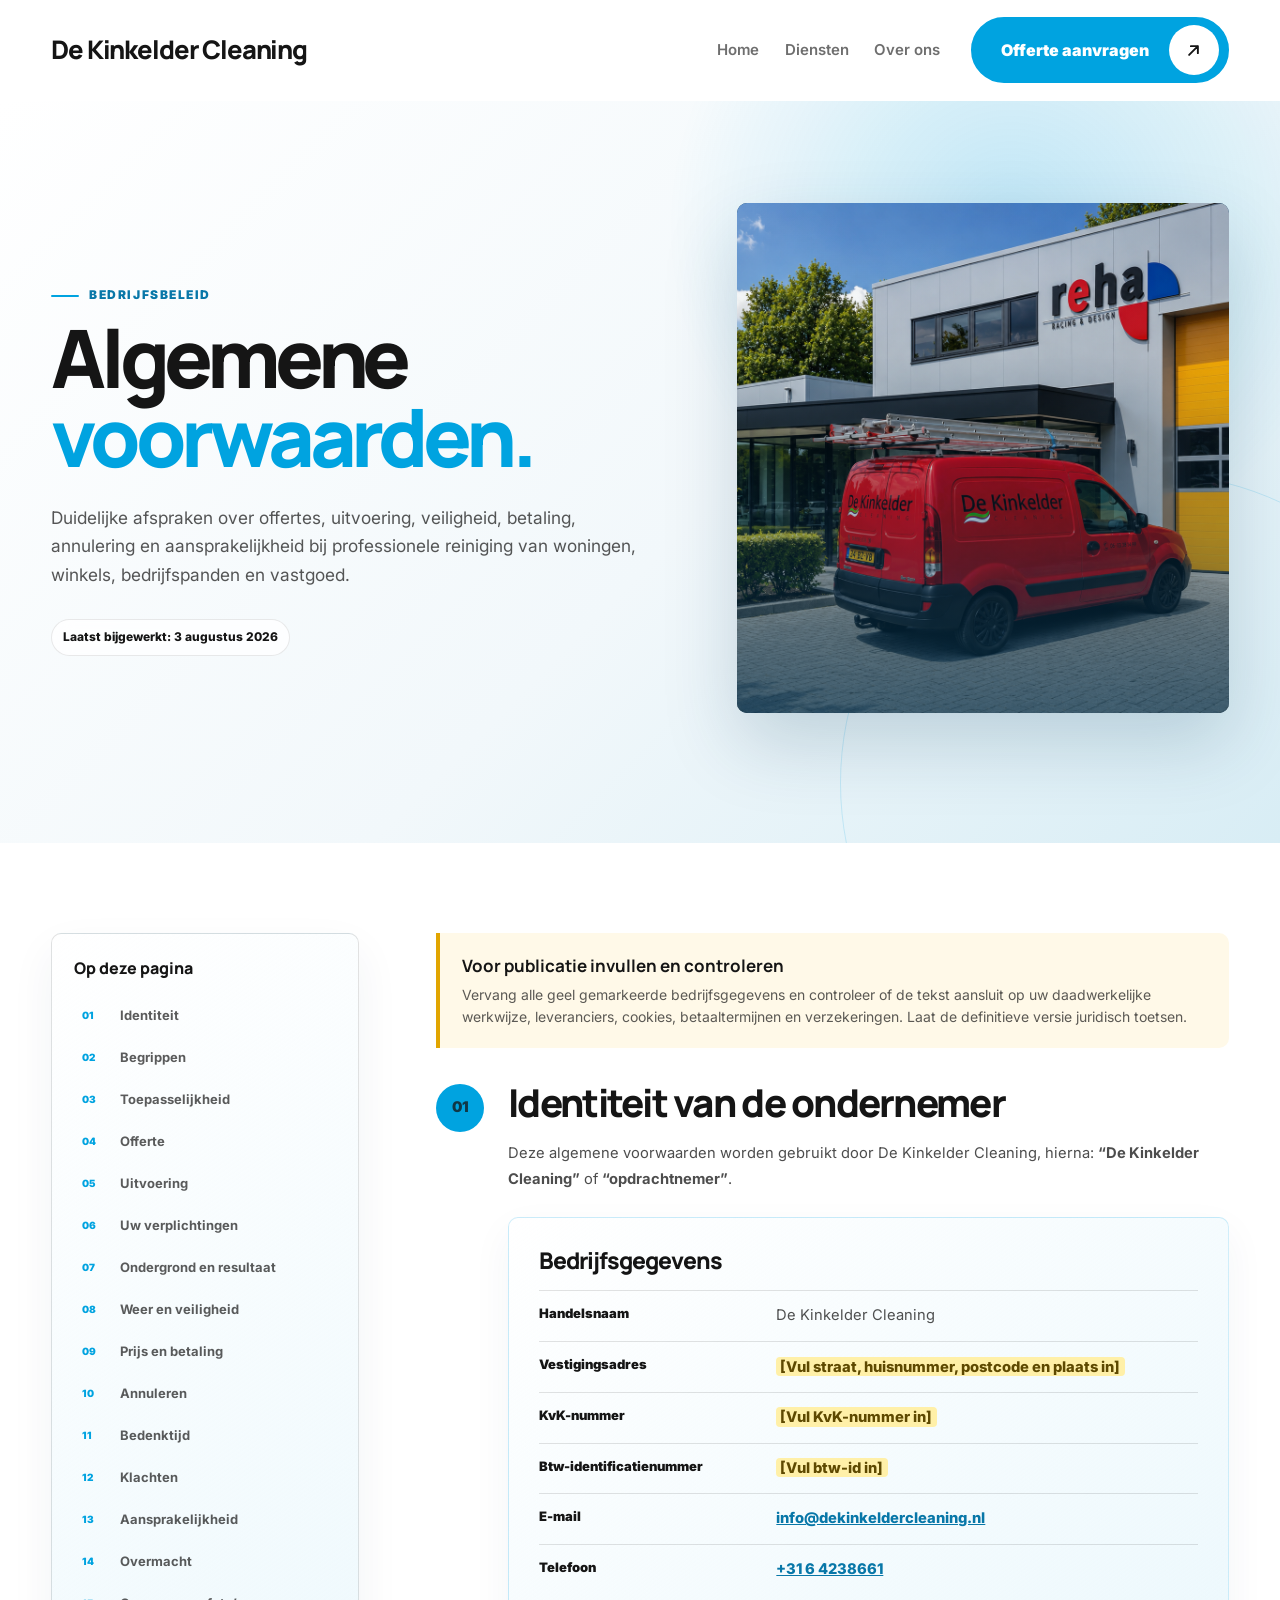
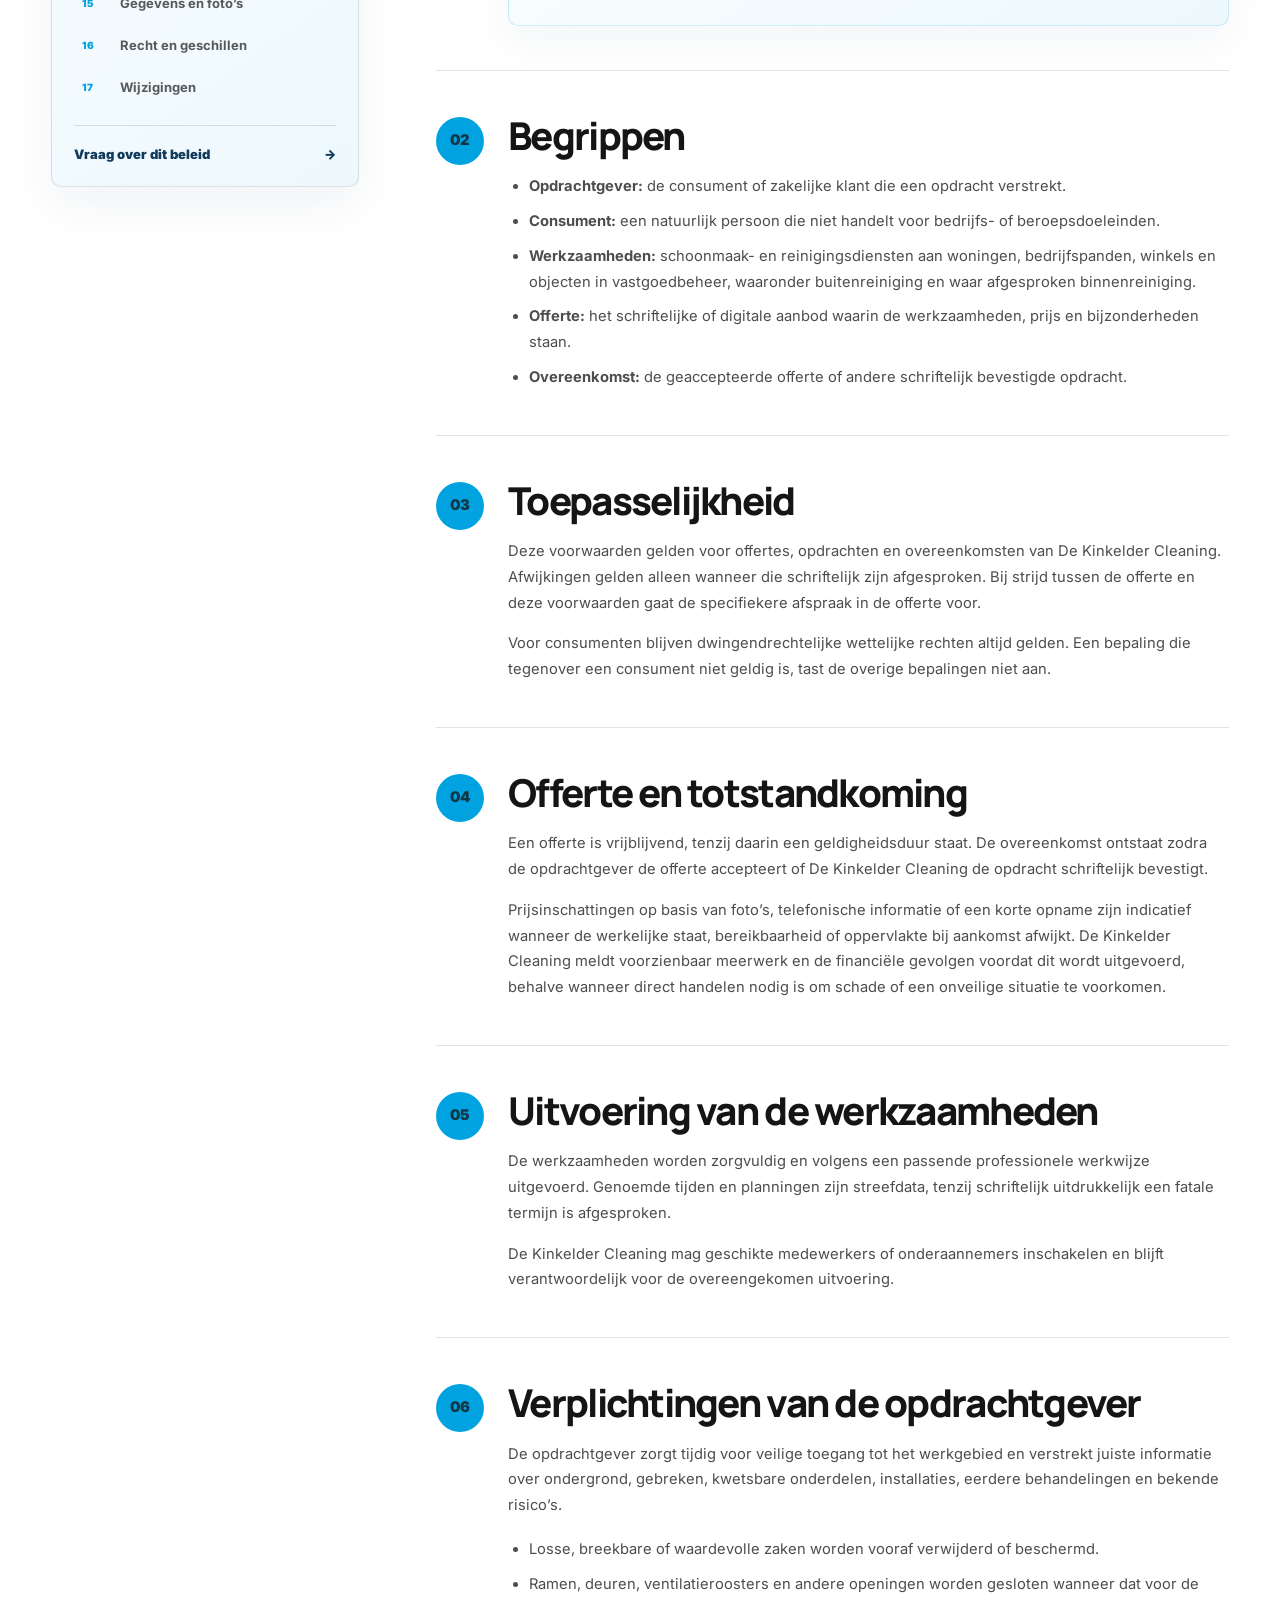
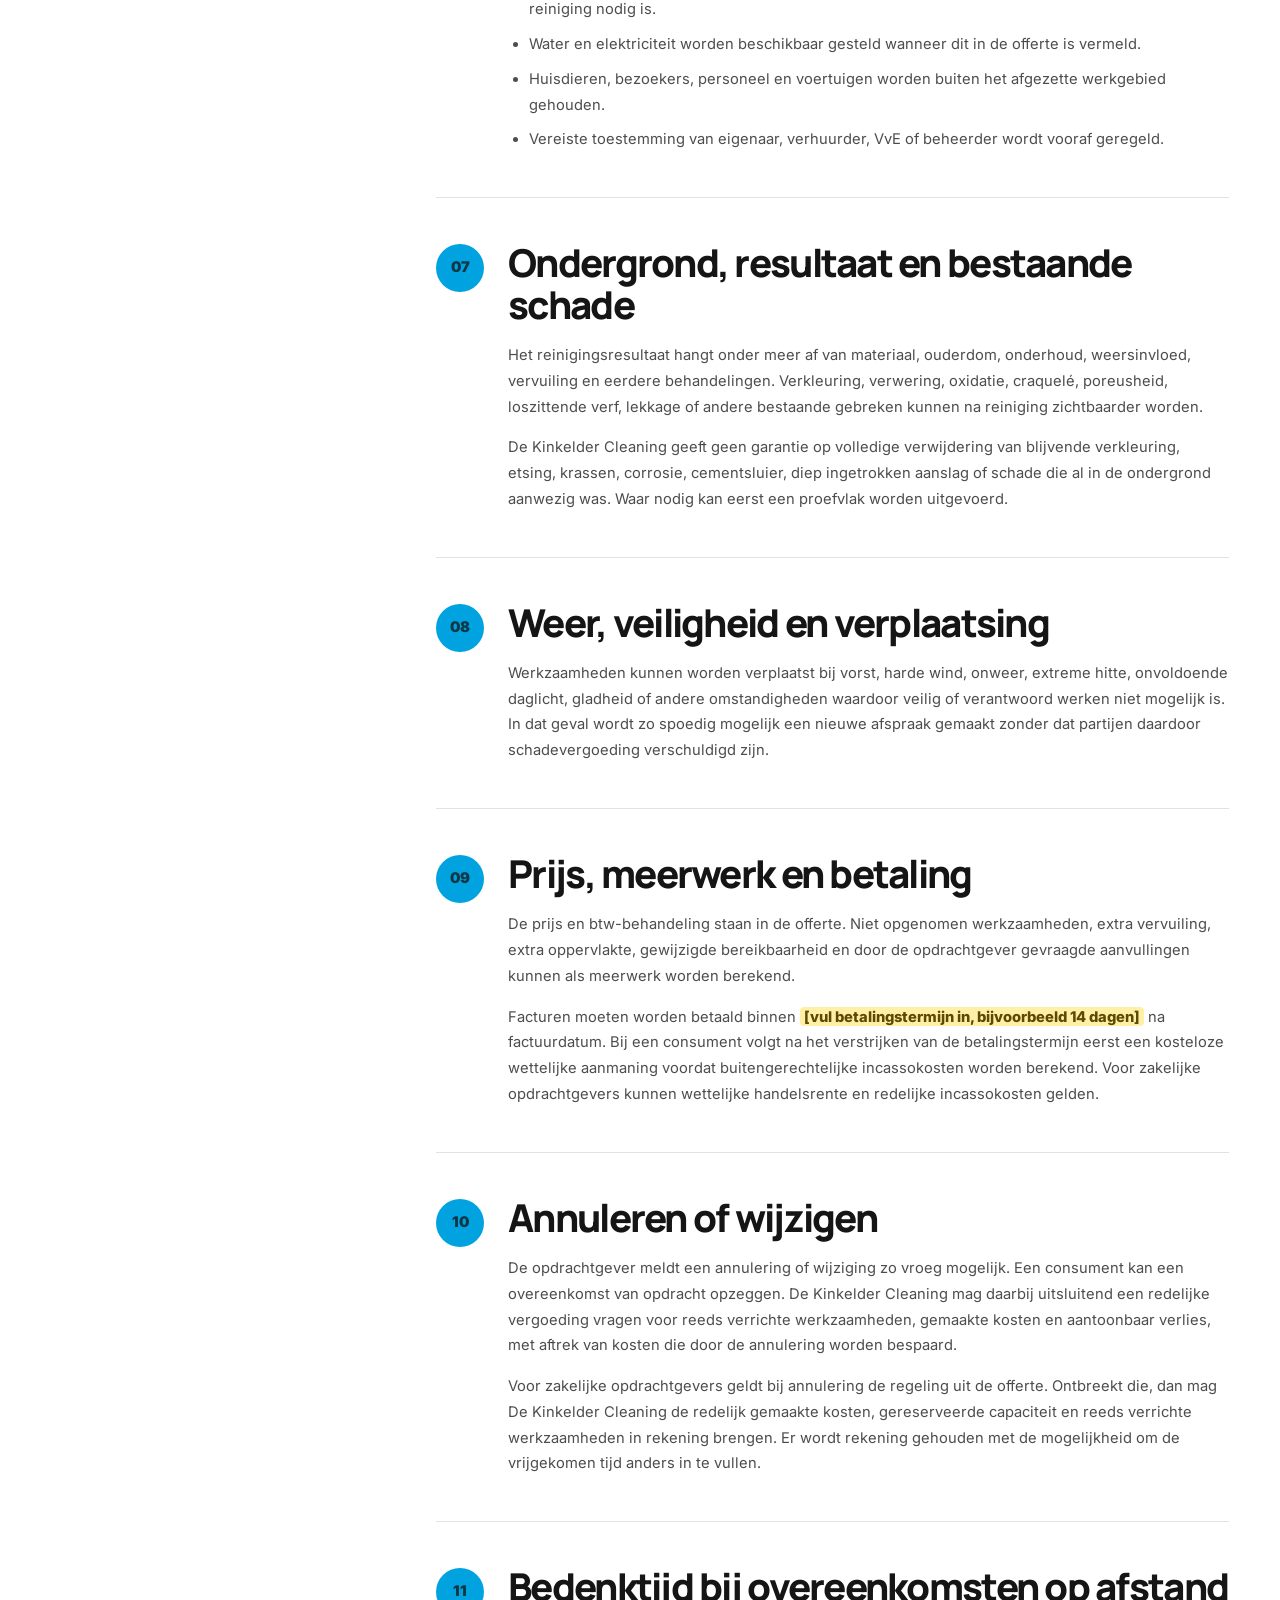
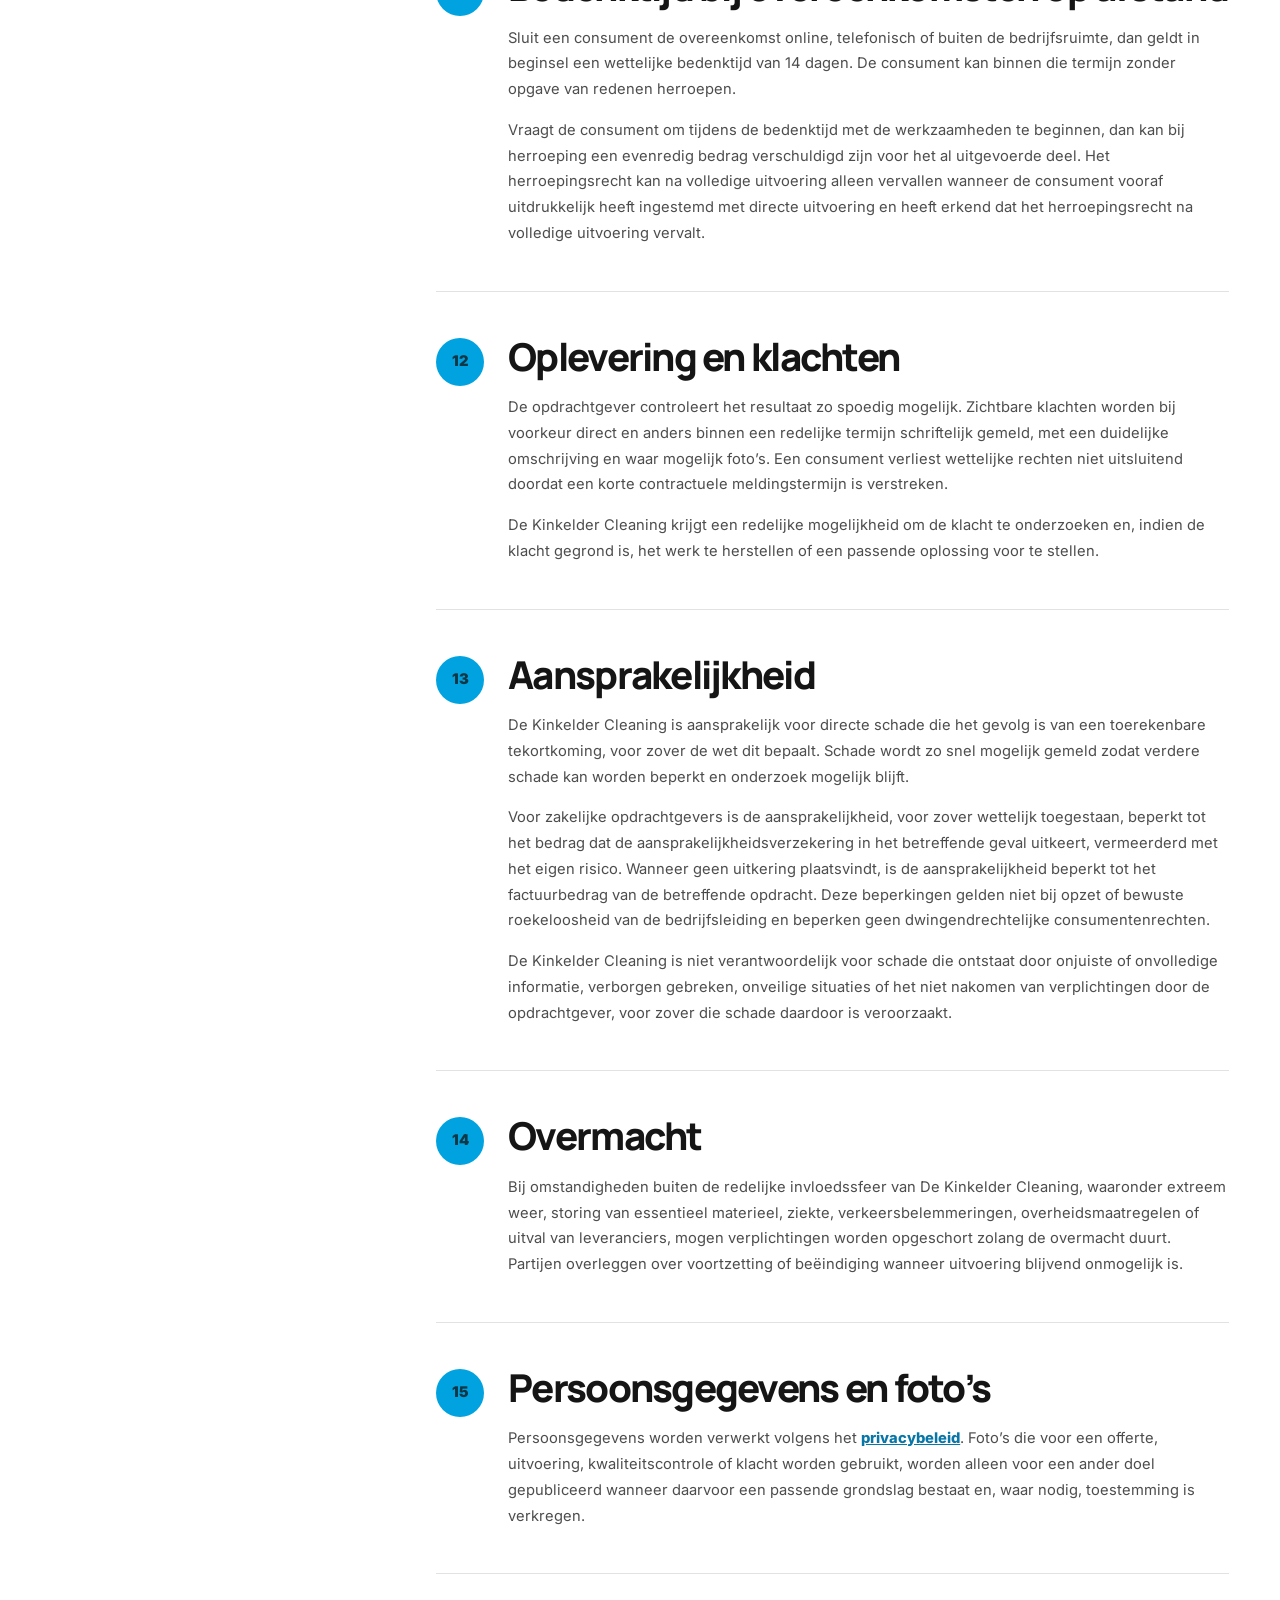
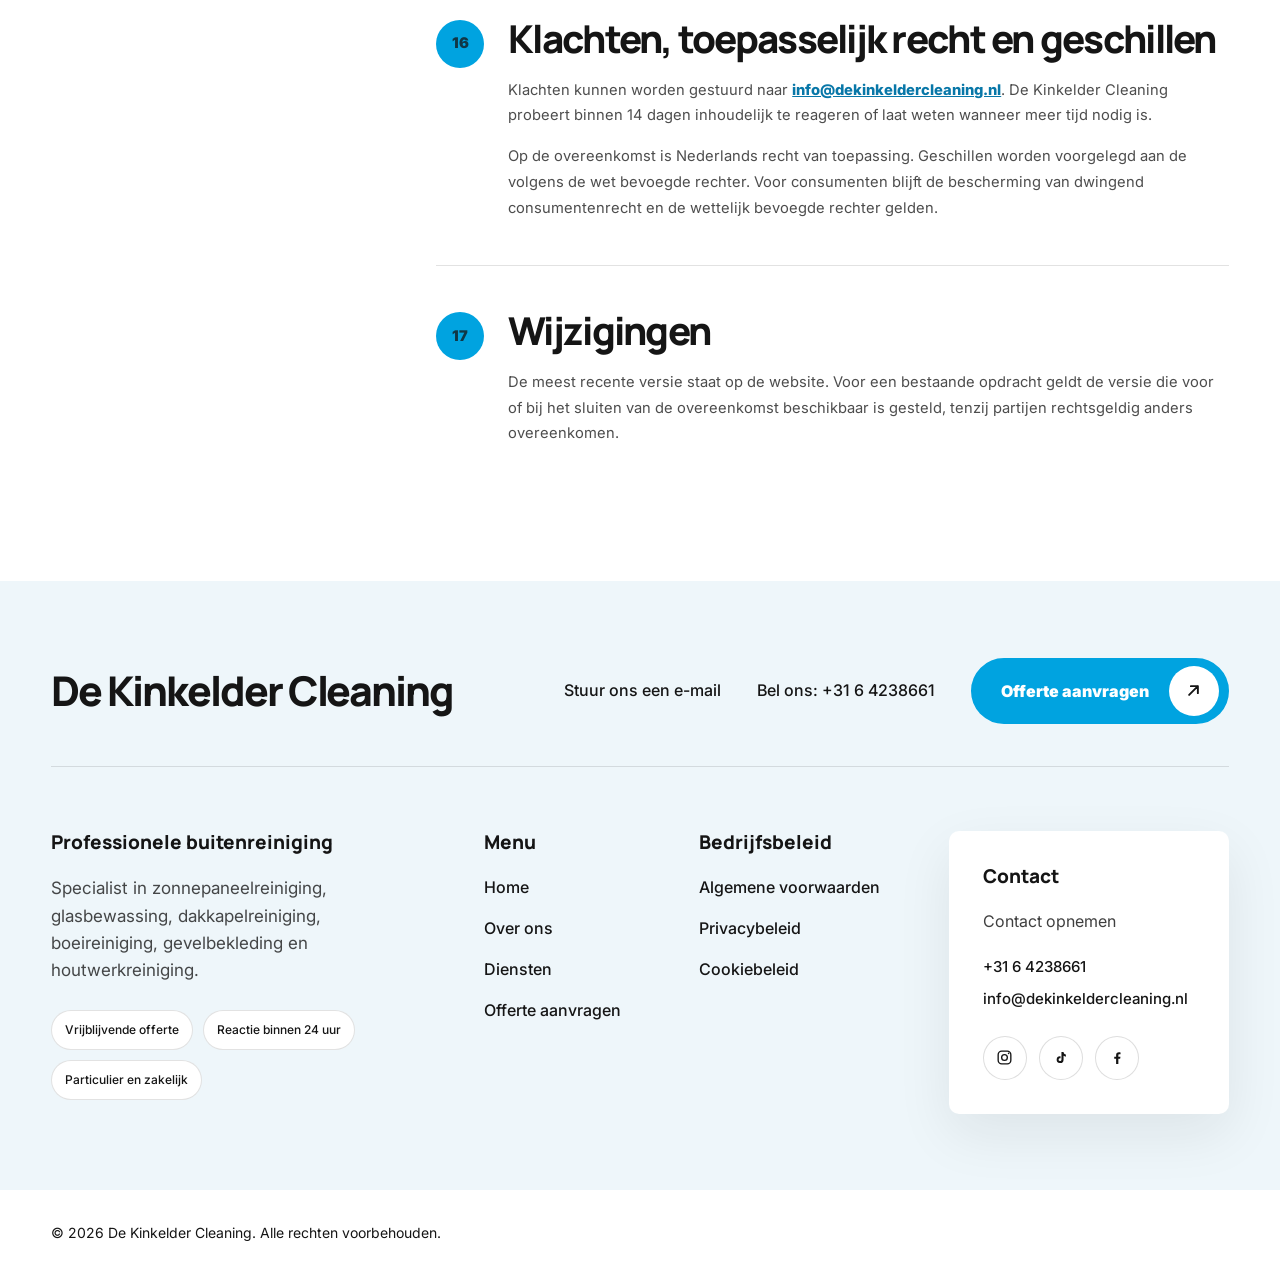
==== commit de0b787f: "Update algemene-voorwaarden.html" ====
--- a/algemene-voorwaarden.html
+++ b/algemene-voorwaarden.html
@@ -1,4 +1,5 @@
 <!doctype html>
+
 <html lang="nl">
 <head>
   <meta charset="utf-8">
@@ -8,8 +9,8 @@
   <link rel="preconnect" href="https://fonts.googleapis.com">
   <link rel="preconnect" href="https://fonts.gstatic.com" crossorigin>
   <link href="https://fonts.googleapis.com/css2?family=Inter:wght@400;500;600;700;800;900&family=Manrope:wght@600;700;800;900&display=swap" rel="stylesheet">
-<link href="/styles.css" rel="stylesheet"/>
-  <script defer="" src="/index.js">
+  <link rel="stylesheet" href="/styles.css">
+  <script src="/index.js" defer></script>
 </head>
 <body class="policy-page policy-page--terms">
 <header class="site-header" data-site-header="">
@@ -25,10 +26,10 @@
 <nav aria-hidden="false" aria-label="Hoofdnavigatie" class="site-nav" data-site-nav="" id="site-navigation">
 <ul class="site-nav__links">
 <li><a class="site-nav__link" href="/">Home</a></li>
-<li><a class="site-nav__link" href="/diensten/">Diensten</a></li>
-<li><a class="site-nav__link" href="/over-ons/">Over ons</a></li>
+<li><a class="site-nav__link" href="/diensten.html">Diensten</a></li>
+<li><a class="site-nav__link" href="/over-ons.html">Over ons</a></li>
 </ul>
-<a class="button button--quote site-nav__cta" href="/offerte-aanvragen/">
+<a class="button button--quote site-nav__cta" href="/offerte-aanvragen.html">
 <span>Offerte aanvragen</span>
 <span aria-hidden="true" class="button__icon">
 <svg viewbox="0 0 24 24"><path d="M7 17 17 7M9 7h8v8" fill="none" stroke="currentColor" stroke-linecap="round" stroke-linejoin="round" stroke-width="2.2"></path></svg>
@@ -66,16 +67,16 @@
       </div>
     </aside>
     <article class="policy-content">
-      
+
 <div class="policy-notice policy-notice--warning" role="note">
   <strong>Voor publicatie invullen en controleren</strong>
   <p>Vervang alle geel gemarkeerde bedrijfsgegevens en controleer of de tekst aansluit op uw daadwerkelijke werkwijze, leveranciers, cookies, betaaltermijnen en verzekeringen. Laat de definitieve versie juridisch toetsen.</p>
 </div>
-      
+
 <section id="identiteit" class="policy-section">
   <p class="policy-section__number">01</p><h2>Identiteit van de ondernemer</h2>
   <p>Deze algemene voorwaarden worden gebruikt door De Kinkelder Cleaning, hierna: <strong>“De Kinkelder Cleaning”</strong> of <strong>“opdrachtnemer”</strong>.</p>
-  
+
 <div class="policy-company-card">
   <h2>Bedrijfsgegevens</h2>
   <dl>
@@ -84,7 +85,7 @@
     <div><dt>KvK-nummer</dt><dd><span class="policy-placeholder">[Vul KvK-nummer in]</span></dd></div>
     <div><dt>Btw-identificatienummer</dt><dd><span class="policy-placeholder">[Vul btw-id in]</span></dd></div>
     <div><dt>E-mail</dt><dd><a href="mailto:info@dekinkeldercleaning.nl">info@dekinkeldercleaning.nl</a></dd></div>
-    <div><dt>Telefoon</dt><dd><a href="tel:+31612345678">+31 6 12345678</a></dd></div>
+    <div><dt>Telefoon</dt><dd><a href="tel:+3164238661">+31 6 4238661</a></dd></div>
   </dl>
 </div>
 </section>
@@ -165,7 +166,7 @@
 </section>
 <section id="gegevens" class="policy-section">
   <p class="policy-section__number">15</p><h2>Persoonsgegevens en foto’s</h2>
-  <p>Persoonsgegevens worden verwerkt volgens het <a href="/privacybeleid/">privacybeleid</a>. Foto’s die voor een offerte, uitvoering, kwaliteitscontrole of klacht worden gebruikt, worden alleen voor een ander doel gepubliceerd wanneer daarvoor een passende grondslag bestaat en, waar nodig, toestemming is verkregen.</p>
+  <p>Persoonsgegevens worden verwerkt volgens het <a href="/privacybeleid.html">privacybeleid</a>. Foto’s die voor een offerte, uitvoering, kwaliteitscontrole of klacht worden gebruikt, worden alleen voor een ander doel gepubliceerd wanneer daarvoor een passende grondslag bestaat en, waar nodig, toestemming is verkregen.</p>
 </section>
 <section id="recht" class="policy-section">
   <p class="policy-section__number">16</p><h2>Klachten, toepasselijk recht en geschillen</h2>
@@ -177,7 +178,8 @@
   <p>De meest recente versie staat op de website. Voor een bestaande opdracht geldt de versie die voor of bij het sluiten van de overeenkomst beschikbaar is gesteld, tenzij partijen rechtsgeldig anders overeenkomen.</p>
 </section>
 
-    </article>
+</article>
+
   </div>
 </section>
 </main>
@@ -190,8 +192,8 @@
           </a>
           <div class="site-footer__top-actions">
             <a href="mailto:info@dekinkeldercleaning.nl">Stuur ons een e-mail</a>
-            <a href="tel:+31612345678">Bel ons: +31 6 12345678</a>
-            <a class="button button--quote" href="/offerte-aanvragen/">
+            <a href="tel:+3164238661">Bel ons: +31 6 4238661</a>
+            <a class="button button--quote" href="/offerte-aanvragen.html">
               <span>Offerte aanvragen</span>
               <span class="button__icon" aria-hidden="true">
                 <svg viewBox="0 0 24 24"><path d="M7 17 17 7M9 7h8v8" fill="none" stroke="currentColor" stroke-width="2.2" stroke-linecap="round" stroke-linejoin="round"></path></svg>
@@ -200,64 +202,65 @@
           </div>
         </div>
 
-        <div class="site-footer__grid">
-          <section class="site-footer__column site-footer__intro">
-            <h2>Professionele buitenreiniging</h2>
-            <p>Specialist in zonnepaneelreiniging, glasbewassing, dakkapelreiniging, boeireiniging, gevelbekleding en houtwerkreiniging.</p>
-            <div class="site-footer__badges" aria-label="Kenmerken">
-              <span>Vrijblijvende offerte</span>
-              <span>Reactie binnen 24 uur</span>
-              <span>Particulier en zakelijk</span>
-            </div>
-          </section>
-
-          <nav class="site-footer__column" aria-label="Footermenu">
-            <h2>Menu</h2>
-            <ul class="site-footer__links">
-              <li><a href="/">Home</a></li>
-              <li><a href="/over-ons/">Over ons</a></li>
-              <li><a href="/diensten/">Diensten</a></li>
-              <li><a href="/offerte-aanvragen/">Offerte aanvragen</a></li>
-            </ul>
-          </nav>
-
-          <nav class="site-footer__column" aria-label="Bedrijfsbeleid">
-            <h2>Bedrijfsbeleid</h2>
-            <ul class="site-footer__links">
-              <li><a href="/algemene-voorwaarden/">Algemene voorwaarden</a></li>
-              <li><a href="/privacybeleid/">Privacybeleid</a></li>
-              <li><a href="/cookiebeleid/">Cookiebeleid</a></li>
-            </ul>
-          </nav>
-
-          <section class="site-footer__contact-card">
-            <h2>Contact</h2>
-            <p>Contact opnemen</p>
-            <div class="site-footer__contact-details">
-              <a href="tel:+31612345678">+31 6 12345678</a>
-              <a href="mailto:info@dekinkeldercleaning.nl">info@dekinkeldercleaning.nl</a>
-            </div>
-            <div class="site-footer__socials" aria-label="Social media">
-              <a href="https://www.instagram.com/jouwgebruikersnaam/" target="_blank" rel="noopener noreferrer" aria-label="Instagram">
-                <svg class="social-icon social-icon--instagram" viewBox="0 0 24 24" aria-hidden="true"><rect x="4" y="4" width="16" height="16" rx="4.5" fill="none" stroke="currentColor" stroke-width="1.7"></rect><circle cx="12" cy="12" r="3.6" fill="none" stroke="currentColor" stroke-width="1.7"></circle><circle cx="17.2" cy="6.8" r="1" fill="currentColor"></circle></svg>
-              </a>
-              <a href="https://www.tiktok.com/@jouwgebruikersnaam" target="_blank" rel="noopener noreferrer" aria-label="TikTok">
-                <svg class="social-icon social-icon--tiktok" viewBox="0 0 24 24" aria-hidden="true"><path d="M15.4 4v10.2a4.6 4.6 0 1 1-4-4.6v2.8a1.9 1.9 0 1 0 1.2 1.8V4h2.8c.2 1.8 1.3 3 3.1 3.4v2.8a7.1 7.1 0 0 1-3.1-1.1V4z" fill="currentColor"></path></svg>
-              </a>
-              <a href="https://www.facebook.com/jouwgebruikersnaam" target="_blank" rel="noopener noreferrer" aria-label="Facebook">
-                <svg class="social-icon social-icon--facebook" viewBox="0 0 24 24" aria-hidden="true"><path d="M13.8 20v-7h2.4l.4-2.8h-2.8V8.4c0-.8.2-1.4 1.4-1.4h1.5V4.5c-.3 0-1.2-.1-2.2-.1-2.2 0-3.7 1.3-3.7 3.8v2H8.3V13h2.5v7h3z" fill="currentColor"></path></svg>
-              </a>
-            </div>
-          </section>
-        </div>
-      </div>
+    <div class="site-footer__grid">
+      <section class="site-footer__column site-footer__intro">
+        <h2>Professionele buitenreiniging</h2>
+        <p>Specialist in zonnepaneelreiniging, glasbewassing, dakkapelreiniging, boeireiniging, gevelbekleding en houtwerkreiniging.</p>
+        <div class="site-footer__badges" aria-label="Kenmerken">
+          <span>Vrijblijvende offerte</span>
+          <span>Reactie binnen 24 uur</span>
+          <span>Particulier en zakelijk</span>
+        </div>
+      </section>
+
+      <nav class="site-footer__column" aria-label="Footermenu">
+        <h2>Menu</h2>
+        <ul class="site-footer__links">
+          <li><a href="/">Home</a></li>
+          <li><a href="/over-ons.html">Over ons</a></li>
+          <li><a href="/diensten.html">Diensten</a></li>
+          <li><a href="/offerte-aanvragen.html">Offerte aanvragen</a></li>
+        </ul>
+      </nav>
+
+      <nav class="site-footer__column" aria-label="Bedrijfsbeleid">
+        <h2>Bedrijfsbeleid</h2>
+        <ul class="site-footer__links">
+          <li><a href="/algemene-voorwaarden.html">Algemene voorwaarden</a></li>
+          <li><a href="/privacybeleid.html">Privacybeleid</a></li>
+          <li><a href="/cookiebeleid.html">Cookiebeleid</a></li>
+        </ul>
+      </nav>
+
+      <section class="site-footer__contact-card">
+        <h2>Contact</h2>
+        <p>Contact opnemen</p>
+        <div class="site-footer__contact-details">
+          <a href="tel:+3164238661">+31 6 4238661</a>
+          <a href="mailto:info@dekinkeldercleaning.nl">info@dekinkeldercleaning.nl</a>
+        </div>
+        <div class="site-footer__socials" aria-label="Social media">
+          <a href="https://www.instagram.com/dekinkeldercleaning/" target="_blank" rel="noopener noreferrer" aria-label="Instagram">
+            <svg class="social-icon social-icon--instagram" viewBox="0 0 24 24" aria-hidden="true"><rect x="4" y="4" width="16" height="16" rx="4.5" fill="none" stroke="currentColor" stroke-width="1.7"></rect><circle cx="12" cy="12" r="3.6" fill="none" stroke="currentColor" stroke-width="1.7"></circle><circle cx="17.2" cy="6.8" r="1" fill="currentColor"></circle></svg>
+          </a>
+          <a href="https://www.tiktok.com/@de.kinkelder.cleaning" target="_blank" rel="noopener noreferrer" aria-label="TikTok">
+            <svg class="social-icon social-icon--tiktok" viewBox="0 0 24 24" aria-hidden="true"><path d="M15.4 4v10.2a4.6 4.6 0 1 1-4-4.6v2.8a1.9 1.9 0 1 0 1.2 1.8V4h2.8c.2 1.8 1.3 3 3.1 3.4v2.8a7.1 7.1 0 0 1-3.1-1.1V4z" fill="currentColor"></path></svg>
+          </a>
+          <a href="https://www.facebook.com/groups/691220777558816/user/61578191639382/" target="_blank" rel="noopener noreferrer" aria-label="Facebook">
+            <svg class="social-icon social-icon--facebook" viewBox="0 0 24 24" aria-hidden="true"><path d="M13.8 20v-7h2.4l.4-2.8h-2.8V8.4c0-.8.2-1.4 1.4-1.4h1.5V4.5c-.3 0-1.2-.1-2.2-.1-2.2 0-3.7 1.3-3.7 3.8v2H8.3V13h2.5v7h3z" fill="currentColor"></path></svg>
+          </a>
+        </div>
+      </section>
     </div>
-
-    <div class="site-footer__bottom">
-      <div class="section-inner site-footer__bottom-inner">
-        <p>&copy; <span data-current-year>2026</span> De Kinkelder Cleaning. Alle rechten voorbehouden.</p>
-      </div>
-    </div>
+  </div>
+</div>
+
+<div class="site-footer__bottom">
+  <div class="section-inner site-footer__bottom-inner">
+    <p>&copy; <span data-current-year>2026</span> De Kinkelder Cleaning. Alle rechten voorbehouden.</p>
+  </div>
+</div>
+
   </footer>
 </body>
 </html>
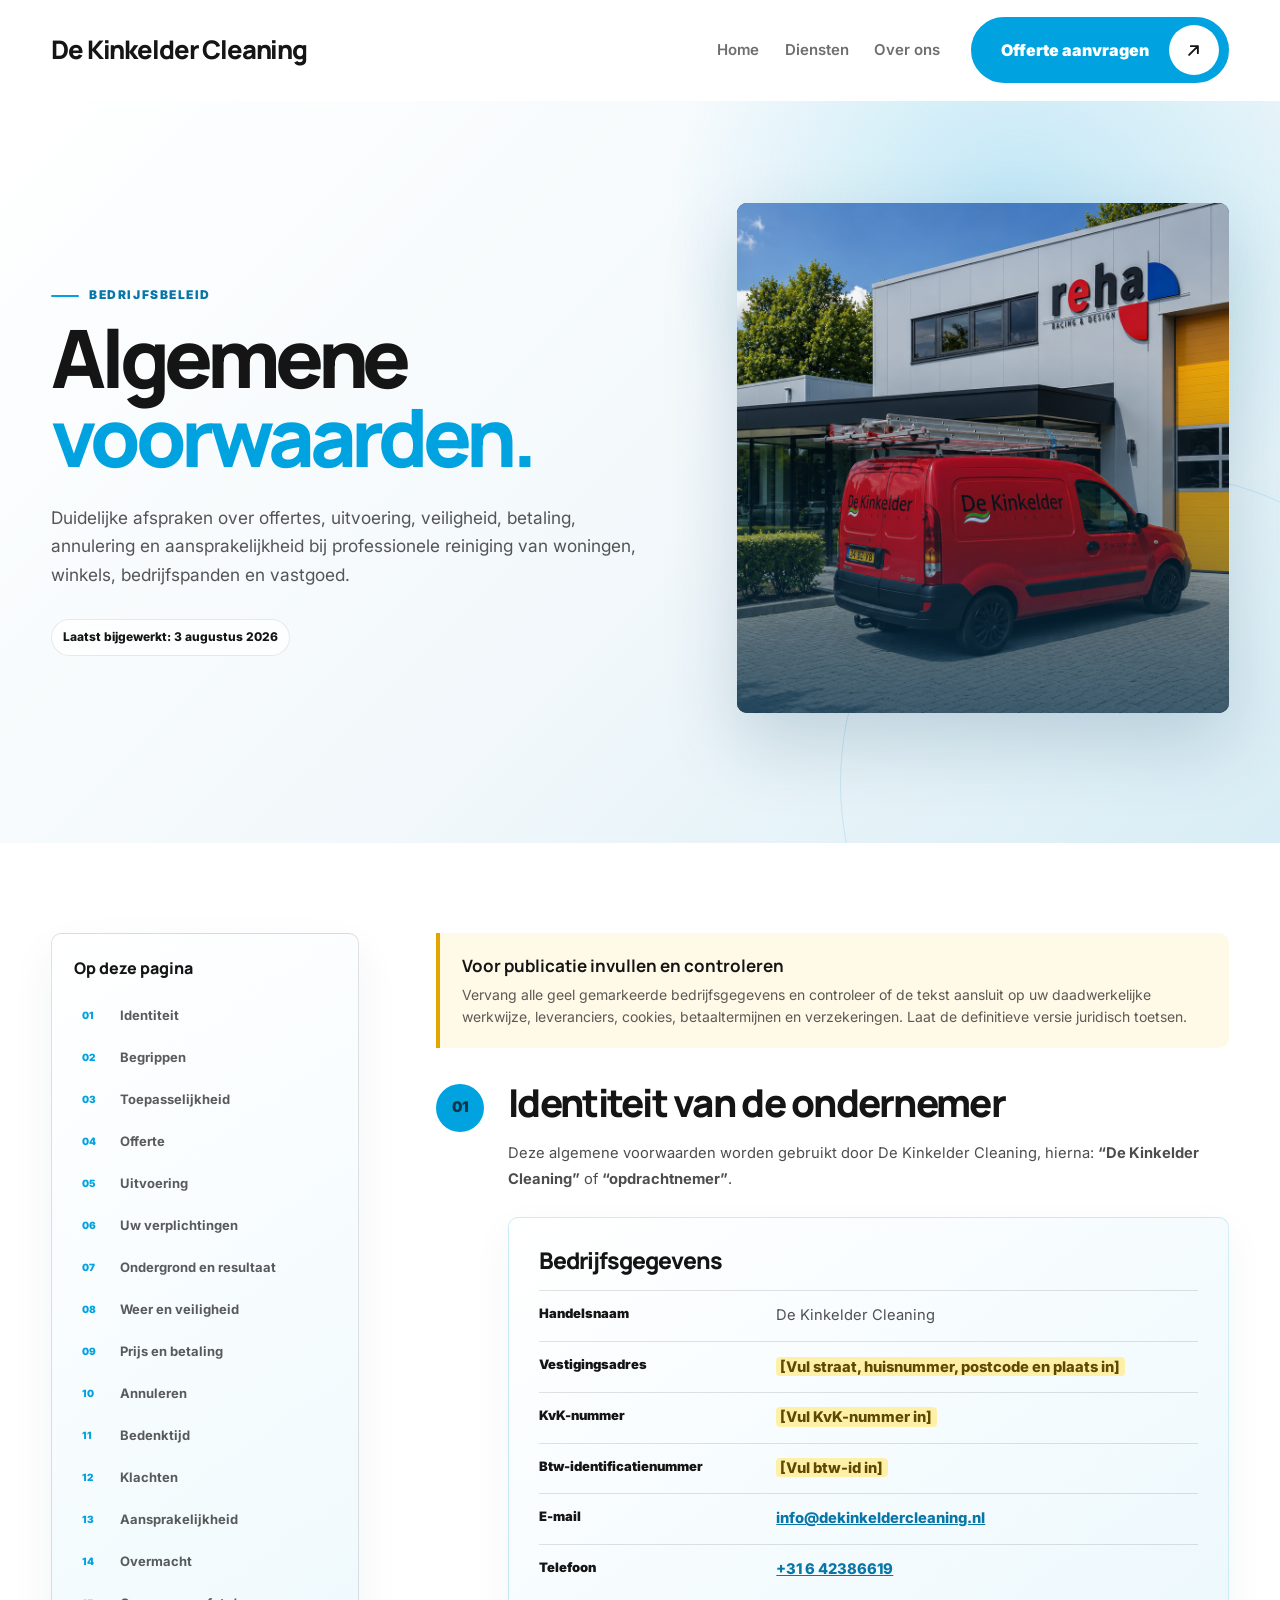
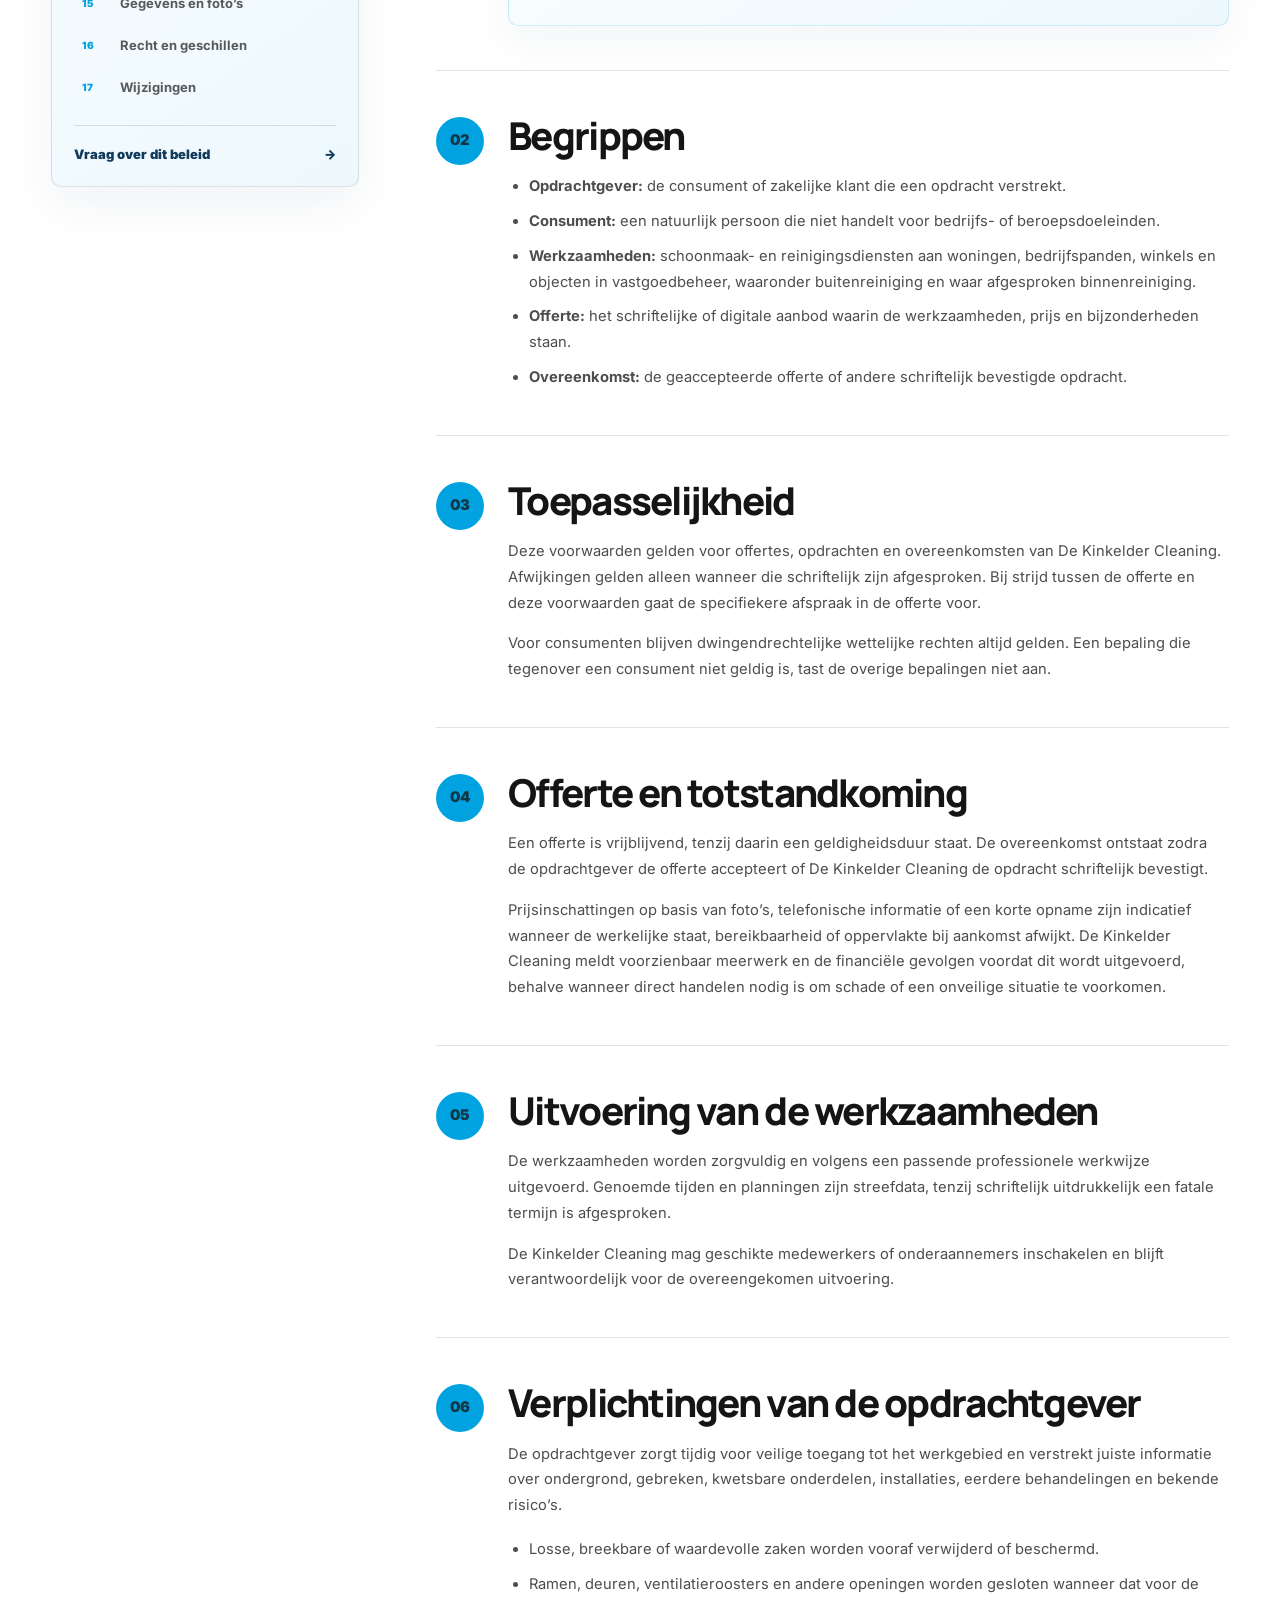
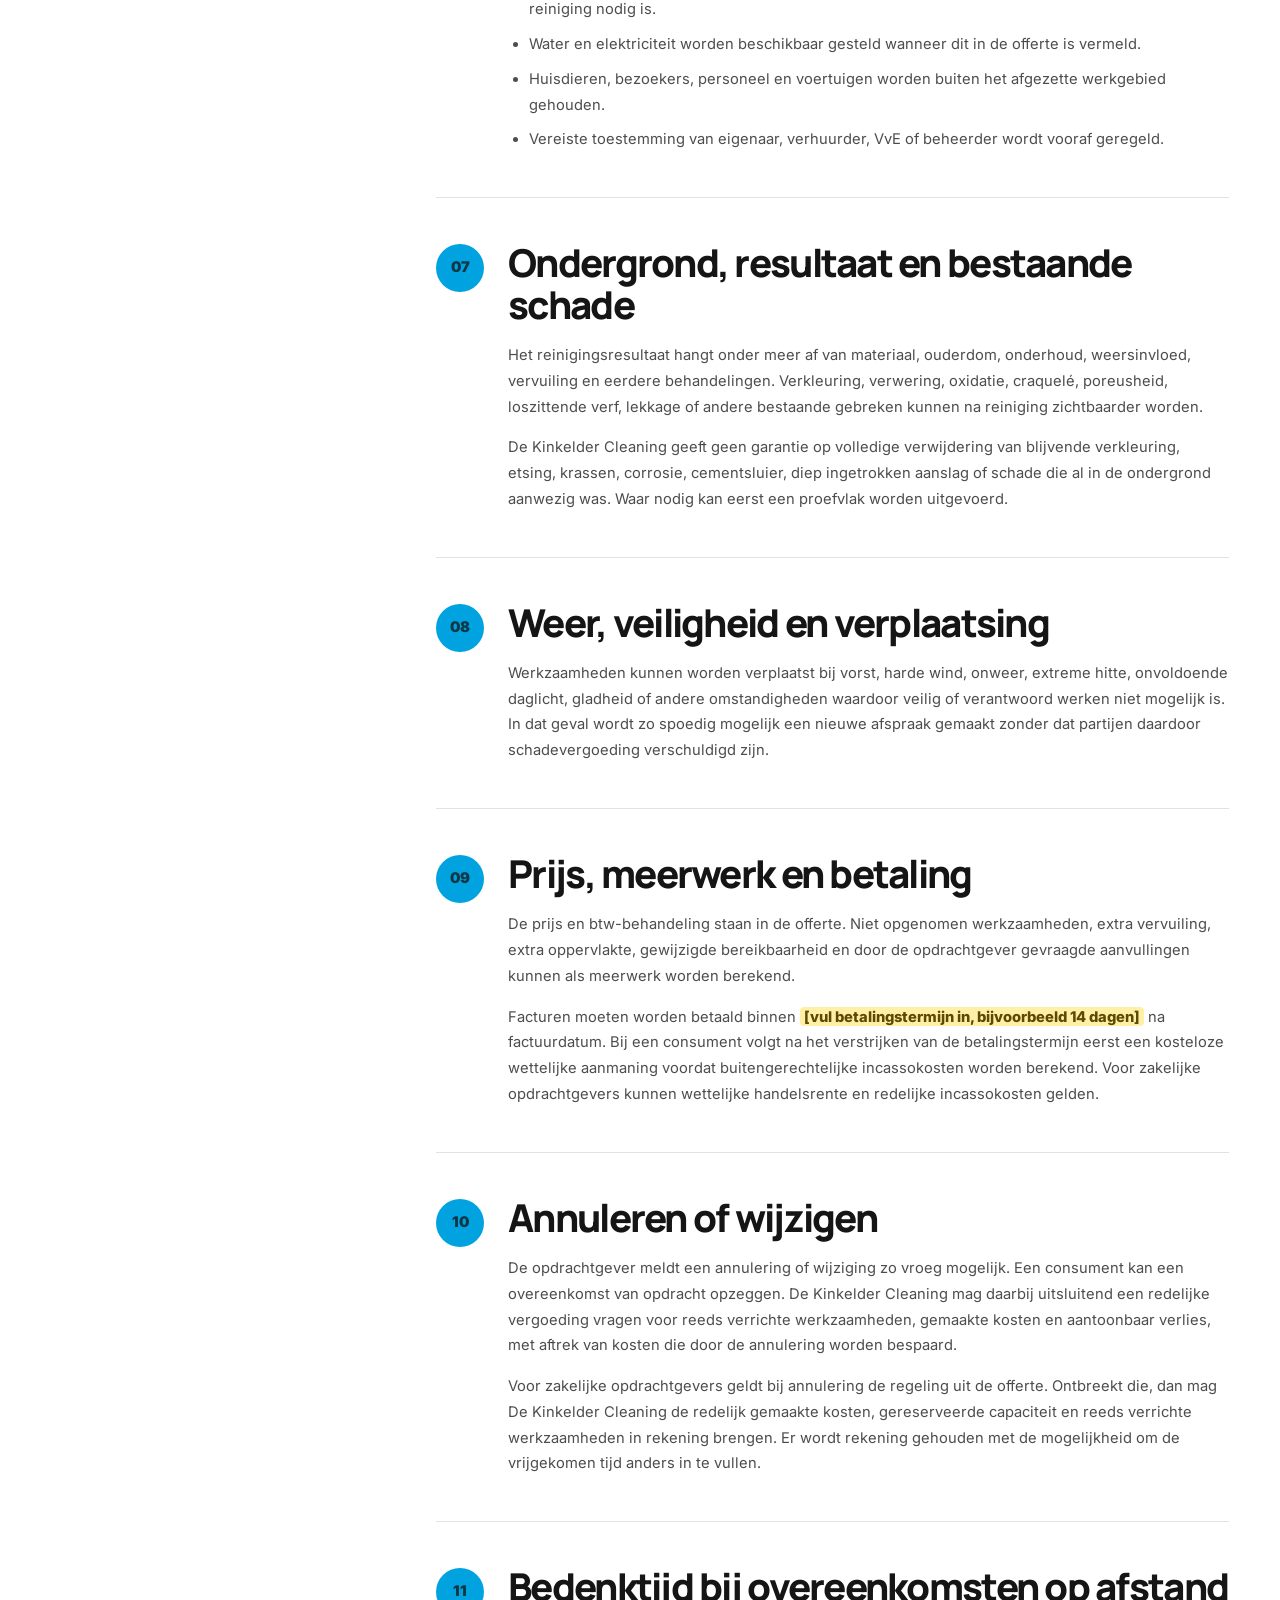
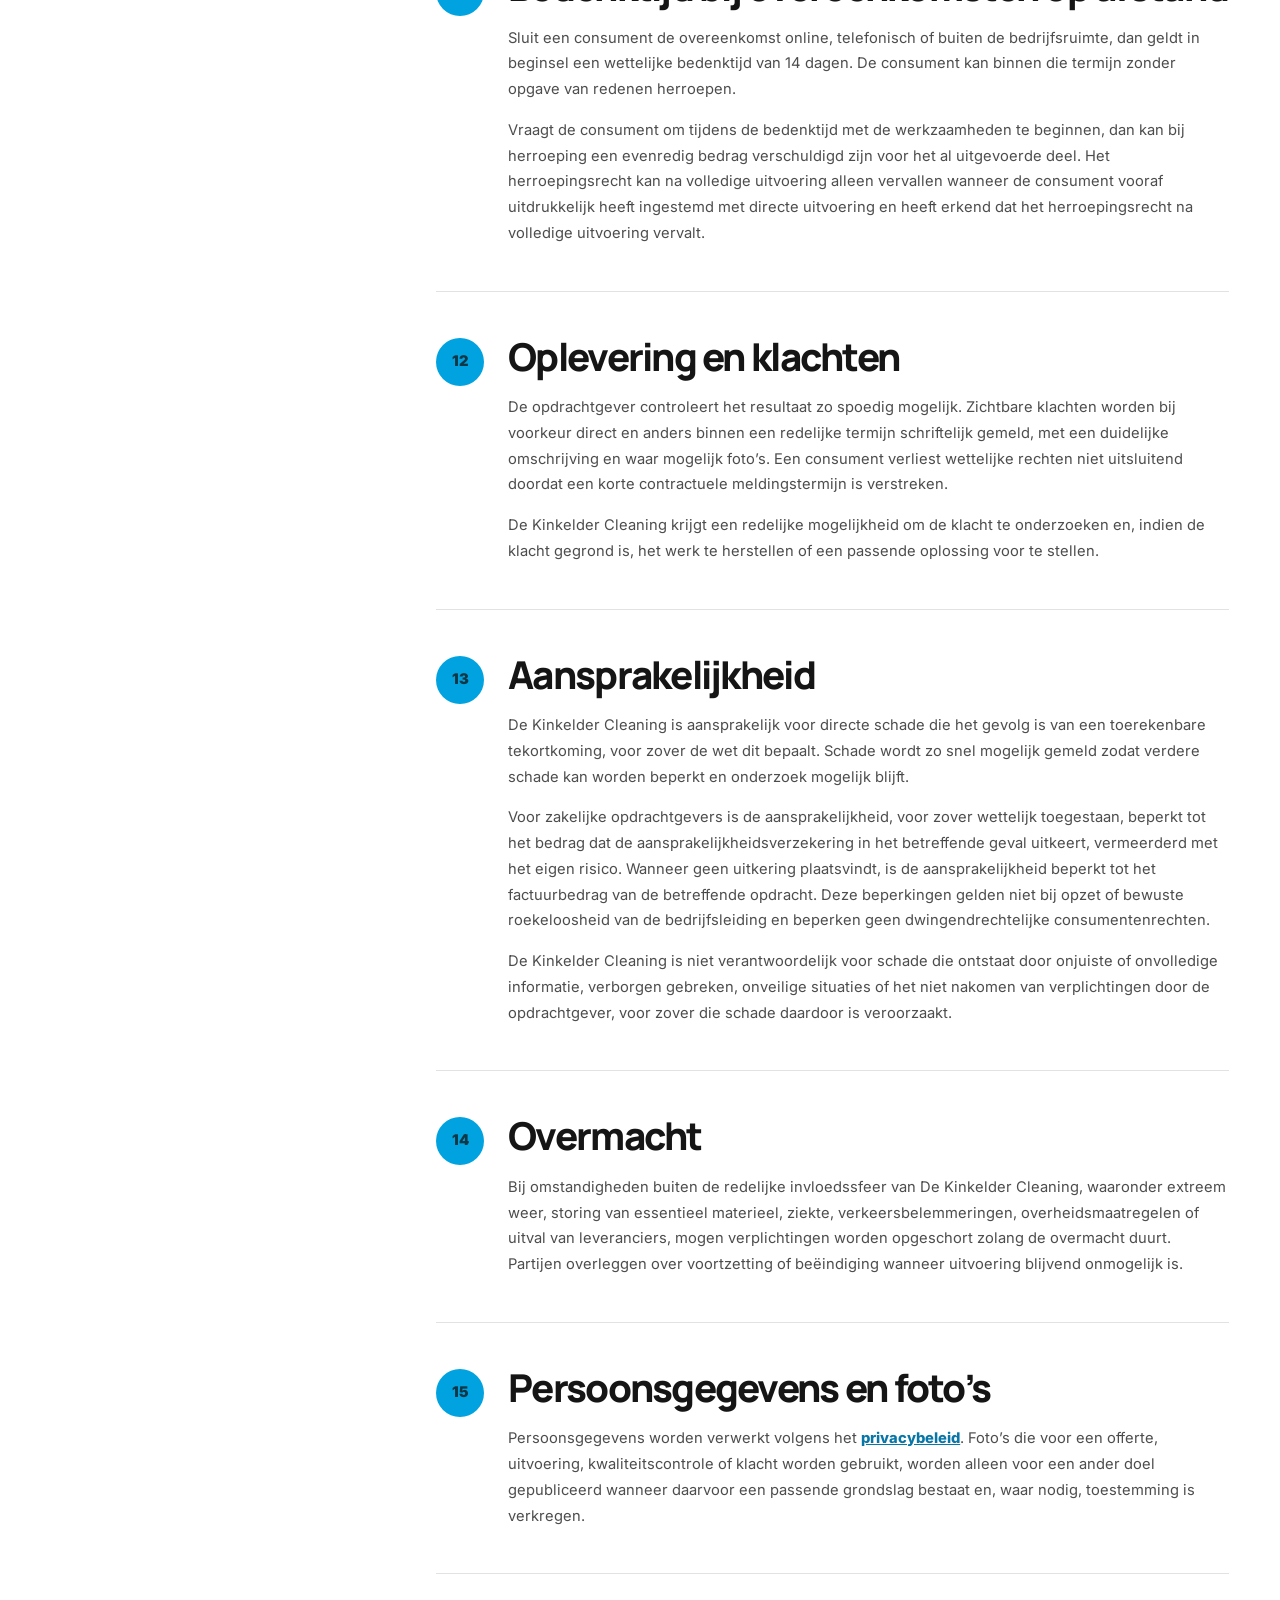
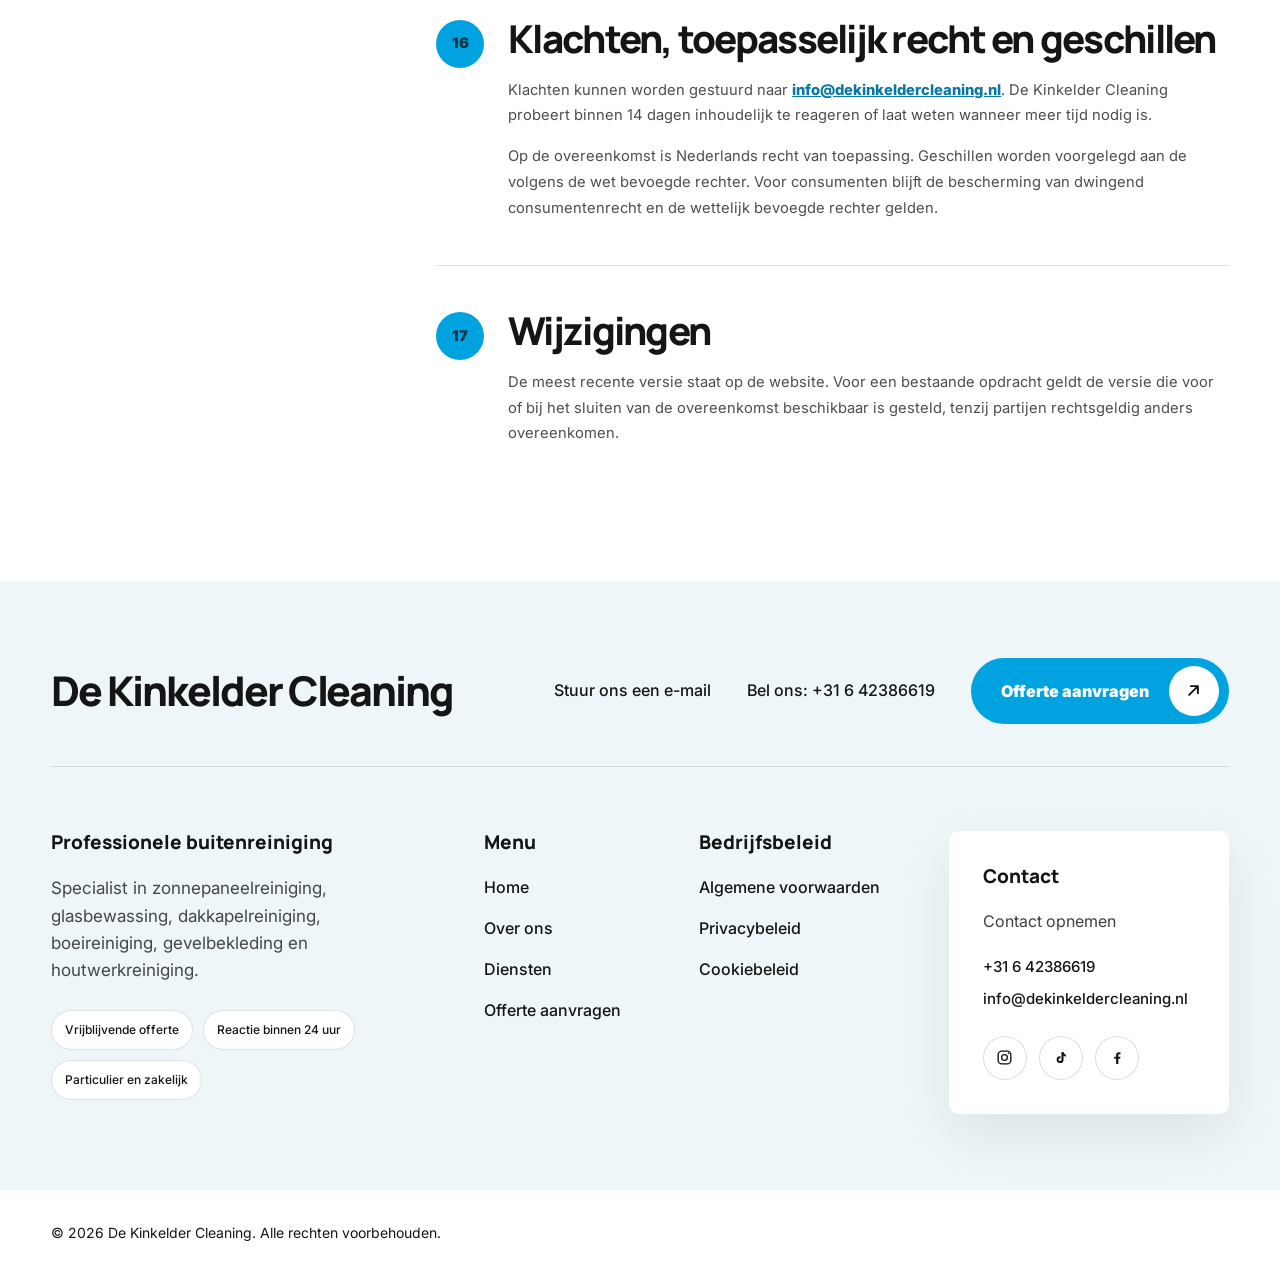
==== commit 97313611: "Update algemene-voorwaarden.html" ====
--- a/algemene-voorwaarden.html
+++ b/algemene-voorwaarden.html
@@ -85,7 +85,7 @@
     <div><dt>KvK-nummer</dt><dd><span class="policy-placeholder">[Vul KvK-nummer in]</span></dd></div>
     <div><dt>Btw-identificatienummer</dt><dd><span class="policy-placeholder">[Vul btw-id in]</span></dd></div>
     <div><dt>E-mail</dt><dd><a href="mailto:info@dekinkeldercleaning.nl">info@dekinkeldercleaning.nl</a></dd></div>
-    <div><dt>Telefoon</dt><dd><a href="tel:+3164238661">+31 6 4238661</a></dd></div>
+    <div><dt>Telefoon</dt><dd><a href="tel:+31642386619">+31 6 42386619</a></dd></div>
   </dl>
 </div>
 </section>
@@ -192,7 +192,7 @@
           </a>
           <div class="site-footer__top-actions">
             <a href="mailto:info@dekinkeldercleaning.nl">Stuur ons een e-mail</a>
-            <a href="tel:+3164238661">Bel ons: +31 6 4238661</a>
+            <a href="tel:+31642386619">Bel ons: +31 6 42386619</a>
             <a class="button button--quote" href="/offerte-aanvragen.html">
               <span>Offerte aanvragen</span>
               <span class="button__icon" aria-hidden="true">
@@ -236,7 +236,7 @@
         <h2>Contact</h2>
         <p>Contact opnemen</p>
         <div class="site-footer__contact-details">
-          <a href="tel:+3164238661">+31 6 4238661</a>
+          <a href="tel:+31642386619">+31 6 42386619</a>
           <a href="mailto:info@dekinkeldercleaning.nl">info@dekinkeldercleaning.nl</a>
         </div>
         <div class="site-footer__socials" aria-label="Social media">
